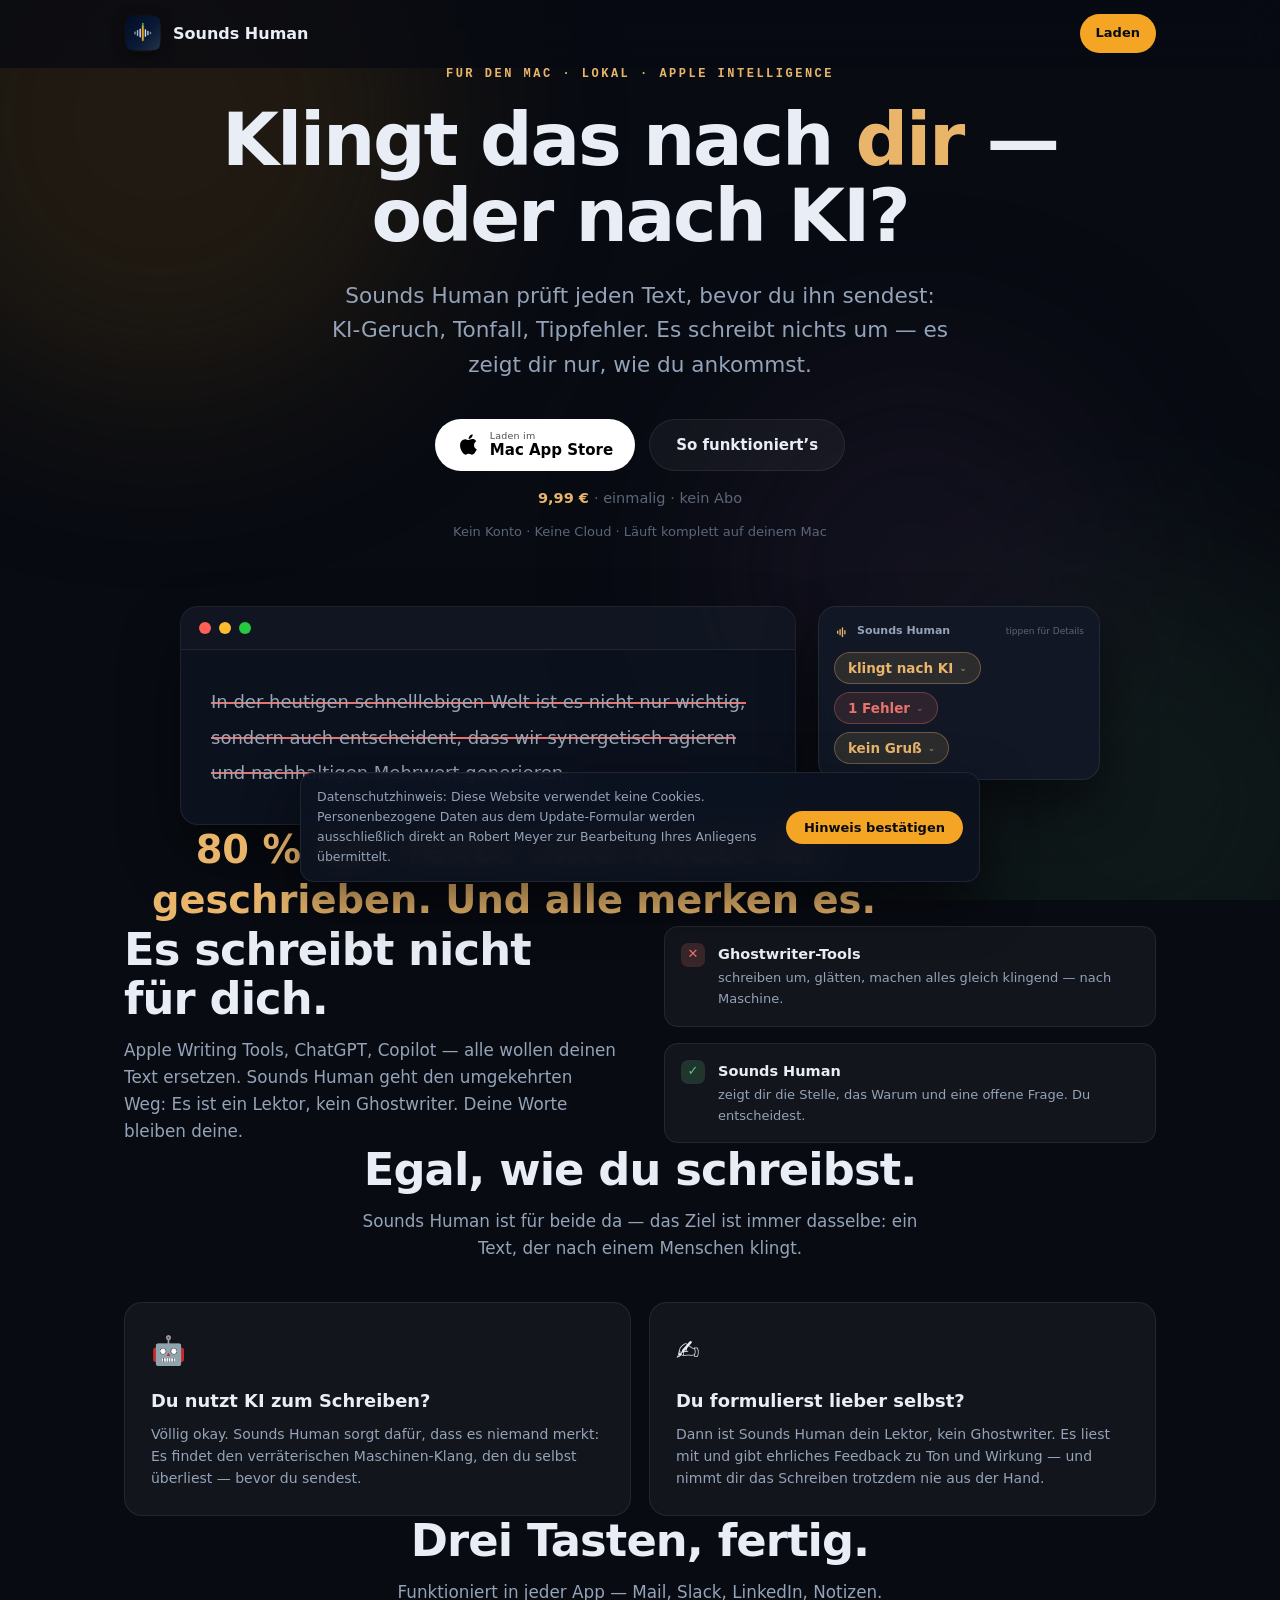
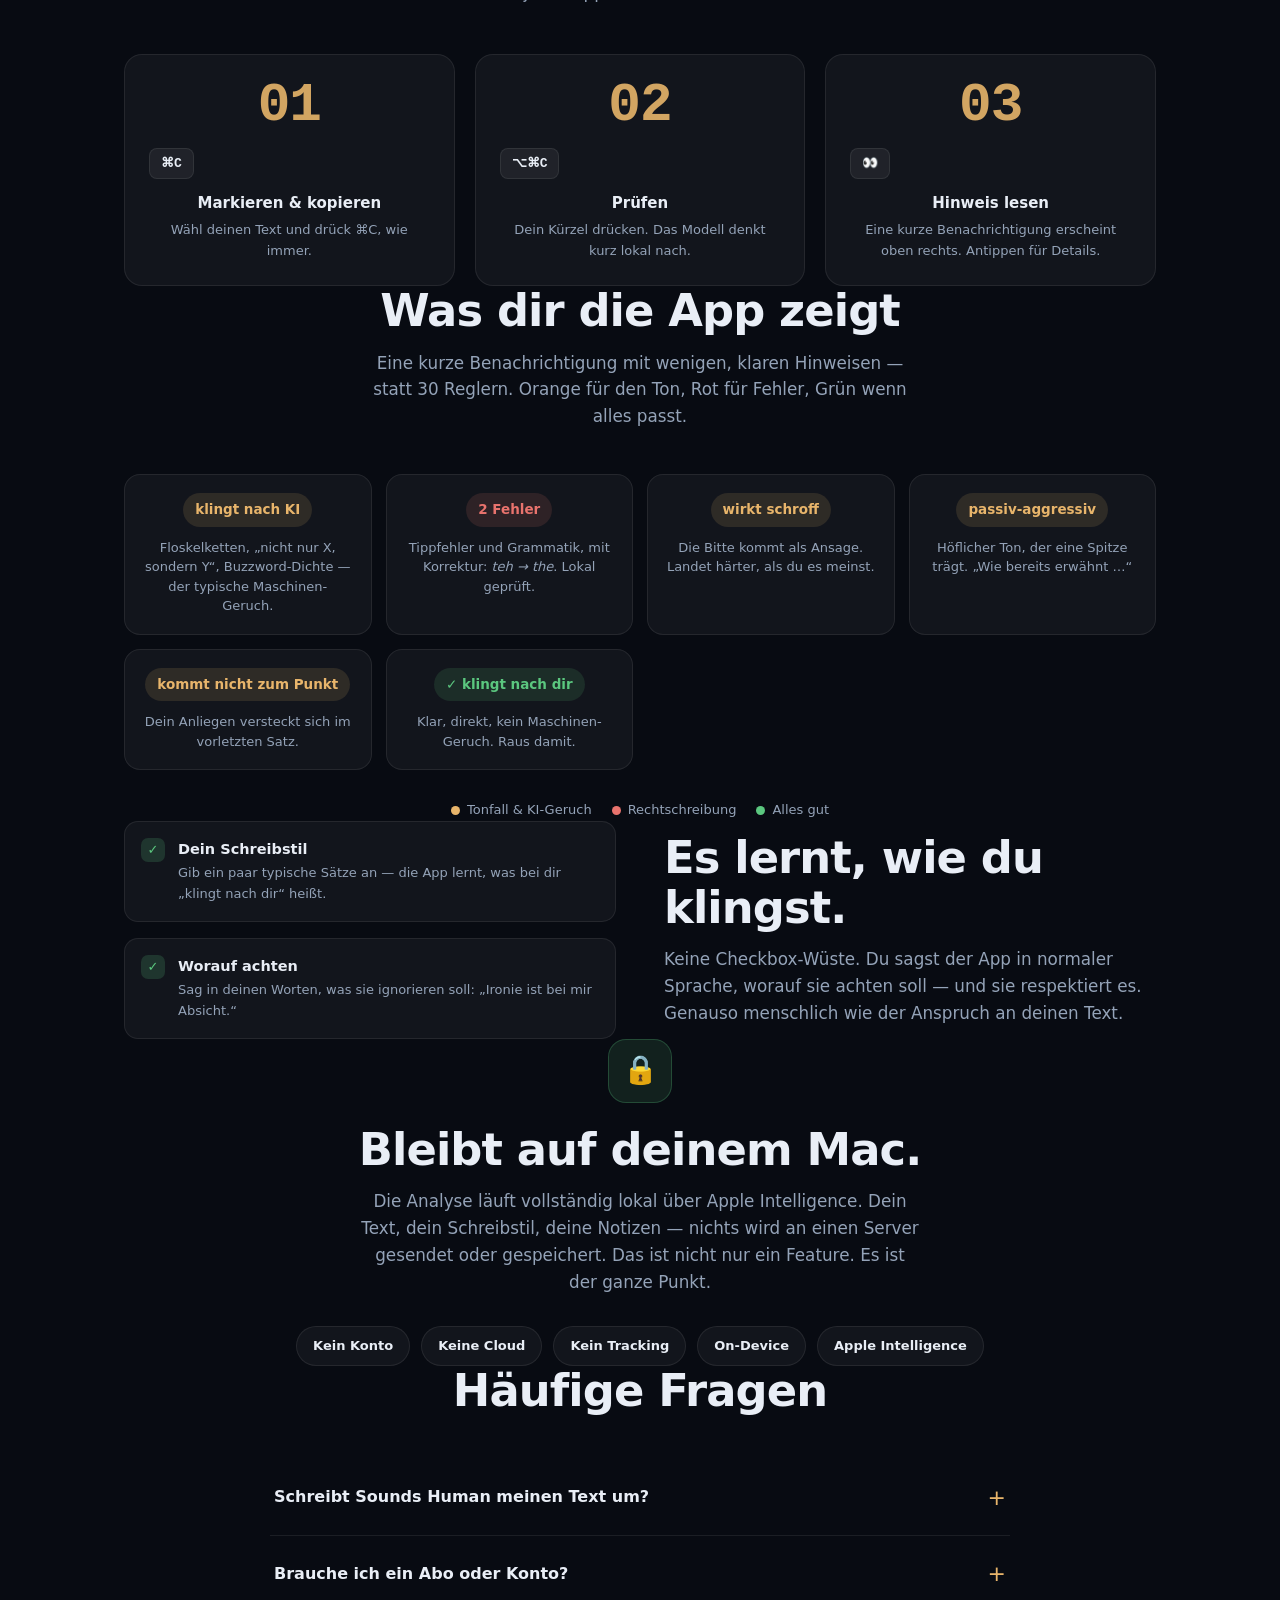
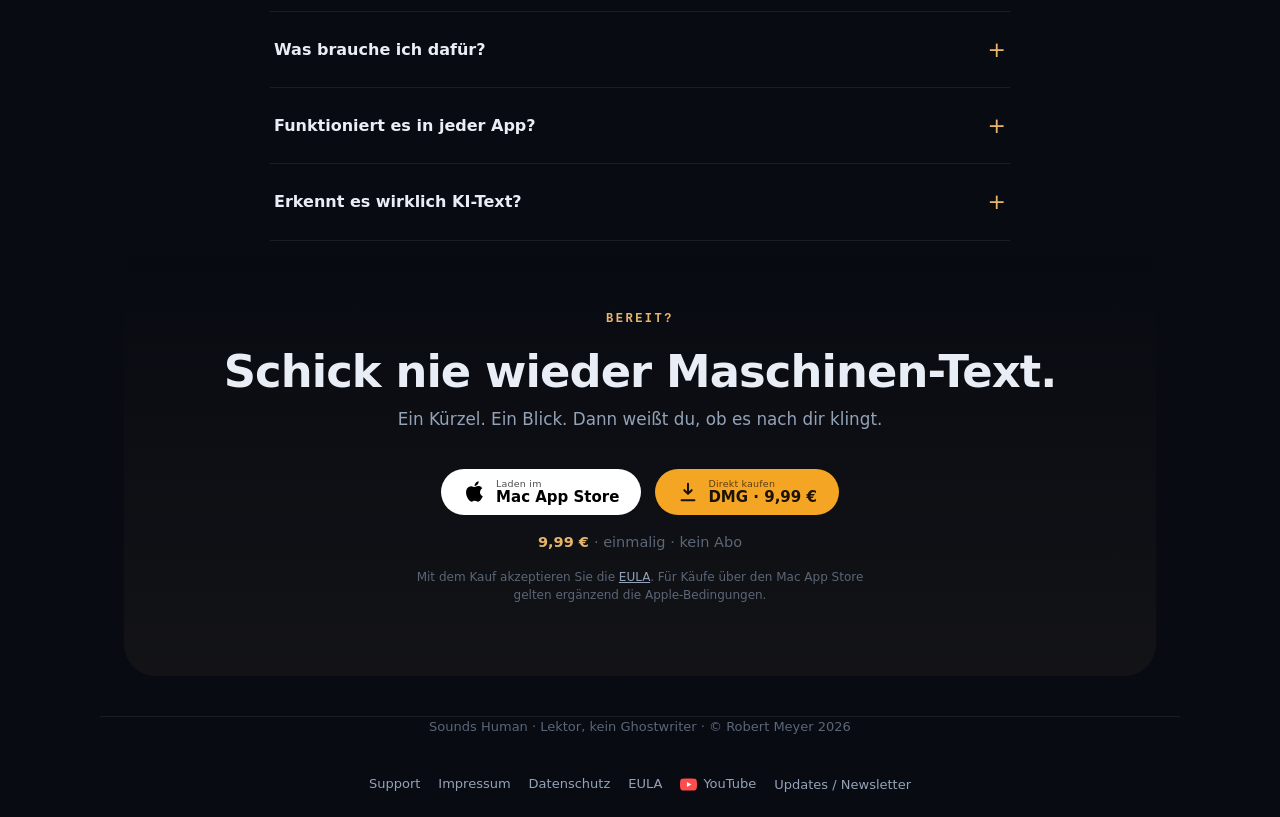
==== index.html @ 4ce5bb94 "Add files via upload update store link" ====
<!DOCTYPE html>
<html lang="de">
<head>
<meta charset="utf-8">
<meta name="viewport" content="width=device-width, initial-scale=1">
<title>Sounds Human – Klingt dein Text nach dir oder nach KI? | Mac-App</title>
<meta name="description" content="Prüfe deinen Text vor dem Senden auf KI-typischen Stil, Tonfall und Tippfehler. Sounds Human ist ein Lektor, kein Ghostwriter – es schreibt nie um. 100 % lokal auf dem Mac, kein Konto, kein Abo. 9,99 €.">
<meta name="keywords" content="KI-Text erkennen, klingt nach KI, Tonfall prüfen, Lektor Mac App, Text vor dem Senden prüfen, Apple Intelligence App, Rechtschreibprüfung Mac, ChatGPT Text menschlicher machen">
<meta name="author" content="Robert Meyer">
<meta name="robots" content="index,follow,max-image-preview:large">
<meta name="theme-color" content="#080b12">
<link rel="canonical" href="https://sounds-human.de/">
<meta property="og:type" content="website">
<meta property="og:site_name" content="Sounds Human">
<meta property="og:locale" content="de_DE">
<meta property="og:url" content="https://sounds-human.de/">
<meta property="og:title" content="Sounds Human – Klingt dein Text nach dir oder nach KI?">
<meta property="og:description" content="Prüfe deinen Text vor dem Senden auf KI-typischen Stil, Tonfall und Tippfehler. Lektor, kein Ghostwriter – schreibt nie um. 100 % lokal auf dem Mac.">
<meta property="og:image" content="https://sounds-human.de/og-image.png">
<meta name="twitter:card" content="summary_large_image">
<meta name="twitter:title" content="Sounds Human – Klingt dein Text nach dir oder nach KI?">
<meta name="twitter:description" content="Prüfe deinen Text vor dem Senden auf KI-typischen Stil, Tonfall und Tippfehler. Lektor statt Ghostwriter. 100 % lokal auf dem Mac.">
<meta name="twitter:image" content="https://sounds-human.de/og-image.png">
<script type="application/ld+json">
{
  "@context": "https://schema.org",
  "@type": "SoftwareApplication",
  "name": "Sounds Human",
  "operatingSystem": "macOS",
  "applicationCategory": "BusinessApplication",
  "description": "Sounds Human prüft deinen Text vor dem Senden auf KI-typischen Stil, Tonfall und Tippfehler. Es ist ein Lektor, kein Ghostwriter – es schreibt nie um. Die Analyse läuft vollständig lokal über Apple Intelligence.",
  "url": "https://sounds-human.de/",
  "offers": { "@type": "Offer", "price": "9.99", "priceCurrency": "EUR" },
  "author": { "@type": "Person", "name": "Robert Meyer" }
}
</script>
<script defer src="https://cv.rm-on.de/script.js" data-website-id="7956aeae-0eec-42c5-887c-97e8f1986d49"></script>
<style>
  :root{
    --bg:#080b12; --bg2:#0f172a; --panel:#121a2b;
    --amber:#e8b56b; --amber-deep:#f5a524; --green:#5bc77f; --red:#e8736d;
    --text:#e9eef6; --muted:#94a3b8; --faint:#5b6677;
    --line:rgba(255,255,255,.08);
    --glass:rgba(255,255,255,.045);
  }
  *{box-sizing:border-box;margin:0;padding:0}
  html{scroll-behavior:smooth}
  body{
    background:var(--bg); color:var(--text);
    font-family:-apple-system,BlinkMacSystemFont,"SF Pro Display","Inter",system-ui,sans-serif;
    line-height:1.6; -webkit-font-smoothing:antialiased; overflow-x:hidden;
  }
  .aurora{position:fixed;inset:0;z-index:0;pointer-events:none;overflow:hidden}
  .blob{position:absolute;border-radius:50%;filter:blur(90px);opacity:.5}
  .b1{width:560px;height:560px;background:#3a2a12;top:-160px;left:-120px}
  .b2{width:480px;height:480px;background:#1a2f24;bottom:-140px;right:-100px;opacity:.4}
  .b3{width:420px;height:420px;background:#2a1f3a;top:40%;left:55%;opacity:.3}
  .wrap{position:relative;z-index:1;max-width:1080px;margin:0 auto;padding:0 24px}

  nav{display:flex;align-items:center;justify-content:space-between;padding:22px 0}
  .brand{display:flex;align-items:center;gap:11px;font-weight:600;font-size:16px}
  .brand img{width:38px;height:38px;border-radius:10px;box-shadow:0 4px 14px rgba(0,0,0,.4)}
  .nav-cta{font-size:13px;font-weight:600;color:var(--bg);background:var(--amber-deep);
    padding:9px 16px;border-radius:999px;text-decoration:none;transition:transform .15s,filter .15s}
  .nav-cta:hover{transform:translateY(-1px);filter:brightness(1.05)}

  header{text-align:center;padding:64px 0 40px}
  .eyebrow{font:600 12px/1 ui-monospace,"SF Mono",monospace;letter-spacing:2.5px;
    color:var(--amber);text-transform:uppercase;margin-bottom:22px}
  h1{font-size:clamp(2.4rem,6vw,4.6rem);font-weight:800;letter-spacing:-.03em;line-height:1.04}
  h1 .amber{color:var(--amber)}
  .lead{font-size:clamp(1.05rem,2.2vw,1.35rem);color:var(--muted);max-width:620px;
    margin:24px auto 0;font-weight:450}
  .hero-cta{display:flex;gap:14px;justify-content:center;flex-wrap:wrap;margin-top:36px}
  .btn{font-size:15px;font-weight:600;padding:13px 26px;border-radius:999px;text-decoration:none;
    display:inline-flex;align-items:center;gap:9px;transition:transform .15s,filter .15s,background .15s}
  .btn-primary{background:var(--amber-deep);color:var(--bg)}
  .btn-primary:hover{transform:translateY(-2px);filter:brightness(1.06)}
  .btn-ghost{background:var(--glass);color:var(--text);border:1px solid var(--line)}
  .btn-ghost:hover{background:rgba(255,255,255,.08)}
  .btn-store{background:#fff;color:#000;padding:10px 22px;position:relative}
  .btn-store:hover{transform:translateY(-2px);filter:brightness(.96)}
  .btn-store svg{width:24px;height:24px}
  .st{display:flex;flex-direction:column;line-height:1.08;text-align:left}
  .st small{font-size:9.5px;font-weight:500;opacity:.7;letter-spacing:.2px}
  .st b{font-size:15px;font-weight:600}
  .btn-buy{background:var(--amber-deep);color:#1a1205;padding:10px 22px}
  .btn-buy:hover{transform:translateY(-2px);filter:brightness(1.06)}
  .btn-buy svg{width:22px;height:22px}
  .buy-note{margin:14px auto 0;max-width:460px;font-size:12px;color:var(--faint);line-height:1.5}
  .buy-note a{color:var(--muted);text-decoration:underline}
  .price{margin-top:16px;font-size:14.5px;font-weight:700;color:var(--amber)}
  .price span{color:var(--faint);font-weight:500}
  .hero-note{margin-top:12px;font-size:13px;color:var(--faint)}

  .demo{margin:64px auto 0;max-width:920px;position:relative;
    display:flex;gap:22px;align-items:flex-start;justify-content:center}
  .editor{flex:1 1 auto;min-width:0;background:rgba(13,19,32,.82);border:1px solid var(--line);
    border-radius:18px;overflow:hidden;box-shadow:0 30px 60px rgba(0,0,0,.45)}
  .editor-bar{display:flex;gap:8px;padding:15px 18px;border-bottom:1px solid var(--line);background:rgba(255,255,255,.02)}
  .editor-bar i{width:12px;height:12px;border-radius:50%;display:block}
  .editor-bar i:nth-child(1){background:#ff5f57}.editor-bar i:nth-child(2){background:#febc2e}.editor-bar i:nth-child(3){background:#28c840}
  .editor-body{padding:34px 30px;font-size:18px;line-height:1.95;color:#bcc6d4;text-align:left}
  .editor-body .strike{color:#9aa6b6;text-decoration:none;
    background-image:linear-gradient(var(--red),var(--red));background-position:0 56%;
    background-repeat:no-repeat;background-size:0% 2px;
    animation:strikeIn 1.1s 1.7s cubic-bezier(.2,.7,.2,1) forwards}
  @keyframes strikeIn{to{background-size:100% 2px}}

  .notif{flex:0 0 282px;text-align:left;
    background:rgba(18,24,38,.92);backdrop-filter:blur(24px);-webkit-backdrop-filter:blur(24px);
    border:1px solid var(--line);border-radius:18px;padding:15px;box-shadow:0 26px 50px rgba(0,0,0,.5);
    opacity:0;transform:translateX(42px);animation:cardIn .55s 1s cubic-bezier(.2,.75,.2,1) forwards}
  @keyframes cardIn{to{opacity:1;transform:translateX(0)}}
  .notif-head{display:flex;align-items:center;gap:8px;margin-bottom:12px}
  .notif-head svg{width:15px;height:15px}
  .notif-head .nm{font-size:11px;font-weight:600;color:var(--muted)}
  .notif-head .tap{margin-left:auto;font-size:9px;color:var(--faint)}
  .notif-pills{display:flex;flex-direction:column;gap:8px;align-items:flex-start}
  .pill{display:inline-flex;align-items:center;gap:6px;font-size:13.5px;font-weight:600;
    padding:7px 13px;border-radius:999px;cursor:pointer;border:1px solid;background:transparent;font-family:inherit;
    opacity:0;transform:translateX(18px);animation:slideIn .45s forwards;transition:filter .15s}
  .pill:hover{filter:brightness(1.15)}
  .pill .chev{font-size:9px;opacity:.6;transition:transform .2s}
  .pill.open .chev{transform:rotate(180deg)}
  .pill.amber{color:var(--amber);background:rgba(232,181,107,.13);border-color:rgba(232,181,107,.34)}
  .pill.red{color:var(--red);background:rgba(232,115,109,.13);border-color:rgba(232,115,109,.34)}
  .pill.green{color:var(--green);background:rgba(91,199,127,.13);border-color:rgba(91,199,127,.34)}
  .pill:nth-child(1){animation-delay:1.2s}
  .pill:nth-child(2){animation-delay:1.35s}
  .pill:nth-child(3){animation-delay:1.5s}
  .notif-detail{font-size:12px;color:var(--text);line-height:1.55;
    max-height:0;overflow:hidden;opacity:0;transition:max-height .3s,opacity .3s,margin-top .3s;margin-top:0}
  .notif-detail.show{max-height:170px;opacity:.88;margin-top:11px}
  @keyframes slideIn{to{opacity:1;transform:translateX(0)}}
  @media(max-width:760px){
    .demo{flex-direction:column;max-width:470px;align-items:stretch}
    .notif{flex:none;width:auto}
    .editor-body{font-size:16.5px;padding:28px 24px}
  }

  section{padding:80px 0;position:relative;z-index:1}
  .reveal{opacity:0;transform:translateY(26px);transition:opacity .7s,transform .7s}
  .reveal.in{opacity:1;transform:none}
  h2{font-size:clamp(1.8rem,4vw,2.8rem);font-weight:800;letter-spacing:-.02em;line-height:1.1}
  .sec-sub{color:var(--muted);font-size:1.05rem;max-width:560px;margin-top:14px}
  .center{text-align:center}.center .sec-sub{margin-left:auto;margin-right:auto}

  .problem{font-size:clamp(1.5rem,3.6vw,2.4rem);font-weight:700;line-height:1.3;max-width:780px}
  .problem .hl{color:var(--amber)}
  .problem .strike{color:var(--faint);text-decoration:none;
    background-image:linear-gradient(var(--red),var(--red));
    background-position:0 56%;background-repeat:no-repeat;background-size:0% 2px;
    transition:background-size 1.1s cubic-bezier(.2,.7,.2,1) .35s}
  .problem.in .strike{background-size:100% 2px;animation:detectPulse 2.4s 1.5s ease-in-out infinite}
  @keyframes detectPulse{0%,100%{opacity:.5}50%{opacity:.82}}

  .split{display:grid;grid-template-columns:1fr 1fr;gap:48px;align-items:center}
  .vs{display:flex;flex-direction:column;gap:16px}
  .vs-row{display:flex;align-items:flex-start;gap:13px;padding:16px;border-radius:14px;
    background:var(--glass);border:1px solid var(--line)}
  .vs-row .ic{flex:0 0 auto;width:24px;height:24px;border-radius:7px;display:grid;place-items:center;font-size:13px;font-weight:800}
  .vs-row.no .ic{background:rgba(232,115,109,.18);color:var(--red)}
  .vs-row.yes .ic{background:rgba(91,199,127,.18);color:var(--green)}
  .vs-row b{font-size:14.5px;display:block}
  .vs-row p{font-size:13px;color:var(--muted);margin-top:2px}

  .steps{display:grid;grid-template-columns:repeat(3,1fr);gap:20px;margin-top:48px}
  .step{background:var(--glass);border:1px solid var(--line);border-radius:18px;padding:24px}
  .step .n{font:800 clamp(2.6rem,5vw,3.4rem)/1 ui-monospace,monospace;color:var(--amber);letter-spacing:-1px;display:block;opacity:.9}
  .step .keys{margin:14px 0 12px;display:flex;gap:6px;flex-wrap:wrap}
  .key{font:700 13px/1 ui-monospace,monospace;background:rgba(255,255,255,.06);
    border:1px solid var(--line);border-radius:8px;padding:8px 11px}
  .step h3{font-size:15px;font-weight:700}
  .step p{font-size:13px;color:var(--muted);margin-top:5px}

  .gallery{display:grid;grid-template-columns:repeat(auto-fill,minmax(230px,1fr));gap:14px;margin-top:44px}
  .gcard{background:var(--glass);border:1px solid var(--line);border-radius:16px;padding:18px;
    transition:transform .2s,border-color .2s}
  .gcard:hover{transform:translateY(-3px)}
  .gpill{display:inline-flex;align-items:center;gap:6px;font-size:13.5px;font-weight:600;
    padding:6px 12px;border-radius:999px;margin-bottom:11px}
  .gcard p{font-size:13px;color:var(--muted);line-height:1.5}
  .legend{display:flex;gap:20px;flex-wrap:wrap;justify-content:center;margin-top:30px;font-size:13px;color:var(--muted)}
  .legend span{display:inline-flex;align-items:center;gap:7px}
  .dot{width:9px;height:9px;border-radius:50%}

  .privacy{text-align:center}
  .lock{width:64px;height:64px;border-radius:18px;display:grid;place-items:center;margin:0 auto 22px;
    background:rgba(91,199,127,.12);border:1px solid rgba(91,199,127,.25);font-size:28px}
  .badges{display:flex;gap:11px;flex-wrap:wrap;justify-content:center;margin-top:30px}
  .badge{font-size:13px;font-weight:600;padding:9px 16px;border-radius:999px;
    background:var(--glass);border:1px solid var(--line)}

  .faq{max-width:740px;margin:44px auto 0}
  details{border-bottom:1px solid var(--line);padding:20px 4px}
  summary{font-size:16px;font-weight:600;cursor:pointer;list-style:none;display:flex;justify-content:space-between;align-items:center}
  summary::-webkit-details-marker{display:none}
  summary::after{content:"+";color:var(--amber);font-weight:400;font-size:22px;transition:transform .2s}
  details[open] summary::after{transform:rotate(45deg)}
  details p{color:var(--muted);font-size:14.5px;margin-top:12px}

  .final{text-align:center;background:linear-gradient(180deg,transparent,rgba(232,181,107,.05));border-radius:32px;padding:72px 24px;margin-bottom:40px}
  footer{border-top:1px solid var(--line);padding:34px 0;text-align:center;color:var(--faint);font-size:13px}
  footer a{color:var(--muted);text-decoration:none}

  .modal{position:fixed;inset:0;z-index:100;background:rgba(4,7,12,.7);
    backdrop-filter:blur(8px);-webkit-backdrop-filter:blur(8px);
    display:flex;align-items:center;justify-content:center;padding:24px;
    opacity:0;visibility:hidden;transition:opacity .25s,visibility .25s}
  .modal.open{opacity:1;visibility:visible}
  .modal-box{position:relative;width:100%;max-width:760px;height:80vh;
    background:#0a0e17;border:1px solid var(--line);border-radius:20px;overflow:hidden;
    box-shadow:0 40px 80px rgba(0,0,0,.6);transform:translateY(14px);transition:transform .25s}
  .modal.open .modal-box{transform:none}
  .modal-box iframe{width:100%;height:100%;border:0;background:#0a0e17}
  .modal-close{position:absolute;top:14px;right:14px;z-index:2;width:34px;height:34px;
    border:1px solid var(--line);border-radius:50%;background:rgba(20,26,38,.85);
    color:var(--text);font-size:16px;cursor:pointer;display:grid;place-items:center;
    transition:background .15s}
  .modal-close:hover{background:rgba(255,255,255,.1)}

  .foot-nav{display:flex;gap:18px;flex-wrap:wrap;justify-content:center;align-items:center;margin-top:14px}
  .foot-nav a,.foot-btn{color:var(--muted);text-decoration:none;font-size:13px;
    background:none;border:0;cursor:pointer;font-family:inherit;padding:0;transition:color .15s}
  .foot-nav a:hover,.foot-btn:hover{color:var(--amber)}
  .foot-nav .yt{display:inline-flex;align-items:center;gap:6px}
  .foot-nav .yt svg{width:17px;height:17px}

  .updates-box{position:relative;width:100%;max-width:440px;background:#0d1320;
    border:1px solid var(--line);border-radius:20px;padding:28px 26px 26px;
    box-shadow:0 40px 80px rgba(0,0,0,.6);transform:translateY(14px);transition:transform .25s;text-align:left}
  .modal.open .updates-box{transform:none}
  .updates-box h3{font-size:1.15rem;font-weight:800;margin-bottom:6px}
  .updates-box .u-intro{font-size:13px;color:var(--muted);margin-bottom:18px}
  .updates-box label{display:block;font-size:12px;font-weight:600;color:var(--muted);margin-bottom:6px}
  .updates-box input{width:100%;background:rgba(255,255,255,.04);border:1px solid var(--line);
    border-radius:10px;padding:11px 13px;color:var(--text);font-size:14px;margin-bottom:14px;font-family:inherit}
  .updates-box input:focus{outline:none;border-color:var(--amber)}
  .updates-box .btn{width:100%;justify-content:center;cursor:pointer;border:0;font-family:inherit}
  .ustatus{font-size:13px;margin-top:12px;min-height:18px;color:var(--muted)}
  .ustatus.ok{color:var(--green)}.ustatus.err{color:var(--red)}

  .cookie{position:fixed;left:50%;bottom:18px;transform:translateX(-50%);z-index:120;
    max-width:680px;width:calc(100% - 32px);
    background:rgba(13,19,32,.92);backdrop-filter:blur(16px);-webkit-backdrop-filter:blur(16px);
    border:1px solid var(--line);border-radius:14px;padding:14px 16px;
    display:flex;align-items:center;gap:14px;box-shadow:0 20px 50px rgba(0,0,0,.5);
    transition:opacity .3s,transform .3s}
  .cookie.hide{opacity:0;transform:translateX(-50%) translateY(14px);pointer-events:none}
  .cookie p{font-size:12.5px;color:var(--muted);margin:0;flex:1}
  .cookie button{flex:0 0 auto;background:var(--amber-deep);color:var(--bg);border:0;
    border-radius:999px;padding:9px 18px;font-size:13px;font-weight:600;cursor:pointer;font-family:inherit}

  .navbar{position:sticky;top:0;z-index:90;background:rgba(8,11,18,.72);
    backdrop-filter:blur(16px);-webkit-backdrop-filter:blur(16px);
    border-bottom:1px solid transparent;transition:border-color .3s,background .3s}
  .navbar.scrolled{border-bottom-color:var(--line);background:rgba(8,11,18,.86)}
  .navbar nav{padding:14px 0}

  .totop{position:fixed;right:22px;bottom:22px;z-index:95;width:44px;height:44px;border-radius:50%;
    background:rgba(20,26,38,.85);backdrop-filter:blur(10px);-webkit-backdrop-filter:blur(10px);
    border:1px solid var(--line);color:var(--amber);font-size:19px;cursor:pointer;
    display:grid;place-items:center;opacity:0;visibility:hidden;transform:translateY(12px);
    transition:opacity .3s,transform .3s,visibility .3s,background .15s}
  .totop.show{opacity:1;visibility:visible;transform:none}
  .totop:hover{background:rgba(255,255,255,.1)}

  .audience{display:grid;grid-template-columns:1fr 1fr;gap:18px;margin-top:40px;text-align:left}
  .aud-card{background:var(--glass);border:1px solid var(--line);border-radius:18px;padding:26px;
    transition:transform .2s,border-color .2s}
  .aud-card:hover{transform:translateY(-3px);border-color:rgba(232,181,107,.3)}
  .aud-ic{font-size:28px;margin-bottom:14px}
  .aud-card h3{font-size:1.12rem;font-weight:700;margin-bottom:8px}
  .aud-card p{font-size:14px;color:var(--muted);line-height:1.55}

  @media(max-width:720px){
    .split,.steps,.audience{grid-template-columns:1fr}
    section{padding:60px 0}
    .modal-box{height:88vh}
  }
  @media(max-width:560px){.cookie{flex-direction:column;align-items:stretch;text-align:center}}
</style>
</head>
<body>

<div class="aurora"><div class="blob b1"></div><div class="blob b2"></div><div class="blob b3"></div></div>

<div class="navbar" id="navbar">
  <div class="wrap">
    <nav>
      <div class="brand">
        <img src="icon.png" alt="Sounds Human App-Icon" width="38" height="38">
        Sounds Human
      </div>
      <a class="nav-cta" href="#download">Laden</a>
    </nav>
  </div>
</div>

<header class="wrap">
  <div class="eyebrow">Für den Mac · Lokal · Apple Intelligence</div>
  <h1>Klingt das nach <span class="amber">dir</span> —<br>oder nach KI?</h1>
  <p class="lead">Sounds Human prüft jeden Text, bevor du ihn sendest: KI-Geruch, Tonfall, Tippfehler. Es schreibt nichts um — es zeigt dir nur, wie du ankommst.</p>
  <div class="hero-cta">
    <a class="btn btn-store" href="https://apps.apple.com/de/app/sounds-human/id6780192429?mt=12" target="_blank" rel="noopener" aria-label="Im Mac App Store laden">
      <svg viewBox="0 0 24 24" fill="currentColor" aria-hidden="true"><path d="M17.05 12.04c-.03-2.6 2.13-3.85 2.22-3.91-1.21-1.77-3.09-2.01-3.76-2.04-1.6-.16-3.12.94-3.93.94-.81 0-2.06-.92-3.39-.89-1.74.03-3.35 1.01-4.25 2.57-1.81 3.14-.46 7.79 1.3 10.34.86 1.25 1.88 2.65 3.22 2.6 1.29-.05 1.78-.83 3.34-.83 1.56 0 2 .83 3.37.81 1.39-.03 2.27-1.27 3.12-2.53.98-1.45 1.39-2.85 1.41-2.92-.03-.01-2.7-1.04-2.73-4.13zM14.6 4.59c.71-.86 1.19-2.06 1.06-3.25-1.02.04-2.26.68-3 1.54-.66.76-1.24 1.98-1.08 3.15 1.14.09 2.3-.58 3.02-1.44z"/></svg>
      <span class="st"><small>Laden im</small><b>Mac App Store</b></span>
    </a>
    <a class="btn btn-ghost" href="#how">So funktioniert’s</a>
  </div>
  <div class="price">9,99 € <span>· einmalig · kein Abo</span></div>
  <div class="hero-note">Kein Konto · Keine Cloud · Läuft komplett auf deinem Mac</div>

  <div class="demo">
    <div class="editor" aria-hidden="true">
      <div class="editor-bar"><i></i><i></i><i></i></div>
      <div class="editor-body">
        <span class="strike">In der heutigen schnelllebigen Welt ist es nicht nur wichtig, sondern auch entscheident, dass wir synergetisch agieren und nachhaltigen Mehrwert generieren.</span>
      </div>
    </div>
    <div class="notif">
      <div class="notif-head">
        <svg viewBox="0 0 100 100" fill="#e8b56b" aria-hidden="true"><rect x="20" y="44" width="9" height="22" rx="4.5"/><rect x="36" y="34" width="9" height="42" rx="4.5"/><rect x="52" y="22" width="9" height="66" rx="4.5"/><rect x="68" y="40" width="9" height="30" rx="4.5"/></svg>
        <span class="nm">Sounds Human</span>
        <span class="tap">tippen für Details</span>
      </div>
      <div class="notif-pills">
        <button class="pill amber" type="button" data-d="Floskeln stapeln sich: „in der heutigen schnelllebigen Welt“, „nicht nur X, sondern Y“, „Mehrwert generieren“. Lies es laut — würdest du im Gespräch so reden?">klingt nach KI <span class="chev">⌄</span></button>
        <button class="pill red" type="button" data-d="entscheident → entscheidend. Lokal von der Rechtschreibprüfung gefunden.">1 Fehler <span class="chev">⌄</span></button>
        <button class="pill amber" type="button" data-d="Startet direkt mit der Aussage, keine Anrede. In einer Mail wirkt das schnell kalt. Absicht?">kein Gruß <span class="chev">⌄</span></button>
      </div>
      <p class="notif-detail" id="notifD"></p>
    </div>
  </div>
</header>

<section class="wrap center">
  <p class="problem reveal"><span class="hl">80 % der Texte sind heute KI-geschrieben. Und alle merken es.</span></p>
</section>

<section class="wrap">
  <div class="split">
    <div class="reveal">
      <h2>Es schreibt nicht für dich.</h2>
      <p class="sec-sub">Apple Writing Tools, ChatGPT, Copilot — alle wollen deinen Text ersetzen. Sounds Human geht den umgekehrten Weg: Es ist ein Lektor, kein Ghostwriter. Deine Worte bleiben deine.</p>
    </div>
    <div class="vs reveal">
      <div class="vs-row no"><div class="ic">✕</div><div><b>Ghostwriter-Tools</b><p>schreiben um, glätten, machen alles gleich klingend — nach Maschine.</p></div></div>
      <div class="vs-row yes"><div class="ic">✓</div><div><b>Sounds Human</b><p>zeigt dir die Stelle, das Warum und eine offene Frage. Du entscheidest.</p></div></div>
    </div>
  </div>
</section>

<section class="wrap center">
  <h2 class="reveal">Egal, wie du schreibst.</h2>
  <p class="sec-sub reveal">Sounds Human ist für beide da — das Ziel ist immer dasselbe: ein Text, der nach einem Menschen klingt.</p>
  <div class="audience">
    <div class="aud-card reveal">
      <div class="aud-ic">🤖</div>
      <h3>Du nutzt KI zum Schreiben?</h3>
      <p>Völlig okay. Sounds Human sorgt dafür, dass es niemand merkt: Es findet den verräterischen Maschinen-Klang, den du selbst überliest — bevor du sendest.</p>
    </div>
    <div class="aud-card reveal">
      <div class="aud-ic">✍️</div>
      <h3>Du formulierst lieber selbst?</h3>
      <p>Dann ist Sounds Human dein Lektor, kein Ghostwriter. Es liest mit und gibt ehrliches Feedback zu Ton und Wirkung — und nimmt dir das Schreiben trotzdem nie aus der Hand.</p>
    </div>
  </div>
</section>

<section class="wrap center" id="how">
  <h2 class="reveal">Drei Tasten, fertig.</h2>
  <p class="sec-sub reveal">Funktioniert in jeder App — Mail, Slack, LinkedIn, Notizen.</p>
  <div class="steps">
    <div class="step reveal"><div class="n">01</div><div class="keys"><span class="key">⌘C</span></div><h3>Markieren & kopieren</h3><p>Wähl deinen Text und drück ⌘C, wie immer.</p></div>
    <div class="step reveal"><div class="n">02</div><div class="keys"><span class="key">⌥⌘C</span></div><h3>Prüfen</h3><p>Dein Kürzel drücken. Das Modell denkt kurz lokal nach.</p></div>
    <div class="step reveal"><div class="n">03</div><div class="keys"><span class="key">👀</span></div><h3>Hinweis lesen</h3><p>Eine kurze Benachrichtigung erscheint oben rechts. Antippen für Details.</p></div>
  </div>
</section>

<section class="wrap center">
  <h2 class="reveal">Was dir die App zeigt</h2>
  <p class="sec-sub reveal">Eine kurze Benachrichtigung mit wenigen, klaren Hinweisen — statt 30 Reglern. Orange für den Ton, Rot für Fehler, Grün wenn alles passt.</p>
  <div class="gallery">
    <div class="gcard reveal"><span class="gpill" style="color:var(--amber);background:rgba(232,181,107,.13)">klingt nach KI</span><p>Floskelketten, „nicht nur X, sondern Y“, Buzzword-Dichte — der typische Maschinen-Geruch.</p></div>
    <div class="gcard reveal"><span class="gpill" style="color:var(--red);background:rgba(232,115,109,.13)">2 Fehler</span><p>Tippfehler und Grammatik, mit Korrektur: <em>teh → the</em>. Lokal geprüft.</p></div>
    <div class="gcard reveal"><span class="gpill" style="color:var(--amber);background:rgba(232,181,107,.13)">wirkt schroff</span><p>Die Bitte kommt als Ansage. Landet härter, als du es meinst.</p></div>
    <div class="gcard reveal"><span class="gpill" style="color:var(--amber);background:rgba(232,181,107,.13)">passiv-aggressiv</span><p>Höflicher Ton, der eine Spitze trägt. „Wie bereits erwähnt …“</p></div>
    <div class="gcard reveal"><span class="gpill" style="color:var(--amber);background:rgba(232,181,107,.13)">kommt nicht zum Punkt</span><p>Dein Anliegen versteckt sich im vorletzten Satz.</p></div>
    <div class="gcard reveal"><span class="gpill" style="color:var(--green);background:rgba(91,199,127,.13)">✓ klingt nach dir</span><p>Klar, direkt, kein Maschinen-Geruch. Raus damit.</p></div>
  </div>
  <div class="legend reveal">
    <span><span class="dot" style="background:var(--amber)"></span> Tonfall & KI-Geruch</span>
    <span><span class="dot" style="background:var(--red)"></span> Rechtschreibung</span>
    <span><span class="dot" style="background:var(--green)"></span> Alles gut</span>
  </div>
</section>

<section class="wrap">
  <div class="split">
    <div class="vs reveal">
      <div class="vs-row yes"><div class="ic">✓</div><div><b>Dein Schreibstil</b><p>Gib ein paar typische Sätze an — die App lernt, was bei dir „klingt nach dir“ heißt.</p></div></div>
      <div class="vs-row yes"><div class="ic">✓</div><div><b>Worauf achten</b><p>Sag in deinen Worten, was sie ignorieren soll: „Ironie ist bei mir Absicht.“</p></div></div>
    </div>
    <div class="reveal">
      <h2>Es lernt, wie du klingst.</h2>
      <p class="sec-sub">Keine Checkbox-Wüste. Du sagst der App in normaler Sprache, worauf sie achten soll — und sie respektiert es. Genauso menschlich wie der Anspruch an deinen Text.</p>
    </div>
  </div>
</section>

<section class="wrap privacy">
  <div class="lock reveal" style="opacity:1;transform:none">🔒</div>
  <h2 class="reveal">Bleibt auf deinem Mac.</h2>
  <p class="sec-sub reveal" style="margin:14px auto 0">Die Analyse läuft vollständig lokal über Apple Intelligence. Dein Text, dein Schreibstil, deine Notizen — nichts wird an einen Server gesendet oder gespeichert. Das ist nicht nur ein Feature. Es ist der ganze Punkt.</p>
  <div class="badges reveal">
    <span class="badge">Kein Konto</span>
    <span class="badge">Keine Cloud</span>
    <span class="badge">Kein Tracking</span>
    <span class="badge">On-Device</span>
    <span class="badge">Apple Intelligence</span>
  </div>
</section>

<section class="wrap">
  <h2 class="center reveal">Häufige Fragen</h2>
  <div class="faq">
    <details class="reveal"><summary>Schreibt Sounds Human meinen Text um?</summary><p>Nein — bewusst nicht. Es zeigt dir die Stelle, die Wirkung und eine offene Frage. Die Formulierung bleibt immer deine. Genau das unterscheidet es von Writing Tools und ChatGPT.</p></details>
    <details class="reveal"><summary>Brauche ich ein Abo oder Konto?</summary><p>Nein. Einmal laden, fertig. Kein Konto, kein Login, keine Cloud. Alles läuft auf deinem Mac.</p></details>
    <details class="reveal"><summary>Was brauche ich dafür?</summary><p>Einen Mac mit Apple Intelligence (Apple Silicon, M-Serie) und aktiviertem Apple Intelligence. Die Rechtschreibprüfung funktioniert auch ohne.</p></details>
    <details class="reveal"><summary>Funktioniert es in jeder App?</summary><p>Ja. Du markierst Text, drückst ⌘C und dann dein Kürzel — egal ob Mail, Slack, LinkedIn, Notizen oder ein Editor.</p></details>
    <details class="reveal"><summary>Erkennt es wirklich KI-Text?</summary><p>Es erkennt die verräterischen Muster, die Leser als „KI-Geruch“ wahrnehmen — Floskeln, „nicht nur X, sondern Y“, Buzzword-Dichte. Keine forensische Detektion, sondern ein ehrlicher Spiegel.</p></details>
  </div>
</section>

<section class="wrap" id="download">
  <div class="final reveal">
    <div class="eyebrow">Bereit?</div>
    <h2 style="margin-bottom:10px">Schick nie wieder Maschinen-Text.</h2>
    <p class="sec-sub" style="margin:0 auto 24px">Ein Kürzel. Ein Blick. Dann weißt du, ob es nach dir klingt.</p>
    <div class="hero-cta">
      <a class="btn btn-store" href="https://apps.apple.com/de/app/sounds-human/id6780192429?mt=12" target="_blank" rel="noopener" aria-label="Im Mac App Store laden">
        <svg viewBox="0 0 24 24" fill="currentColor" aria-hidden="true"><path d="M17.05 12.04c-.03-2.6 2.13-3.85 2.22-3.91-1.21-1.77-3.09-2.01-3.76-2.04-1.6-.16-3.12.94-3.93.94-.81 0-2.06-.92-3.39-.89-1.74.03-3.35 1.01-4.25 2.57-1.81 3.14-.46 7.79 1.3 10.34.86 1.25 1.88 2.65 3.22 2.6 1.29-.05 1.78-.83 3.34-.83 1.56 0 2 .83 3.37.81 1.39-.03 2.27-1.27 3.12-2.53.98-1.45 1.39-2.85 1.41-2.92-.03-.01-2.7-1.04-2.73-4.13zM14.6 4.59c.71-.86 1.19-2.06 1.06-3.25-1.02.04-2.26.68-3 1.54-.66.76-1.24 1.98-1.08 3.15 1.14.09 2.3-.58 3.02-1.44z"/></svg>
        <span class="st"><small>Laden im</small><b>Mac App Store</b></span>
      </a>
      <a class="btn btn-buy lemonsqueezy-button" href="https://ki-fachbuecher.lemonsqueezy.com/checkout/buy/9379be40-5fe1-4a1a-8d73-07925ee81585?embed=1" aria-label="Sounds Human direkt kaufen">
        <svg viewBox="0 0 24 24" fill="none" stroke="currentColor" stroke-width="2.2" stroke-linecap="round" stroke-linejoin="round" aria-hidden="true"><path d="M12 3v11m0 0l-4-4m4 4l4-4M5 21h14"/></svg>
        <span class="st"><small>Direkt kaufen</small><b>DMG · 9,99 €</b></span>
      </a>
    </div>
    <div class="price" style="margin-top:16px">9,99 € <span>· einmalig · kein Abo</span></div>
    <p class="buy-note">Mit dem Kauf akzeptieren Sie die <a href="#" onclick="openModal('eula.html');return false">EULA</a>. Für Käufe über den Mac App Store gelten ergänzend die Apple-Bedingungen.</p>
  </div>
</section>

<footer class="wrap">
  Sounds Human · Lektor, kein Ghostwriter · © Robert Meyer 2026
  <nav class="foot-nav">
    <a href="#" onclick="openModal('support.html');return false">Support</a>
    <a href="#" onclick="openModal('impressum.html');return false">Impressum</a>
    <a href="#" onclick="openModal('datenschutz.html');return false">Datenschutz</a>
    <a href="#" onclick="openModal('eula.html');return false">EULA</a>
    <a class="yt" href="https://youtube.com/@rmkipraxis?si=h2qNroeG7EqviRwE" target="_blank" rel="noopener noreferrer" aria-label="YouTube-Kanal">
      <svg viewBox="0 0 24 24" aria-hidden="true"><path fill="#ff4d4d" d="M23.5 6.2a3.04 3.04 0 0 0-2.14-2.16C19.47 3.5 12 3.5 12 3.5s-7.47 0-9.36.54A3.04 3.04 0 0 0 .5 6.2 31.3 31.3 0 0 0 0 12a31.3 31.3 0 0 0 .5 5.8 3.04 3.04 0 0 0 2.14 2.16c1.89.54 9.36.54 9.36.54s7.47 0 9.36-.54a3.04 3.04 0 0 0 2.14-2.16A31.3 31.3 0 0 0 24 12a31.3 31.3 0 0 0-.5-5.8Z"></path><path fill="#fff" d="m9.75 15.5 6.25-3.5-6.25-3.5v7Z"></path></svg>
      YouTube</a>
    <button class="foot-btn" type="button" onclick="openUpdates()">Updates / Newsletter</button>
  </nav>
</footer>

<div class="modal" id="modal" onclick="if(event.target===this)closeModal()">
  <div class="modal-box">
    <button class="modal-close" onclick="closeModal()" aria-label="Schließen">✕</button>
    <iframe id="modalFrame" title="Rechtliche Hinweise" src=""></iframe>
  </div>
</div>

<div class="modal" id="updatesModal" onclick="if(event.target===this)closeUpdates()">
  <div class="updates-box">
    <button class="modal-close" onclick="closeUpdates()" aria-label="Schließen">✕</button>
    <h3>Updates / Newsletter</h3>
    <p class="u-intro">Produkt-Updates ohne Umweg. Wenn es neue Versionen oder den Start im App Store gibt, informieren wir per E-Mail. Kein Massenmarketing, nur produktbezogene Updates.</p>
    <form id="updatesForm" novalidate>
      <label for="uName">Name (optional)</label>
      <input id="uName" name="name" type="text" autocomplete="name">
      <label for="uEmail">E-Mail</label>
      <input id="uEmail" name="email" type="email" autocomplete="email" required>
      <button class="btn btn-primary" type="submit" id="uSubmit">Updates anfordern</button>
      <div class="ustatus" id="uStatus" aria-live="polite"></div>
    </form>
  </div>
</div>

<div class="cookie" id="cookie" role="region" aria-label="Cookie-Hinweis">
  <p>Datenschutzhinweis: Diese Website verwendet keine Cookies. Personenbezogene Daten aus dem Update-Formular werden ausschließlich direkt an Robert Meyer zur Bearbeitung Ihres Anliegens übermittelt.</p>
  <button type="button" id="cookieOk">Hinweis bestätigen</button>
</div>

<button class="totop" id="totop" type="button" aria-label="Nach oben scrollen">↑</button>

<script>
  (function(){
    const c=document.getElementById('cookie'),ok=document.getElementById('cookieOk'),key='sounds-human-cookie-hinweis';
    if(localStorage.getItem(key))c.classList.add('hide');
    ok.addEventListener('click',()=>{try{localStorage.setItem(key,'1')}catch(_){}c.classList.add('hide')});
  })();

  const io=new IntersectionObserver((es)=>{
    es.forEach(e=>{if(e.isIntersecting){e.target.classList.add('in');io.unobserve(e.target)}})
  },{threshold:.14});
  document.querySelectorAll('.reveal').forEach(el=>io.observe(el));

  const modal=document.getElementById('modal'),frame=document.getElementById('modalFrame');
  function openModal(src){frame.src=src;modal.classList.add('open');document.body.style.overflow='hidden'}
  function closeModal(){modal.classList.remove('open');document.body.style.overflow='';setTimeout(()=>{frame.src=''},250)}

  const WEBHOOK='https://n8n.top-beraternetzwerk.de/webhook/termine';
  const um=document.getElementById('updatesModal');
  function openUpdates(){um.classList.add('open');document.body.style.overflow='hidden'}
  function closeUpdates(){um.classList.remove('open');document.body.style.overflow=''}

  document.getElementById('updatesForm').addEventListener('submit',async(e)=>{
    e.preventDefault();
    const name=document.getElementById('uName').value.trim();
    const email=document.getElementById('uEmail').value.trim();
    const status=document.getElementById('uStatus');
    const submit=document.getElementById('uSubmit');
    const input=document.getElementById('uEmail');
    if(!email||!input.checkValidity()){status.textContent='Bitte geben Sie eine gültige E-Mail-Adresse ein.';status.className='ustatus err';input.focus();return}
    submit.disabled=true;status.textContent='Wird übermittelt …';status.className='ustatus';
    const eff=name||email;
    try{
      const r=await fetch(WEBHOOK,{method:'POST',headers:{'Content-Type':'application/json'},body:JSON.stringify({
        name:eff,email,
        message:'Sounds Human Updates / Newsletter\nName: '+eff+'\nE-Mail: '+email+'\nQuelle: Sounds Human Landingpage\nSeite: '+location.href,
        source:'sounds-human-landingpage-updates',
        page:location.href,
        interest:'Sounds Human Updates / Newsletter'
      })});
      if(!r.ok)throw new Error('failed');
      document.getElementById('updatesForm').reset();
      status.textContent='Vielen Dank. Ihre Angaben wurden übermittelt.';status.className='ustatus ok';
    }catch(_){status.textContent='Die Übermittlung hat gerade nicht funktioniert. Bitte versuchen Sie es später erneut.';status.className='ustatus err';}
    finally{submit.disabled=false;}
  });

  document.addEventListener('keydown',e=>{if(e.key==='Escape'){closeModal();closeUpdates();}});

  const navbar=document.getElementById('navbar'),totop=document.getElementById('totop');
  function onScroll(){
    const y=window.scrollY;
    navbar.classList.toggle('scrolled',y>10);
    totop.classList.toggle('show',y>600);
  }
  window.addEventListener('scroll',onScroll,{passive:true});
  onScroll();
  totop.addEventListener('click',()=>window.scrollTo({top:0,behavior:'smooth'}));


  const notifD=document.getElementById('notifD');
  document.querySelectorAll('.notif .pill').forEach(pill=>{
    pill.addEventListener('click',()=>{
      const wasOpen=pill.classList.contains('open');
      document.querySelectorAll('.notif .pill').forEach(p=>p.classList.remove('open'));
      if(wasOpen){notifD.classList.remove('show');}
      else{pill.classList.add('open');notifD.textContent=pill.dataset.d;notifD.classList.add('show');}
    });
  });
</script>
<script src="https://assets.lemonsqueezy.com/lemon.js" defer></script>
</body>
</html>
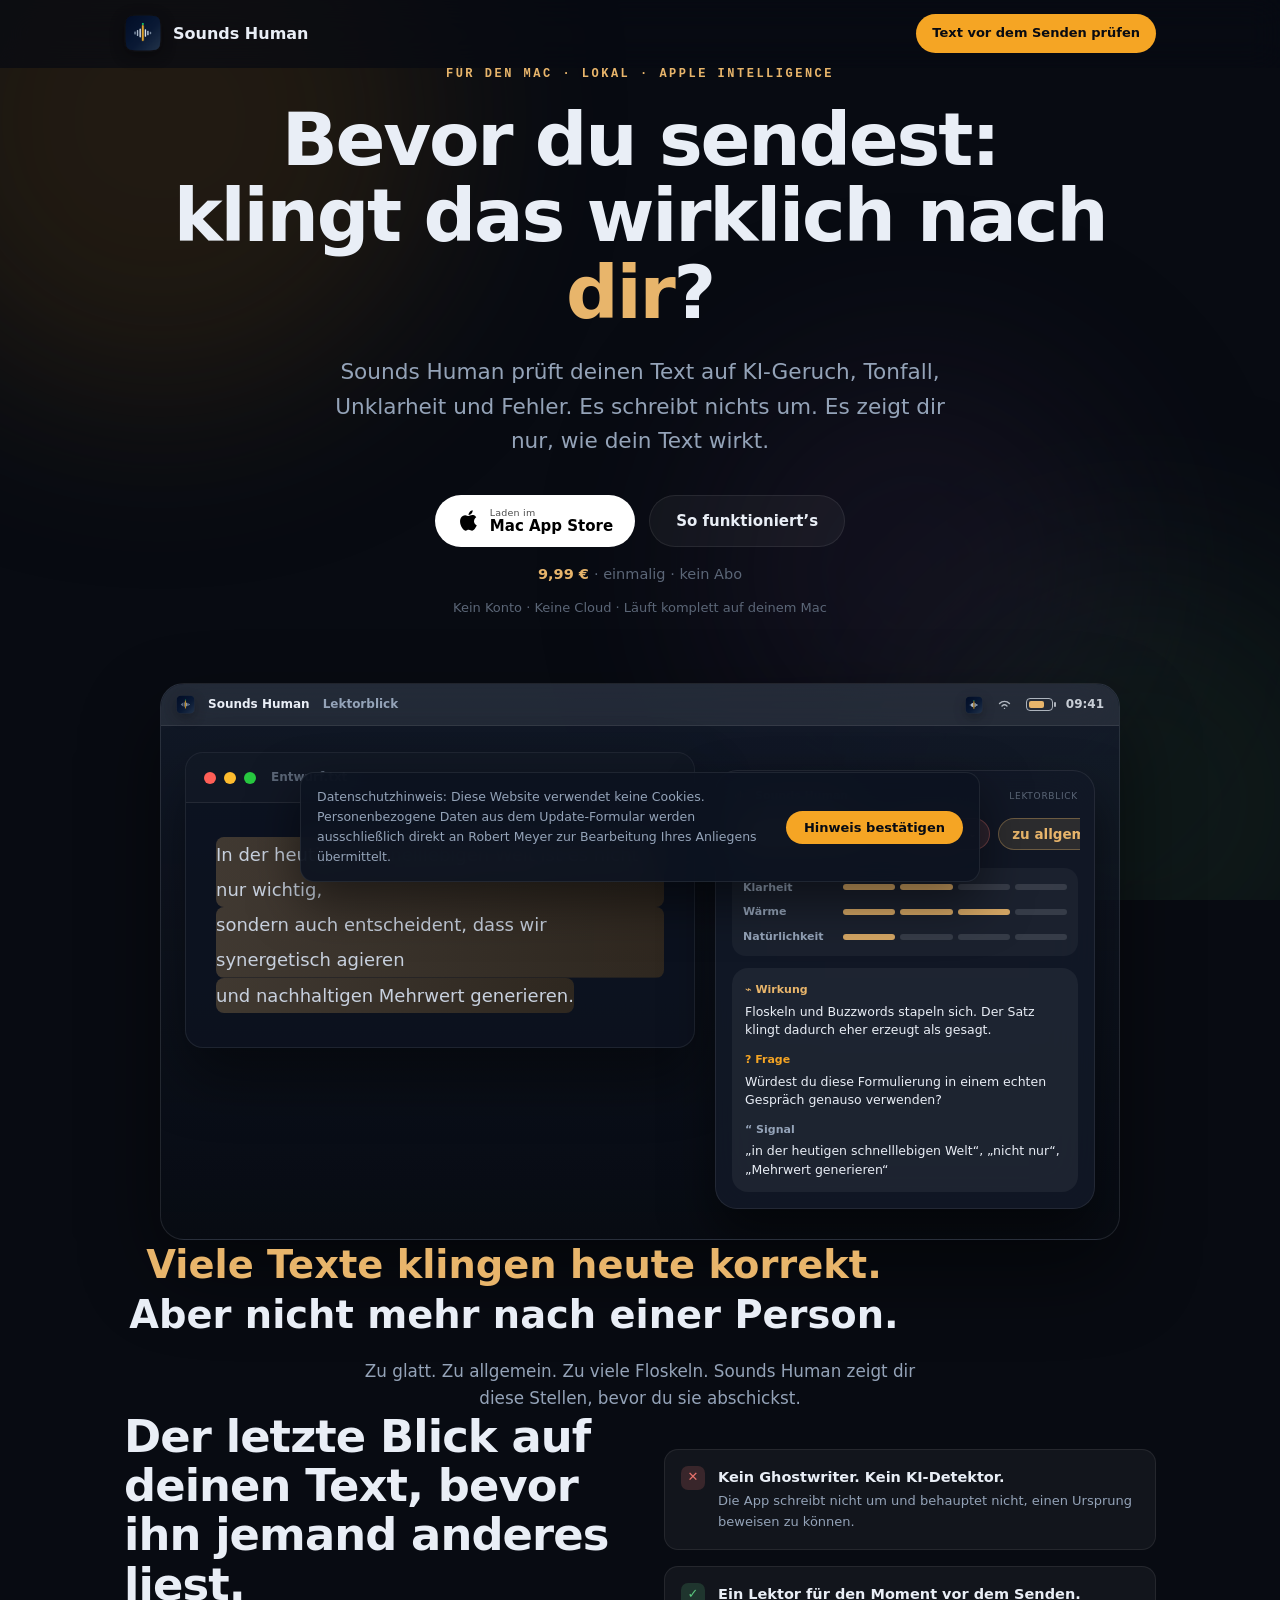
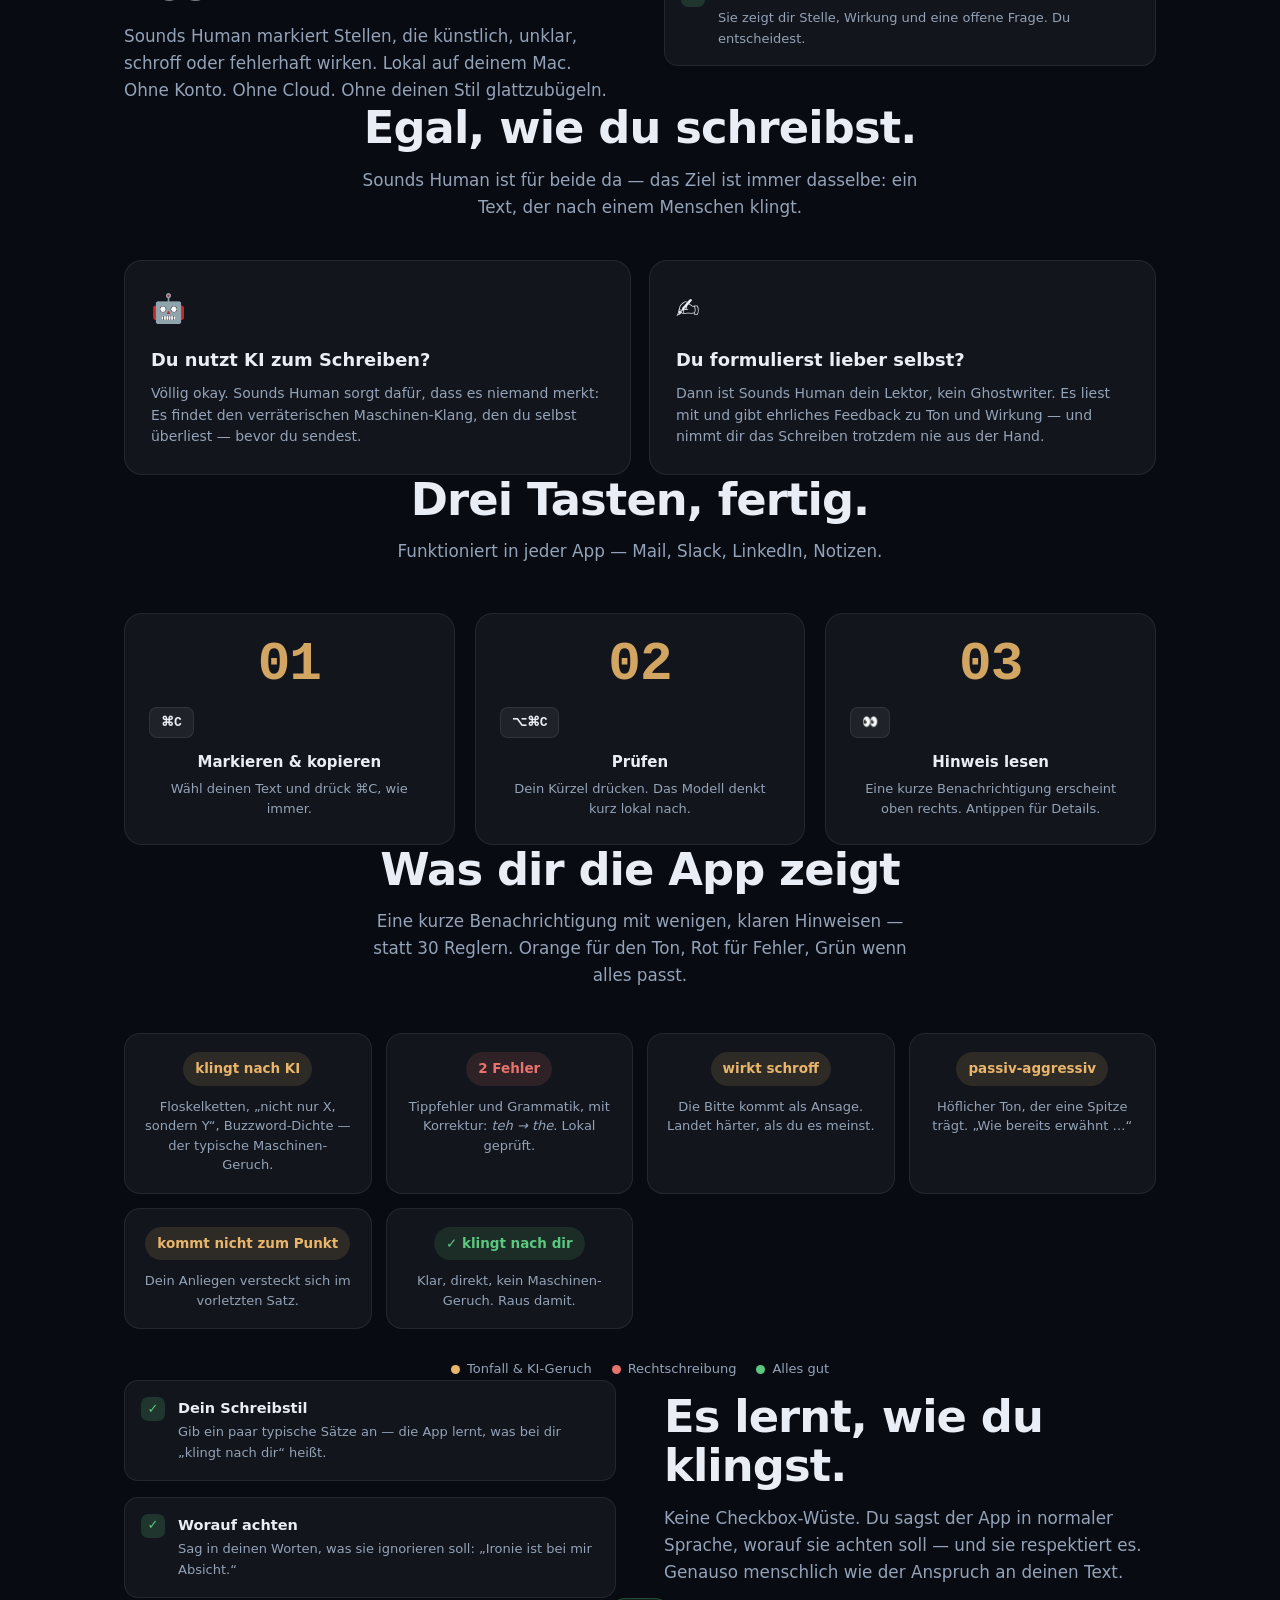
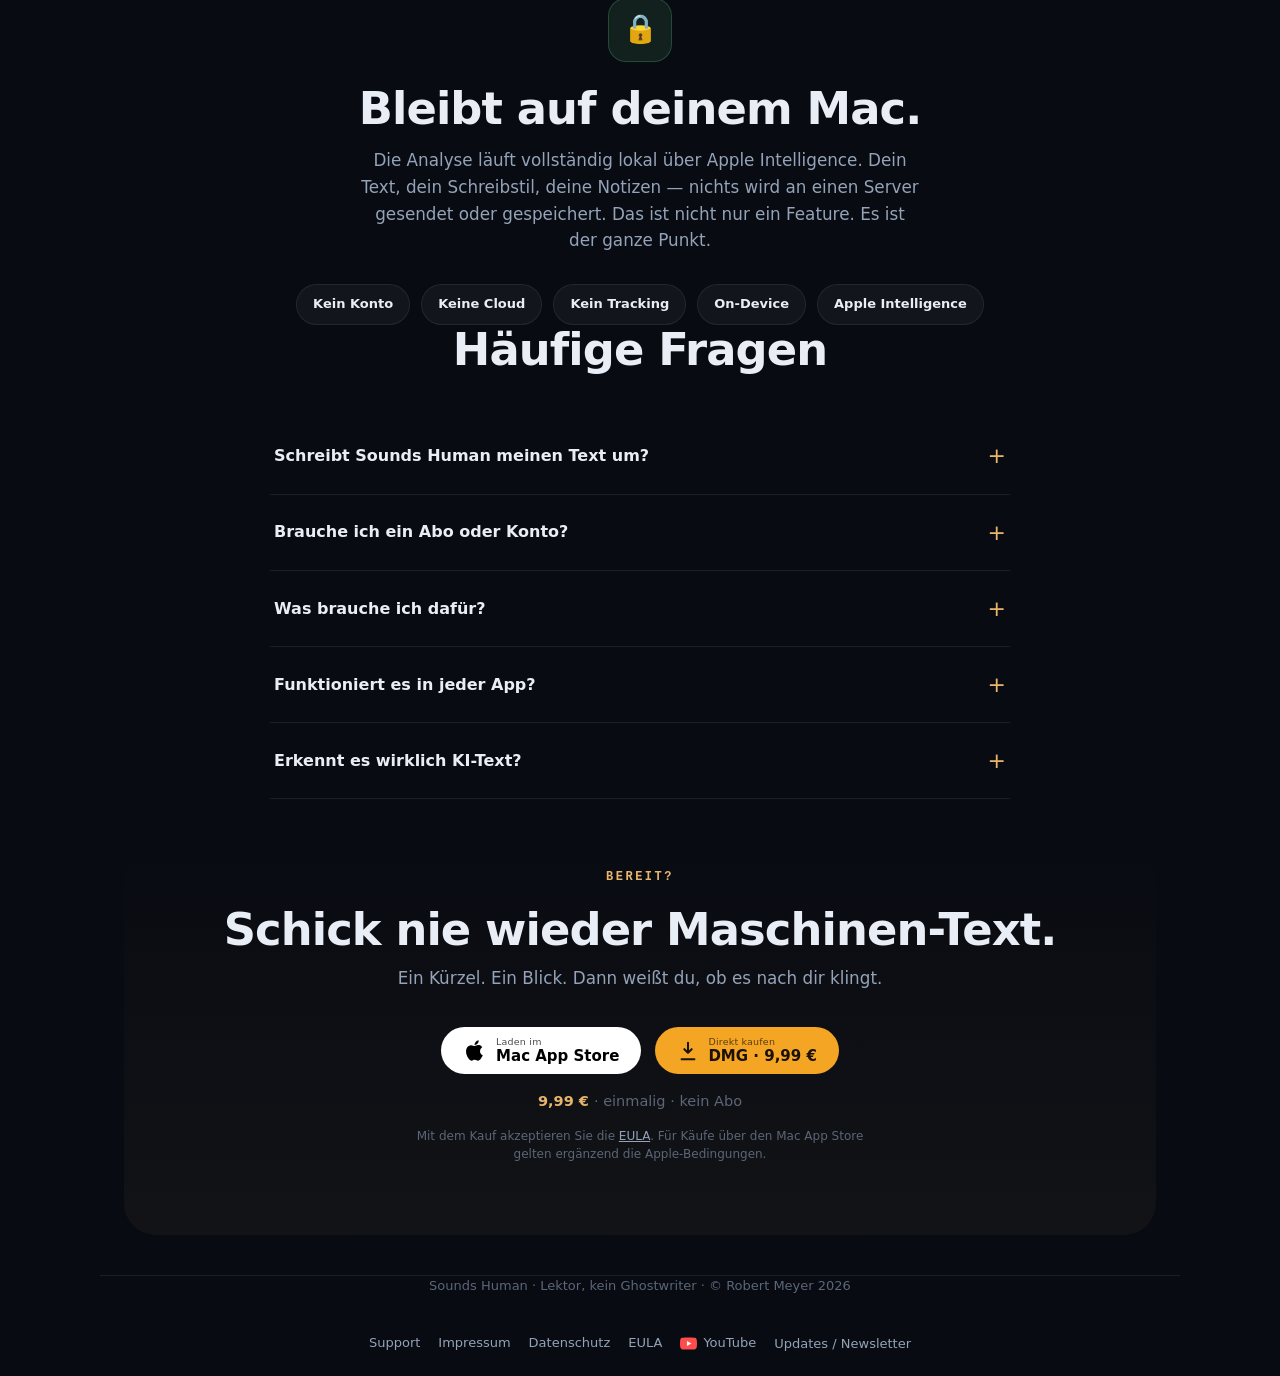
==== commit 78efe95f: "Add files via upload update text stil" ====
--- a/index.html
+++ b/index.html
@@ -3,8 +3,8 @@
 <head>
 <meta charset="utf-8">
 <meta name="viewport" content="width=device-width, initial-scale=1">
-<title>Sounds Human – Klingt dein Text nach dir oder nach KI? | Mac-App</title>
-<meta name="description" content="Prüfe deinen Text vor dem Senden auf KI-typischen Stil, Tonfall und Tippfehler. Sounds Human ist ein Lektor, kein Ghostwriter – es schreibt nie um. 100 % lokal auf dem Mac, kein Konto, kein Abo. 9,99 €.">
+<title>Sounds Human – Bevor du sendest: klingt das wirklich nach dir? | Mac-App</title>
+<meta name="description" content="Der letzte Blick auf deinen Text, bevor ihn jemand anderes liest. Sounds Human markiert künstliche, unklare, schroffe oder fehlerhafte Stellen – lokal auf dem Mac.">
 <meta name="keywords" content="KI-Text erkennen, klingt nach KI, Tonfall prüfen, Lektor Mac App, Text vor dem Senden prüfen, Apple Intelligence App, Rechtschreibprüfung Mac, ChatGPT Text menschlicher machen">
 <meta name="author" content="Robert Meyer">
 <meta name="robots" content="index,follow,max-image-preview:large">
@@ -14,12 +14,12 @@
 <meta property="og:site_name" content="Sounds Human">
 <meta property="og:locale" content="de_DE">
 <meta property="og:url" content="https://sounds-human.de/">
-<meta property="og:title" content="Sounds Human – Klingt dein Text nach dir oder nach KI?">
-<meta property="og:description" content="Prüfe deinen Text vor dem Senden auf KI-typischen Stil, Tonfall und Tippfehler. Lektor, kein Ghostwriter – schreibt nie um. 100 % lokal auf dem Mac.">
+<meta property="og:title" content="Sounds Human – Bevor du sendest: klingt das wirklich nach dir?">
+<meta property="og:description" content="Der letzte Blick auf deinen Text, bevor ihn jemand anderes liest. Kein Ghostwriter. Kein KI-Detektor. Lokal auf dem Mac.">
 <meta property="og:image" content="https://sounds-human.de/og-image.png">
 <meta name="twitter:card" content="summary_large_image">
-<meta name="twitter:title" content="Sounds Human – Klingt dein Text nach dir oder nach KI?">
-<meta name="twitter:description" content="Prüfe deinen Text vor dem Senden auf KI-typischen Stil, Tonfall und Tippfehler. Lektor statt Ghostwriter. 100 % lokal auf dem Mac.">
+<meta name="twitter:title" content="Sounds Human – Bevor du sendest: klingt das wirklich nach dir?">
+<meta name="twitter:description" content="Der letzte Blick auf deinen Text, bevor ihn jemand anderes liest. Kein Ghostwriter. Kein KI-Detektor. Lokal auf dem Mac.">
 <meta name="twitter:image" content="https://sounds-human.de/og-image.png">
 <script type="application/ld+json">
 {
@@ -28,7 +28,7 @@
   "name": "Sounds Human",
   "operatingSystem": "macOS",
   "applicationCategory": "BusinessApplication",
-  "description": "Sounds Human prüft deinen Text vor dem Senden auf KI-typischen Stil, Tonfall und Tippfehler. Es ist ein Lektor, kein Ghostwriter – es schreibt nie um. Die Analyse läuft vollständig lokal über Apple Intelligence.",
+  "description": "Sounds Human markiert vor dem Senden Stellen, die künstlich, unklar, schroff oder fehlerhaft wirken. Es ist ein Lektor für den Moment vor dem Senden, kein Ghostwriter und kein KI-Detektor.",
   "url": "https://sounds-human.de/",
   "offers": { "@type": "Offer", "price": "9.99", "priceCurrency": "EUR" },
   "author": { "@type": "Person", "name": "Robert Meyer" }
@@ -93,50 +93,101 @@
   .price span{color:var(--faint);font-weight:500}
   .hero-note{margin-top:12px;font-size:13px;color:var(--faint)}
 
-  .demo{margin:64px auto 0;max-width:920px;position:relative;
-    display:flex;gap:22px;align-items:flex-start;justify-content:center}
-  .editor{flex:1 1 auto;min-width:0;background:rgba(13,19,32,.82);border:1px solid var(--line);
+  .demo{margin:64px auto 0;max-width:960px;position:relative;text-align:left;
+    border:1px solid rgba(255,255,255,.1);border-radius:24px;overflow:hidden;
+    background:linear-gradient(180deg,rgba(20,28,44,.82),rgba(8,12,20,.62));
+    box-shadow:0 34px 80px rgba(0,0,0,.48)}
+  .mac-menubar{height:42px;display:flex;align-items:center;justify-content:space-between;
+    padding:0 15px;border-bottom:1px solid rgba(255,255,255,.08);
+    background:rgba(245,247,251,.08);backdrop-filter:blur(22px);-webkit-backdrop-filter:blur(22px);
+    color:rgba(233,238,246,.84);font-size:12px;font-weight:600}
+  .menu-left,.menu-right{display:flex;align-items:center;gap:13px;min-width:0}
+  .menu-left img{width:19px;height:19px;border-radius:5px;box-shadow:0 4px 12px rgba(0,0,0,.26)}
+  .menu-status-app{width:18px;height:18px;border-radius:5px;box-shadow:0 4px 12px rgba(0,0,0,.26);
+    animation:menuIconPulse 1.35s 1.65s ease-out 2}
+  @keyframes menuIconPulse{
+    0%,100%{transform:scale(1);box-shadow:0 4px 12px rgba(0,0,0,.26)}
+    42%{transform:scale(1.08);box-shadow:0 0 0 7px rgba(232,181,107,.12),0 4px 16px rgba(232,181,107,.26)}
+  }
+  .menu-app{color:var(--text);font-weight:700}
+  .menu-muted{color:var(--muted);font-weight:600}
+  .menu-icon{width:17px;height:17px;display:grid;place-items:center;color:rgba(233,238,246,.72)}
+  .menu-icon svg{width:17px;height:17px;display:block}
+  .battery{width:27px;height:13px;border:1.5px solid rgba(233,238,246,.7);border-radius:4px;position:relative}
+  .battery::before{content:"";position:absolute;left:2px;top:2px;bottom:2px;width:15px;border-radius:2px;background:var(--amber)}
+  .battery::after{content:"";position:absolute;right:-4px;top:3px;width:2px;height:5px;border-radius:1px;background:rgba(233,238,246,.7)}
+  .demo-workspace{position:relative;display:grid;grid-template-columns:minmax(0,1fr) 380px;gap:20px;
+    align-items:start;padding:26px 24px 30px}
+  .editor{min-width:0;background:rgba(13,19,32,.82);border:1px solid var(--line);
     border-radius:18px;overflow:hidden;box-shadow:0 30px 60px rgba(0,0,0,.45)}
-  .editor-bar{display:flex;gap:8px;padding:15px 18px;border-bottom:1px solid var(--line);background:rgba(255,255,255,.02)}
+  .editor-bar{display:flex;align-items:center;gap:8px;padding:15px 18px;border-bottom:1px solid var(--line);background:rgba(255,255,255,.02)}
   .editor-bar i{width:12px;height:12px;border-radius:50%;display:block}
   .editor-bar i:nth-child(1){background:#ff5f57}.editor-bar i:nth-child(2){background:#febc2e}.editor-bar i:nth-child(3){background:#28c840}
+  .editor-title{margin-left:7px;font-size:12px;font-weight:600;color:var(--faint)}
   .editor-body{padding:34px 30px;font-size:18px;line-height:1.95;color:#bcc6d4;text-align:left}
-  .editor-body .strike{color:#9aa6b6;text-decoration:none;
-    background-image:linear-gradient(var(--red),var(--red));background-position:0 56%;
-    background-repeat:no-repeat;background-size:0% 2px;
-    animation:strikeIn 1.1s 1.7s cubic-bezier(.2,.7,.2,1) forwards}
-  @keyframes strikeIn{to{background-size:100% 2px}}
-
-  .notif{flex:0 0 282px;text-align:left;
+  .editor-body .strike{color:#c7d0de;text-decoration:none}
+  .editor-body .mark-line{display:block;width:max-content;max-width:100%;border-radius:8px;
+    background-image:linear-gradient(90deg,rgba(232,181,107,.24),rgba(245,165,36,.15));
+    background-position:0 50%;background-repeat:no-repeat;background-size:0% 100%;
+    box-decoration-break:clone;-webkit-box-decoration-break:clone;
+    animation:markIn 1.05s .9s cubic-bezier(.2,.7,.2,1) forwards}
+  .editor-body .mark-line:nth-child(2){animation-delay:1.22s}
+  .editor-body .mark-line:nth-child(3){animation-delay:1.54s}
+  @keyframes markIn{to{background-size:100% 100%}}
+
+  .notif{text-align:left;
     background:rgba(18,24,38,.92);backdrop-filter:blur(24px);-webkit-backdrop-filter:blur(24px);
-    border:1px solid var(--line);border-radius:18px;padding:15px;box-shadow:0 26px 50px rgba(0,0,0,.5);
-    opacity:0;transform:translateX(42px);animation:cardIn .55s 1s cubic-bezier(.2,.75,.2,1) forwards}
+    border:1px solid var(--line);border-radius:22px;padding:16px;box-shadow:0 26px 50px rgba(0,0,0,.5);
+    opacity:0;transform:translateX(42px);animation:cardIn .55s 2.15s cubic-bezier(.2,.75,.2,1) forwards}
   @keyframes cardIn{to{opacity:1;transform:translateX(0)}}
   .notif-head{display:flex;align-items:center;gap:8px;margin-bottom:12px}
   .notif-head svg{width:15px;height:15px}
   .notif-head .nm{font-size:11px;font-weight:600;color:var(--muted)}
-  .notif-head .tap{margin-left:auto;font-size:9px;color:var(--faint)}
-  .notif-pills{display:flex;flex-direction:column;gap:8px;align-items:flex-start}
+  .notif-head .tap{margin-left:auto;font-size:9px;color:var(--faint);text-transform:uppercase;letter-spacing:.08em}
+  .notif-pills{display:flex;gap:8px;align-items:center;overflow-x:auto;padding:1px 0 8px;margin:0 -2px 10px 0}
+  .notif-pills::-webkit-scrollbar{height:4px}.notif-pills::-webkit-scrollbar-thumb{background:rgba(255,255,255,.15);border-radius:999px}
   .pill{display:inline-flex;align-items:center;gap:6px;font-size:13.5px;font-weight:600;
+    flex:0 0 auto;white-space:nowrap;
     padding:7px 13px;border-radius:999px;cursor:pointer;border:1px solid;background:transparent;font-family:inherit;
     opacity:0;transform:translateX(18px);animation:slideIn .45s forwards;transition:filter .15s}
   .pill:hover{filter:brightness(1.15)}
+  .pill:focus-visible{outline:2px solid var(--amber-deep);outline-offset:3px}
   .pill .chev{font-size:9px;opacity:.6;transition:transform .2s}
   .pill.open .chev{transform:rotate(180deg)}
   .pill.amber{color:var(--amber);background:rgba(232,181,107,.13);border-color:rgba(232,181,107,.34)}
   .pill.red{color:var(--red);background:rgba(232,115,109,.13);border-color:rgba(232,115,109,.34)}
   .pill.green{color:var(--green);background:rgba(91,199,127,.13);border-color:rgba(91,199,127,.34)}
-  .pill:nth-child(1){animation-delay:1.2s}
-  .pill:nth-child(2){animation-delay:1.35s}
-  .pill:nth-child(3){animation-delay:1.5s}
-  .notif-detail{font-size:12px;color:var(--text);line-height:1.55;
-    max-height:0;overflow:hidden;opacity:0;transition:max-height .3s,opacity .3s,margin-top .3s;margin-top:0}
-  .notif-detail.show{max-height:170px;opacity:.88;margin-top:11px}
+  .pill:nth-child(1){animation-delay:2.35s}
+  .pill:nth-child(2){animation-delay:2.5s}
+  .pill:nth-child(3){animation-delay:2.65s}
+  .tone-meters{display:grid;gap:7px;padding:11px;border-radius:14px;background:rgba(255,255,255,.045);margin-bottom:12px}
+  .meter{display:grid;grid-template-columns:92px 1fr;align-items:center;gap:8px}
+  .meter span{font-size:11px;font-weight:700;color:var(--muted)}
+  .bars{display:grid;grid-template-columns:repeat(4,1fr);gap:5px}
+  .bars i{height:6px;border-radius:999px;background:rgba(255,255,255,.12)}
+  .bars[data-score="1"] i:nth-child(-n+1),
+  .bars[data-score="2"] i:nth-child(-n+2),
+  .bars[data-score="3"] i:nth-child(-n+3),
+  .bars[data-score="4"] i:nth-child(-n+4){background:rgba(232,181,107,.9)}
+  .notif-detail{display:grid;gap:11px;padding:13px;border-radius:16px;background:rgba(255,255,255,.055)}
+  .detail-block{display:grid;gap:4px}
+  .detail-label{display:flex;align-items:center;gap:6px;font-size:11px;font-weight:800;color:var(--amber)}
+  .detail-label.question{color:var(--amber-deep)}.detail-label.signal{color:var(--muted)}
+  .detail-text{font-size:12.5px;color:var(--text);line-height:1.48}
   @keyframes slideIn{to{opacity:1;transform:translateX(0)}}
+  @media(min-width:761px){
+    .notif{margin-top:18px}
+  }
   @media(max-width:760px){
-    .demo{flex-direction:column;max-width:470px;align-items:stretch}
-    .notif{flex:none;width:auto}
+    .demo{max-width:470px}
+    .mac-menubar{padding:0 12px}.menu-muted,.clock{display:none}.menu-left,.menu-right{gap:9px}
+    .demo-workspace{grid-template-columns:1fr;padding:18px;gap:16px}
+    .notif{width:auto}
     .editor-body{font-size:16.5px;padding:28px 24px}
+  }
+  @media(prefers-reduced-motion:reduce){
+    *,*::before,*::after{animation-duration:.01ms!important;animation-iteration-count:1!important;
+      scroll-behavior:auto!important;transition-duration:.01ms!important}
   }
 
   section{padding:80px 0;position:relative;z-index:1}
@@ -293,15 +344,15 @@
         <img src="icon.png" alt="Sounds Human App-Icon" width="38" height="38">
         Sounds Human
       </div>
-      <a class="nav-cta" href="#download">Laden</a>
+      <a class="nav-cta" href="#download">Text vor dem Senden prüfen</a>
     </nav>
   </div>
 </div>
 
 <header class="wrap">
   <div class="eyebrow">Für den Mac · Lokal · Apple Intelligence</div>
-  <h1>Klingt das nach <span class="amber">dir</span> —<br>oder nach KI?</h1>
-  <p class="lead">Sounds Human prüft jeden Text, bevor du ihn sendest: KI-Geruch, Tonfall, Tippfehler. Es schreibt nichts um — es zeigt dir nur, wie du ankommst.</p>
+  <h1>Bevor du sendest:<br>klingt das wirklich nach <span class="amber">dir</span>?</h1>
+  <p class="lead">Sounds Human prüft deinen Text auf KI-Geruch, Tonfall, Unklarheit und Fehler. Es schreibt nichts um. Es zeigt dir nur, wie dein Text wirkt.</p>
   <div class="hero-cta">
     <a class="btn btn-store" href="https://apps.apple.com/de/app/sounds-human/id6780192429?mt=12" target="_blank" rel="noopener" aria-label="Im Mac App Store laden">
       <svg viewBox="0 0 24 24" fill="currentColor" aria-hidden="true"><path d="M17.05 12.04c-.03-2.6 2.13-3.85 2.22-3.91-1.21-1.77-3.09-2.01-3.76-2.04-1.6-.16-3.12.94-3.93.94-.81 0-2.06-.92-3.39-.89-1.74.03-3.35 1.01-4.25 2.57-1.81 3.14-.46 7.79 1.3 10.34.86 1.25 1.88 2.65 3.22 2.6 1.29-.05 1.78-.83 3.34-.83 1.56 0 2 .83 3.37.81 1.39-.03 2.27-1.27 3.12-2.53.98-1.45 1.39-2.85 1.41-2.92-.03-.01-2.7-1.04-2.73-4.13zM14.6 4.59c.71-.86 1.19-2.06 1.06-3.25-1.02.04-2.26.68-3 1.54-.66.76-1.24 1.98-1.08 3.15 1.14.09 2.3-.58 3.02-1.44z"/></svg>
@@ -313,41 +364,93 @@
   <div class="hero-note">Kein Konto · Keine Cloud · Läuft komplett auf deinem Mac</div>
 
   <div class="demo">
-    <div class="editor" aria-hidden="true">
-      <div class="editor-bar"><i></i><i></i><i></i></div>
-      <div class="editor-body">
-        <span class="strike">In der heutigen schnelllebigen Welt ist es nicht nur wichtig, sondern auch entscheident, dass wir synergetisch agieren und nachhaltigen Mehrwert generieren.</span>
+    <div class="mac-menubar" aria-hidden="true">
+      <div class="menu-left">
+        <img src="icon.png" alt="">
+        <span class="menu-app">Sounds Human</span>
+        <span class="menu-muted">Lektorblick</span>
       </div>
-    </div>
-    <div class="notif">
-      <div class="notif-head">
-        <svg viewBox="0 0 100 100" fill="#e8b56b" aria-hidden="true"><rect x="20" y="44" width="9" height="22" rx="4.5"/><rect x="36" y="34" width="9" height="42" rx="4.5"/><rect x="52" y="22" width="9" height="66" rx="4.5"/><rect x="68" y="40" width="9" height="30" rx="4.5"/></svg>
-        <span class="nm">Sounds Human</span>
-        <span class="tap">tippen für Details</span>
+      <div class="menu-right">
+        <img class="menu-status-app" src="icon.png" alt="" aria-hidden="true">
+        <span class="menu-icon" aria-hidden="true">
+          <svg viewBox="0 0 24 24" fill="none"><path d="M5 10.5a10 10 0 0 1 14 0M8.5 14a5 5 0 0 1 7 0M12 17.5h.01" stroke="currentColor" stroke-width="2" stroke-linecap="round"/></svg>
+        </span>
+        <span class="battery" aria-hidden="true"></span>
+        <span class="clock">09:41</span>
       </div>
-      <div class="notif-pills">
-        <button class="pill amber" type="button" data-d="Floskeln stapeln sich: „in der heutigen schnelllebigen Welt“, „nicht nur X, sondern Y“, „Mehrwert generieren“. Lies es laut — würdest du im Gespräch so reden?">klingt nach KI <span class="chev">⌄</span></button>
-        <button class="pill red" type="button" data-d="entscheident → entscheidend. Lokal von der Rechtschreibprüfung gefunden.">1 Fehler <span class="chev">⌄</span></button>
-        <button class="pill amber" type="button" data-d="Startet direkt mit der Aussage, keine Anrede. In einer Mail wirkt das schnell kalt. Absicht?">kein Gruß <span class="chev">⌄</span></button>
+    </div>
+    <div class="demo-workspace">
+      <div class="editor" aria-hidden="true">
+        <div class="editor-bar"><i></i><i></i><i></i><span class="editor-title">Entwurf.txt</span></div>
+        <div class="editor-body">
+          <span class="strike">
+            <span class="mark-line">In der heutigen schnelllebigen Welt ist es nicht nur wichtig,</span>
+            <span class="mark-line">sondern auch entscheident, dass wir synergetisch agieren</span>
+            <span class="mark-line">und nachhaltigen Mehrwert generieren.</span>
+          </span>
+        </div>
       </div>
-      <p class="notif-detail" id="notifD"></p>
+      <div class="notif">
+        <div class="notif-head">
+          <svg viewBox="0 0 100 100" fill="#e8b56b" aria-hidden="true"><rect x="20" y="44" width="9" height="22" rx="4.5"/><rect x="36" y="34" width="9" height="42" rx="4.5"/><rect x="52" y="22" width="9" height="66" rx="4.5"/><rect x="68" y="40" width="9" height="30" rx="4.5"/></svg>
+          <span class="nm">Sounds Human</span>
+          <span class="tap">Lektorblick</span>
+        </div>
+        <div class="notif-pills">
+          <button class="pill amber open" type="button"
+            data-clarity="2" data-warmth="3" data-natural="1"
+            data-effect="Floskeln und Buzzwords stapeln sich. Der Satz klingt dadurch eher erzeugt als gesagt."
+            data-question="Würdest du diese Formulierung in einem echten Gespräch genauso verwenden?"
+            data-signal="„in der heutigen schnelllebigen Welt“, „nicht nur“, „Mehrwert generieren“">klingt nach KI <span class="chev">⌄</span></button>
+          <button class="pill red" type="button"
+            data-clarity="3" data-warmth="3" data-natural="3"
+            data-effect="Ein Tippfehler lenkt vom Inhalt ab und wirkt in einem kurzen Text sofort unaufmerksam."
+            data-question="Soll der Text vor dem Senden noch einmal glatt gelesen werden?"
+            data-signal="entscheident → entscheidend">1 Fehler <span class="chev">⌄</span></button>
+          <button class="pill amber" type="button"
+            data-clarity="1" data-warmth="3" data-natural="2"
+            data-effect="Der Satz bleibt groß und abstrakt. Der Leser weiß noch nicht, was konkret gemeint ist."
+            data-question="Welche konkrete Aussage soll beim Empfänger hängen bleiben?"
+            data-signal="„wichtig“, „synergetisch“, „nachhaltigen Mehrwert“">zu allgemein <span class="chev">⌄</span></button>
+        </div>
+        <div class="tone-meters" aria-hidden="true">
+          <div class="meter"><span>Klarheit</span><div class="bars" id="meterClarity" data-score="2"><i></i><i></i><i></i><i></i></div></div>
+          <div class="meter"><span>Wärme</span><div class="bars" id="meterWarmth" data-score="3"><i></i><i></i><i></i><i></i></div></div>
+          <div class="meter"><span>Natürlichkeit</span><div class="bars" id="meterNatural" data-score="1"><i></i><i></i><i></i><i></i></div></div>
+        </div>
+        <div class="notif-detail" id="notifD">
+          <div class="detail-block">
+            <div class="detail-label">⌁ Wirkung</div>
+            <p class="detail-text" id="notifEffect">Floskeln und Buzzwords stapeln sich. Der Satz klingt dadurch eher erzeugt als gesagt.</p>
+          </div>
+          <div class="detail-block">
+            <div class="detail-label question">? Frage</div>
+            <p class="detail-text" id="notifQuestion">Würdest du diese Formulierung in einem echten Gespräch genauso verwenden?</p>
+          </div>
+          <div class="detail-block">
+            <div class="detail-label signal">“ Signal</div>
+            <p class="detail-text" id="notifSignal">„in der heutigen schnelllebigen Welt“, „nicht nur“, „Mehrwert generieren“</p>
+          </div>
+        </div>
+      </div>
     </div>
   </div>
 </header>
 
 <section class="wrap center">
-  <p class="problem reveal"><span class="hl">80 % der Texte sind heute KI-geschrieben. Und alle merken es.</span></p>
+  <p class="problem reveal"><span class="hl">Viele Texte klingen heute korrekt.</span><br>Aber nicht mehr nach einer Person.</p>
+  <p class="sec-sub reveal" style="margin:18px auto 0">Zu glatt. Zu allgemein. Zu viele Floskeln. Sounds Human zeigt dir diese Stellen, bevor du sie abschickst.</p>
 </section>
 
 <section class="wrap">
   <div class="split">
     <div class="reveal">
-      <h2>Es schreibt nicht für dich.</h2>
-      <p class="sec-sub">Apple Writing Tools, ChatGPT, Copilot — alle wollen deinen Text ersetzen. Sounds Human geht den umgekehrten Weg: Es ist ein Lektor, kein Ghostwriter. Deine Worte bleiben deine.</p>
+      <h2>Der letzte Blick auf deinen Text, bevor ihn jemand anderes liest.</h2>
+      <p class="sec-sub">Sounds Human markiert Stellen, die künstlich, unklar, schroff oder fehlerhaft wirken. Lokal auf deinem Mac. Ohne Konto. Ohne Cloud. Ohne deinen Stil glattzubügeln.</p>
     </div>
     <div class="vs reveal">
-      <div class="vs-row no"><div class="ic">✕</div><div><b>Ghostwriter-Tools</b><p>schreiben um, glätten, machen alles gleich klingend — nach Maschine.</p></div></div>
-      <div class="vs-row yes"><div class="ic">✓</div><div><b>Sounds Human</b><p>zeigt dir die Stelle, das Warum und eine offene Frage. Du entscheidest.</p></div></div>
+      <div class="vs-row no"><div class="ic">✕</div><div><b>Kein Ghostwriter. Kein KI-Detektor.</b><p>Die App schreibt nicht um und behauptet nicht, einen Ursprung beweisen zu können.</p></div></div>
+      <div class="vs-row yes"><div class="ic">✓</div><div><b>Ein Lektor für den Moment vor dem Senden.</b><p>Sie zeigt dir Stelle, Wirkung und eine offene Frage. Du entscheidest.</p></div></div>
     </div>
   </div>
 </section>
@@ -558,12 +661,23 @@
 
 
   const notifD=document.getElementById('notifD');
+  const notifEffect=document.getElementById('notifEffect');
+  const notifQuestion=document.getElementById('notifQuestion');
+  const notifSignal=document.getElementById('notifSignal');
+  const meterClarity=document.getElementById('meterClarity');
+  const meterWarmth=document.getElementById('meterWarmth');
+  const meterNatural=document.getElementById('meterNatural');
   document.querySelectorAll('.notif .pill').forEach(pill=>{
     pill.addEventListener('click',()=>{
-      const wasOpen=pill.classList.contains('open');
       document.querySelectorAll('.notif .pill').forEach(p=>p.classList.remove('open'));
-      if(wasOpen){notifD.classList.remove('show');}
-      else{pill.classList.add('open');notifD.textContent=pill.dataset.d;notifD.classList.add('show');}
+      pill.classList.add('open');
+      if(notifD)notifD.animate([{opacity:.65,transform:'translateY(4px)'},{opacity:1,transform:'translateY(0)'}],{duration:180,easing:'ease-out'});
+      if(notifEffect)notifEffect.textContent=pill.dataset.effect || '';
+      if(notifQuestion)notifQuestion.textContent=pill.dataset.question || '';
+      if(notifSignal)notifSignal.textContent=pill.dataset.signal || '';
+      if(meterClarity)meterClarity.dataset.score=pill.dataset.clarity || '3';
+      if(meterWarmth)meterWarmth.dataset.score=pill.dataset.warmth || '3';
+      if(meterNatural)meterNatural.dataset.score=pill.dataset.natural || '3';
     });
   });
 </script>
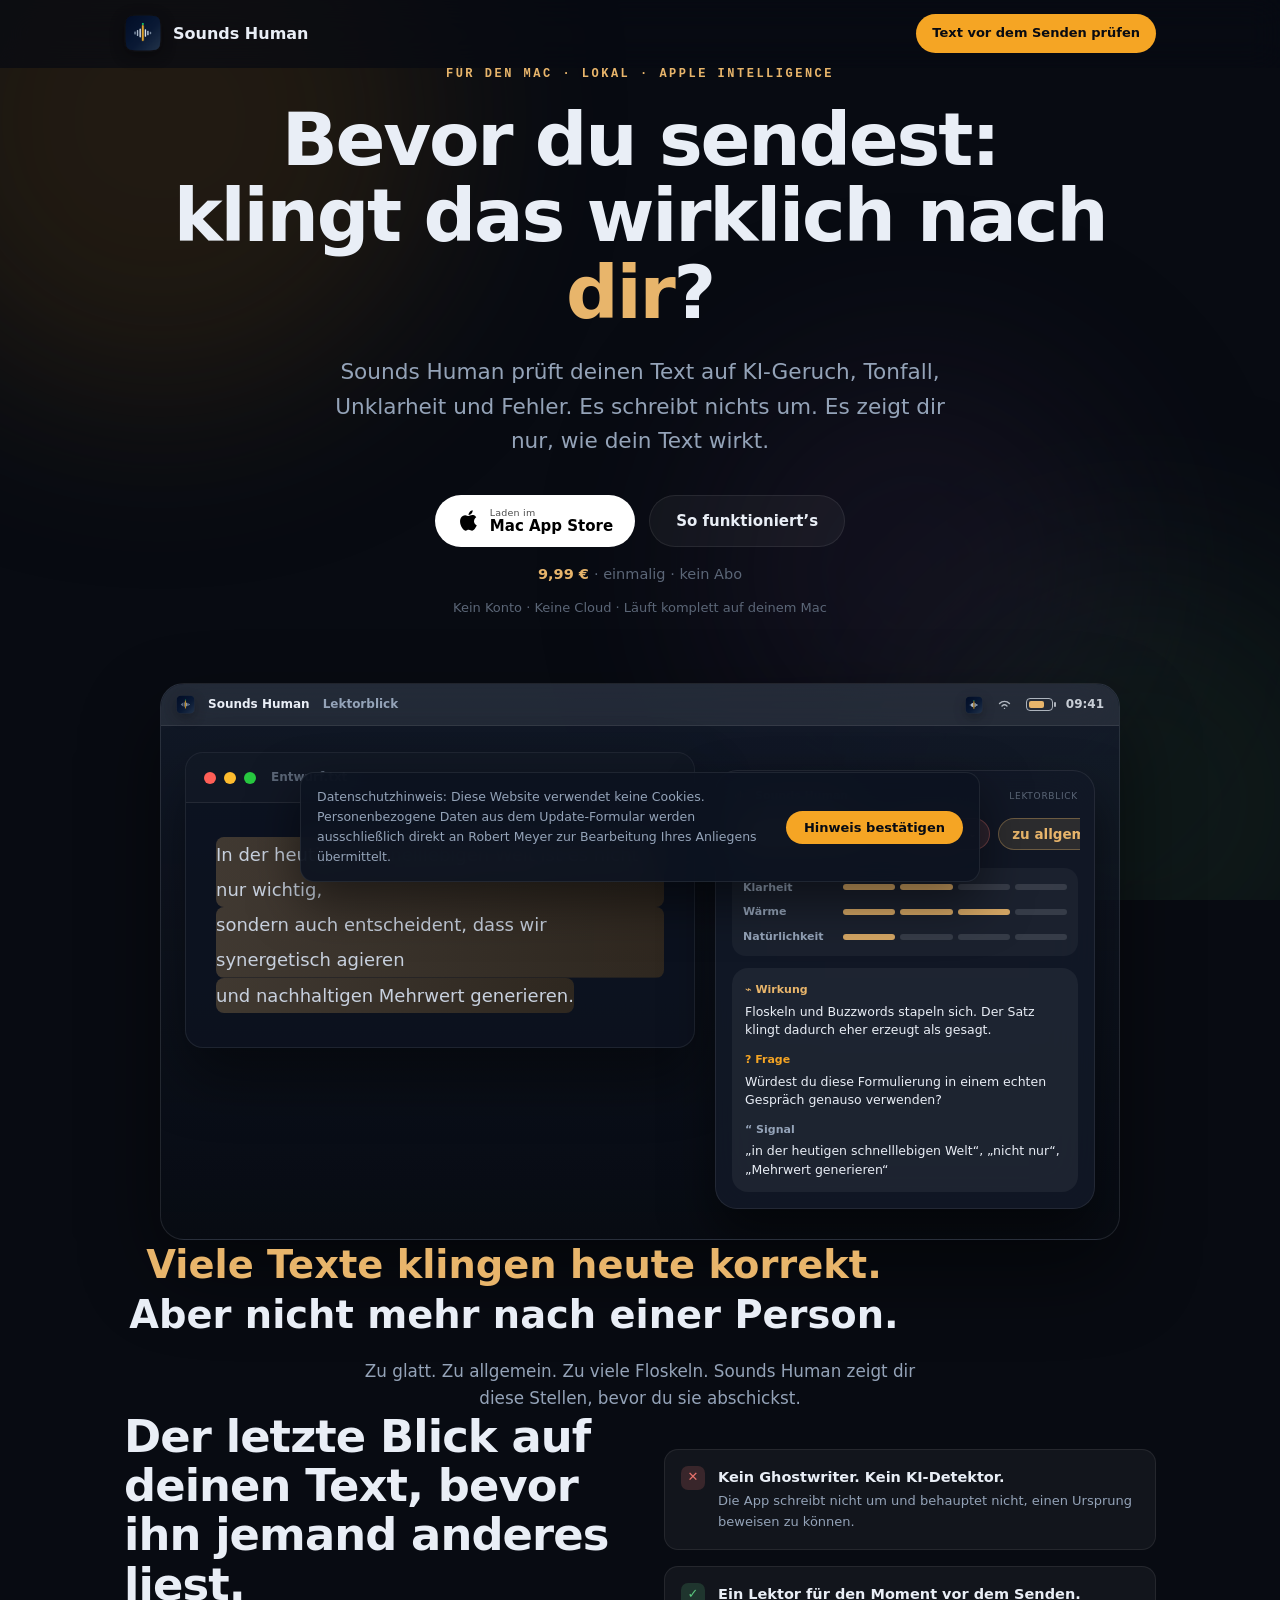
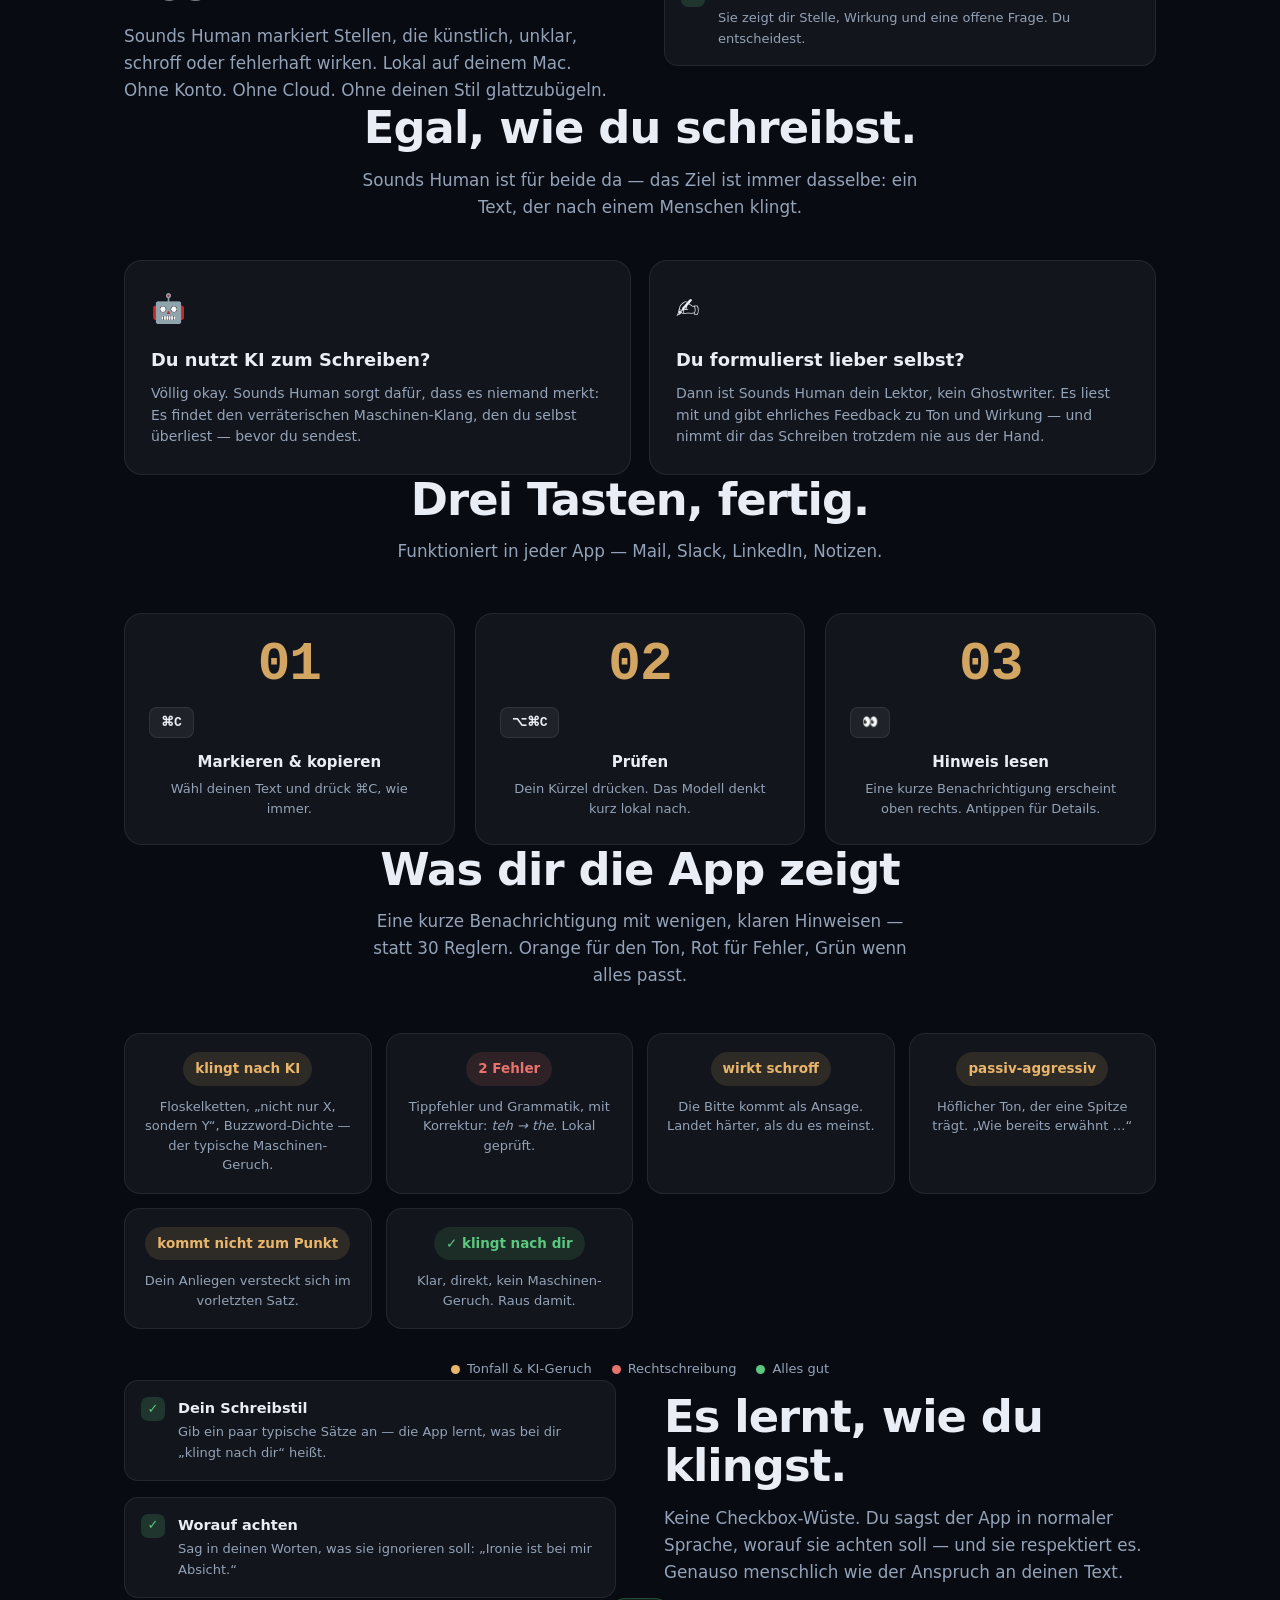
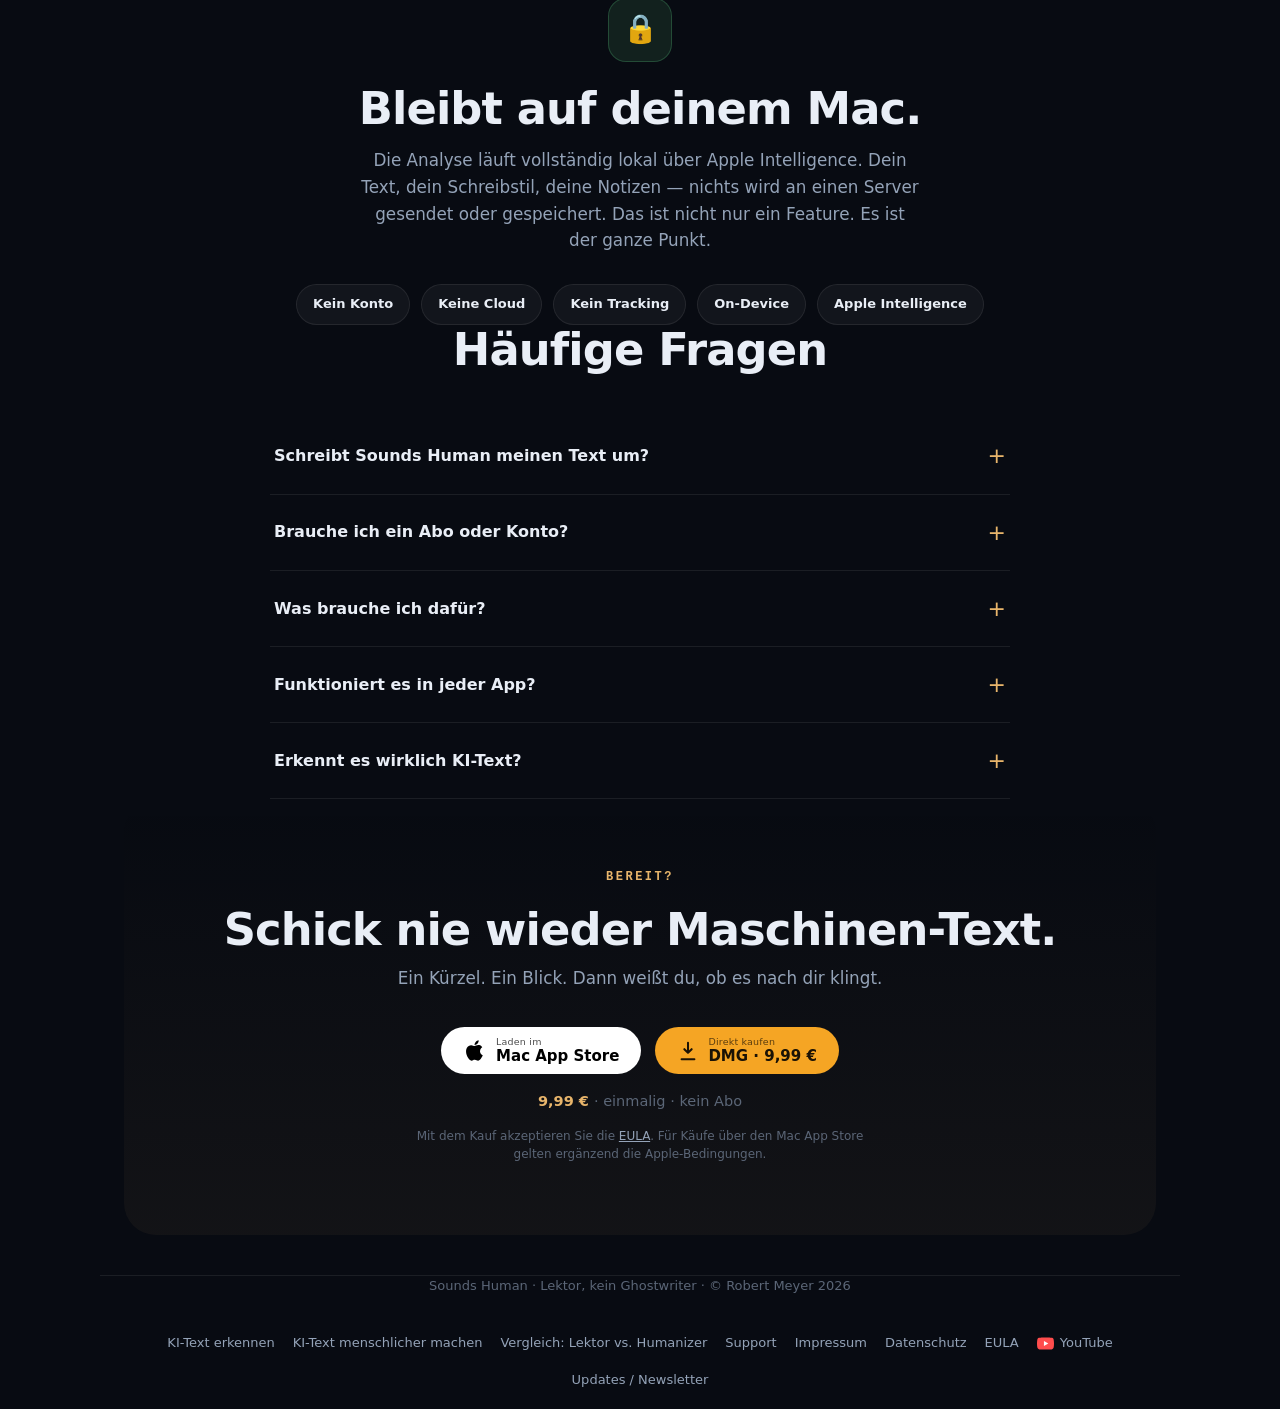
==== commit a765932e: "Add files via upload update geo und seo" ====
--- a/index.html
+++ b/index.html
@@ -332,6 +332,11 @@
   }
   @media(max-width:560px){.cookie{flex-direction:column;align-items:stretch;text-align:center}}
 </style>
+<script
+    src="https://analyse.ki-notch.de/api/script.js"
+    data-site-id="08ba007f8e54"
+    defer
+></script>
 </head>
 <body>
 
@@ -354,7 +359,7 @@
   <h1>Bevor du sendest:<br>klingt das wirklich nach <span class="amber">dir</span>?</h1>
   <p class="lead">Sounds Human prüft deinen Text auf KI-Geruch, Tonfall, Unklarheit und Fehler. Es schreibt nichts um. Es zeigt dir nur, wie dein Text wirkt.</p>
   <div class="hero-cta">
-    <a class="btn btn-store" href="https://apps.apple.com/de/app/sounds-human/id6780192429?mt=12" target="_blank" rel="noopener" aria-label="Im Mac App Store laden">
+    <a class="btn btn-store" href="https://apps.apple.com/de/app/sounds-human/id6780192429?mt=12" target="_blank" rel="noopener" aria-label="Im Mac App Store laden" data-rybbit-event="app_store_click" data-rybbit-prop-location="hero">
       <svg viewBox="0 0 24 24" fill="currentColor" aria-hidden="true"><path d="M17.05 12.04c-.03-2.6 2.13-3.85 2.22-3.91-1.21-1.77-3.09-2.01-3.76-2.04-1.6-.16-3.12.94-3.93.94-.81 0-2.06-.92-3.39-.89-1.74.03-3.35 1.01-4.25 2.57-1.81 3.14-.46 7.79 1.3 10.34.86 1.25 1.88 2.65 3.22 2.6 1.29-.05 1.78-.83 3.34-.83 1.56 0 2 .83 3.37.81 1.39-.03 2.27-1.27 3.12-2.53.98-1.45 1.39-2.85 1.41-2.92-.03-.01-2.7-1.04-2.73-4.13zM14.6 4.59c.71-.86 1.19-2.06 1.06-3.25-1.02.04-2.26.68-3 1.54-.66.76-1.24 1.98-1.08 3.15 1.14.09 2.3-.58 3.02-1.44z"/></svg>
       <span class="st"><small>Laden im</small><b>Mac App Store</b></span>
     </a>
@@ -543,7 +548,7 @@
     <h2 style="margin-bottom:10px">Schick nie wieder Maschinen-Text.</h2>
     <p class="sec-sub" style="margin:0 auto 24px">Ein Kürzel. Ein Blick. Dann weißt du, ob es nach dir klingt.</p>
     <div class="hero-cta">
-      <a class="btn btn-store" href="https://apps.apple.com/de/app/sounds-human/id6780192429?mt=12" target="_blank" rel="noopener" aria-label="Im Mac App Store laden">
+      <a class="btn btn-store" href="https://apps.apple.com/de/app/sounds-human/id6780192429?mt=12" target="_blank" rel="noopener" aria-label="Im Mac App Store laden" data-rybbit-event="app_store_click" data-rybbit-prop-location="final_cta">
         <svg viewBox="0 0 24 24" fill="currentColor" aria-hidden="true"><path d="M17.05 12.04c-.03-2.6 2.13-3.85 2.22-3.91-1.21-1.77-3.09-2.01-3.76-2.04-1.6-.16-3.12.94-3.93.94-.81 0-2.06-.92-3.39-.89-1.74.03-3.35 1.01-4.25 2.57-1.81 3.14-.46 7.79 1.3 10.34.86 1.25 1.88 2.65 3.22 2.6 1.29-.05 1.78-.83 3.34-.83 1.56 0 2 .83 3.37.81 1.39-.03 2.27-1.27 3.12-2.53.98-1.45 1.39-2.85 1.41-2.92-.03-.01-2.7-1.04-2.73-4.13zM14.6 4.59c.71-.86 1.19-2.06 1.06-3.25-1.02.04-2.26.68-3 1.54-.66.76-1.24 1.98-1.08 3.15 1.14.09 2.3-.58 3.02-1.44z"/></svg>
         <span class="st"><small>Laden im</small><b>Mac App Store</b></span>
       </a>
@@ -560,6 +565,9 @@
 <footer class="wrap">
   Sounds Human · Lektor, kein Ghostwriter · © Robert Meyer 2026
   <nav class="foot-nav">
+    <a href="ki-text-erkennen.html" target="_blank" rel="noopener">KI-Text erkennen</a>
+    <a href="ki-text-menschlicher-machen.html" target="_blank" rel="noopener">KI-Text menschlicher machen</a>
+    <a href="sounds-human-vs-humanizer.html" target="_blank" rel="noopener">Vergleich: Lektor vs. Humanizer</a>
     <a href="#" onclick="openModal('support.html');return false">Support</a>
     <a href="#" onclick="openModal('impressum.html');return false">Impressum</a>
     <a href="#" onclick="openModal('datenschutz.html');return false">Datenschutz</a>
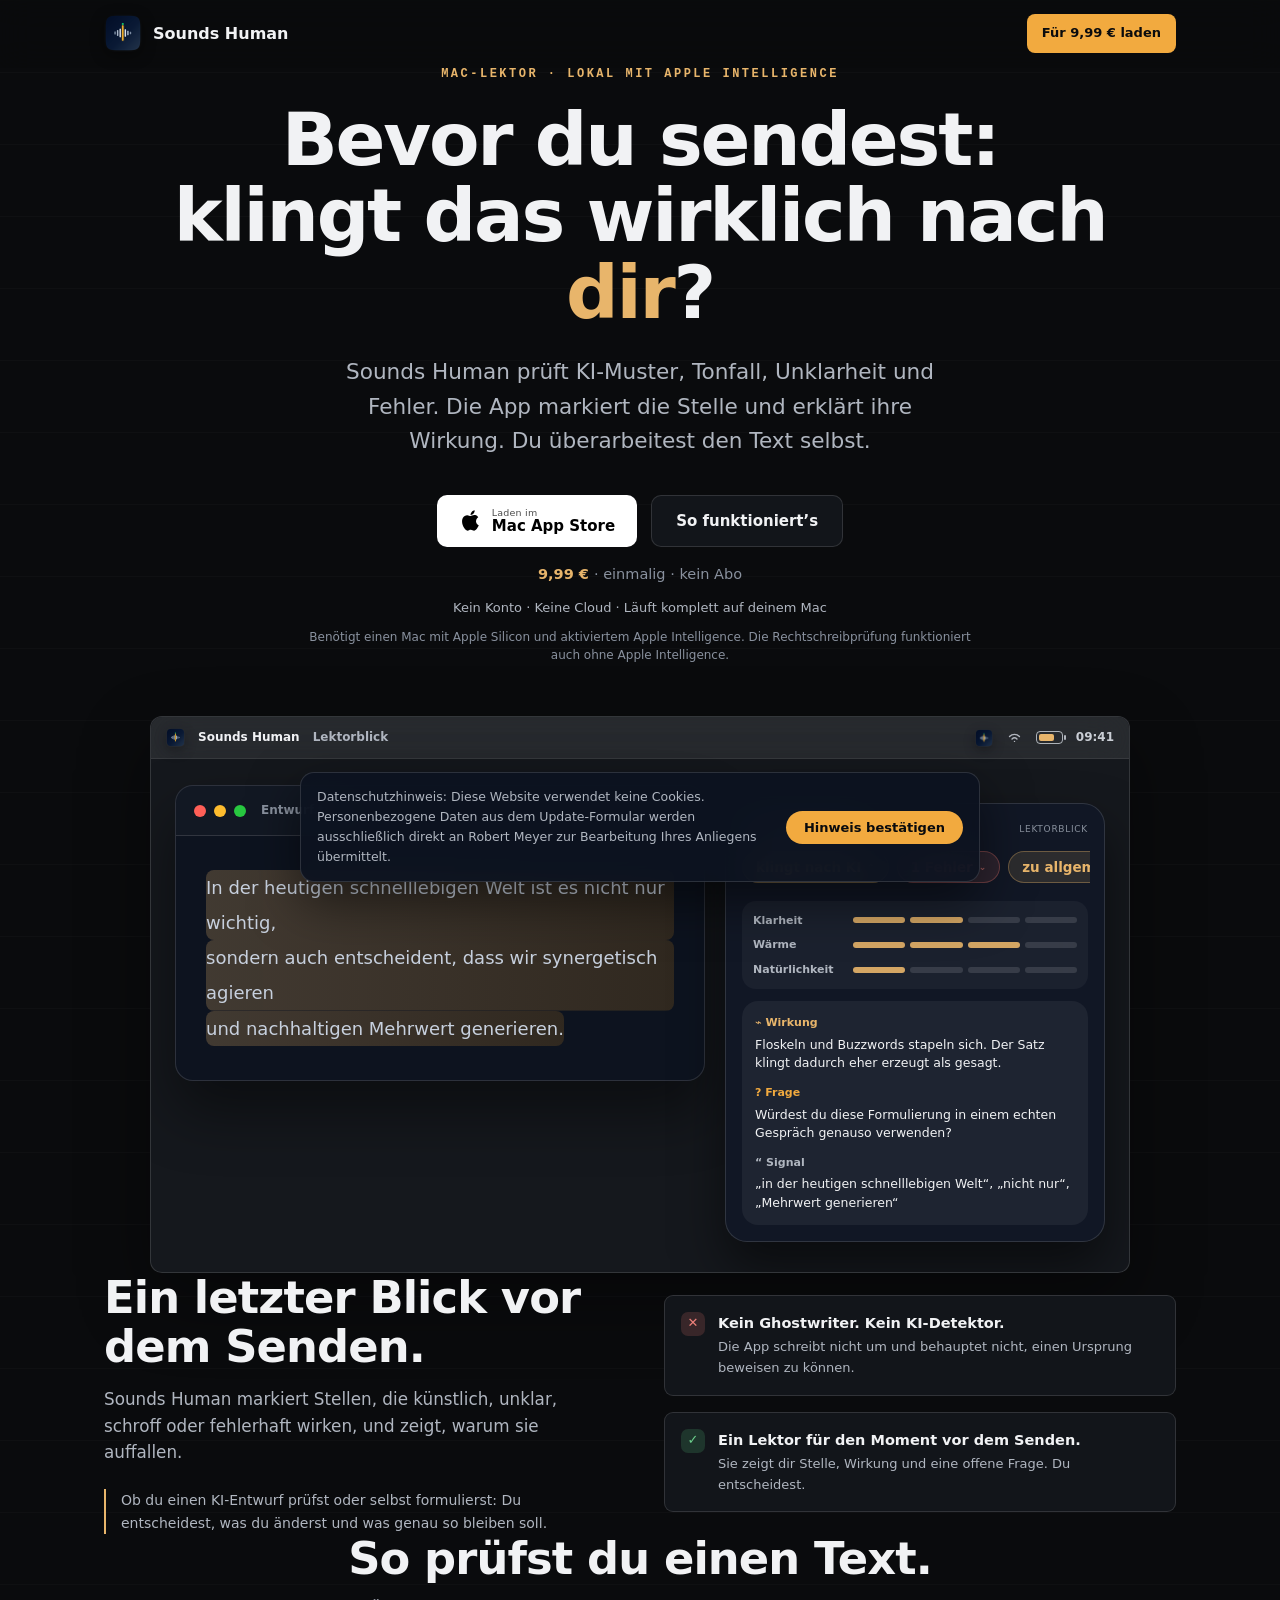
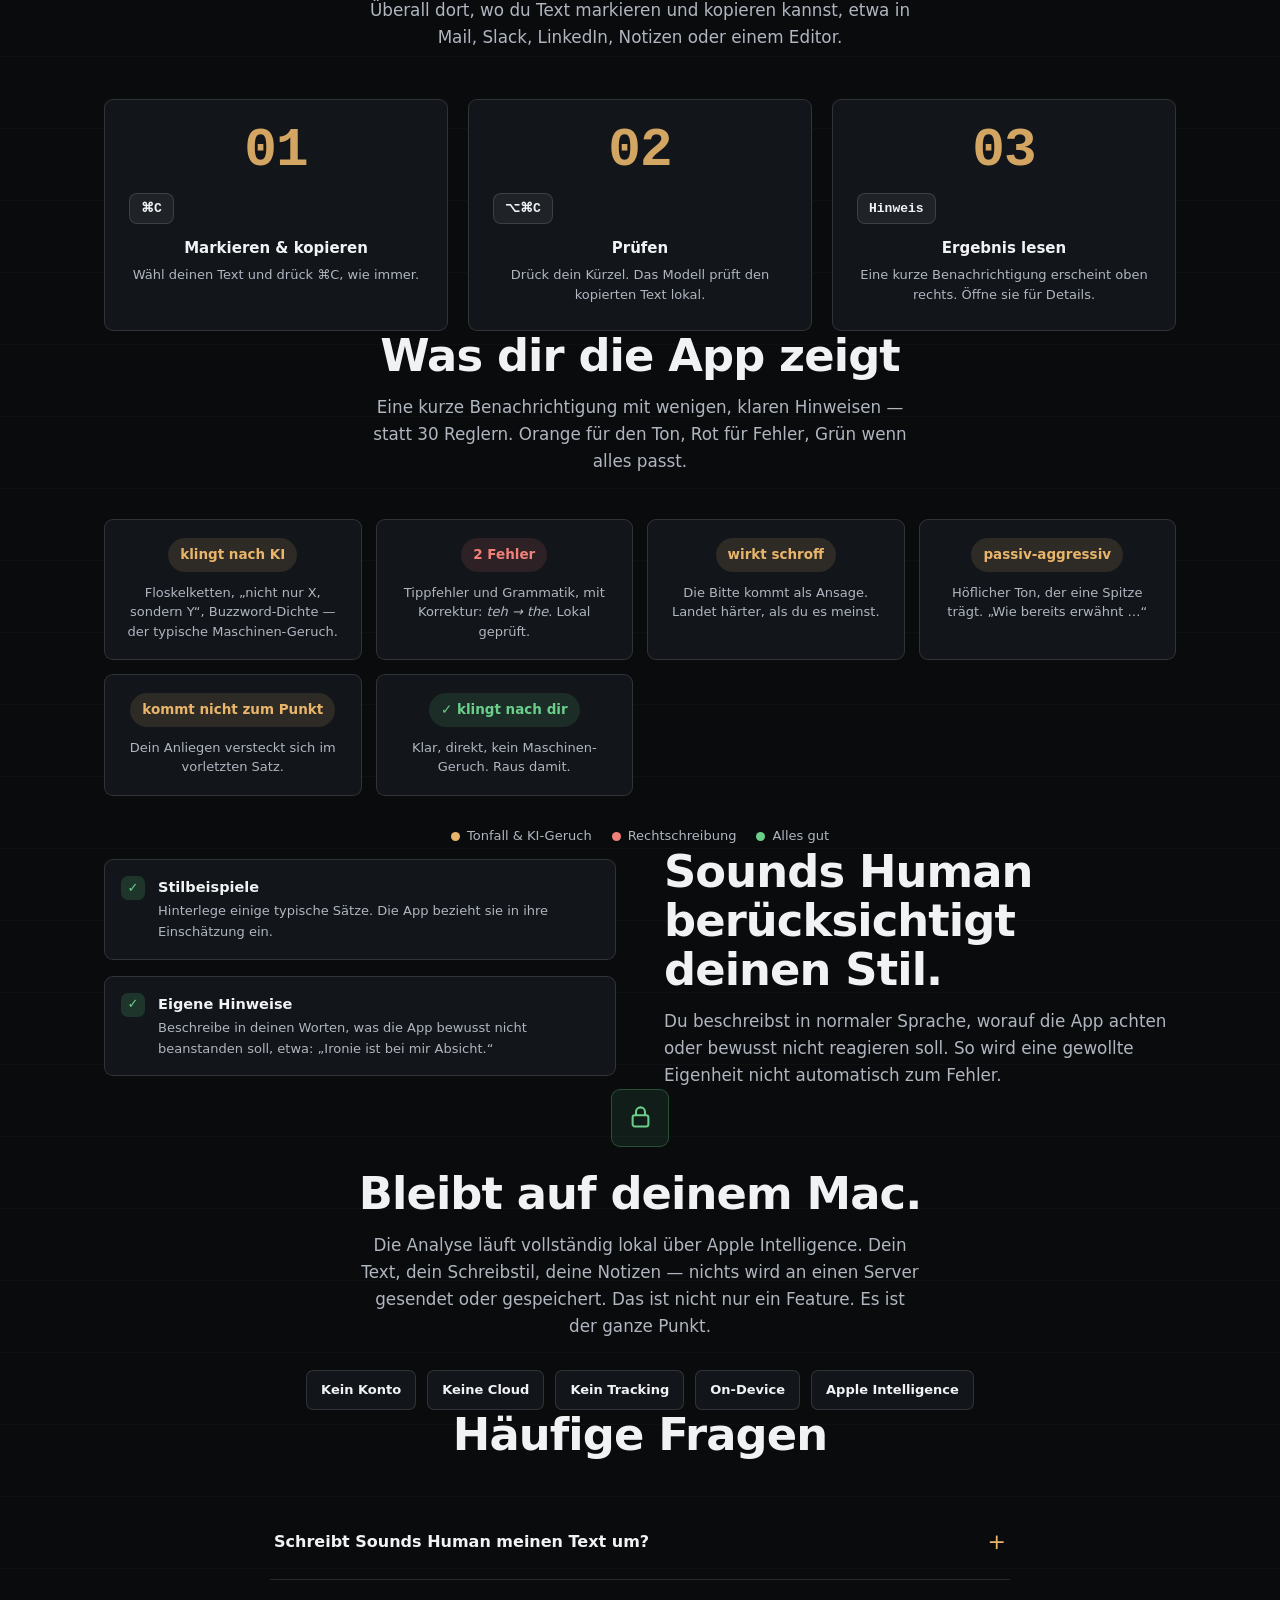
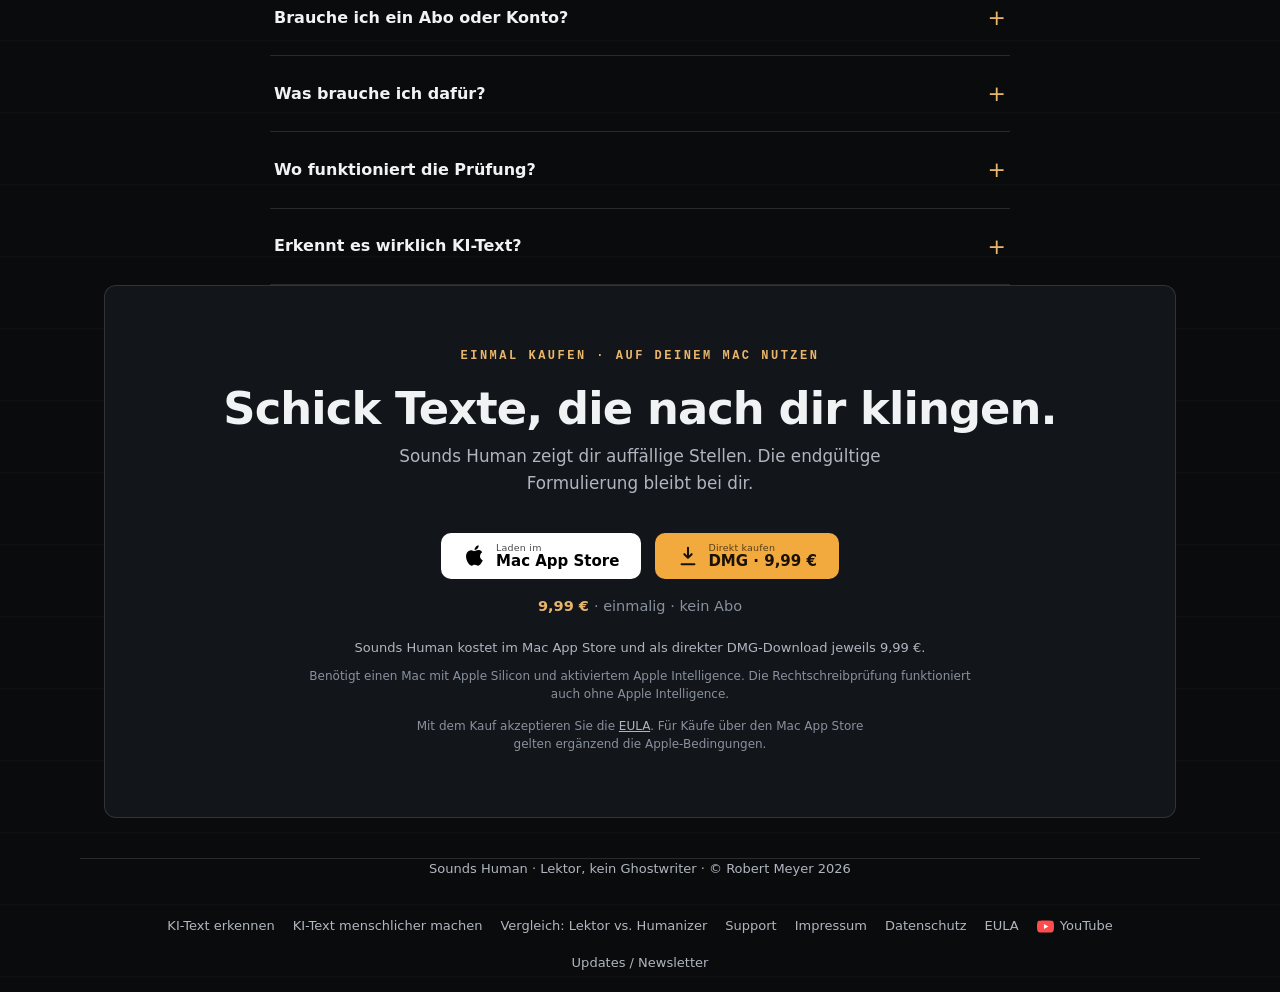
==== commit 333e9ccc: "Add files via upload update style juli2026" ====
--- a/index.html
+++ b/index.html
@@ -3,23 +3,24 @@
 <head>
 <meta charset="utf-8">
 <meta name="viewport" content="width=device-width, initial-scale=1">
-<title>Sounds Human – Bevor du sendest: klingt das wirklich nach dir? | Mac-App</title>
-<meta name="description" content="Der letzte Blick auf deinen Text, bevor ihn jemand anderes liest. Sounds Human markiert künstliche, unklare, schroffe oder fehlerhafte Stellen – lokal auf dem Mac.">
+<title>Sounds Human – KI-Text und Tonfall lokal auf dem Mac</title>
+<meta name="description" content="Sounds Human prüft KI-Muster, Tonfall, Klarheit und Rechtschreibung direkt auf deinem Mac. Kein Umschreiben, kein Konto, kein Abo.">
 <meta name="keywords" content="KI-Text erkennen, klingt nach KI, Tonfall prüfen, Lektor Mac App, Text vor dem Senden prüfen, Apple Intelligence App, Rechtschreibprüfung Mac, ChatGPT Text menschlicher machen">
 <meta name="author" content="Robert Meyer">
 <meta name="robots" content="index,follow,max-image-preview:large">
-<meta name="theme-color" content="#080b12">
+<meta name="theme-color" content="#0a0b0d">
 <link rel="canonical" href="https://sounds-human.de/">
+<link rel="icon" type="image/png" href="icon-76.png">
 <meta property="og:type" content="website">
 <meta property="og:site_name" content="Sounds Human">
 <meta property="og:locale" content="de_DE">
 <meta property="og:url" content="https://sounds-human.de/">
 <meta property="og:title" content="Sounds Human – Bevor du sendest: klingt das wirklich nach dir?">
-<meta property="og:description" content="Der letzte Blick auf deinen Text, bevor ihn jemand anderes liest. Kein Ghostwriter. Kein KI-Detektor. Lokal auf dem Mac.">
+<meta property="og:description" content="Prüft KI-Muster, Tonfall, Klarheit und Rechtschreibung direkt auf deinem Mac. Dein Text bleibt deiner.">
 <meta property="og:image" content="https://sounds-human.de/og-image.png">
 <meta name="twitter:card" content="summary_large_image">
 <meta name="twitter:title" content="Sounds Human – Bevor du sendest: klingt das wirklich nach dir?">
-<meta name="twitter:description" content="Der letzte Blick auf deinen Text, bevor ihn jemand anderes liest. Kein Ghostwriter. Kein KI-Detektor. Lokal auf dem Mac.">
+<meta name="twitter:description" content="Prüft KI-Muster, Tonfall, Klarheit und Rechtschreibung direkt auf deinem Mac. Dein Text bleibt deiner.">
 <meta name="twitter:image" content="https://sounds-human.de/og-image.png">
 <script type="application/ld+json">
 {
@@ -28,8 +29,10 @@
   "name": "Sounds Human",
   "operatingSystem": "macOS",
   "applicationCategory": "BusinessApplication",
-  "description": "Sounds Human markiert vor dem Senden Stellen, die künstlich, unklar, schroff oder fehlerhaft wirken. Es ist ein Lektor für den Moment vor dem Senden, kein Ghostwriter und kein KI-Detektor.",
+  "description": "Mac-App zur lokalen Prüfung von KI-Mustern, Tonfall, Klarheit und Rechtschreibung. Sounds Human markiert auffällige Stellen, ohne Texte umzuschreiben.",
   "url": "https://sounds-human.de/",
+  "downloadUrl": "https://apps.apple.com/de/app/sounds-human/id6780192429?mt=12",
+  "softwareRequirements": "Mac mit Apple Silicon und aktiviertem Apple Intelligence",
   "offers": { "@type": "Offer", "price": "9.99", "priceCurrency": "EUR" },
   "author": { "@type": "Person", "name": "Robert Meyer" }
 }
@@ -37,34 +40,35 @@
 <script defer src="https://cv.rm-on.de/script.js" data-website-id="7956aeae-0eec-42c5-887c-97e8f1986d49"></script>
 <style>
   :root{
-    --bg:#080b12; --bg2:#0f172a; --panel:#121a2b;
-    --amber:#e8b56b; --amber-deep:#f5a524; --green:#5bc77f; --red:#e8736d;
-    --text:#e9eef6; --muted:#94a3b8; --faint:#5b6677;
-    --line:rgba(255,255,255,.08);
-    --glass:rgba(255,255,255,.045);
+    --bg:#0a0b0d; --bg2:#111317; --panel:#15181d;
+    --amber:#e8b56b; --amber-deep:#f2aa3f; --green:#6bcf8c; --red:#ef817a;
+    --text:#f1f2f4; --muted:#b0b6c0; --faint:#89919e;
+    --line:rgba(255,255,255,.13);
+    --glass:#12151a;
   }
   *{box-sizing:border-box;margin:0;padding:0}
   html{scroll-behavior:smooth}
   body{
     background:var(--bg); color:var(--text);
+    background-image:linear-gradient(rgba(255,255,255,.018) 1px,transparent 1px);
+    background-size:100% 72px;
     font-family:-apple-system,BlinkMacSystemFont,"SF Pro Display","Inter",system-ui,sans-serif;
     line-height:1.6; -webkit-font-smoothing:antialiased; overflow-x:hidden;
   }
-  .aurora{position:fixed;inset:0;z-index:0;pointer-events:none;overflow:hidden}
-  .blob{position:absolute;border-radius:50%;filter:blur(90px);opacity:.5}
-  .b1{width:560px;height:560px;background:#3a2a12;top:-160px;left:-120px}
-  .b2{width:480px;height:480px;background:#1a2f24;bottom:-140px;right:-100px;opacity:.4}
-  .b3{width:420px;height:420px;background:#2a1f3a;top:40%;left:55%;opacity:.3}
-  .wrap{position:relative;z-index:1;max-width:1080px;margin:0 auto;padding:0 24px}
+  .wrap{position:relative;z-index:1;max-width:1120px;margin:0 auto;padding:0 24px}
+  .skip-link{position:fixed;top:10px;left:10px;z-index:200;padding:10px 14px;background:var(--amber-deep);color:var(--bg);font-weight:700;text-decoration:none;transform:translateY(-160%)}
+  .skip-link:focus{transform:translateY(0)}
+  :focus-visible{outline:3px solid var(--amber-deep);outline-offset:4px}
 
   nav{display:flex;align-items:center;justify-content:space-between;padding:22px 0}
-  .brand{display:flex;align-items:center;gap:11px;font-weight:600;font-size:16px}
+  .brand{display:flex;align-items:center;gap:11px;font-weight:650;font-size:16px;white-space:nowrap}
   .brand img{width:38px;height:38px;border-radius:10px;box-shadow:0 4px 14px rgba(0,0,0,.4)}
-  .nav-cta{font-size:13px;font-weight:600;color:var(--bg);background:var(--amber-deep);
-    padding:9px 16px;border-radius:999px;text-decoration:none;transition:transform .15s,filter .15s}
+  .nav-cta{font-size:13px;font-weight:700;color:var(--bg);background:var(--amber-deep);
+    padding:9px 15px;border-radius:8px;text-decoration:none;transition:transform .15s,filter .15s}
   .nav-cta:hover{transform:translateY(-1px);filter:brightness(1.05)}
-
-  header{text-align:center;padding:64px 0 40px}
+  .nav-cta-short{display:none}
+
+  header{text-align:center;padding:58px 0 32px}
   .eyebrow{font:600 12px/1 ui-monospace,"SF Mono",monospace;letter-spacing:2.5px;
     color:var(--amber);text-transform:uppercase;margin-bottom:22px}
   h1{font-size:clamp(2.4rem,6vw,4.6rem);font-weight:800;letter-spacing:-.03em;line-height:1.04}
@@ -72,7 +76,7 @@
   .lead{font-size:clamp(1.05rem,2.2vw,1.35rem);color:var(--muted);max-width:620px;
     margin:24px auto 0;font-weight:450}
   .hero-cta{display:flex;gap:14px;justify-content:center;flex-wrap:wrap;margin-top:36px}
-  .btn{font-size:15px;font-weight:600;padding:13px 26px;border-radius:999px;text-decoration:none;
+  .btn{font-size:15px;font-weight:650;padding:13px 24px;border-radius:10px;text-decoration:none;
     display:inline-flex;align-items:center;gap:9px;transition:transform .15s,filter .15s,background .15s}
   .btn-primary{background:var(--amber-deep);color:var(--bg)}
   .btn-primary:hover{transform:translateY(-2px);filter:brightness(1.06)}
@@ -91,12 +95,12 @@
   .buy-note a{color:var(--muted);text-decoration:underline}
   .price{margin-top:16px;font-size:14.5px;font-weight:700;color:var(--amber)}
   .price span{color:var(--faint);font-weight:500}
-  .hero-note{margin-top:12px;font-size:13px;color:var(--faint)}
-
-  .demo{margin:64px auto 0;max-width:960px;position:relative;text-align:left;
-    border:1px solid rgba(255,255,255,.1);border-radius:24px;overflow:hidden;
-    background:linear-gradient(180deg,rgba(20,28,44,.82),rgba(8,12,20,.62));
-    box-shadow:0 34px 80px rgba(0,0,0,.48)}
+  .hero-note{margin-top:12px;font-size:13px;color:var(--muted)}
+  .system-note{max-width:680px;margin:9px auto 0;color:var(--faint);font-size:12px;line-height:1.5}
+
+  .demo{margin:52px auto 0;max-width:980px;position:relative;text-align:left;
+    border:1px solid var(--line);border-radius:12px;overflow:hidden;
+    background:var(--panel);box-shadow:0 28px 70px rgba(0,0,0,.4)}
   .mac-menubar{height:42px;display:flex;align-items:center;justify-content:space-between;
     padding:0 15px;border-bottom:1px solid rgba(255,255,255,.08);
     background:rgba(245,247,251,.08);backdrop-filter:blur(22px);-webkit-backdrop-filter:blur(22px);
@@ -190,34 +194,28 @@
       scroll-behavior:auto!important;transition-duration:.01ms!important}
   }
 
-  section{padding:80px 0;position:relative;z-index:1}
-  .reveal{opacity:0;transform:translateY(26px);transition:opacity .7s,transform .7s}
-  .reveal.in{opacity:1;transform:none}
+  section{padding:72px 0;position:relative;z-index:1}
+  #how,#download{scroll-margin-top:76px}
+  .reveal{opacity:1;transform:none}
+  .has-reveal .reveal{opacity:0;transform:translateY(20px);transition:opacity .45s,transform .45s}
+  .has-reveal .reveal.in{opacity:1;transform:none}
   h2{font-size:clamp(1.8rem,4vw,2.8rem);font-weight:800;letter-spacing:-.02em;line-height:1.1}
   .sec-sub{color:var(--muted);font-size:1.05rem;max-width:560px;margin-top:14px}
   .center{text-align:center}.center .sec-sub{margin-left:auto;margin-right:auto}
 
-  .problem{font-size:clamp(1.5rem,3.6vw,2.4rem);font-weight:700;line-height:1.3;max-width:780px}
-  .problem .hl{color:var(--amber)}
-  .problem .strike{color:var(--faint);text-decoration:none;
-    background-image:linear-gradient(var(--red),var(--red));
-    background-position:0 56%;background-repeat:no-repeat;background-size:0% 2px;
-    transition:background-size 1.1s cubic-bezier(.2,.7,.2,1) .35s}
-  .problem.in .strike{background-size:100% 2px;animation:detectPulse 2.4s 1.5s ease-in-out infinite}
-  @keyframes detectPulse{0%,100%{opacity:.5}50%{opacity:.82}}
-
   .split{display:grid;grid-template-columns:1fr 1fr;gap:48px;align-items:center}
   .vs{display:flex;flex-direction:column;gap:16px}
-  .vs-row{display:flex;align-items:flex-start;gap:13px;padding:16px;border-radius:14px;
+  .vs-row{display:flex;align-items:flex-start;gap:13px;padding:16px;border-radius:9px;
     background:var(--glass);border:1px solid var(--line)}
   .vs-row .ic{flex:0 0 auto;width:24px;height:24px;border-radius:7px;display:grid;place-items:center;font-size:13px;font-weight:800}
   .vs-row.no .ic{background:rgba(232,115,109,.18);color:var(--red)}
   .vs-row.yes .ic{background:rgba(91,199,127,.18);color:var(--green)}
   .vs-row b{font-size:14.5px;display:block}
   .vs-row p{font-size:13px;color:var(--muted);margin-top:2px}
+  .audience-note{max-width:50ch;margin-top:23px;padding-left:15px;border-left:2px solid var(--amber);color:var(--muted);font-size:14px}
 
   .steps{display:grid;grid-template-columns:repeat(3,1fr);gap:20px;margin-top:48px}
-  .step{background:var(--glass);border:1px solid var(--line);border-radius:18px;padding:24px}
+  .step{background:var(--glass);border:1px solid var(--line);border-radius:9px;padding:24px}
   .step .n{font:800 clamp(2.6rem,5vw,3.4rem)/1 ui-monospace,monospace;color:var(--amber);letter-spacing:-1px;display:block;opacity:.9}
   .step .keys{margin:14px 0 12px;display:flex;gap:6px;flex-wrap:wrap}
   .key{font:700 13px/1 ui-monospace,monospace;background:rgba(255,255,255,.06);
@@ -226,7 +224,7 @@
   .step p{font-size:13px;color:var(--muted);margin-top:5px}
 
   .gallery{display:grid;grid-template-columns:repeat(auto-fill,minmax(230px,1fr));gap:14px;margin-top:44px}
-  .gcard{background:var(--glass);border:1px solid var(--line);border-radius:16px;padding:18px;
+  .gcard{background:var(--glass);border:1px solid var(--line);border-radius:9px;padding:18px;
     transition:transform .2s,border-color .2s}
   .gcard:hover{transform:translateY(-3px)}
   .gpill{display:inline-flex;align-items:center;gap:6px;font-size:13.5px;font-weight:600;
@@ -237,10 +235,11 @@
   .dot{width:9px;height:9px;border-radius:50%}
 
   .privacy{text-align:center}
-  .lock{width:64px;height:64px;border-radius:18px;display:grid;place-items:center;margin:0 auto 22px;
-    background:rgba(91,199,127,.12);border:1px solid rgba(91,199,127,.25);font-size:28px}
+  .lock{width:58px;height:58px;border-radius:9px;display:grid;place-items:center;margin:0 auto 22px;
+    background:rgba(91,199,127,.1);border:1px solid rgba(91,199,127,.3);color:var(--green)}
+  .lock svg{width:27px;height:27px}
   .badges{display:flex;gap:11px;flex-wrap:wrap;justify-content:center;margin-top:30px}
-  .badge{font-size:13px;font-weight:600;padding:9px 16px;border-radius:999px;
+  .badge{font-size:13px;font-weight:600;padding:9px 14px;border-radius:7px;
     background:var(--glass);border:1px solid var(--line)}
 
   .faq{max-width:740px;margin:44px auto 0}
@@ -251,8 +250,9 @@
   details[open] summary::after{transform:rotate(45deg)}
   details p{color:var(--muted);font-size:14.5px;margin-top:12px}
 
-  .final{text-align:center;background:linear-gradient(180deg,transparent,rgba(232,181,107,.05));border-radius:32px;padding:72px 24px;margin-bottom:40px}
-  footer{border-top:1px solid var(--line);padding:34px 0;text-align:center;color:var(--faint);font-size:13px}
+  .final{text-align:center;background:var(--glass);border:1px solid var(--line);border-radius:12px;padding:64px 24px;margin-bottom:40px}
+  .purchase-choice{max-width:640px;margin:20px auto 0;color:var(--muted);font-size:13px;line-height:1.55}
+  footer{border-top:1px solid var(--line);padding:34px 0;text-align:center;color:var(--muted);font-size:13px}
   footer a{color:var(--muted);text-decoration:none}
 
   .modal{position:fixed;inset:0;z-index:100;background:rgba(4,7,12,.7);
@@ -261,7 +261,7 @@
     opacity:0;visibility:hidden;transition:opacity .25s,visibility .25s}
   .modal.open{opacity:1;visibility:visible}
   .modal-box{position:relative;width:100%;max-width:760px;height:80vh;
-    background:#0a0e17;border:1px solid var(--line);border-radius:20px;overflow:hidden;
+    background:#0a0e17;border:1px solid var(--line);border-radius:12px;overflow:hidden;
     box-shadow:0 40px 80px rgba(0,0,0,.6);transform:translateY(14px);transition:transform .25s}
   .modal.open .modal-box{transform:none}
   .modal-box iframe{width:100%;height:100%;border:0;background:#0a0e17}
@@ -270,6 +270,7 @@
     color:var(--text);font-size:16px;cursor:pointer;display:grid;place-items:center;
     transition:background .15s}
   .modal-close:hover{background:rgba(255,255,255,.1)}
+  .dialog-title{position:absolute;width:1px;height:1px;padding:0;margin:-1px;overflow:hidden;clip:rect(0,0,0,0);white-space:nowrap;border:0}
 
   .foot-nav{display:flex;gap:18px;flex-wrap:wrap;justify-content:center;align-items:center;margin-top:14px}
   .foot-nav a,.foot-btn{color:var(--muted);text-decoration:none;font-size:13px;
@@ -279,7 +280,7 @@
   .foot-nav .yt svg{width:17px;height:17px}
 
   .updates-box{position:relative;width:100%;max-width:440px;background:#0d1320;
-    border:1px solid var(--line);border-radius:20px;padding:28px 26px 26px;
+    border:1px solid var(--line);border-radius:12px;padding:28px 26px 26px;
     box-shadow:0 40px 80px rgba(0,0,0,.6);transform:translateY(14px);transition:transform .25s;text-align:left}
   .modal.open .updates-box{transform:none}
   .updates-box h3{font-size:1.15rem;font-weight:800;margin-bottom:6px}
@@ -287,7 +288,8 @@
   .updates-box label{display:block;font-size:12px;font-weight:600;color:var(--muted);margin-bottom:6px}
   .updates-box input{width:100%;background:rgba(255,255,255,.04);border:1px solid var(--line);
     border-radius:10px;padding:11px 13px;color:var(--text);font-size:14px;margin-bottom:14px;font-family:inherit}
-  .updates-box input:focus{outline:none;border-color:var(--amber)}
+  .updates-box input:focus{border-color:var(--amber)}
+  .updates-box input:focus-visible{outline:3px solid var(--amber-deep);outline-offset:2px}
   .updates-box .btn{width:100%;justify-content:center;cursor:pointer;border:0;font-family:inherit}
   .ustatus{font-size:13px;margin-top:12px;min-height:18px;color:var(--muted)}
   .ustatus.ok{color:var(--green)}.ustatus.err{color:var(--red)}
@@ -303,10 +305,10 @@
   .cookie button{flex:0 0 auto;background:var(--amber-deep);color:var(--bg);border:0;
     border-radius:999px;padding:9px 18px;font-size:13px;font-weight:600;cursor:pointer;font-family:inherit}
 
-  .navbar{position:sticky;top:0;z-index:90;background:rgba(8,11,18,.72);
+  .navbar{position:sticky;top:0;z-index:90;background:rgba(10,11,13,.84);
     backdrop-filter:blur(16px);-webkit-backdrop-filter:blur(16px);
     border-bottom:1px solid transparent;transition:border-color .3s,background .3s}
-  .navbar.scrolled{border-bottom-color:var(--line);background:rgba(8,11,18,.86)}
+  .navbar.scrolled{border-bottom-color:var(--line);background:rgba(10,11,13,.96)}
   .navbar nav{padding:14px 0}
 
   .totop{position:fixed;right:22px;bottom:22px;z-index:95;width:44px;height:44px;border-radius:50%;
@@ -317,20 +319,36 @@
   .totop.show{opacity:1;visibility:visible;transform:none}
   .totop:hover{background:rgba(255,255,255,.1)}
 
-  .audience{display:grid;grid-template-columns:1fr 1fr;gap:18px;margin-top:40px;text-align:left}
-  .aud-card{background:var(--glass);border:1px solid var(--line);border-radius:18px;padding:26px;
-    transition:transform .2s,border-color .2s}
-  .aud-card:hover{transform:translateY(-3px);border-color:rgba(232,181,107,.3)}
-  .aud-ic{font-size:28px;margin-bottom:14px}
-  .aud-card h3{font-size:1.12rem;font-weight:700;margin-bottom:8px}
-  .aud-card p{font-size:14px;color:var(--muted);line-height:1.55}
-
   @media(max-width:720px){
-    .split,.steps,.audience{grid-template-columns:1fr}
+    .split,.steps{grid-template-columns:1fr}
     section{padding:60px 0}
     .modal-box{height:88vh}
   }
-  @media(max-width:560px){.cookie{flex-direction:column;align-items:stretch;text-align:center}}
+  @media(max-width:560px){
+    .cookie{flex-direction:column;align-items:stretch;text-align:center}
+    .wrap{padding-left:18px;padding-right:18px}
+    .navbar nav{gap:14px;padding:11px 0}
+    .brand{font-size:14px;gap:8px}
+    .brand img{width:34px;height:34px;border-radius:8px}
+    .nav-cta{padding:9px 12px;font-size:12px;white-space:nowrap}
+    .nav-cta-full{display:none}.nav-cta-short{display:inline}
+    header{padding-top:45px}
+    .eyebrow{font-size:10px;letter-spacing:1.7px;line-height:1.5}
+    .hero-cta{flex-direction:column;align-items:center}
+    .btn{width:min(270px,100%);justify-content:center}
+    .system-note{font-size:11.5px}
+    .demo{margin-top:44px}
+    .demo-workspace{padding:14px}
+    .notif{padding:14px}
+    .final{padding:48px 18px}
+    .updates-box input{font-size:16px}
+  }
+  @media(min-width:361px) and (max-width:560px){
+    .gallery{grid-template-columns:repeat(2,minmax(0,1fr));gap:10px}
+    .gcard{padding:14px}
+    .gpill{max-width:100%;padding:5px 9px;font-size:12px;white-space:normal}
+    .gcard p{font-size:12.5px}
+  }
 </style>
 <script
     src="https://analyse.ki-notch.de/api/script.js"
@@ -340,26 +358,27 @@
 </head>
 <body>
 
-<div class="aurora"><div class="blob b1"></div><div class="blob b2"></div><div class="blob b3"></div></div>
+<a class="skip-link" href="#main-content">Zum Inhalt springen</a>
 
 <div class="navbar" id="navbar">
   <div class="wrap">
     <nav>
       <div class="brand">
-        <img src="icon.png" alt="Sounds Human App-Icon" width="38" height="38">
+        <img src="icon-76.png" alt="Sounds Human App-Icon" width="38" height="38">
         Sounds Human
       </div>
-      <a class="nav-cta" href="#download">Text vor dem Senden prüfen</a>
+      <a class="nav-cta" href="#download"><span class="nav-cta-full">Für 9,99 € laden</span><span class="nav-cta-short">Jetzt laden</span></a>
     </nav>
   </div>
 </div>
 
+<main id="main-content">
 <header class="wrap">
-  <div class="eyebrow">Für den Mac · Lokal · Apple Intelligence</div>
+  <div class="eyebrow">Mac-Lektor · lokal mit Apple Intelligence</div>
   <h1>Bevor du sendest:<br>klingt das wirklich nach <span class="amber">dir</span>?</h1>
-  <p class="lead">Sounds Human prüft deinen Text auf KI-Geruch, Tonfall, Unklarheit und Fehler. Es schreibt nichts um. Es zeigt dir nur, wie dein Text wirkt.</p>
+  <p class="lead">Sounds Human prüft KI-Muster, Tonfall, Unklarheit und Fehler. Die App markiert die Stelle und erklärt ihre Wirkung. Du überarbeitest den Text selbst.</p>
   <div class="hero-cta">
-    <a class="btn btn-store" href="https://apps.apple.com/de/app/sounds-human/id6780192429?mt=12" target="_blank" rel="noopener" aria-label="Im Mac App Store laden" data-rybbit-event="app_store_click" data-rybbit-prop-location="hero">
+    <a class="btn btn-store" href="https://apps.apple.com/de/app/sounds-human/id6780192429?mt=12" target="_blank" rel="noopener" data-rybbit-event="app_store_click" data-rybbit-prop-location="hero">
       <svg viewBox="0 0 24 24" fill="currentColor" aria-hidden="true"><path d="M17.05 12.04c-.03-2.6 2.13-3.85 2.22-3.91-1.21-1.77-3.09-2.01-3.76-2.04-1.6-.16-3.12.94-3.93.94-.81 0-2.06-.92-3.39-.89-1.74.03-3.35 1.01-4.25 2.57-1.81 3.14-.46 7.79 1.3 10.34.86 1.25 1.88 2.65 3.22 2.6 1.29-.05 1.78-.83 3.34-.83 1.56 0 2 .83 3.37.81 1.39-.03 2.27-1.27 3.12-2.53.98-1.45 1.39-2.85 1.41-2.92-.03-.01-2.7-1.04-2.73-4.13zM14.6 4.59c.71-.86 1.19-2.06 1.06-3.25-1.02.04-2.26.68-3 1.54-.66.76-1.24 1.98-1.08 3.15 1.14.09 2.3-.58 3.02-1.44z"/></svg>
       <span class="st"><small>Laden im</small><b>Mac App Store</b></span>
     </a>
@@ -367,16 +386,17 @@
   </div>
   <div class="price">9,99 € <span>· einmalig · kein Abo</span></div>
   <div class="hero-note">Kein Konto · Keine Cloud · Läuft komplett auf deinem Mac</div>
+  <p class="system-note">Benötigt einen Mac mit Apple Silicon und aktiviertem Apple Intelligence. Die Rechtschreibprüfung funktioniert auch ohne Apple Intelligence.</p>
 
   <div class="demo">
     <div class="mac-menubar" aria-hidden="true">
       <div class="menu-left">
-        <img src="icon.png" alt="">
+        <img src="icon-76.png" alt="">
         <span class="menu-app">Sounds Human</span>
         <span class="menu-muted">Lektorblick</span>
       </div>
       <div class="menu-right">
-        <img class="menu-status-app" src="icon.png" alt="" aria-hidden="true">
+        <img class="menu-status-app" src="icon-76.png" alt="" aria-hidden="true">
         <span class="menu-icon" aria-hidden="true">
           <svg viewBox="0 0 24 24" fill="none"><path d="M5 10.5a10 10 0 0 1 14 0M8.5 14a5 5 0 0 1 7 0M12 17.5h.01" stroke="currentColor" stroke-width="2" stroke-linecap="round"/></svg>
         </span>
@@ -402,17 +422,17 @@
           <span class="tap">Lektorblick</span>
         </div>
         <div class="notif-pills">
-          <button class="pill amber open" type="button"
+          <button class="pill amber open" type="button" aria-pressed="true"
             data-clarity="2" data-warmth="3" data-natural="1"
             data-effect="Floskeln und Buzzwords stapeln sich. Der Satz klingt dadurch eher erzeugt als gesagt."
             data-question="Würdest du diese Formulierung in einem echten Gespräch genauso verwenden?"
             data-signal="„in der heutigen schnelllebigen Welt“, „nicht nur“, „Mehrwert generieren“">klingt nach KI <span class="chev">⌄</span></button>
-          <button class="pill red" type="button"
+          <button class="pill red" type="button" aria-pressed="false"
             data-clarity="3" data-warmth="3" data-natural="3"
             data-effect="Ein Tippfehler lenkt vom Inhalt ab und wirkt in einem kurzen Text sofort unaufmerksam."
             data-question="Soll der Text vor dem Senden noch einmal glatt gelesen werden?"
             data-signal="entscheident → entscheidend">1 Fehler <span class="chev">⌄</span></button>
-          <button class="pill amber" type="button"
+          <button class="pill amber" type="button" aria-pressed="false"
             data-clarity="1" data-warmth="3" data-natural="2"
             data-effect="Der Satz bleibt groß und abstrakt. Der Leser weiß noch nicht, was konkret gemeint ist."
             data-question="Welche konkrete Aussage soll beim Empfänger hängen bleiben?"
@@ -423,7 +443,7 @@
           <div class="meter"><span>Wärme</span><div class="bars" id="meterWarmth" data-score="3"><i></i><i></i><i></i><i></i></div></div>
           <div class="meter"><span>Natürlichkeit</span><div class="bars" id="meterNatural" data-score="1"><i></i><i></i><i></i><i></i></div></div>
         </div>
-        <div class="notif-detail" id="notifD">
+        <div class="notif-detail" id="notifD" aria-live="polite">
           <div class="detail-block">
             <div class="detail-label">⌁ Wirkung</div>
             <p class="detail-text" id="notifEffect">Floskeln und Buzzwords stapeln sich. Der Satz klingt dadurch eher erzeugt als gesagt.</p>
@@ -442,16 +462,12 @@
   </div>
 </header>
 
-<section class="wrap center">
-  <p class="problem reveal"><span class="hl">Viele Texte klingen heute korrekt.</span><br>Aber nicht mehr nach einer Person.</p>
-  <p class="sec-sub reveal" style="margin:18px auto 0">Zu glatt. Zu allgemein. Zu viele Floskeln. Sounds Human zeigt dir diese Stellen, bevor du sie abschickst.</p>
-</section>
-
 <section class="wrap">
   <div class="split">
     <div class="reveal">
-      <h2>Der letzte Blick auf deinen Text, bevor ihn jemand anderes liest.</h2>
-      <p class="sec-sub">Sounds Human markiert Stellen, die künstlich, unklar, schroff oder fehlerhaft wirken. Lokal auf deinem Mac. Ohne Konto. Ohne Cloud. Ohne deinen Stil glattzubügeln.</p>
+      <h2>Ein letzter Blick vor dem Senden.</h2>
+      <p class="sec-sub">Sounds Human markiert Stellen, die künstlich, unklar, schroff oder fehlerhaft wirken, und zeigt, warum sie auffallen.</p>
+      <p class="audience-note">Ob du einen KI-Entwurf prüfst oder selbst formulierst: Du entscheidest, was du änderst und was genau so bleiben soll.</p>
     </div>
     <div class="vs reveal">
       <div class="vs-row no"><div class="ic">✕</div><div><b>Kein Ghostwriter. Kein KI-Detektor.</b><p>Die App schreibt nicht um und behauptet nicht, einen Ursprung beweisen zu können.</p></div></div>
@@ -460,30 +476,13 @@
   </div>
 </section>
 
-<section class="wrap center">
-  <h2 class="reveal">Egal, wie du schreibst.</h2>
-  <p class="sec-sub reveal">Sounds Human ist für beide da — das Ziel ist immer dasselbe: ein Text, der nach einem Menschen klingt.</p>
-  <div class="audience">
-    <div class="aud-card reveal">
-      <div class="aud-ic">🤖</div>
-      <h3>Du nutzt KI zum Schreiben?</h3>
-      <p>Völlig okay. Sounds Human sorgt dafür, dass es niemand merkt: Es findet den verräterischen Maschinen-Klang, den du selbst überliest — bevor du sendest.</p>
-    </div>
-    <div class="aud-card reveal">
-      <div class="aud-ic">✍️</div>
-      <h3>Du formulierst lieber selbst?</h3>
-      <p>Dann ist Sounds Human dein Lektor, kein Ghostwriter. Es liest mit und gibt ehrliches Feedback zu Ton und Wirkung — und nimmt dir das Schreiben trotzdem nie aus der Hand.</p>
-    </div>
-  </div>
-</section>
-
 <section class="wrap center" id="how">
-  <h2 class="reveal">Drei Tasten, fertig.</h2>
-  <p class="sec-sub reveal">Funktioniert in jeder App — Mail, Slack, LinkedIn, Notizen.</p>
+  <h2 class="reveal">So prüfst du einen Text.</h2>
+  <p class="sec-sub reveal">Überall dort, wo du Text markieren und kopieren kannst, etwa in Mail, Slack, LinkedIn, Notizen oder einem Editor.</p>
   <div class="steps">
     <div class="step reveal"><div class="n">01</div><div class="keys"><span class="key">⌘C</span></div><h3>Markieren & kopieren</h3><p>Wähl deinen Text und drück ⌘C, wie immer.</p></div>
-    <div class="step reveal"><div class="n">02</div><div class="keys"><span class="key">⌥⌘C</span></div><h3>Prüfen</h3><p>Dein Kürzel drücken. Das Modell denkt kurz lokal nach.</p></div>
-    <div class="step reveal"><div class="n">03</div><div class="keys"><span class="key">👀</span></div><h3>Hinweis lesen</h3><p>Eine kurze Benachrichtigung erscheint oben rechts. Antippen für Details.</p></div>
+    <div class="step reveal"><div class="n">02</div><div class="keys"><span class="key">⌥⌘C</span></div><h3>Prüfen</h3><p>Drück dein Kürzel. Das Modell prüft den kopierten Text lokal.</p></div>
+    <div class="step reveal"><div class="n">03</div><div class="keys"><span class="key">Hinweis</span></div><h3>Ergebnis lesen</h3><p>Eine kurze Benachrichtigung erscheint oben rechts. Öffne sie für Details.</p></div>
   </div>
 </section>
 
@@ -508,18 +507,18 @@
 <section class="wrap">
   <div class="split">
     <div class="vs reveal">
-      <div class="vs-row yes"><div class="ic">✓</div><div><b>Dein Schreibstil</b><p>Gib ein paar typische Sätze an — die App lernt, was bei dir „klingt nach dir“ heißt.</p></div></div>
-      <div class="vs-row yes"><div class="ic">✓</div><div><b>Worauf achten</b><p>Sag in deinen Worten, was sie ignorieren soll: „Ironie ist bei mir Absicht.“</p></div></div>
+      <div class="vs-row yes"><div class="ic">✓</div><div><b>Stilbeispiele</b><p>Hinterlege einige typische Sätze. Die App bezieht sie in ihre Einschätzung ein.</p></div></div>
+      <div class="vs-row yes"><div class="ic">✓</div><div><b>Eigene Hinweise</b><p>Beschreibe in deinen Worten, was die App bewusst nicht beanstanden soll, etwa: „Ironie ist bei mir Absicht.“</p></div></div>
     </div>
     <div class="reveal">
-      <h2>Es lernt, wie du klingst.</h2>
-      <p class="sec-sub">Keine Checkbox-Wüste. Du sagst der App in normaler Sprache, worauf sie achten soll — und sie respektiert es. Genauso menschlich wie der Anspruch an deinen Text.</p>
+      <h2>Sounds Human berücksichtigt deinen Stil.</h2>
+      <p class="sec-sub">Du beschreibst in normaler Sprache, worauf die App achten oder bewusst nicht reagieren soll. So wird eine gewollte Eigenheit nicht automatisch zum Fehler.</p>
     </div>
   </div>
 </section>
 
 <section class="wrap privacy">
-  <div class="lock reveal" style="opacity:1;transform:none">🔒</div>
+  <div class="lock reveal" style="opacity:1;transform:none" aria-hidden="true"><svg viewBox="0 0 24 24" fill="none" stroke="currentColor" stroke-width="1.8"><rect x="5" y="10" width="14" height="10" rx="2"/><path d="M8 10V7a4 4 0 0 1 8 0v3"/></svg></div>
   <h2 class="reveal">Bleibt auf deinem Mac.</h2>
   <p class="sec-sub reveal" style="margin:14px auto 0">Die Analyse läuft vollständig lokal über Apple Intelligence. Dein Text, dein Schreibstil, deine Notizen — nichts wird an einen Server gesendet oder gespeichert. Das ist nicht nur ein Feature. Es ist der ganze Punkt.</p>
   <div class="badges reveal">
@@ -534,21 +533,21 @@
 <section class="wrap">
   <h2 class="center reveal">Häufige Fragen</h2>
   <div class="faq">
-    <details class="reveal"><summary>Schreibt Sounds Human meinen Text um?</summary><p>Nein — bewusst nicht. Es zeigt dir die Stelle, die Wirkung und eine offene Frage. Die Formulierung bleibt immer deine. Genau das unterscheidet es von Writing Tools und ChatGPT.</p></details>
+    <details class="reveal"><summary>Schreibt Sounds Human meinen Text um?</summary><p>Nein. Die App zeigt dir die Stelle, ihre Wirkung und eine offene Frage. Du überarbeitest den Text selbst.</p></details>
     <details class="reveal"><summary>Brauche ich ein Abo oder Konto?</summary><p>Nein. Einmal laden, fertig. Kein Konto, kein Login, keine Cloud. Alles läuft auf deinem Mac.</p></details>
     <details class="reveal"><summary>Was brauche ich dafür?</summary><p>Einen Mac mit Apple Intelligence (Apple Silicon, M-Serie) und aktiviertem Apple Intelligence. Die Rechtschreibprüfung funktioniert auch ohne.</p></details>
-    <details class="reveal"><summary>Funktioniert es in jeder App?</summary><p>Ja. Du markierst Text, drückst ⌘C und dann dein Kürzel — egal ob Mail, Slack, LinkedIn, Notizen oder ein Editor.</p></details>
-    <details class="reveal"><summary>Erkennt es wirklich KI-Text?</summary><p>Es erkennt die verräterischen Muster, die Leser als „KI-Geruch“ wahrnehmen — Floskeln, „nicht nur X, sondern Y“, Buzzword-Dichte. Keine forensische Detektion, sondern ein ehrlicher Spiegel.</p></details>
+    <details class="reveal"><summary>Wo funktioniert die Prüfung?</summary><p>In Apps, in denen du Text markieren und kopieren kannst. Dazu gehören Mail, Slack, LinkedIn, Notizen und gängige Editoren.</p></details>
+    <details class="reveal"><summary>Erkennt es wirklich KI-Text?</summary><p>Sounds Human markiert Muster, die oft künstlich wirken, etwa Floskelketten, „nicht nur X, sondern Y“ oder eine hohe Buzzword-Dichte. Die App behauptet nicht, den Ursprung eines Textes forensisch bestimmen zu können.</p></details>
   </div>
 </section>
 
 <section class="wrap" id="download">
   <div class="final reveal">
-    <div class="eyebrow">Bereit?</div>
-    <h2 style="margin-bottom:10px">Schick nie wieder Maschinen-Text.</h2>
-    <p class="sec-sub" style="margin:0 auto 24px">Ein Kürzel. Ein Blick. Dann weißt du, ob es nach dir klingt.</p>
+    <div class="eyebrow">Einmal kaufen · auf deinem Mac nutzen</div>
+    <h2 style="margin-bottom:10px">Schick Texte, die nach dir klingen.</h2>
+    <p class="sec-sub" style="margin:0 auto 24px">Sounds Human zeigt dir auffällige Stellen. Die endgültige Formulierung bleibt bei dir.</p>
     <div class="hero-cta">
-      <a class="btn btn-store" href="https://apps.apple.com/de/app/sounds-human/id6780192429?mt=12" target="_blank" rel="noopener" aria-label="Im Mac App Store laden" data-rybbit-event="app_store_click" data-rybbit-prop-location="final_cta">
+      <a class="btn btn-store" href="https://apps.apple.com/de/app/sounds-human/id6780192429?mt=12" target="_blank" rel="noopener" data-rybbit-event="app_store_click" data-rybbit-prop-location="final_cta">
         <svg viewBox="0 0 24 24" fill="currentColor" aria-hidden="true"><path d="M17.05 12.04c-.03-2.6 2.13-3.85 2.22-3.91-1.21-1.77-3.09-2.01-3.76-2.04-1.6-.16-3.12.94-3.93.94-.81 0-2.06-.92-3.39-.89-1.74.03-3.35 1.01-4.25 2.57-1.81 3.14-.46 7.79 1.3 10.34.86 1.25 1.88 2.65 3.22 2.6 1.29-.05 1.78-.83 3.34-.83 1.56 0 2 .83 3.37.81 1.39-.03 2.27-1.27 3.12-2.53.98-1.45 1.39-2.85 1.41-2.92-.03-.01-2.7-1.04-2.73-4.13zM14.6 4.59c.71-.86 1.19-2.06 1.06-3.25-1.02.04-2.26.68-3 1.54-.66.76-1.24 1.98-1.08 3.15 1.14.09 2.3-.58 3.02-1.44z"/></svg>
         <span class="st"><small>Laden im</small><b>Mac App Store</b></span>
       </a>
@@ -558,9 +557,12 @@
       </a>
     </div>
     <div class="price" style="margin-top:16px">9,99 € <span>· einmalig · kein Abo</span></div>
-    <p class="buy-note">Mit dem Kauf akzeptieren Sie die <a href="#" onclick="openModal('eula.html');return false">EULA</a>. Für Käufe über den Mac App Store gelten ergänzend die Apple-Bedingungen.</p>
+    <p class="purchase-choice">Sounds Human kostet im Mac App Store und als direkter DMG-Download jeweils 9,99 €.</p>
+    <p class="system-note">Benötigt einen Mac mit Apple Silicon und aktiviertem Apple Intelligence. Die Rechtschreibprüfung funktioniert auch ohne Apple Intelligence.</p>
+    <p class="buy-note">Mit dem Kauf akzeptieren Sie die <a href="eula.html" onclick="openModal('eula.html',this);return false">EULA</a>. Für Käufe über den Mac App Store gelten ergänzend die Apple-Bedingungen.</p>
   </div>
 </section>
+</main>
 
 <footer class="wrap">
   Sounds Human · Lektor, kein Ghostwriter · © Robert Meyer 2026
@@ -568,10 +570,10 @@
     <a href="ki-text-erkennen.html" target="_blank" rel="noopener">KI-Text erkennen</a>
     <a href="ki-text-menschlicher-machen.html" target="_blank" rel="noopener">KI-Text menschlicher machen</a>
     <a href="sounds-human-vs-humanizer.html" target="_blank" rel="noopener">Vergleich: Lektor vs. Humanizer</a>
-    <a href="#" onclick="openModal('support.html');return false">Support</a>
-    <a href="#" onclick="openModal('impressum.html');return false">Impressum</a>
-    <a href="#" onclick="openModal('datenschutz.html');return false">Datenschutz</a>
-    <a href="#" onclick="openModal('eula.html');return false">EULA</a>
+    <a href="support.html" onclick="openModal('support.html',this);return false">Support</a>
+    <a href="impressum.html" onclick="openModal('impressum.html',this);return false">Impressum</a>
+    <a href="datenschutz.html" onclick="openModal('datenschutz.html',this);return false">Datenschutz</a>
+    <a href="eula.html" onclick="openModal('eula.html',this);return false">EULA</a>
     <a class="yt" href="https://youtube.com/@rmkipraxis?si=h2qNroeG7EqviRwE" target="_blank" rel="noopener noreferrer" aria-label="YouTube-Kanal">
       <svg viewBox="0 0 24 24" aria-hidden="true"><path fill="#ff4d4d" d="M23.5 6.2a3.04 3.04 0 0 0-2.14-2.16C19.47 3.5 12 3.5 12 3.5s-7.47 0-9.36.54A3.04 3.04 0 0 0 .5 6.2 31.3 31.3 0 0 0 0 12a31.3 31.3 0 0 0 .5 5.8 3.04 3.04 0 0 0 2.14 2.16c1.89.54 9.36.54 9.36.54s7.47 0 9.36-.54a3.04 3.04 0 0 0 2.14-2.16A31.3 31.3 0 0 0 24 12a31.3 31.3 0 0 0-.5-5.8Z"></path><path fill="#fff" d="m9.75 15.5 6.25-3.5-6.25-3.5v7Z"></path></svg>
       YouTube</a>
@@ -579,17 +581,17 @@
   </nav>
 </footer>
 
-<div class="modal" id="modal" onclick="if(event.target===this)closeModal()">
+<div class="modal" id="modal" role="dialog" aria-modal="true" aria-hidden="true" aria-label="Rechtliche Informationen" onclick="if(event.target===this)closeModal()">
   <div class="modal-box">
     <button class="modal-close" onclick="closeModal()" aria-label="Schließen">✕</button>
     <iframe id="modalFrame" title="Rechtliche Hinweise" src=""></iframe>
   </div>
 </div>
 
-<div class="modal" id="updatesModal" onclick="if(event.target===this)closeUpdates()">
+<div class="modal" id="updatesModal" role="dialog" aria-modal="true" aria-hidden="true" aria-labelledby="updatesTitle" onclick="if(event.target===this)closeUpdates()">
   <div class="updates-box">
     <button class="modal-close" onclick="closeUpdates()" aria-label="Schließen">✕</button>
-    <h3>Updates / Newsletter</h3>
+    <h3 id="updatesTitle">Updates / Newsletter</h3>
     <p class="u-intro">Produkt-Updates ohne Umweg. Wenn es neue Versionen oder den Start im App Store gibt, informieren wir per E-Mail. Kein Massenmarketing, nur produktbezogene Updates.</p>
     <form id="updatesForm" novalidate>
       <label for="uName">Name (optional)</label>
@@ -616,19 +618,25 @@
     ok.addEventListener('click',()=>{try{localStorage.setItem(key,'1')}catch(_){}c.classList.add('hide')});
   })();
 
-  const io=new IntersectionObserver((es)=>{
-    es.forEach(e=>{if(e.isIntersecting){e.target.classList.add('in');io.unobserve(e.target)}})
-  },{threshold:.14});
-  document.querySelectorAll('.reveal').forEach(el=>io.observe(el));
+  if('IntersectionObserver' in window&&!matchMedia('(prefers-reduced-motion: reduce)').matches){
+    document.documentElement.classList.add('has-reveal');
+    const io=new IntersectionObserver((es)=>{
+      es.forEach(e=>{if(e.isIntersecting){e.target.classList.add('in');io.unobserve(e.target)}})
+    },{threshold:.14});
+    document.querySelectorAll('.reveal').forEach(el=>io.observe(el));
+  }
 
   const modal=document.getElementById('modal'),frame=document.getElementById('modalFrame');
-  function openModal(src){frame.src=src;modal.classList.add('open');document.body.style.overflow='hidden'}
-  function closeModal(){modal.classList.remove('open');document.body.style.overflow='';setTimeout(()=>{frame.src=''},250)}
+  let lastDialogTrigger=null;
+  function rememberTrigger(trigger){lastDialogTrigger=trigger||document.activeElement}
+  function openModal(src,trigger){rememberTrigger(trigger);frame.src=src;modal.classList.add('open');modal.setAttribute('aria-hidden','false');document.body.style.overflow='hidden';setTimeout(()=>modal.querySelector('.modal-close').focus(),100)}
+  function closeModal(){const wasOpen=modal.classList.contains('open');modal.classList.remove('open');modal.setAttribute('aria-hidden','true');document.body.style.overflow='';setTimeout(()=>{frame.src=''},250);if(wasOpen&&lastDialogTrigger?.focus)lastDialogTrigger.focus()}
+  frame.addEventListener('load',()=>{if(modal.classList.contains('open'))modal.querySelector('.modal-close').focus()});
 
   const WEBHOOK='https://n8n.top-beraternetzwerk.de/webhook/termine';
   const um=document.getElementById('updatesModal');
-  function openUpdates(){um.classList.add('open');document.body.style.overflow='hidden'}
-  function closeUpdates(){um.classList.remove('open');document.body.style.overflow=''}
+  function openUpdates(){rememberTrigger(document.activeElement);um.classList.add('open');um.setAttribute('aria-hidden','false');document.body.style.overflow='hidden';setTimeout(()=>document.getElementById('uEmail').focus(),100)}
+  function closeUpdates(){const wasOpen=um.classList.contains('open');um.classList.remove('open');um.setAttribute('aria-hidden','true');document.body.style.overflow='';if(wasOpen&&lastDialogTrigger?.focus)lastDialogTrigger.focus()}
 
   document.getElementById('updatesForm').addEventListener('submit',async(e)=>{
     e.preventDefault();
@@ -655,7 +663,18 @@
     finally{submit.disabled=false;}
   });
 
-  document.addEventListener('keydown',e=>{if(e.key==='Escape'){closeModal();closeUpdates();}});
+  function trapDialogFocus(dialog,e){
+    if(e.key!=='Tab'||!dialog.classList.contains('open'))return;
+    const controls=[...dialog.querySelectorAll('a[href],button,input,iframe,[tabindex]:not([tabindex="-1"])')].filter(el=>!el.disabled);
+    if(!controls.length)return;
+    const first=controls[0],last=controls[controls.length-1];
+    if(e.shiftKey&&document.activeElement===first){e.preventDefault();last.focus()}
+    else if(!e.shiftKey&&document.activeElement===last){e.preventDefault();first.focus()}
+  }
+  document.addEventListener('keydown',e=>{
+    if(e.key==='Escape'){closeModal();closeUpdates();return}
+    trapDialogFocus(modal,e);trapDialogFocus(um,e)
+  });
 
   const navbar=document.getElementById('navbar'),totop=document.getElementById('totop');
   function onScroll(){
@@ -677,8 +696,9 @@
   const meterNatural=document.getElementById('meterNatural');
   document.querySelectorAll('.notif .pill').forEach(pill=>{
     pill.addEventListener('click',()=>{
-      document.querySelectorAll('.notif .pill').forEach(p=>p.classList.remove('open'));
+      document.querySelectorAll('.notif .pill').forEach(p=>{p.classList.remove('open');p.setAttribute('aria-pressed','false')});
       pill.classList.add('open');
+      pill.setAttribute('aria-pressed','true');
       if(notifD)notifD.animate([{opacity:.65,transform:'translateY(4px)'},{opacity:1,transform:'translateY(0)'}],{duration:180,easing:'ease-out'});
       if(notifEffect)notifEffect.textContent=pill.dataset.effect || '';
       if(notifQuestion)notifQuestion.textContent=pill.dataset.question || '';
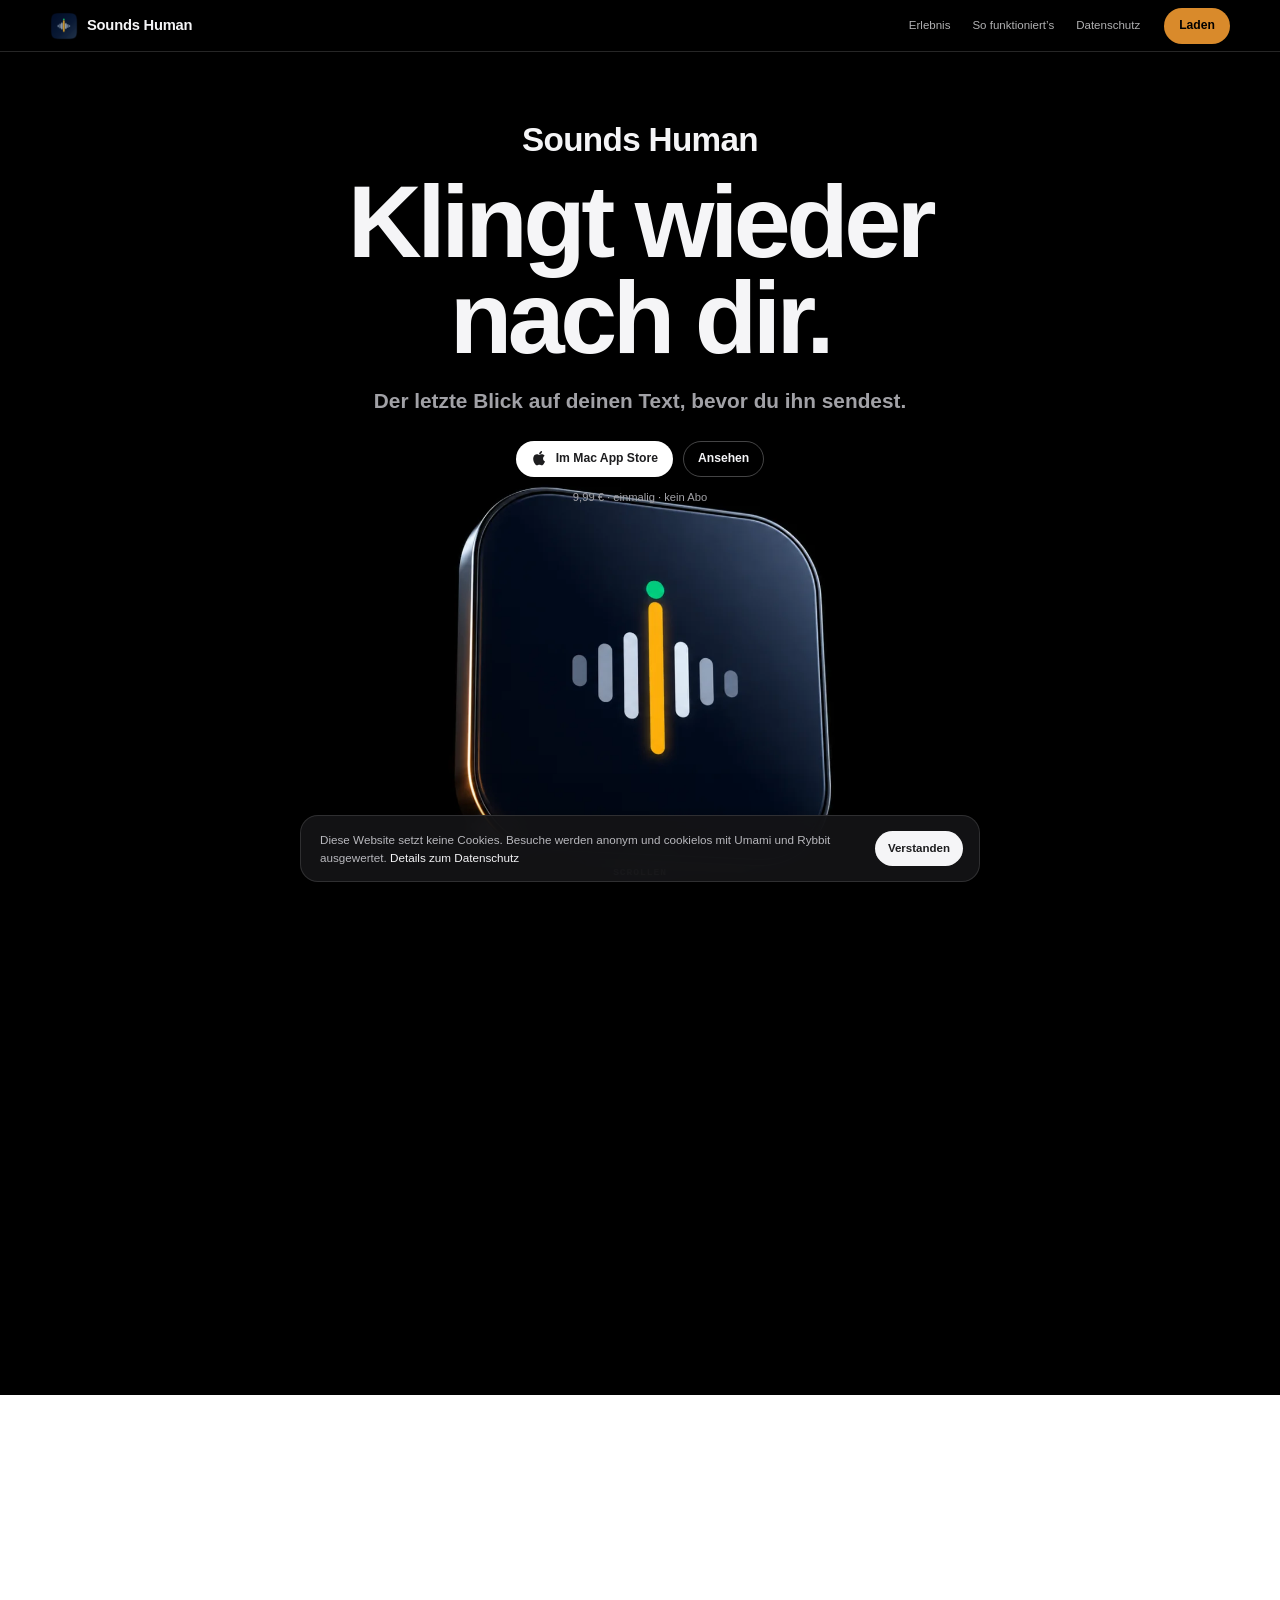
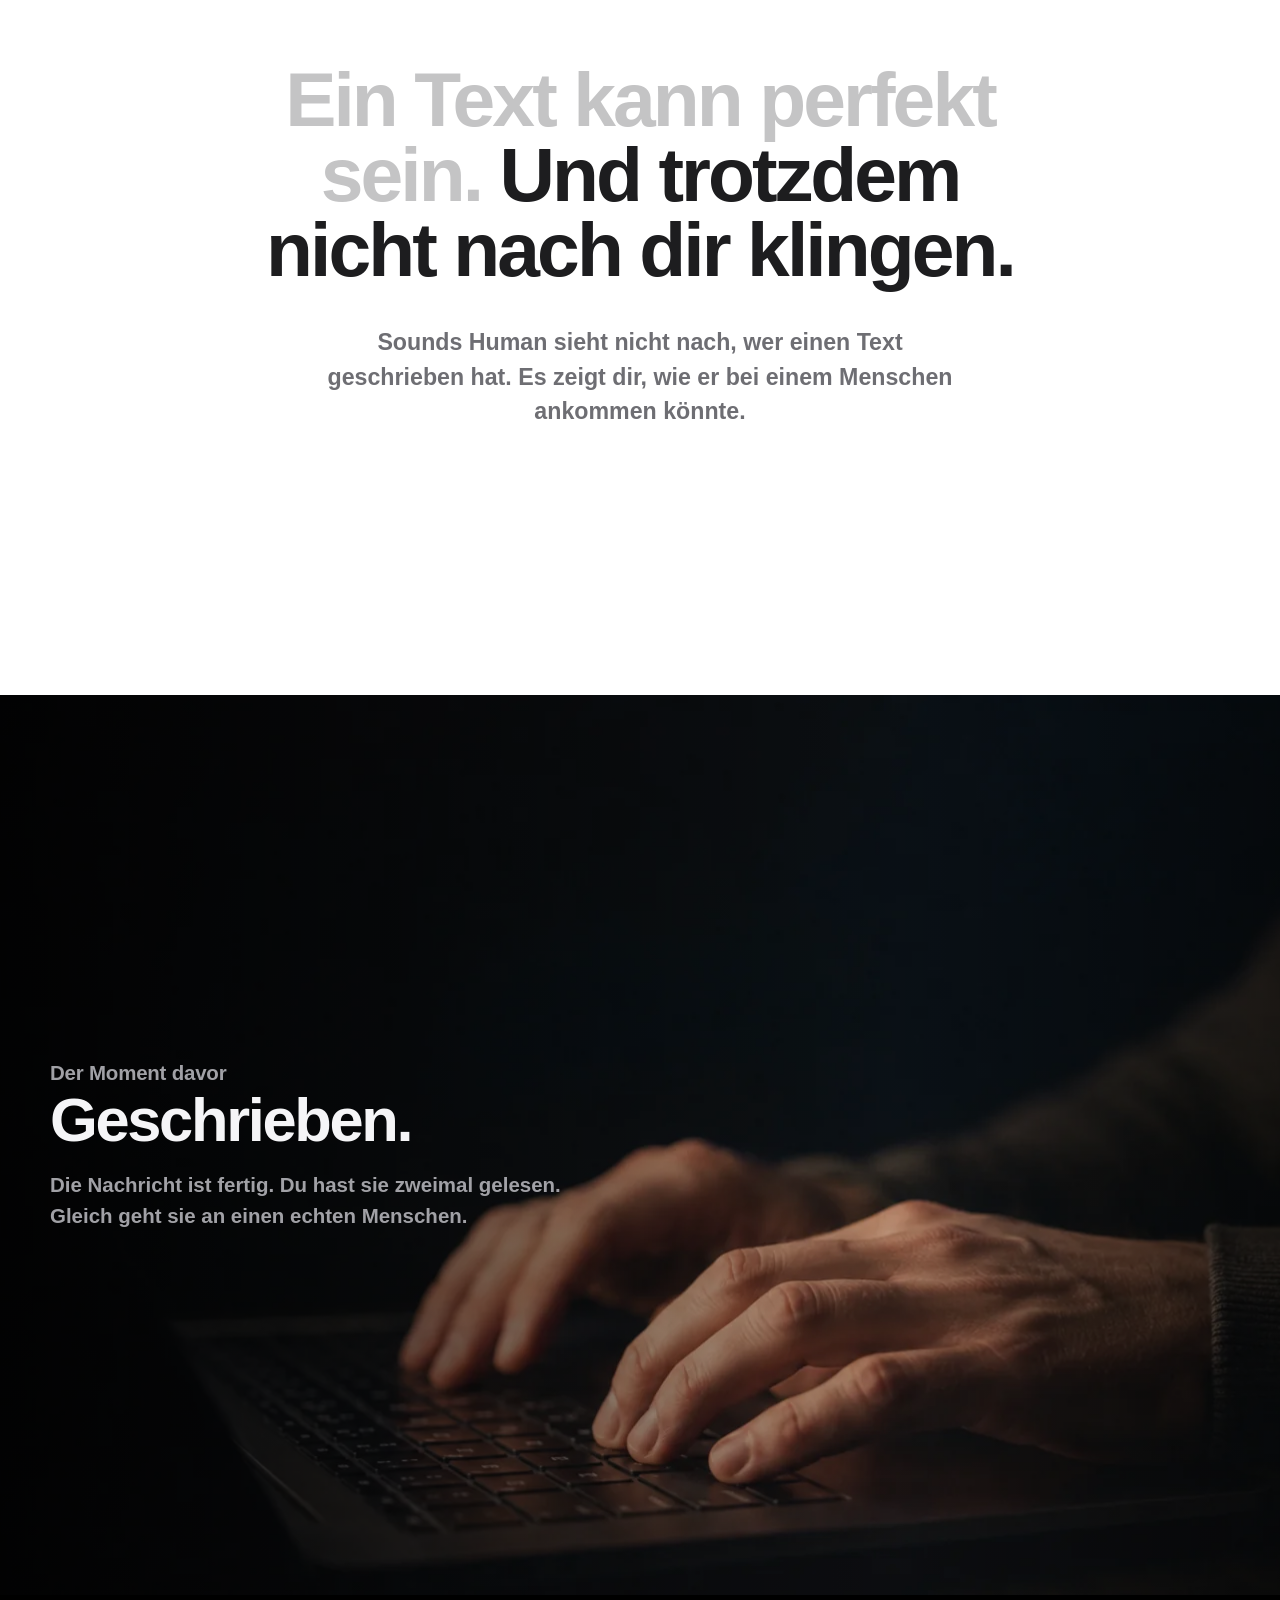
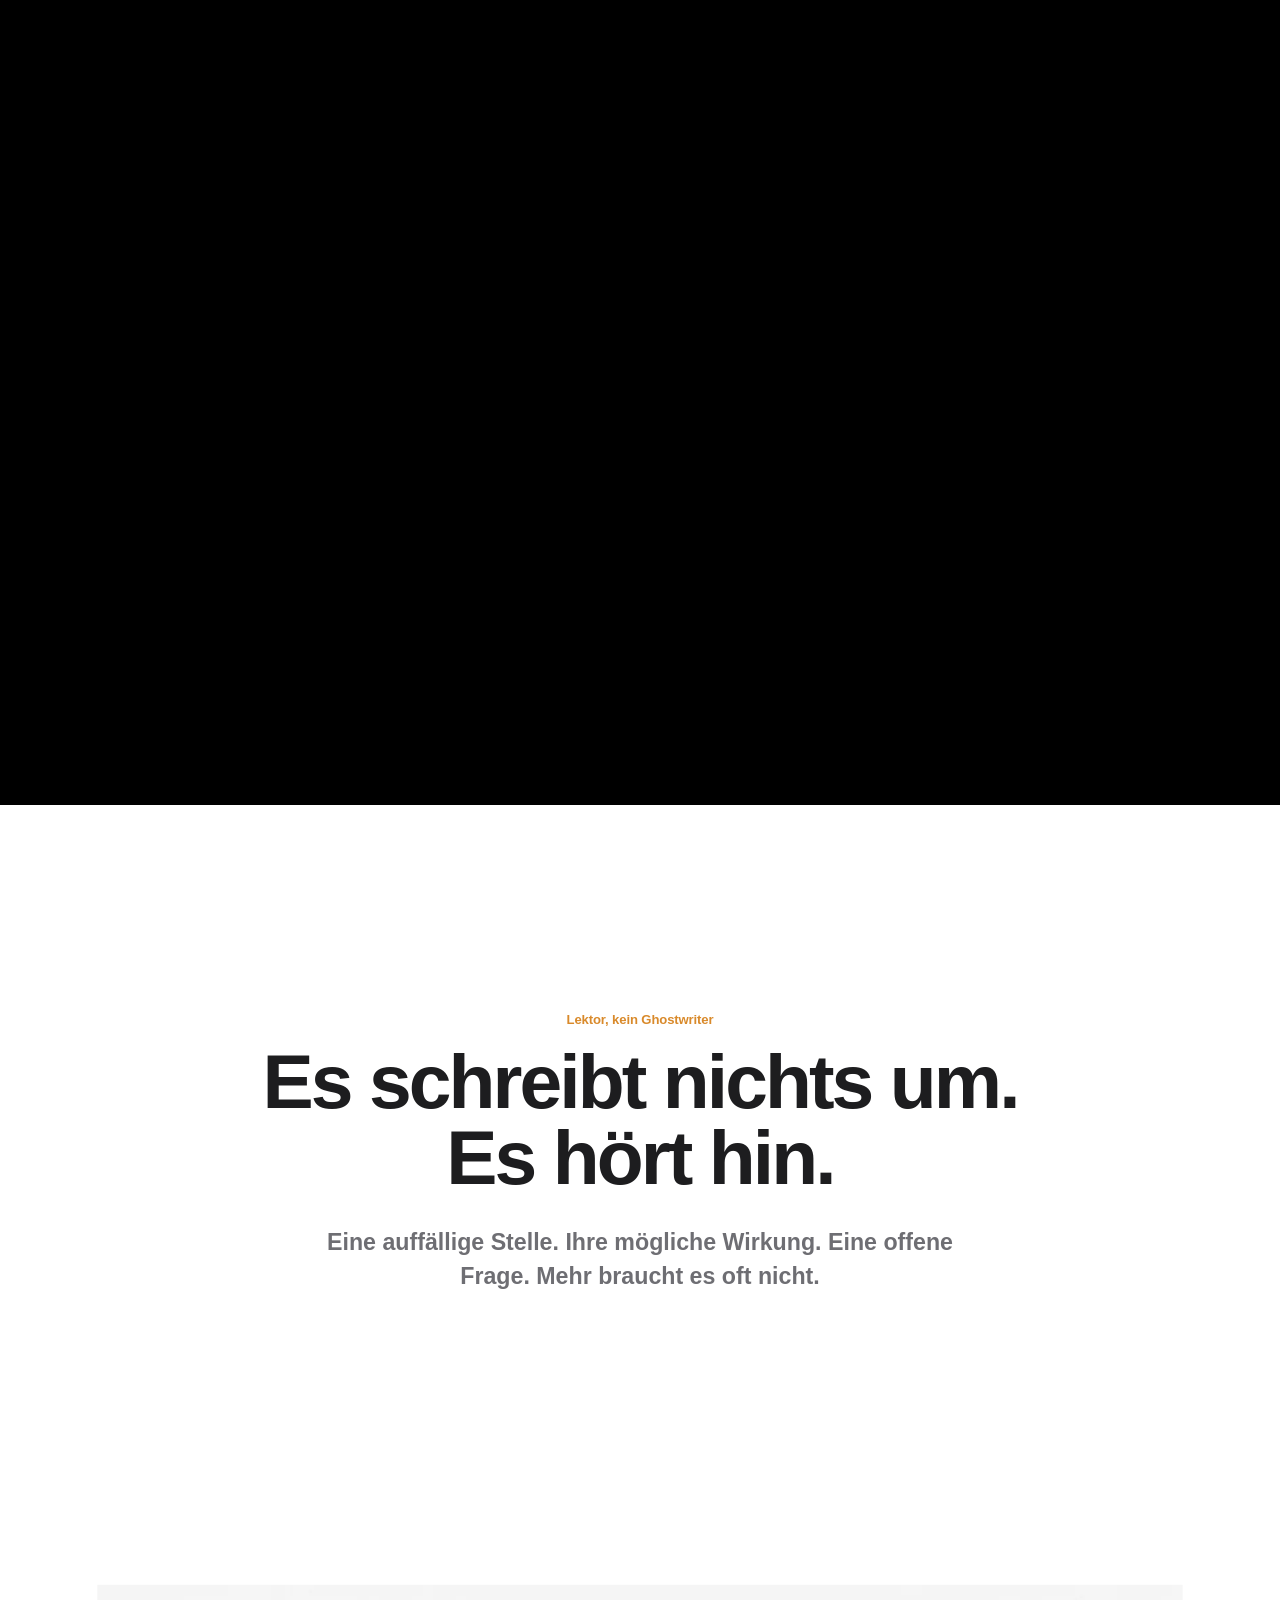
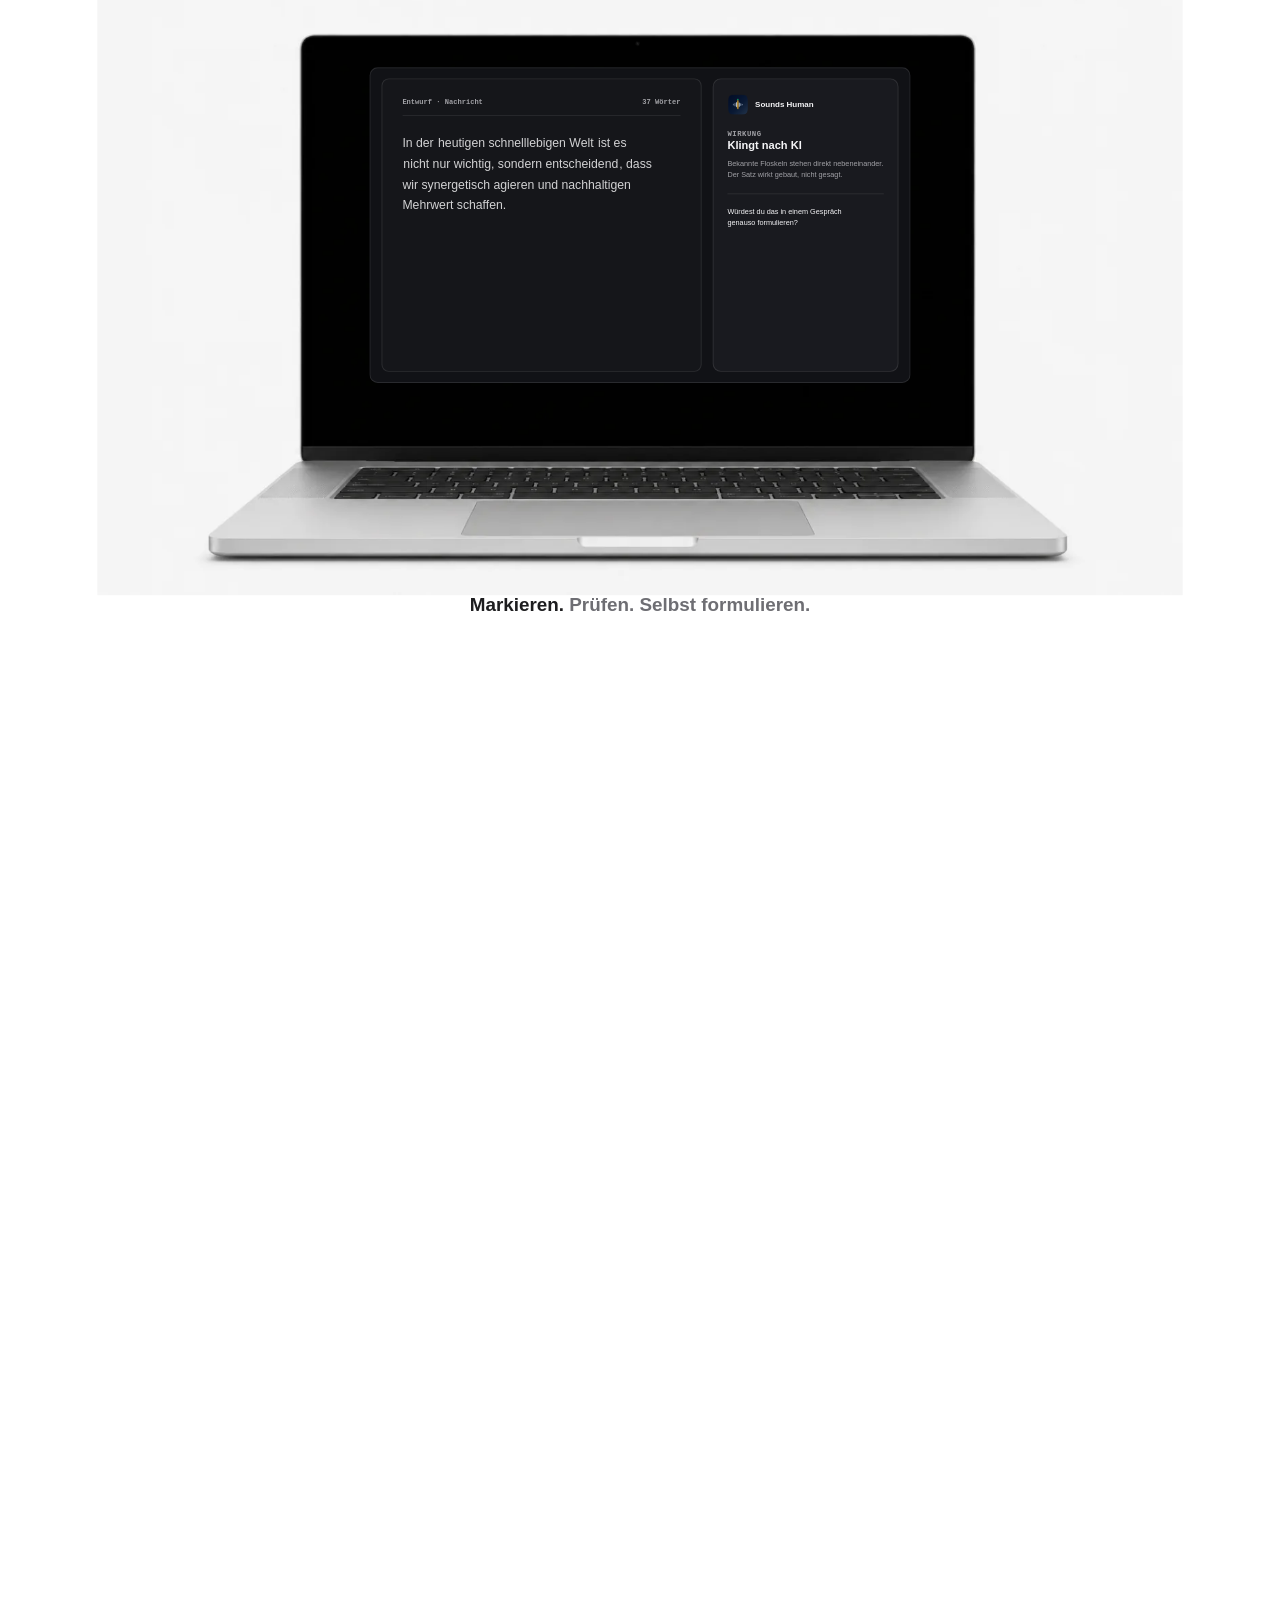
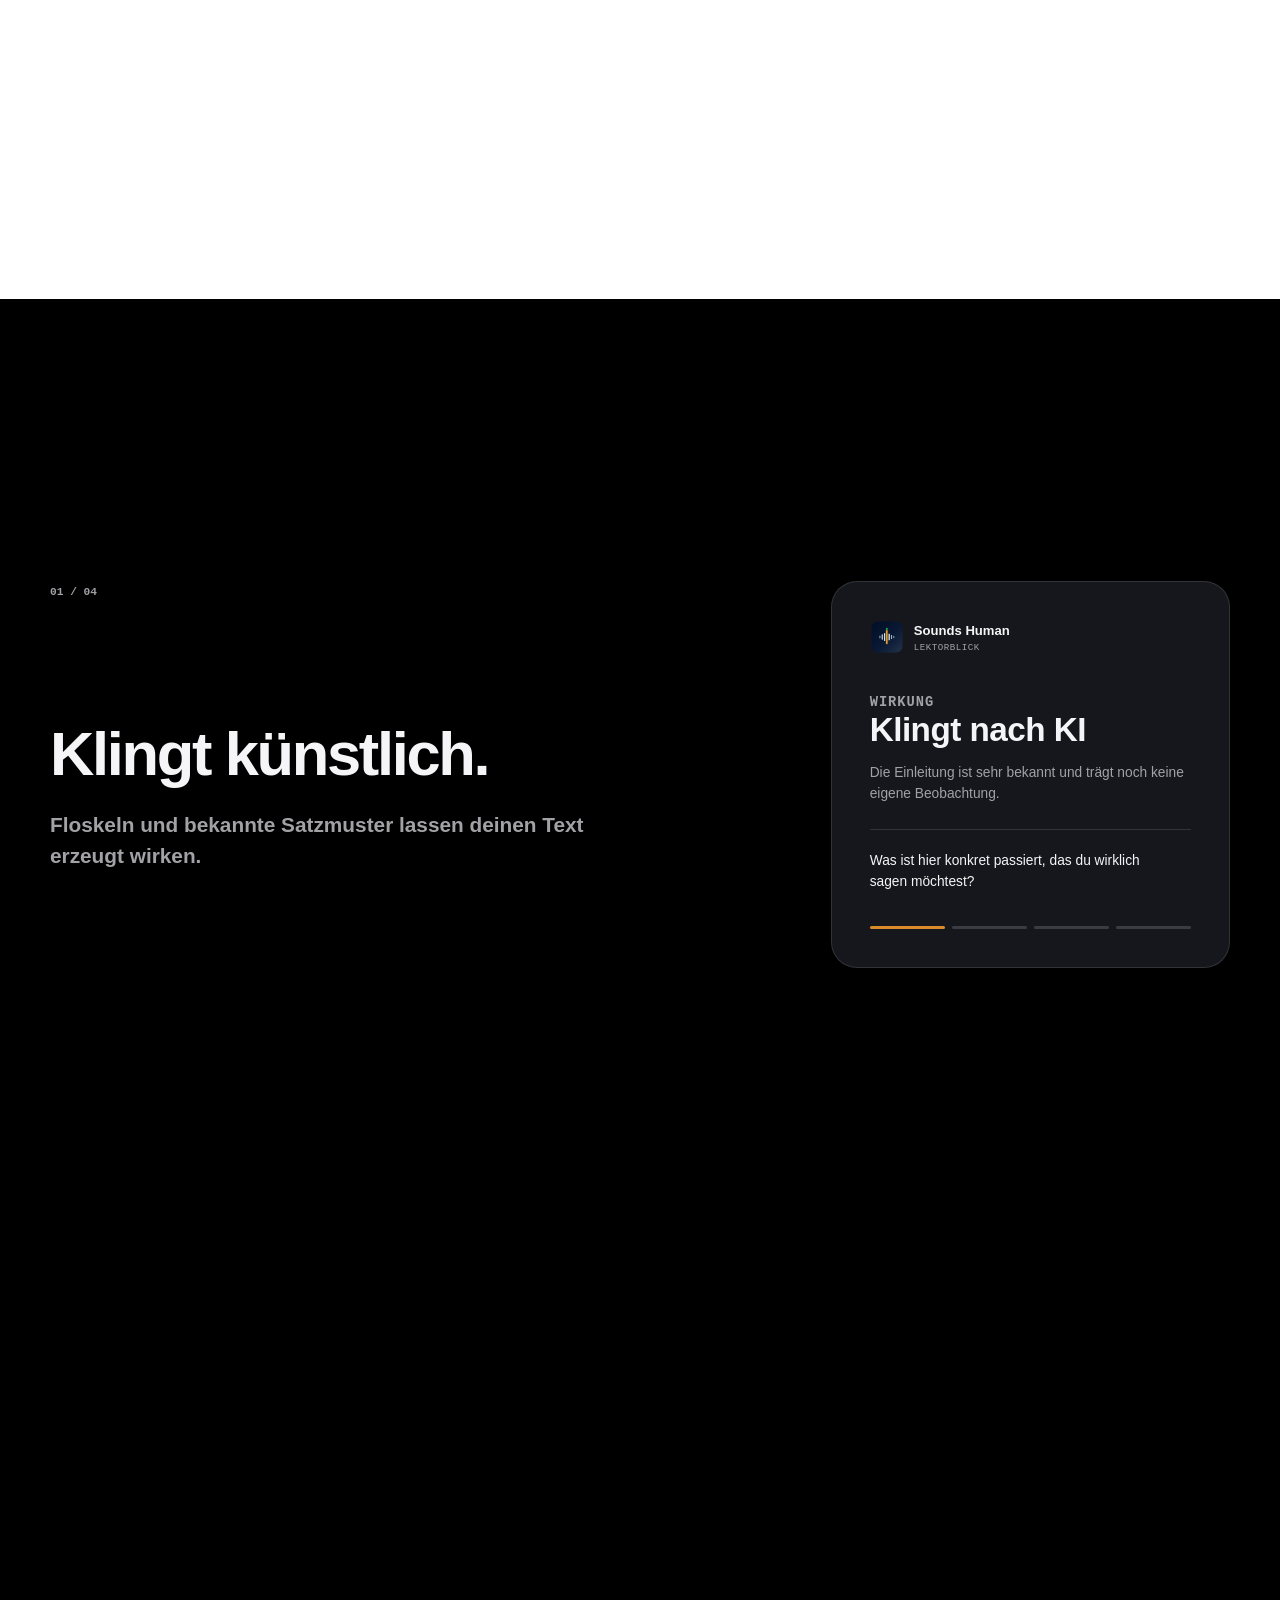
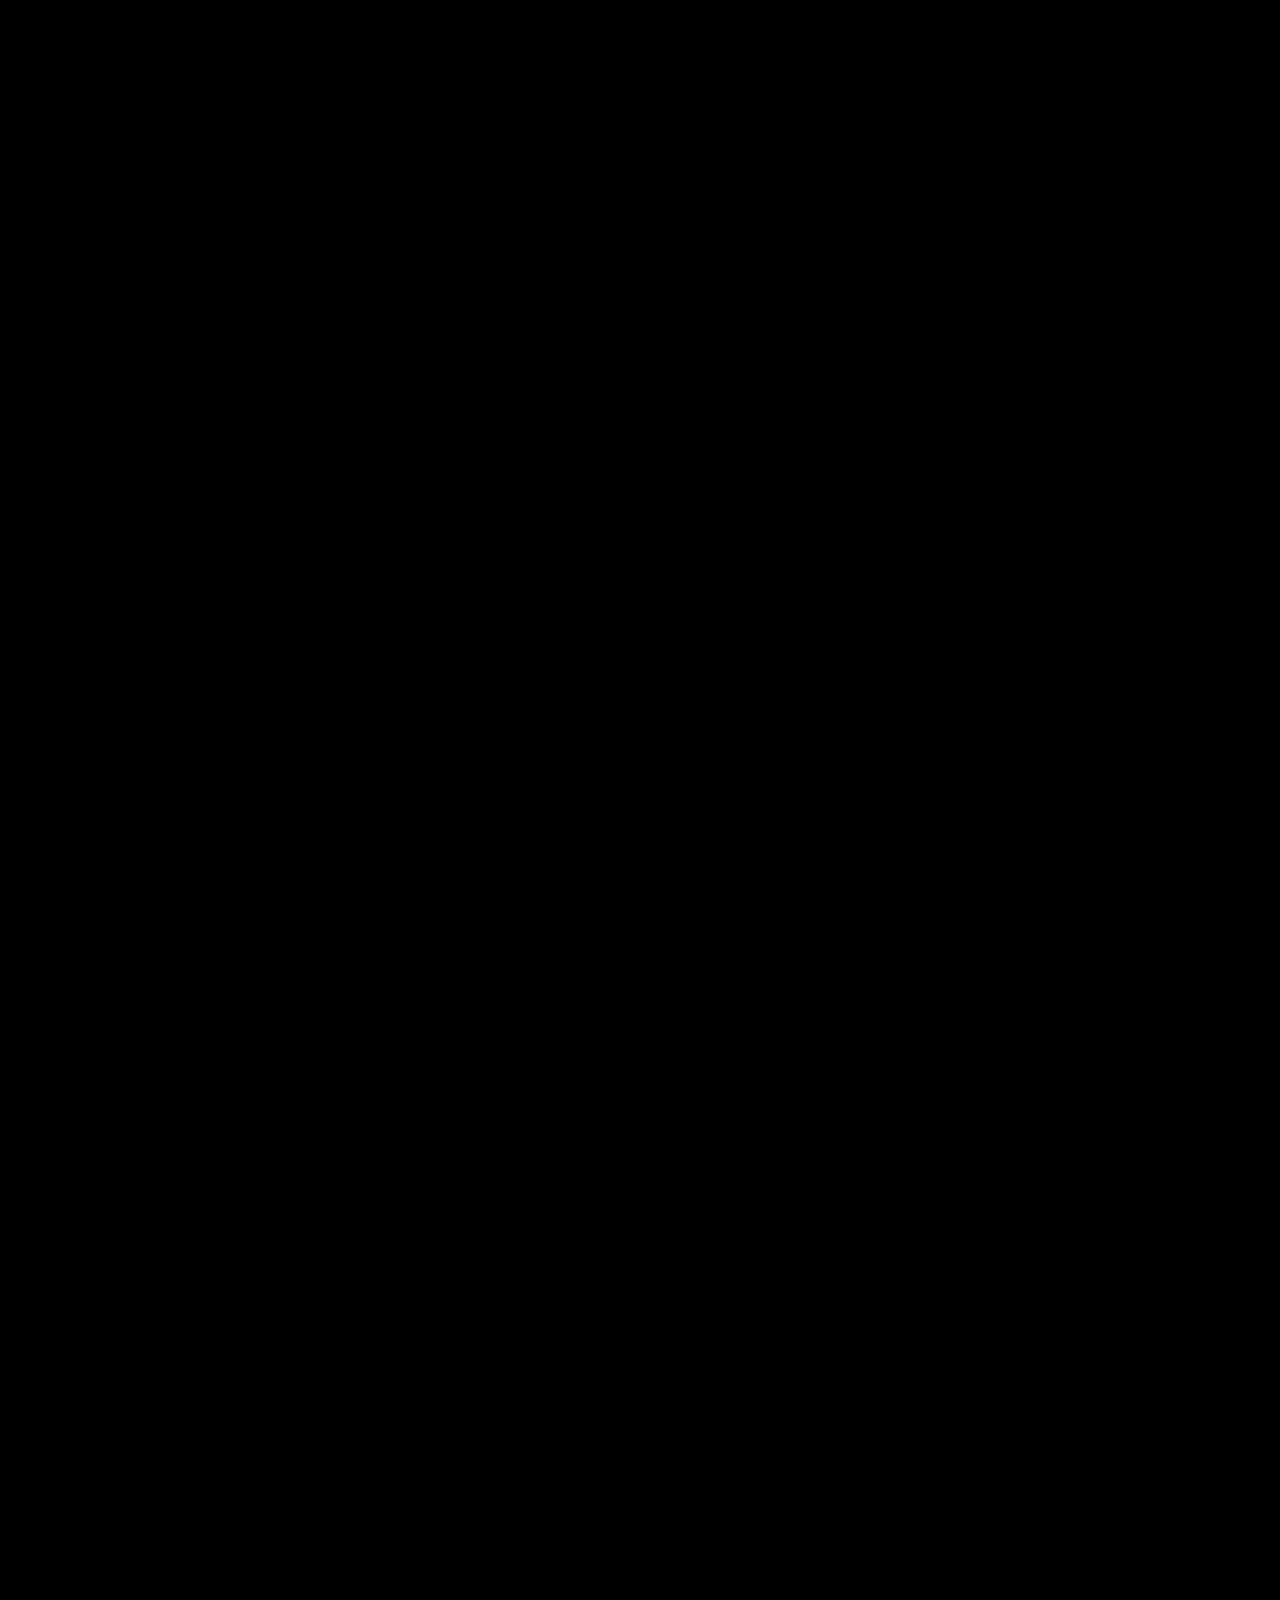
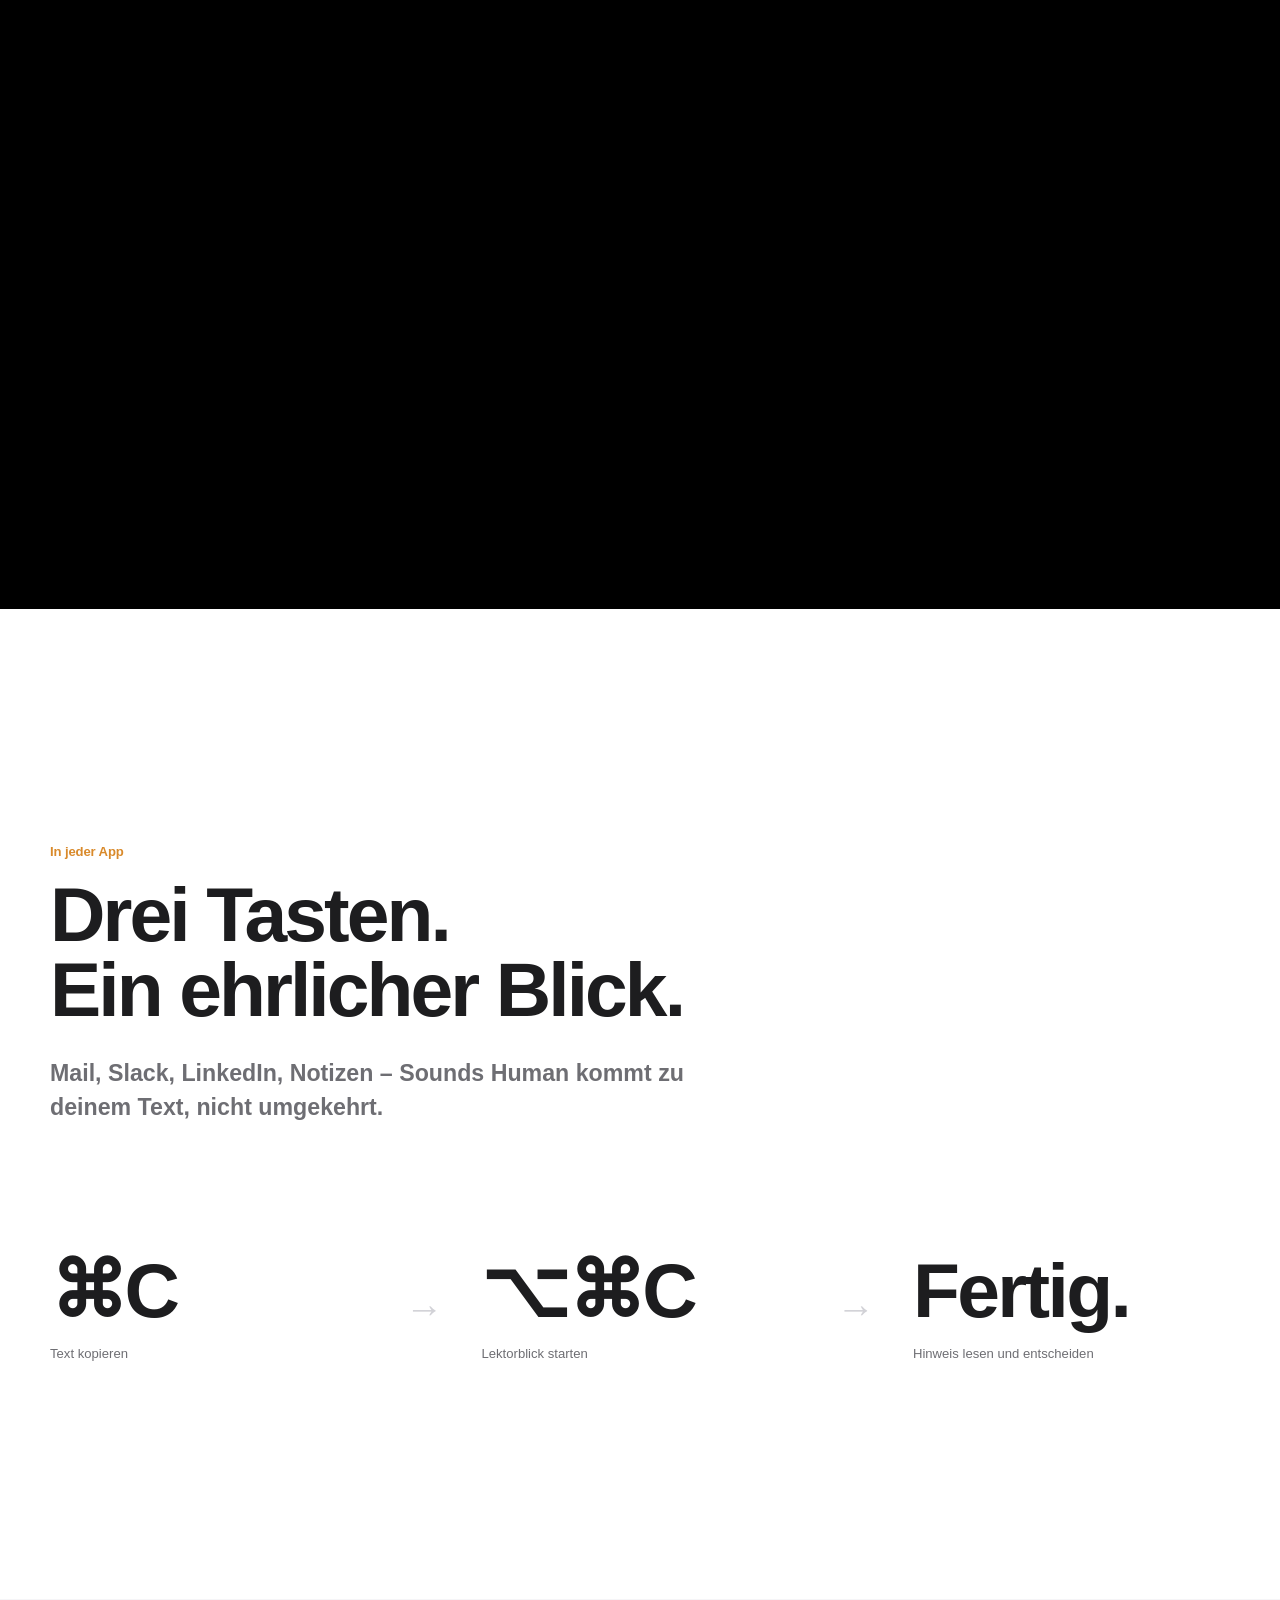
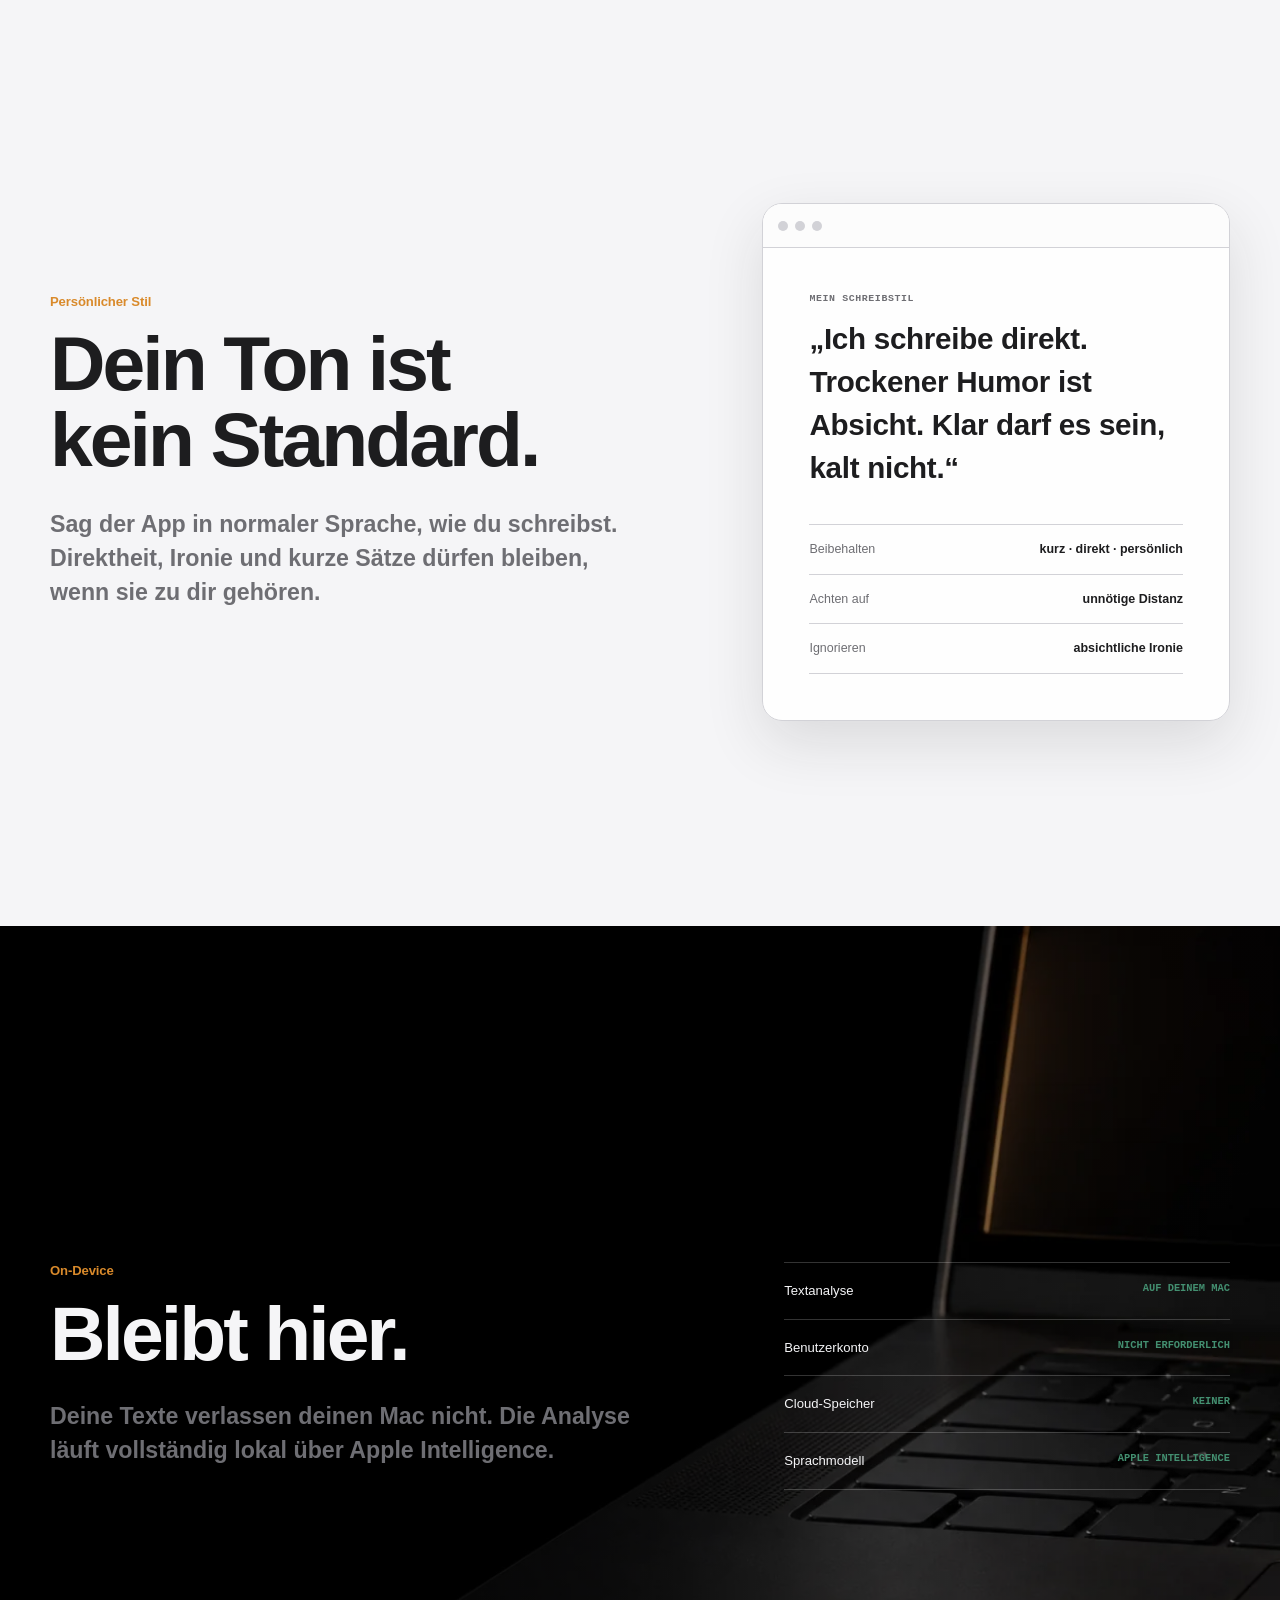
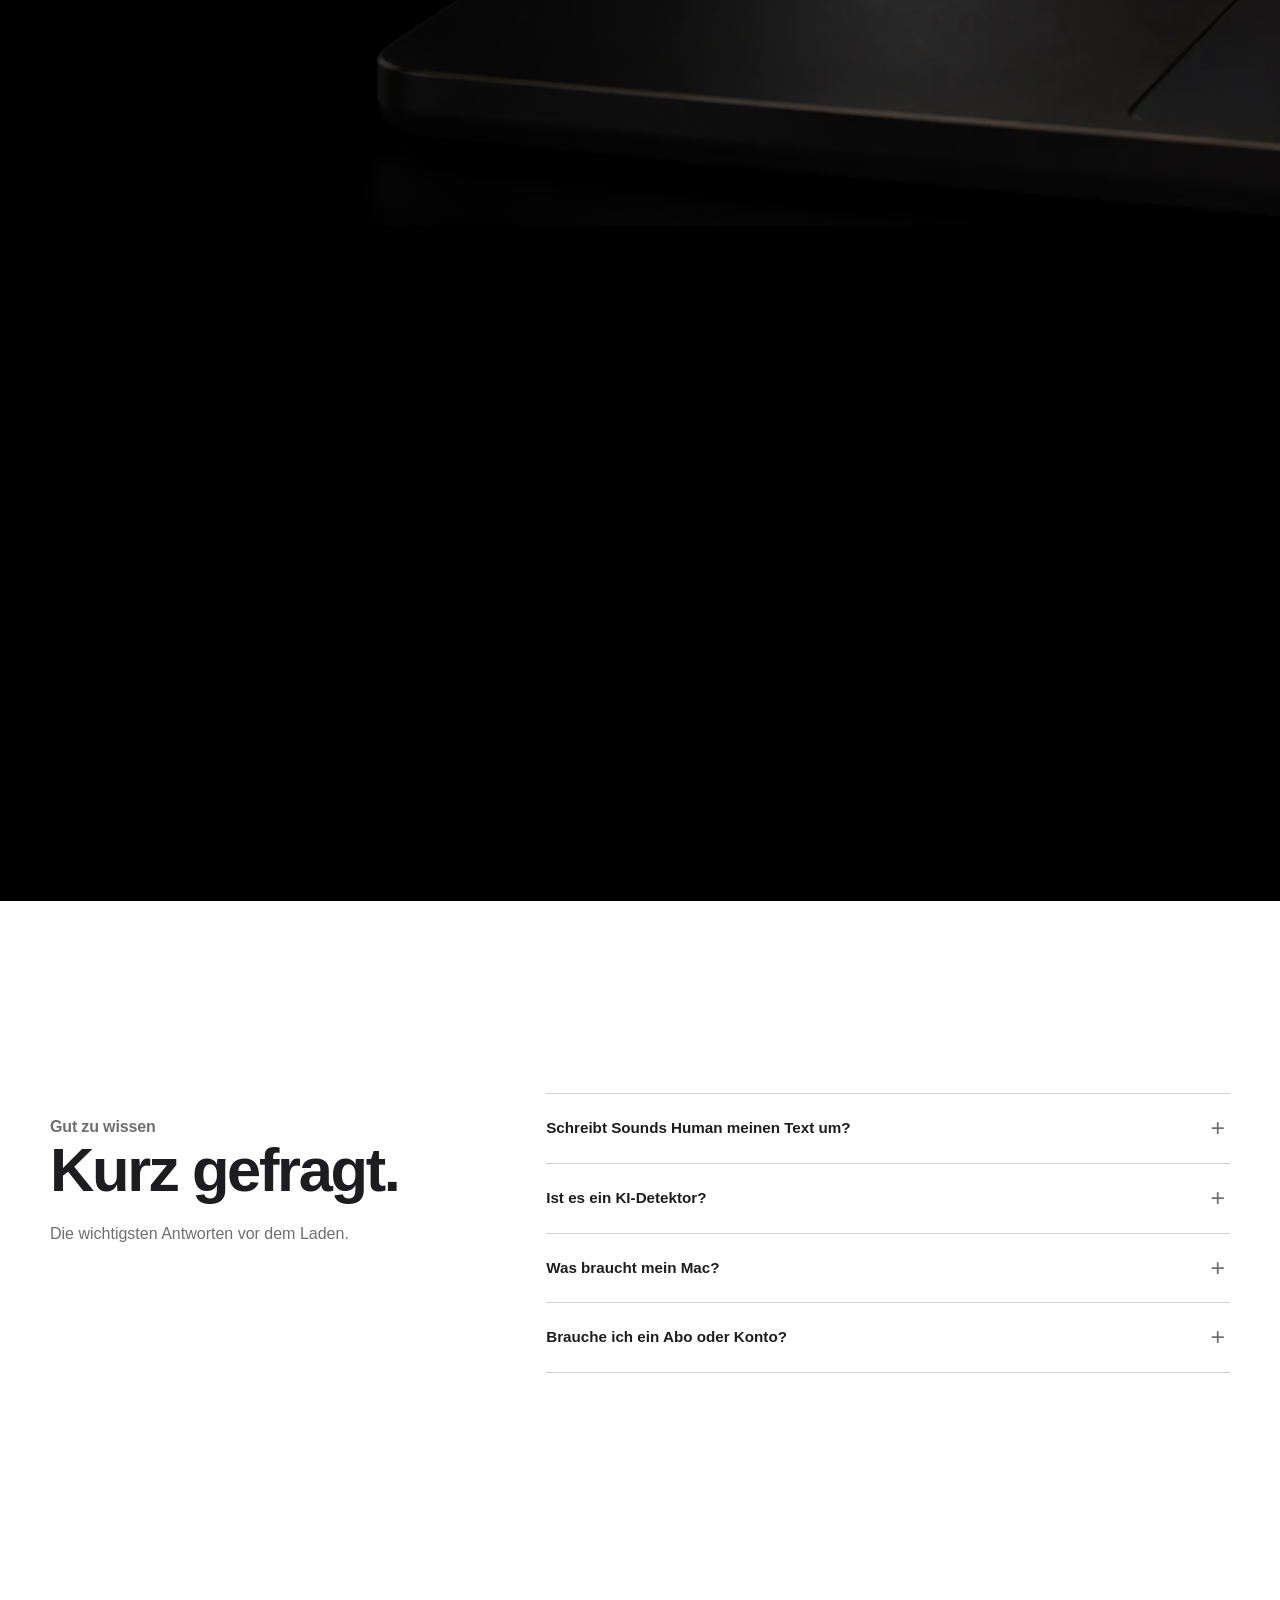
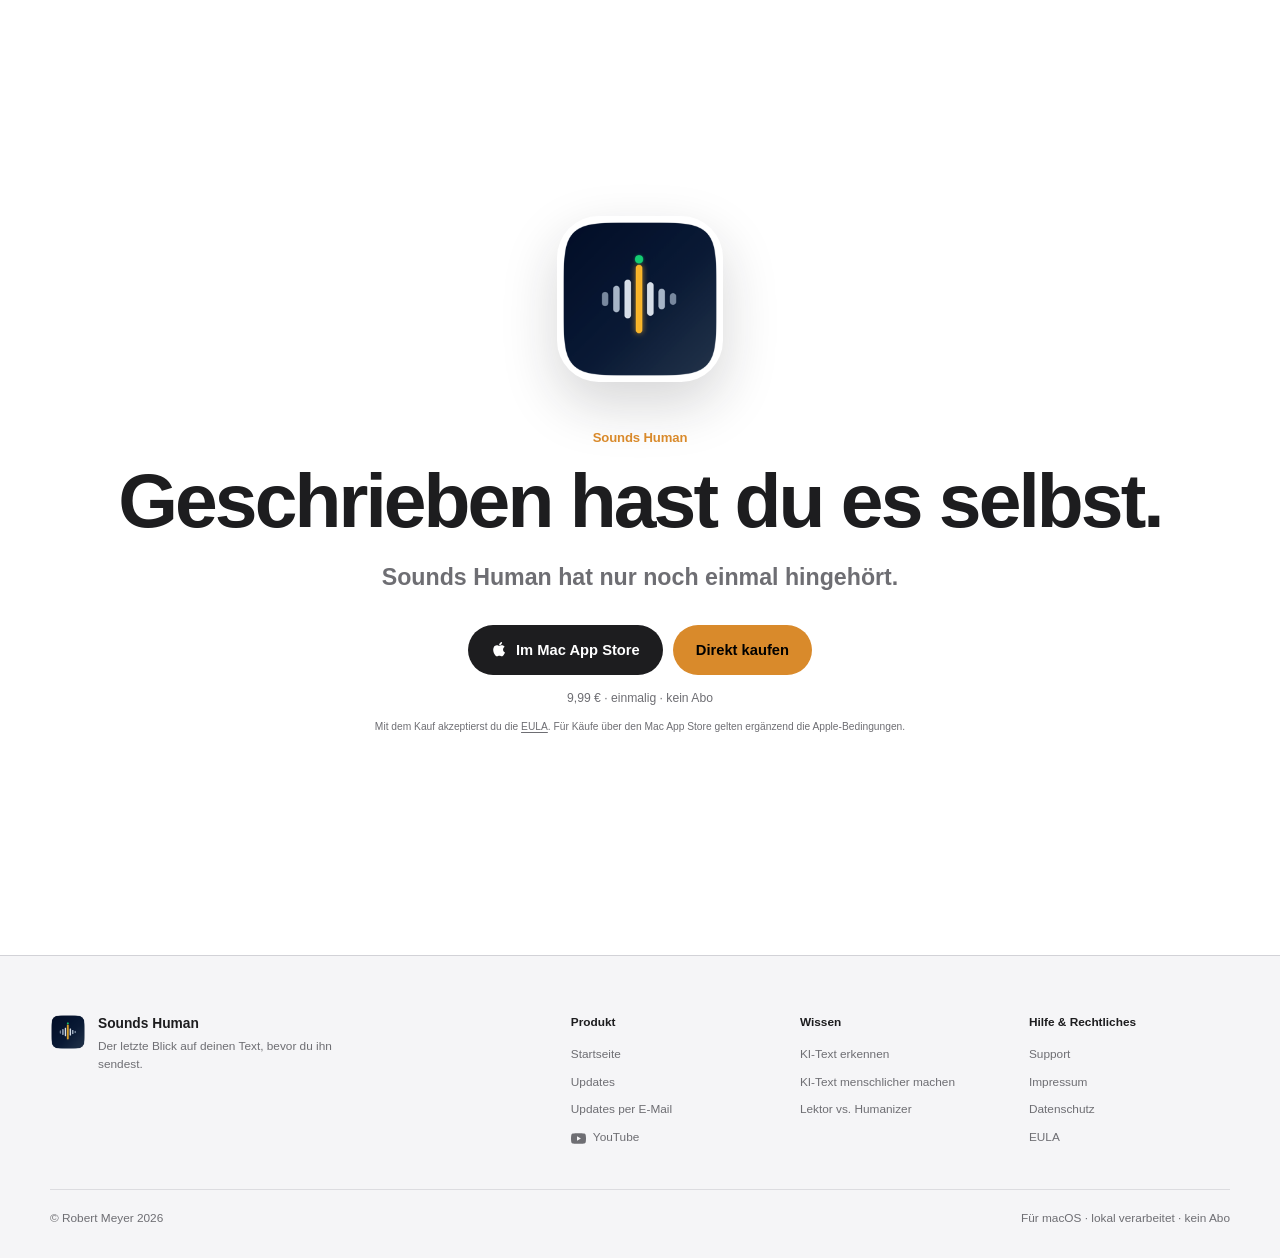
==== commit 2b6a2a27: "Add files via upload u1" ====
--- a/index.html
+++ b/index.html
@@ -1,714 +1,1504 @@
-<!DOCTYPE html>
+<!doctype html>
 <html lang="de">
 <head>
-<meta charset="utf-8">
-<meta name="viewport" content="width=device-width, initial-scale=1">
-<title>Sounds Human – KI-Text und Tonfall lokal auf dem Mac</title>
-<meta name="description" content="Sounds Human prüft KI-Muster, Tonfall, Klarheit und Rechtschreibung direkt auf deinem Mac. Kein Umschreiben, kein Konto, kein Abo.">
-<meta name="keywords" content="KI-Text erkennen, klingt nach KI, Tonfall prüfen, Lektor Mac App, Text vor dem Senden prüfen, Apple Intelligence App, Rechtschreibprüfung Mac, ChatGPT Text menschlicher machen">
-<meta name="author" content="Robert Meyer">
-<meta name="robots" content="index,follow,max-image-preview:large">
-<meta name="theme-color" content="#0a0b0d">
-<link rel="canonical" href="https://sounds-human.de/">
-<link rel="icon" type="image/png" href="icon-76.png">
-<meta property="og:type" content="website">
-<meta property="og:site_name" content="Sounds Human">
-<meta property="og:locale" content="de_DE">
-<meta property="og:url" content="https://sounds-human.de/">
-<meta property="og:title" content="Sounds Human – Bevor du sendest: klingt das wirklich nach dir?">
-<meta property="og:description" content="Prüft KI-Muster, Tonfall, Klarheit und Rechtschreibung direkt auf deinem Mac. Dein Text bleibt deiner.">
-<meta property="og:image" content="https://sounds-human.de/og-image.png">
-<meta name="twitter:card" content="summary_large_image">
-<meta name="twitter:title" content="Sounds Human – Bevor du sendest: klingt das wirklich nach dir?">
-<meta name="twitter:description" content="Prüft KI-Muster, Tonfall, Klarheit und Rechtschreibung direkt auf deinem Mac. Dein Text bleibt deiner.">
-<meta name="twitter:image" content="https://sounds-human.de/og-image.png">
-<script type="application/ld+json">
-{
-  "@context": "https://schema.org",
-  "@type": "SoftwareApplication",
-  "name": "Sounds Human",
-  "operatingSystem": "macOS",
-  "applicationCategory": "BusinessApplication",
-  "description": "Mac-App zur lokalen Prüfung von KI-Mustern, Tonfall, Klarheit und Rechtschreibung. Sounds Human markiert auffällige Stellen, ohne Texte umzuschreiben.",
-  "url": "https://sounds-human.de/",
-  "downloadUrl": "https://apps.apple.com/de/app/sounds-human/id6780192429?mt=12",
-  "softwareRequirements": "Mac mit Apple Silicon und aktiviertem Apple Intelligence",
-  "offers": { "@type": "Offer", "price": "9.99", "priceCurrency": "EUR" },
-  "author": { "@type": "Person", "name": "Robert Meyer" }
-}
-</script>
-<script defer src="https://cv.rm-on.de/script.js" data-website-id="7956aeae-0eec-42c5-887c-97e8f1986d49"></script>
-<style>
-  :root{
-    --bg:#0a0b0d; --bg2:#111317; --panel:#15181d;
-    --amber:#e8b56b; --amber-deep:#f2aa3f; --green:#6bcf8c; --red:#ef817a;
-    --text:#f1f2f4; --muted:#b0b6c0; --faint:#89919e;
-    --line:rgba(255,255,255,.13);
-    --glass:#12151a;
+  <meta charset="utf-8">
+  <meta name="viewport" content="width=device-width, initial-scale=1">
+  <title>Sounds Human für macOS – Texte prüfen, bevor du sendest</title>
+  <meta name="description" content="Prüfe Texte lokal auf KI-typischen Stil, Tonfall, Unklarheit und Fehler. Sounds Human schreibt nichts um. 9,99 € einmalig, kein Abo.">
+  <meta name="theme-color" content="#000000">
+  <meta name="robots" content="index,follow,max-image-preview:large">
+  <meta name="author" content="Robert Meyer">
+  <link rel="canonical" href="https://sounds-human.de/">
+  <link rel="icon" href="icon.png">
+  <link rel="apple-touch-icon" href="icon.png">
+  <link rel="preload" as="image" href="bilder/hero-app-icon-1600.webp" imagesrcset="bilder/hero-app-icon-960.webp 960w, bilder/hero-app-icon-1600.webp 1600w" imagesizes="92vw">
+  <meta property="og:type" content="website">
+  <meta property="og:site_name" content="Sounds Human">
+  <meta property="og:locale" content="de_DE">
+  <meta property="og:url" content="https://sounds-human.de/">
+  <meta property="og:title" content="Sounds Human – Klingt wieder nach dir">
+  <meta property="og:description" content="Der letzte Blick auf deinen Text, bevor du ihn sendest. Lokal auf deinem Mac.">
+  <meta property="og:image" content="https://sounds-human.de/og-image.png">
+  <meta property="og:image:width" content="1200">
+  <meta property="og:image:height" content="630">
+  <meta property="og:image:alt" content="Sounds Human prüft, ob ein Text nach dir oder nach KI klingt.">
+  <meta name="twitter:card" content="summary_large_image">
+  <meta name="twitter:title" content="Sounds Human – Klingt wieder nach dir">
+  <meta name="twitter:description" content="Der letzte Blick auf deinen Text, bevor du ihn sendest. Lokal auf deinem Mac.">
+  <meta name="twitter:image" content="https://sounds-human.de/og-image.png">
+  <meta name="twitter:image:alt" content="Sounds Human prüft, ob ein Text nach dir oder nach KI klingt.">
+  <script type="application/ld+json">
+  {
+    "@context": "https://schema.org",
+    "@graph": [
+      {
+        "@type": "Organization",
+        "@id": "https://sounds-human.de/#organization",
+        "name": "Sounds Human",
+        "url": "https://sounds-human.de/",
+        "logo": {
+          "@type": "ImageObject",
+          "url": "https://sounds-human.de/icon.png",
+          "width": 256,
+          "height": 256
+        },
+        "sameAs": [
+          "https://www.youtube.com/@rmkipraxis"
+        ]
+      },
+      {
+        "@type": "WebSite",
+        "@id": "https://sounds-human.de/#website",
+        "url": "https://sounds-human.de/",
+        "name": "Sounds Human",
+        "inLanguage": "de",
+        "publisher": {
+          "@id": "https://sounds-human.de/#organization"
+        }
+      },
+      {
+        "@type": "Product",
+        "@id": "https://sounds-human.de/#product",
+        "name": "Sounds Human für macOS",
+        "url": "https://sounds-human.de/",
+        "image": "https://sounds-human.de/og-image.png",
+        "description": "Sounds Human prüft Texte lokal auf KI-typischen Stil, Tonfall, Unklarheit und sprachliche Fehler, ohne sie umzuschreiben.",
+        "category": "Produktivitätssoftware für macOS",
+        "brand": {
+          "@id": "https://sounds-human.de/#organization"
+        },
+        "offers": {
+          "@type": "Offer",
+          "url": "https://apps.apple.com/de/app/sounds-human/id6780192429?mt=12",
+          "price": "9.99",
+          "priceCurrency": "EUR",
+          "availability": "https://schema.org/OnlineOnly"
+        }
+      }
+    ]
   }
-  *{box-sizing:border-box;margin:0;padding:0}
-  html{scroll-behavior:smooth}
-  body{
-    background:var(--bg); color:var(--text);
-    background-image:linear-gradient(rgba(255,255,255,.018) 1px,transparent 1px);
-    background-size:100% 72px;
-    font-family:-apple-system,BlinkMacSystemFont,"SF Pro Display","Inter",system-ui,sans-serif;
-    line-height:1.6; -webkit-font-smoothing:antialiased; overflow-x:hidden;
-  }
-  .wrap{position:relative;z-index:1;max-width:1120px;margin:0 auto;padding:0 24px}
-  .skip-link{position:fixed;top:10px;left:10px;z-index:200;padding:10px 14px;background:var(--amber-deep);color:var(--bg);font-weight:700;text-decoration:none;transform:translateY(-160%)}
-  .skip-link:focus{transform:translateY(0)}
-  :focus-visible{outline:3px solid var(--amber-deep);outline-offset:4px}
-
-  nav{display:flex;align-items:center;justify-content:space-between;padding:22px 0}
-  .brand{display:flex;align-items:center;gap:11px;font-weight:650;font-size:16px;white-space:nowrap}
-  .brand img{width:38px;height:38px;border-radius:10px;box-shadow:0 4px 14px rgba(0,0,0,.4)}
-  .nav-cta{font-size:13px;font-weight:700;color:var(--bg);background:var(--amber-deep);
-    padding:9px 15px;border-radius:8px;text-decoration:none;transition:transform .15s,filter .15s}
-  .nav-cta:hover{transform:translateY(-1px);filter:brightness(1.05)}
-  .nav-cta-short{display:none}
-
-  header{text-align:center;padding:58px 0 32px}
-  .eyebrow{font:600 12px/1 ui-monospace,"SF Mono",monospace;letter-spacing:2.5px;
-    color:var(--amber);text-transform:uppercase;margin-bottom:22px}
-  h1{font-size:clamp(2.4rem,6vw,4.6rem);font-weight:800;letter-spacing:-.03em;line-height:1.04}
-  h1 .amber{color:var(--amber)}
-  .lead{font-size:clamp(1.05rem,2.2vw,1.35rem);color:var(--muted);max-width:620px;
-    margin:24px auto 0;font-weight:450}
-  .hero-cta{display:flex;gap:14px;justify-content:center;flex-wrap:wrap;margin-top:36px}
-  .btn{font-size:15px;font-weight:650;padding:13px 24px;border-radius:10px;text-decoration:none;
-    display:inline-flex;align-items:center;gap:9px;transition:transform .15s,filter .15s,background .15s}
-  .btn-primary{background:var(--amber-deep);color:var(--bg)}
-  .btn-primary:hover{transform:translateY(-2px);filter:brightness(1.06)}
-  .btn-ghost{background:var(--glass);color:var(--text);border:1px solid var(--line)}
-  .btn-ghost:hover{background:rgba(255,255,255,.08)}
-  .btn-store{background:#fff;color:#000;padding:10px 22px;position:relative}
-  .btn-store:hover{transform:translateY(-2px);filter:brightness(.96)}
-  .btn-store svg{width:24px;height:24px}
-  .st{display:flex;flex-direction:column;line-height:1.08;text-align:left}
-  .st small{font-size:9.5px;font-weight:500;opacity:.7;letter-spacing:.2px}
-  .st b{font-size:15px;font-weight:600}
-  .btn-buy{background:var(--amber-deep);color:#1a1205;padding:10px 22px}
-  .btn-buy:hover{transform:translateY(-2px);filter:brightness(1.06)}
-  .btn-buy svg{width:22px;height:22px}
-  .buy-note{margin:14px auto 0;max-width:460px;font-size:12px;color:var(--faint);line-height:1.5}
-  .buy-note a{color:var(--muted);text-decoration:underline}
-  .price{margin-top:16px;font-size:14.5px;font-weight:700;color:var(--amber)}
-  .price span{color:var(--faint);font-weight:500}
-  .hero-note{margin-top:12px;font-size:13px;color:var(--muted)}
-  .system-note{max-width:680px;margin:9px auto 0;color:var(--faint);font-size:12px;line-height:1.5}
-
-  .demo{margin:52px auto 0;max-width:980px;position:relative;text-align:left;
-    border:1px solid var(--line);border-radius:12px;overflow:hidden;
-    background:var(--panel);box-shadow:0 28px 70px rgba(0,0,0,.4)}
-  .mac-menubar{height:42px;display:flex;align-items:center;justify-content:space-between;
-    padding:0 15px;border-bottom:1px solid rgba(255,255,255,.08);
-    background:rgba(245,247,251,.08);backdrop-filter:blur(22px);-webkit-backdrop-filter:blur(22px);
-    color:rgba(233,238,246,.84);font-size:12px;font-weight:600}
-  .menu-left,.menu-right{display:flex;align-items:center;gap:13px;min-width:0}
-  .menu-left img{width:19px;height:19px;border-radius:5px;box-shadow:0 4px 12px rgba(0,0,0,.26)}
-  .menu-status-app{width:18px;height:18px;border-radius:5px;box-shadow:0 4px 12px rgba(0,0,0,.26);
-    animation:menuIconPulse 1.35s 1.65s ease-out 2}
-  @keyframes menuIconPulse{
-    0%,100%{transform:scale(1);box-shadow:0 4px 12px rgba(0,0,0,.26)}
-    42%{transform:scale(1.08);box-shadow:0 0 0 7px rgba(232,181,107,.12),0 4px 16px rgba(232,181,107,.26)}
-  }
-  .menu-app{color:var(--text);font-weight:700}
-  .menu-muted{color:var(--muted);font-weight:600}
-  .menu-icon{width:17px;height:17px;display:grid;place-items:center;color:rgba(233,238,246,.72)}
-  .menu-icon svg{width:17px;height:17px;display:block}
-  .battery{width:27px;height:13px;border:1.5px solid rgba(233,238,246,.7);border-radius:4px;position:relative}
-  .battery::before{content:"";position:absolute;left:2px;top:2px;bottom:2px;width:15px;border-radius:2px;background:var(--amber)}
-  .battery::after{content:"";position:absolute;right:-4px;top:3px;width:2px;height:5px;border-radius:1px;background:rgba(233,238,246,.7)}
-  .demo-workspace{position:relative;display:grid;grid-template-columns:minmax(0,1fr) 380px;gap:20px;
-    align-items:start;padding:26px 24px 30px}
-  .editor{min-width:0;background:rgba(13,19,32,.82);border:1px solid var(--line);
-    border-radius:18px;overflow:hidden;box-shadow:0 30px 60px rgba(0,0,0,.45)}
-  .editor-bar{display:flex;align-items:center;gap:8px;padding:15px 18px;border-bottom:1px solid var(--line);background:rgba(255,255,255,.02)}
-  .editor-bar i{width:12px;height:12px;border-radius:50%;display:block}
-  .editor-bar i:nth-child(1){background:#ff5f57}.editor-bar i:nth-child(2){background:#febc2e}.editor-bar i:nth-child(3){background:#28c840}
-  .editor-title{margin-left:7px;font-size:12px;font-weight:600;color:var(--faint)}
-  .editor-body{padding:34px 30px;font-size:18px;line-height:1.95;color:#bcc6d4;text-align:left}
-  .editor-body .strike{color:#c7d0de;text-decoration:none}
-  .editor-body .mark-line{display:block;width:max-content;max-width:100%;border-radius:8px;
-    background-image:linear-gradient(90deg,rgba(232,181,107,.24),rgba(245,165,36,.15));
-    background-position:0 50%;background-repeat:no-repeat;background-size:0% 100%;
-    box-decoration-break:clone;-webkit-box-decoration-break:clone;
-    animation:markIn 1.05s .9s cubic-bezier(.2,.7,.2,1) forwards}
-  .editor-body .mark-line:nth-child(2){animation-delay:1.22s}
-  .editor-body .mark-line:nth-child(3){animation-delay:1.54s}
-  @keyframes markIn{to{background-size:100% 100%}}
-
-  .notif{text-align:left;
-    background:rgba(18,24,38,.92);backdrop-filter:blur(24px);-webkit-backdrop-filter:blur(24px);
-    border:1px solid var(--line);border-radius:22px;padding:16px;box-shadow:0 26px 50px rgba(0,0,0,.5);
-    opacity:0;transform:translateX(42px);animation:cardIn .55s 2.15s cubic-bezier(.2,.75,.2,1) forwards}
-  @keyframes cardIn{to{opacity:1;transform:translateX(0)}}
-  .notif-head{display:flex;align-items:center;gap:8px;margin-bottom:12px}
-  .notif-head svg{width:15px;height:15px}
-  .notif-head .nm{font-size:11px;font-weight:600;color:var(--muted)}
-  .notif-head .tap{margin-left:auto;font-size:9px;color:var(--faint);text-transform:uppercase;letter-spacing:.08em}
-  .notif-pills{display:flex;gap:8px;align-items:center;overflow-x:auto;padding:1px 0 8px;margin:0 -2px 10px 0}
-  .notif-pills::-webkit-scrollbar{height:4px}.notif-pills::-webkit-scrollbar-thumb{background:rgba(255,255,255,.15);border-radius:999px}
-  .pill{display:inline-flex;align-items:center;gap:6px;font-size:13.5px;font-weight:600;
-    flex:0 0 auto;white-space:nowrap;
-    padding:7px 13px;border-radius:999px;cursor:pointer;border:1px solid;background:transparent;font-family:inherit;
-    opacity:0;transform:translateX(18px);animation:slideIn .45s forwards;transition:filter .15s}
-  .pill:hover{filter:brightness(1.15)}
-  .pill:focus-visible{outline:2px solid var(--amber-deep);outline-offset:3px}
-  .pill .chev{font-size:9px;opacity:.6;transition:transform .2s}
-  .pill.open .chev{transform:rotate(180deg)}
-  .pill.amber{color:var(--amber);background:rgba(232,181,107,.13);border-color:rgba(232,181,107,.34)}
-  .pill.red{color:var(--red);background:rgba(232,115,109,.13);border-color:rgba(232,115,109,.34)}
-  .pill.green{color:var(--green);background:rgba(91,199,127,.13);border-color:rgba(91,199,127,.34)}
-  .pill:nth-child(1){animation-delay:2.35s}
-  .pill:nth-child(2){animation-delay:2.5s}
-  .pill:nth-child(3){animation-delay:2.65s}
-  .tone-meters{display:grid;gap:7px;padding:11px;border-radius:14px;background:rgba(255,255,255,.045);margin-bottom:12px}
-  .meter{display:grid;grid-template-columns:92px 1fr;align-items:center;gap:8px}
-  .meter span{font-size:11px;font-weight:700;color:var(--muted)}
-  .bars{display:grid;grid-template-columns:repeat(4,1fr);gap:5px}
-  .bars i{height:6px;border-radius:999px;background:rgba(255,255,255,.12)}
-  .bars[data-score="1"] i:nth-child(-n+1),
-  .bars[data-score="2"] i:nth-child(-n+2),
-  .bars[data-score="3"] i:nth-child(-n+3),
-  .bars[data-score="4"] i:nth-child(-n+4){background:rgba(232,181,107,.9)}
-  .notif-detail{display:grid;gap:11px;padding:13px;border-radius:16px;background:rgba(255,255,255,.055)}
-  .detail-block{display:grid;gap:4px}
-  .detail-label{display:flex;align-items:center;gap:6px;font-size:11px;font-weight:800;color:var(--amber)}
-  .detail-label.question{color:var(--amber-deep)}.detail-label.signal{color:var(--muted)}
-  .detail-text{font-size:12.5px;color:var(--text);line-height:1.48}
-  @keyframes slideIn{to{opacity:1;transform:translateX(0)}}
-  @media(min-width:761px){
-    .notif{margin-top:18px}
-  }
-  @media(max-width:760px){
-    .demo{max-width:470px}
-    .mac-menubar{padding:0 12px}.menu-muted,.clock{display:none}.menu-left,.menu-right{gap:9px}
-    .demo-workspace{grid-template-columns:1fr;padding:18px;gap:16px}
-    .notif{width:auto}
-    .editor-body{font-size:16.5px;padding:28px 24px}
-  }
-  @media(prefers-reduced-motion:reduce){
-    *,*::before,*::after{animation-duration:.01ms!important;animation-iteration-count:1!important;
-      scroll-behavior:auto!important;transition-duration:.01ms!important}
-  }
-
-  section{padding:72px 0;position:relative;z-index:1}
-  #how,#download{scroll-margin-top:76px}
-  .reveal{opacity:1;transform:none}
-  .has-reveal .reveal{opacity:0;transform:translateY(20px);transition:opacity .45s,transform .45s}
-  .has-reveal .reveal.in{opacity:1;transform:none}
-  h2{font-size:clamp(1.8rem,4vw,2.8rem);font-weight:800;letter-spacing:-.02em;line-height:1.1}
-  .sec-sub{color:var(--muted);font-size:1.05rem;max-width:560px;margin-top:14px}
-  .center{text-align:center}.center .sec-sub{margin-left:auto;margin-right:auto}
-
-  .split{display:grid;grid-template-columns:1fr 1fr;gap:48px;align-items:center}
-  .vs{display:flex;flex-direction:column;gap:16px}
-  .vs-row{display:flex;align-items:flex-start;gap:13px;padding:16px;border-radius:9px;
-    background:var(--glass);border:1px solid var(--line)}
-  .vs-row .ic{flex:0 0 auto;width:24px;height:24px;border-radius:7px;display:grid;place-items:center;font-size:13px;font-weight:800}
-  .vs-row.no .ic{background:rgba(232,115,109,.18);color:var(--red)}
-  .vs-row.yes .ic{background:rgba(91,199,127,.18);color:var(--green)}
-  .vs-row b{font-size:14.5px;display:block}
-  .vs-row p{font-size:13px;color:var(--muted);margin-top:2px}
-  .audience-note{max-width:50ch;margin-top:23px;padding-left:15px;border-left:2px solid var(--amber);color:var(--muted);font-size:14px}
-
-  .steps{display:grid;grid-template-columns:repeat(3,1fr);gap:20px;margin-top:48px}
-  .step{background:var(--glass);border:1px solid var(--line);border-radius:9px;padding:24px}
-  .step .n{font:800 clamp(2.6rem,5vw,3.4rem)/1 ui-monospace,monospace;color:var(--amber);letter-spacing:-1px;display:block;opacity:.9}
-  .step .keys{margin:14px 0 12px;display:flex;gap:6px;flex-wrap:wrap}
-  .key{font:700 13px/1 ui-monospace,monospace;background:rgba(255,255,255,.06);
-    border:1px solid var(--line);border-radius:8px;padding:8px 11px}
-  .step h3{font-size:15px;font-weight:700}
-  .step p{font-size:13px;color:var(--muted);margin-top:5px}
-
-  .gallery{display:grid;grid-template-columns:repeat(auto-fill,minmax(230px,1fr));gap:14px;margin-top:44px}
-  .gcard{background:var(--glass);border:1px solid var(--line);border-radius:9px;padding:18px;
-    transition:transform .2s,border-color .2s}
-  .gcard:hover{transform:translateY(-3px)}
-  .gpill{display:inline-flex;align-items:center;gap:6px;font-size:13.5px;font-weight:600;
-    padding:6px 12px;border-radius:999px;margin-bottom:11px}
-  .gcard p{font-size:13px;color:var(--muted);line-height:1.5}
-  .legend{display:flex;gap:20px;flex-wrap:wrap;justify-content:center;margin-top:30px;font-size:13px;color:var(--muted)}
-  .legend span{display:inline-flex;align-items:center;gap:7px}
-  .dot{width:9px;height:9px;border-radius:50%}
-
-  .privacy{text-align:center}
-  .lock{width:58px;height:58px;border-radius:9px;display:grid;place-items:center;margin:0 auto 22px;
-    background:rgba(91,199,127,.1);border:1px solid rgba(91,199,127,.3);color:var(--green)}
-  .lock svg{width:27px;height:27px}
-  .badges{display:flex;gap:11px;flex-wrap:wrap;justify-content:center;margin-top:30px}
-  .badge{font-size:13px;font-weight:600;padding:9px 14px;border-radius:7px;
-    background:var(--glass);border:1px solid var(--line)}
-
-  .faq{max-width:740px;margin:44px auto 0}
-  details{border-bottom:1px solid var(--line);padding:20px 4px}
-  summary{font-size:16px;font-weight:600;cursor:pointer;list-style:none;display:flex;justify-content:space-between;align-items:center}
-  summary::-webkit-details-marker{display:none}
-  summary::after{content:"+";color:var(--amber);font-weight:400;font-size:22px;transition:transform .2s}
-  details[open] summary::after{transform:rotate(45deg)}
-  details p{color:var(--muted);font-size:14.5px;margin-top:12px}
-
-  .final{text-align:center;background:var(--glass);border:1px solid var(--line);border-radius:12px;padding:64px 24px;margin-bottom:40px}
-  .purchase-choice{max-width:640px;margin:20px auto 0;color:var(--muted);font-size:13px;line-height:1.55}
-  footer{border-top:1px solid var(--line);padding:34px 0;text-align:center;color:var(--muted);font-size:13px}
-  footer a{color:var(--muted);text-decoration:none}
-
-  .modal{position:fixed;inset:0;z-index:100;background:rgba(4,7,12,.7);
-    backdrop-filter:blur(8px);-webkit-backdrop-filter:blur(8px);
-    display:flex;align-items:center;justify-content:center;padding:24px;
-    opacity:0;visibility:hidden;transition:opacity .25s,visibility .25s}
-  .modal.open{opacity:1;visibility:visible}
-  .modal-box{position:relative;width:100%;max-width:760px;height:80vh;
-    background:#0a0e17;border:1px solid var(--line);border-radius:12px;overflow:hidden;
-    box-shadow:0 40px 80px rgba(0,0,0,.6);transform:translateY(14px);transition:transform .25s}
-  .modal.open .modal-box{transform:none}
-  .modal-box iframe{width:100%;height:100%;border:0;background:#0a0e17}
-  .modal-close{position:absolute;top:14px;right:14px;z-index:2;width:34px;height:34px;
-    border:1px solid var(--line);border-radius:50%;background:rgba(20,26,38,.85);
-    color:var(--text);font-size:16px;cursor:pointer;display:grid;place-items:center;
-    transition:background .15s}
-  .modal-close:hover{background:rgba(255,255,255,.1)}
-  .dialog-title{position:absolute;width:1px;height:1px;padding:0;margin:-1px;overflow:hidden;clip:rect(0,0,0,0);white-space:nowrap;border:0}
-
-  .foot-nav{display:flex;gap:18px;flex-wrap:wrap;justify-content:center;align-items:center;margin-top:14px}
-  .foot-nav a,.foot-btn{color:var(--muted);text-decoration:none;font-size:13px;
-    background:none;border:0;cursor:pointer;font-family:inherit;padding:0;transition:color .15s}
-  .foot-nav a:hover,.foot-btn:hover{color:var(--amber)}
-  .foot-nav .yt{display:inline-flex;align-items:center;gap:6px}
-  .foot-nav .yt svg{width:17px;height:17px}
-
-  .updates-box{position:relative;width:100%;max-width:440px;background:#0d1320;
-    border:1px solid var(--line);border-radius:12px;padding:28px 26px 26px;
-    box-shadow:0 40px 80px rgba(0,0,0,.6);transform:translateY(14px);transition:transform .25s;text-align:left}
-  .modal.open .updates-box{transform:none}
-  .updates-box h3{font-size:1.15rem;font-weight:800;margin-bottom:6px}
-  .updates-box .u-intro{font-size:13px;color:var(--muted);margin-bottom:18px}
-  .updates-box label{display:block;font-size:12px;font-weight:600;color:var(--muted);margin-bottom:6px}
-  .updates-box input{width:100%;background:rgba(255,255,255,.04);border:1px solid var(--line);
-    border-radius:10px;padding:11px 13px;color:var(--text);font-size:14px;margin-bottom:14px;font-family:inherit}
-  .updates-box input:focus{border-color:var(--amber)}
-  .updates-box input:focus-visible{outline:3px solid var(--amber-deep);outline-offset:2px}
-  .updates-box .btn{width:100%;justify-content:center;cursor:pointer;border:0;font-family:inherit}
-  .ustatus{font-size:13px;margin-top:12px;min-height:18px;color:var(--muted)}
-  .ustatus.ok{color:var(--green)}.ustatus.err{color:var(--red)}
-
-  .cookie{position:fixed;left:50%;bottom:18px;transform:translateX(-50%);z-index:120;
-    max-width:680px;width:calc(100% - 32px);
-    background:rgba(13,19,32,.92);backdrop-filter:blur(16px);-webkit-backdrop-filter:blur(16px);
-    border:1px solid var(--line);border-radius:14px;padding:14px 16px;
-    display:flex;align-items:center;gap:14px;box-shadow:0 20px 50px rgba(0,0,0,.5);
-    transition:opacity .3s,transform .3s}
-  .cookie.hide{opacity:0;transform:translateX(-50%) translateY(14px);pointer-events:none}
-  .cookie p{font-size:12.5px;color:var(--muted);margin:0;flex:1}
-  .cookie button{flex:0 0 auto;background:var(--amber-deep);color:var(--bg);border:0;
-    border-radius:999px;padding:9px 18px;font-size:13px;font-weight:600;cursor:pointer;font-family:inherit}
-
-  .navbar{position:sticky;top:0;z-index:90;background:rgba(10,11,13,.84);
-    backdrop-filter:blur(16px);-webkit-backdrop-filter:blur(16px);
-    border-bottom:1px solid transparent;transition:border-color .3s,background .3s}
-  .navbar.scrolled{border-bottom-color:var(--line);background:rgba(10,11,13,.96)}
-  .navbar nav{padding:14px 0}
-
-  .totop{position:fixed;right:22px;bottom:22px;z-index:95;width:44px;height:44px;border-radius:50%;
-    background:rgba(20,26,38,.85);backdrop-filter:blur(10px);-webkit-backdrop-filter:blur(10px);
-    border:1px solid var(--line);color:var(--amber);font-size:19px;cursor:pointer;
-    display:grid;place-items:center;opacity:0;visibility:hidden;transform:translateY(12px);
-    transition:opacity .3s,transform .3s,visibility .3s,background .15s}
-  .totop.show{opacity:1;visibility:visible;transform:none}
-  .totop:hover{background:rgba(255,255,255,.1)}
-
-  @media(max-width:720px){
-    .split,.steps{grid-template-columns:1fr}
-    section{padding:60px 0}
-    .modal-box{height:88vh}
-  }
-  @media(max-width:560px){
-    .cookie{flex-direction:column;align-items:stretch;text-align:center}
-    .wrap{padding-left:18px;padding-right:18px}
-    .navbar nav{gap:14px;padding:11px 0}
-    .brand{font-size:14px;gap:8px}
-    .brand img{width:34px;height:34px;border-radius:8px}
-    .nav-cta{padding:9px 12px;font-size:12px;white-space:nowrap}
-    .nav-cta-full{display:none}.nav-cta-short{display:inline}
-    header{padding-top:45px}
-    .eyebrow{font-size:10px;letter-spacing:1.7px;line-height:1.5}
-    .hero-cta{flex-direction:column;align-items:center}
-    .btn{width:min(270px,100%);justify-content:center}
-    .system-note{font-size:11.5px}
-    .demo{margin-top:44px}
-    .demo-workspace{padding:14px}
-    .notif{padding:14px}
-    .final{padding:48px 18px}
-    .updates-box input{font-size:16px}
-  }
-  @media(min-width:361px) and (max-width:560px){
-    .gallery{grid-template-columns:repeat(2,minmax(0,1fr));gap:10px}
-    .gcard{padding:14px}
-    .gpill{max-width:100%;padding:5px 9px;font-size:12px;white-space:normal}
-    .gcard p{font-size:12.5px}
-  }
-</style>
-<script
-    src="https://analyse.ki-notch.de/api/script.js"
-    data-site-id="08ba007f8e54"
-    defer
-></script>
+  </script>
+  <script defer src="https://cv.rm-on.de/script.js" data-website-id="7956aeae-0eec-42c5-887c-97e8f1986d49"></script>
+  <script defer src="https://analyse.ki-notch.de/api/script.js" data-site-id="08ba007f8e54"></script>
+  <script>document.documentElement.classList.add('js');</script>
+  <style>
+    :root {
+      --bg: #f5f5f7;
+      --surface: #ffffff;
+      --fg: #1d1d1f;
+      --muted: #6e6e73;
+      --border: #d2d2d7;
+      --accent: #d98a2b;
+      --accent-deep: #a85c12;
+      --accent-soft: #f5dfc2;
+      --dark: #000000;
+      --dark-surface: #111216;
+      --dark-raised: #1b1c21;
+      --dark-text: #f5f5f7;
+      --dark-muted: #a1a1a6;
+      --success: #438f70;
+      --error: #d46460;
+      --blue: #1673d2;
+      --white: #ffffff;
+      --font-display: -apple-system, BlinkMacSystemFont, "SF Pro Display", "Helvetica Neue", Arial, sans-serif;
+      --font-body: -apple-system, BlinkMacSystemFont, "SF Pro Text", "Helvetica Neue", Arial, sans-serif;
+      --font-mono: ui-monospace, "SF Mono", Menlo, Monaco, Consolas, monospace;
+      --page: min(1180px, calc(100% - 44px));
+      --nav-height: 52px;
+      --shadow: 0 30px 80px color-mix(in srgb, var(--dark) 22%, transparent);
+    }
+
+    * { box-sizing: border-box; }
+    html { scroll-behavior: smooth; color-scheme: light; }
+    body {
+      margin: 0;
+      background: var(--bg);
+      color: var(--fg);
+      font-family: var(--font-body);
+      line-height: 1.5;
+      -webkit-font-smoothing: antialiased;
+      text-rendering: optimizeLegibility;
+      overflow-x: hidden;
+    }
+    body.modal-open { overflow: hidden; }
+    a { color: inherit; text-decoration: none; }
+    button, input { font: inherit; }
+    button { color: inherit; }
+    img { display: block; max-width: 100%; }
+    h1, h2, h3, p { margin-top: 0; }
+    h1, h2, h3 { text-wrap: balance; }
+    p { text-wrap: pretty; }
+    ::selection { background: var(--accent-soft); color: var(--fg); }
+    :focus-visible {
+      outline: 3px solid color-mix(in srgb, var(--accent) 58%, transparent);
+      outline-offset: 3px;
+    }
+
+    .skip-link {
+      position: fixed;
+      top: 8px;
+      left: 8px;
+      z-index: 200;
+      transform: translateY(-150%);
+      padding: 10px 14px;
+      border-radius: 8px;
+      background: var(--surface);
+      color: var(--fg);
+      font-size: .84rem;
+      transition: transform 150ms ease;
+    }
+    .skip-link:focus { transform: translateY(0); }
+    .page { width: var(--page); margin-inline: auto; }
+
+    .local-nav {
+      position: fixed;
+      inset: 0 0 auto;
+      z-index: 80;
+      height: var(--nav-height);
+      color: var(--dark-text);
+      border-bottom: 1px solid color-mix(in srgb, var(--white) 15%, transparent);
+      background: color-mix(in srgb, var(--dark) 78%, transparent);
+      backdrop-filter: saturate(180%) blur(18px);
+      -webkit-backdrop-filter: saturate(180%) blur(18px);
+      transition: color 220ms ease, background 220ms ease, border-color 220ms ease;
+    }
+    .local-nav.light {
+      color: var(--fg);
+      border-color: color-mix(in srgb, var(--border) 78%, transparent);
+      background: color-mix(in srgb, var(--surface) 78%, transparent);
+    }
+    .nav-inner {
+      height: 100%;
+      display: flex;
+      align-items: center;
+      justify-content: space-between;
+      gap: 24px;
+    }
+    .brand {
+      display: inline-flex;
+      align-items: center;
+      gap: 9px;
+      font-size: .92rem;
+      font-weight: 680;
+      letter-spacing: -.015em;
+      white-space: nowrap;
+    }
+    .brand img { width: 28px; height: 28px; border-radius: 7px; }
+    .nav-right { display: flex; align-items: center; gap: 24px; }
+    .nav-links { display: flex; align-items: center; gap: 22px; font-size: .72rem; }
+    .nav-links a { opacity: .72; transition: opacity 120ms ease; }
+    .nav-links a:hover { opacity: 1; }
+
+    .button {
+      min-height: 36px;
+      display: inline-flex;
+      align-items: center;
+      justify-content: center;
+      gap: 8px;
+      padding: 7px 14px;
+      border: 1px solid transparent;
+      border-radius: 999px;
+      background: var(--accent);
+      color: var(--dark);
+      font-weight: 690;
+      font-size: .76rem;
+      cursor: pointer;
+      transition: transform 100ms ease, filter 130ms ease, background 130ms ease;
+    }
+    .button:hover { filter: brightness(1.08); }
+    .button:active { transform: scale(.98); }
+    .button-dark { background: var(--fg); color: var(--surface); }
+    .button-light { background: var(--surface); color: var(--fg); }
+    .button-outline { border-color: color-mix(in srgb, currentColor 28%, transparent); background: transparent; color: inherit; }
+    .button:disabled { opacity: .55; cursor: progress; }
+    .button-large { min-height: 50px; padding: 12px 22px; font-size: .92rem; }
+    .apple-mark { width: 17px; height: 17px; }
+
+    .dark-section { background: var(--dark); color: var(--dark-text); }
+    .scene-sticky {
+      position: sticky;
+      top: 0;
+      height: 100svh;
+      min-height: 660px;
+      overflow: hidden;
+    }
+    .section-kicker {
+      margin-bottom: 15px;
+      color: var(--accent);
+      font-size: .82rem;
+      font-weight: 670;
+      letter-spacing: -.01em;
+    }
+    .display {
+      margin-bottom: 0;
+      font-family: var(--font-display);
+      font-size: clamp(3rem, 7.8vw, 7.3rem);
+      font-weight: 690;
+      line-height: .95;
+      letter-spacing: -.038em;
+    }
+    .display-medium {
+      font-size: clamp(2.7rem, 6vw, 5.7rem);
+      line-height: .98;
+    }
+    .display-small {
+      font-size: clamp(2.25rem, 4.8vw, 4.5rem);
+      line-height: 1;
+    }
+    .lede {
+      max-width: 650px;
+      color: var(--muted);
+      font-size: clamp(1.1rem, 2vw, 1.45rem);
+      font-weight: 560;
+      line-height: 1.48;
+    }
+    .dark-section .lede { color: var(--dark-muted); }
+
+    .asset-media {
+      position: relative;
+      overflow: hidden;
+      background: var(--dark-surface);
+    }
+    .asset-media img { width: 100%; height: 100%; object-fit: cover; }
+    .asset-fallback {
+      position: absolute;
+      inset: 0;
+      display: none;
+      place-items: center;
+      padding: 30px;
+      border: 1px solid color-mix(in srgb, currentColor 16%, transparent);
+      background:
+        repeating-linear-gradient(
+          135deg,
+          color-mix(in srgb, currentColor 3%, transparent) 0,
+          color-mix(in srgb, currentColor 3%, transparent) 1px,
+          transparent 1px,
+          transparent 18px
+        ),
+        var(--dark-surface);
+      color: var(--dark-muted);
+      text-align: center;
+    }
+    .asset-fallback strong {
+      display: block;
+      margin-bottom: 7px;
+      color: var(--dark-text);
+      font: 650 .72rem/1.4 var(--font-mono);
+    }
+    .asset-fallback span { display: block; font-size: .76rem; }
+    .asset-media.light-fallback .asset-fallback {
+      background:
+        repeating-linear-gradient(
+          135deg,
+          color-mix(in srgb, var(--fg) 3%, transparent) 0,
+          color-mix(in srgb, var(--fg) 3%, transparent) 1px,
+          transparent 1px,
+          transparent 18px
+        ),
+        var(--bg);
+      color: var(--muted);
+    }
+    .asset-media.light-fallback .asset-fallback strong { color: var(--fg); }
+    .js .asset-media img { opacity: 0; transition: opacity 380ms ease; }
+    .js .asset-media.is-loaded img { opacity: 1; }
+    .js .asset-media:not(.is-loaded) .asset-fallback { display: grid; }
+
+    .hero { height: 155svh; --progress: 0; }
+    .hero-sticky {
+      position: sticky;
+      top: 0;
+      height: 100svh;
+      min-height: 680px;
+      overflow: hidden;
+      background: var(--dark);
+    }
+    .hero-copy {
+      position: absolute;
+      z-index: 3;
+      top: calc(var(--nav-height) + clamp(35px, 7vh, 78px));
+      left: 50%;
+      width: var(--page);
+      transform: translateX(-50%) translateY(calc(var(--progress) * -34px));
+      text-align: center;
+      opacity: calc(1 - var(--progress) * 1.45);
+    }
+    .hero-product {
+      margin-bottom: 9px;
+      color: var(--dark-text);
+      font-size: clamp(1.4rem, 2.6vw, 2.15rem);
+      font-weight: 650;
+      letter-spacing: -.02em;
+    }
+    h1 {
+      margin: 0;
+      font-family: var(--font-display);
+      font-size: clamp(3.2rem, 8vw, 7.4rem);
+      font-weight: 700;
+      line-height: .94;
+      letter-spacing: -.044em;
+    }
+    .hero-sub {
+      margin: 19px auto 0;
+      color: var(--dark-muted);
+      font-size: clamp(1rem, 1.8vw, 1.3rem);
+      font-weight: 580;
+    }
+    .hero-actions { display: flex; justify-content: center; flex-wrap: wrap; gap: 10px; margin-top: 24px; }
+    .hero-price { margin: 12px 0 0; color: var(--dark-muted); font-size: .7rem; }
+    .hero-media {
+      position: absolute;
+      z-index: 1;
+      left: 50%;
+      bottom: -3vh;
+      width: min(1050px, 92vw);
+      height: min(64vh, 700px);
+      transform: translateX(-50%) translateY(calc(var(--progress) * -2.5vh)) scale(calc(.88 + var(--progress) * .14));
+      transform-origin: center bottom;
+    }
+    .hero-media::after {
+      content: "";
+      position: absolute;
+      inset: auto 0 0;
+      height: 24%;
+      background: linear-gradient(to top, var(--dark), transparent);
+      pointer-events: none;
+    }
+    .hero-scroll {
+      position: absolute;
+      z-index: 4;
+      left: 50%;
+      bottom: 22px;
+      transform: translateX(-50%);
+      color: var(--dark-muted);
+      font: 560 .6rem/1 var(--font-mono);
+      letter-spacing: .1em;
+      text-transform: uppercase;
+      opacity: calc(1 - var(--progress) * 4);
+    }
+
+    .manifesto {
+      min-height: 100svh;
+      display: grid;
+      place-items: center;
+      padding: 120px 0;
+      background: var(--surface);
+    }
+    .manifesto-inner { max-width: 1050px; text-align: center; }
+    .manifesto .display { color: color-mix(in srgb, var(--fg) 26%, var(--surface)); }
+    .manifesto .display strong { color: var(--fg); font-weight: inherit; }
+    .manifesto .lede { margin: 38px auto 0; }
+
+    .writing-scene { height: 190svh; --progress: 0; }
+    .writing-sticky { position: sticky; top: 0; height: 100svh; min-height: 660px; overflow: hidden; }
+    .writing-media {
+      position: absolute;
+      inset: 0;
+      transform: scale(calc(1 + var(--progress) * .08));
+    }
+    .writing-media::after {
+      content: "";
+      position: absolute;
+      inset: 0;
+      background: linear-gradient(90deg, color-mix(in srgb, var(--dark) 88%, transparent), color-mix(in srgb, var(--dark) 20%, transparent) 70%, color-mix(in srgb, var(--dark) 55%, transparent));
+    }
+    .writing-copy {
+      position: absolute;
+      z-index: 3;
+      left: max(22px, calc((100vw - min(1180px, calc(100vw - 44px))) / 2));
+      top: 50%;
+      width: min(650px, calc(100% - 44px));
+      transform: translateY(-50%);
+    }
+    .writing-block {
+      position: absolute;
+      left: 0;
+      top: 50%;
+      width: 100%;
+      transform: translateY(calc(-50% + 20px));
+      opacity: 0;
+      transition: opacity 380ms ease, transform 380ms ease;
+    }
+    .writing-scene[data-step="0"] .writing-block[data-copy="0"],
+    .writing-scene[data-step="1"] .writing-block[data-copy="1"],
+    .writing-scene[data-step="2"] .writing-block[data-copy="2"] { opacity: 1; transform: translateY(-50%); }
+    .writing-block .display-small { margin-bottom: 20px; }
+    .writing-block p { max-width: 540px; margin-bottom: 0; color: var(--dark-muted); font-size: clamp(1rem, 1.7vw, 1.28rem); font-weight: 560; }
+
+    .product-intro {
+      padding: clamp(110px, 16vw, 220px) 0 90px;
+      background: var(--surface);
+      text-align: center;
+    }
+    .product-intro .lede { margin: 30px auto 0; }
+    .product-scene { height: 235svh; background: var(--surface); --progress: 0; }
+    .product-sticky {
+      position: sticky;
+      top: 0;
+      height: 100svh;
+      min-height: 700px;
+      display: grid;
+      align-items: center;
+      overflow: hidden;
+      padding-top: var(--nav-height);
+    }
+    .mac-composition {
+      position: relative;
+      width: min(1180px, 96vw);
+      margin-inline: auto;
+      transform: translateY(calc(30px - var(--progress) * 30px)) scale(calc(.92 + var(--progress) * .05));
+    }
+    .mac-photo { width: 100%; aspect-ratio: 16 / 9; background: var(--bg); }
+    .screen-overlay {
+      position: absolute;
+      left: 25.1%;
+      top: 13.5%;
+      width: 49.8%;
+      height: 51.8%;
+      display: grid;
+      grid-template-columns: 1fr 36%;
+      gap: 12px;
+      padding: clamp(8px, 1vw, 16px);
+      overflow: hidden;
+      border-radius: clamp(4px, .7vw, 10px);
+      background: var(--dark-surface);
+      color: var(--dark-text);
+      box-shadow: inset 0 0 0 1px color-mix(in srgb, var(--white) 10%, transparent);
+    }
+    .screen-editor {
+      min-width: 0;
+      padding: clamp(10px, 1.7vw, 26px);
+      border: 1px solid color-mix(in srgb, var(--white) 10%, transparent);
+      border-radius: 8px;
+      background: color-mix(in srgb, var(--dark-raised) 78%, var(--dark));
+    }
+    .editor-meta {
+      display: flex;
+      justify-content: space-between;
+      gap: 12px;
+      margin-bottom: clamp(9px, 1.5vw, 22px);
+      padding-bottom: 9px;
+      border-bottom: 1px solid color-mix(in srgb, var(--white) 10%, transparent);
+      color: var(--dark-muted);
+      font: 560 clamp(.32rem, .6vw, .62rem)/1 var(--font-mono);
+    }
+    .editor-copy {
+      margin: 0;
+      color: color-mix(in srgb, var(--dark-text) 84%, transparent);
+      font-size: clamp(.48rem, 1.04vw, 1.08rem);
+      line-height: 1.68;
+    }
+    .editor-mark {
+      padding: 0 .08em;
+      border-radius: 2px;
+      background: transparent;
+      box-shadow: inset 0 -.38em 0 transparent;
+      transition: box-shadow 350ms ease;
+    }
+    .product-scene[data-step="1"] .editor-mark,
+    .product-scene[data-step="2"] .editor-mark { box-shadow: inset 0 -.38em 0 color-mix(in srgb, var(--accent) 54%, transparent); }
+    .screen-note {
+      min-width: 0;
+      padding: clamp(9px, 1.2vw, 18px);
+      border: 1px solid color-mix(in srgb, var(--white) 10%, transparent);
+      border-radius: 9px;
+      background: color-mix(in srgb, var(--dark-raised) 90%, transparent);
+      opacity: .08;
+      transform: translateX(18px);
+      transition: opacity 380ms ease, transform 380ms ease;
+    }
+    .product-scene[data-step="2"] .screen-note { opacity: 1; transform: translateX(0); }
+    .screen-note-head { display: flex; align-items: center; gap: 7px; margin-bottom: clamp(9px, 1.2vw, 18px); }
+    .screen-note-head img { width: clamp(13px, 1.8vw, 25px); height: clamp(13px, 1.8vw, 25px); border-radius: 5px; }
+    .screen-note-head strong { font-size: clamp(.35rem, .68vw, .7rem); }
+    .screen-note-label { margin-bottom: 6px; color: var(--accent); font: 650 clamp(.26rem, .48vw, .5rem)/1 var(--font-mono); text-transform: uppercase; letter-spacing: .07em; }
+    .screen-note h3 { margin: 0 0 7px; font-size: clamp(.46rem, .94vw, .92rem); line-height: 1.12; }
+    .screen-note p { margin: 0; color: var(--dark-muted); font-size: clamp(.3rem, .62vw, .62rem); line-height: 1.45; }
+    .screen-question { margin-top: clamp(9px, 1.2vw, 16px) !important; padding-top: clamp(8px, 1vw, 14px); border-top: 1px solid color-mix(in srgb, var(--white) 10%, transparent); color: var(--dark-text) !important; }
+    .product-caption {
+      position: absolute;
+      left: 50%;
+      bottom: clamp(25px, 5vh, 60px);
+      width: min(780px, calc(100% - 44px));
+      transform: translateX(-50%);
+      color: var(--muted);
+      text-align: center;
+      font-size: clamp(.95rem, 1.7vw, 1.18rem);
+      font-weight: 580;
+    }
+    .product-caption span { color: var(--fg); }
+
+    .issues { height: 390svh; --progress: 0; background: var(--dark); color: var(--dark-text); }
+    .issues-sticky {
+      position: sticky;
+      top: 0;
+      height: 100svh;
+      min-height: 700px;
+      display: grid;
+      align-items: center;
+      overflow: hidden;
+      padding-top: var(--nav-height);
+    }
+    .issues-grid {
+      display: grid;
+      grid-template-columns: minmax(0, 1.25fr) minmax(300px, .75fr);
+      gap: clamp(50px, 9vw, 130px);
+      align-items: center;
+    }
+    .issue-counter { margin-bottom: 34px; color: var(--dark-muted); font: 620 .7rem/1 var(--font-mono); }
+    .issue-copy-stack { position: relative; min-height: 330px; }
+    .issue-copy {
+      position: absolute;
+      inset: 0;
+      display: flex;
+      flex-direction: column;
+      justify-content: center;
+      opacity: 0;
+      transform: translateY(24px);
+      transition: opacity 360ms ease, transform 360ms ease;
+    }
+    .issues[data-active="0"] .issue-copy[data-issue="0"],
+    .issues[data-active="1"] .issue-copy[data-issue="1"],
+    .issues[data-active="2"] .issue-copy[data-issue="2"],
+    .issues[data-active="3"] .issue-copy[data-issue="3"] { opacity: 1; transform: translateY(0); }
+    .issue-copy p { margin: 25px 0 0; color: var(--dark-muted); font-size: clamp(1rem, 1.8vw, 1.3rem); font-weight: 560; }
+    .live-note {
+      padding: clamp(24px, 3vw, 38px);
+      border: 1px solid color-mix(in srgb, var(--white) 12%, transparent);
+      border-radius: 26px;
+      background: color-mix(in srgb, var(--dark-raised) 85%, transparent);
+      box-shadow: var(--shadow);
+    }
+    .live-note-head { display: flex; align-items: center; gap: 10px; margin-bottom: 38px; }
+    .live-note-head img { width: 34px; height: 34px; border-radius: 9px; }
+    .live-note-head span { display: grid; gap: 2px; }
+    .live-note-head strong { font-size: .82rem; }
+    .live-note-head small { color: var(--dark-muted); font: .57rem/1 var(--font-mono); letter-spacing: .06em; }
+    .live-note-type { margin-bottom: 9px; color: var(--accent); font: 650 .65rem/1 var(--font-mono); text-transform: uppercase; letter-spacing: .07em; }
+    .live-note h3 { margin: 0 0 14px; font-size: clamp(1.5rem, 2.6vw, 2.25rem); line-height: 1.05; letter-spacing: -.016em; }
+    .live-note p { margin: 0; color: var(--dark-muted); font-size: .86rem; line-height: 1.55; }
+    .live-question { margin-top: 24px !important; padding-top: 20px; border-top: 1px solid color-mix(in srgb, var(--white) 12%, transparent); color: var(--dark-text) !important; }
+    .issue-progress { display: grid; grid-template-columns: repeat(4, 1fr); gap: 7px; margin-top: 34px; }
+    .issue-progress i { height: 3px; border-radius: 2px; background: color-mix(in srgb, var(--white) 16%, transparent); transition: background 220ms ease; }
+    .issues[data-active="0"] .issue-progress i:nth-child(1),
+    .issues[data-active="1"] .issue-progress i:nth-child(-n+2),
+    .issues[data-active="2"] .issue-progress i:nth-child(-n+3),
+    .issues[data-active="3"] .issue-progress i:nth-child(-n+4) { background: var(--accent); }
+
+    .workflow {
+      min-height: 110svh;
+      display: grid;
+      align-items: center;
+      padding: 130px 0;
+      background: var(--surface);
+    }
+    .workflow-head { max-width: 820px; }
+    .workflow-head .lede { margin-top: 28px; }
+    .shortcut-line {
+      display: grid;
+      grid-template-columns: 1fr auto 1fr auto 1fr;
+      align-items: center;
+      gap: clamp(12px, 3vw, 38px);
+      margin-top: clamp(70px, 10vw, 140px);
+    }
+    .shortcut-step { min-width: 0; }
+    .shortcut-step strong {
+      display: block;
+      margin-bottom: 12px;
+      font-family: var(--font-display);
+      font-size: clamp(2.4rem, 6vw, 5.8rem);
+      line-height: 1;
+      letter-spacing: -.034em;
+    }
+    .shortcut-step span { color: var(--muted); font-size: .82rem; }
+    .shortcut-arrow { color: var(--border); font-size: clamp(1.4rem, 3vw, 2.4rem); }
+
+    .style-section {
+      padding: clamp(120px, 16vw, 220px) 0;
+      background: var(--bg);
+    }
+    .style-grid {
+      display: grid;
+      grid-template-columns: 1fr minmax(380px, .8fr);
+      gap: clamp(60px, 10vw, 140px);
+      align-items: center;
+    }
+    .style-copy .lede { margin-top: 30px; }
+    .profile-window {
+      overflow: hidden;
+      border: 1px solid var(--border);
+      border-radius: 20px;
+      background: color-mix(in srgb, var(--surface) 88%, transparent);
+      box-shadow: 0 22px 60px color-mix(in srgb, var(--fg) 12%, transparent);
+    }
+    .profile-bar {
+      height: 44px;
+      display: flex;
+      align-items: center;
+      gap: 7px;
+      padding: 0 15px;
+      border-bottom: 1px solid var(--border);
+      background: color-mix(in srgb, var(--surface) 66%, var(--bg));
+    }
+    .profile-bar i { width: 10px; height: 10px; border-radius: 50%; background: var(--border); }
+    .profile-body { padding: clamp(26px, 4vw, 46px); }
+    .profile-label { margin-bottom: 14px; color: var(--muted); font: 620 .62rem/1 var(--font-mono); letter-spacing: .06em; text-transform: uppercase; }
+    .profile-quote { margin: 0; font-size: clamp(1.25rem, 2.4vw, 1.85rem); font-weight: 590; line-height: 1.45; letter-spacing: -.01em; }
+    .profile-rows { margin-top: 34px; border-top: 1px solid var(--border); }
+    .profile-row { display: flex; justify-content: space-between; gap: 24px; padding: 15px 0; border-bottom: 1px solid var(--border); font-size: .78rem; }
+    .profile-row span:first-child { color: var(--muted); }
+    .profile-row span:last-child { text-align: right; font-weight: 630; }
+
+    .privacy { height: 175svh; --progress: 0; background: var(--dark); color: var(--dark-text); }
+    .privacy-sticky { position: sticky; top: 0; height: 100svh; min-height: 680px; overflow: hidden; }
+    .privacy-media {
+      position: absolute;
+      inset: 0;
+      transform: scale(calc(1.03 + var(--progress) * .05)) translateX(calc(var(--progress) * 1.6vw));
+    }
+    .privacy-media::after {
+      content: "";
+      position: absolute;
+      inset: 0;
+      background: linear-gradient(90deg, color-mix(in srgb, var(--dark) 98%, transparent) 0%, color-mix(in srgb, var(--dark) 72%, transparent) 46%, color-mix(in srgb, var(--dark) 18%, transparent) 100%);
+    }
+    .privacy-content {
+      position: relative;
+      z-index: 2;
+      height: 100%;
+      display: grid;
+      grid-template-columns: 1fr .72fr;
+      gap: clamp(50px, 9vw, 130px);
+      align-items: center;
+    }
+    .privacy-copy .lede { margin-top: 28px; }
+    .privacy-specs { border-top: 1px solid color-mix(in srgb, var(--white) 20%, transparent); }
+    .privacy-row {
+      display: flex;
+      justify-content: space-between;
+      gap: 22px;
+      padding: 18px 0;
+      border-bottom: 1px solid color-mix(in srgb, var(--white) 20%, transparent);
+      font-size: .82rem;
+    }
+    .privacy-row span:last-child { color: var(--success); font: 630 .65rem/1.5 var(--font-mono); text-align: right; text-transform: uppercase; }
+
+    .facts { padding: clamp(110px, 15vw, 200px) 0; background: var(--surface); }
+    .facts-grid { display: grid; grid-template-columns: .7fr 1.3fr; gap: clamp(60px, 10vw, 150px); align-items: start; }
+    .facts-copy { position: sticky; top: calc(var(--nav-height) + 44px); }
+    .facts-copy p { margin: 22px 0 0; color: var(--muted); font-size: 1rem; }
+    .faq { border-top: 1px solid var(--border); }
+    details { border-bottom: 1px solid var(--border); }
+    summary {
+      position: relative;
+      padding: 23px 46px 23px 0;
+      cursor: pointer;
+      list-style: none;
+      font-weight: 660;
+      font-size: .95rem;
+    }
+    summary::-webkit-details-marker { display: none; }
+    summary::after {
+      content: "+";
+      position: absolute;
+      top: 15px;
+      right: 5px;
+      color: var(--muted);
+      font-size: 1.55rem;
+      font-weight: 350;
+      transition: transform 160ms ease;
+    }
+    details[open] summary::after { transform: rotate(45deg); }
+    details p { margin: -5px 52px 23px 0; color: var(--muted); font-size: .88rem; line-height: 1.58; }
+
+    .finale {
+      min-height: 110svh;
+      display: grid;
+      align-items: center;
+      padding: 130px 0 100px;
+      background: var(--surface);
+      text-align: center;
+    }
+    .finale-icon {
+      width: clamp(112px, 13vw, 168px);
+      height: clamp(112px, 13vw, 168px);
+      margin: 0 auto 46px;
+      border-radius: 25%;
+      box-shadow: 0 22px 55px color-mix(in srgb, var(--fg) 18%, transparent);
+    }
+    .finale-copy { position: relative; z-index: 2; }
+    .finale-copy .display-medium { margin-bottom: 22px; }
+    .finale-copy .lede { margin: 0 auto; }
+    .finale-actions { display: flex; justify-content: center; flex-wrap: wrap; gap: 10px; margin-top: 30px; }
+    .finale-price { margin: 14px 0 0; color: var(--muted); font-size: .76rem; }
+    .purchase-note { max-width: 560px; margin: 12px auto 0; color: var(--muted); font-size: .64rem; }
+    .purchase-note a { text-decoration: underline; text-underline-offset: 2px; }
+
+    footer { padding: 32px 0 46px; border-top: 1px solid var(--border); background: var(--bg); color: var(--muted); font-size: .68rem; }
+    .footer-inner { display: flex; align-items: flex-start; justify-content: space-between; gap: 30px; }
+    .footer-links { display: flex; justify-content: flex-end; flex-wrap: wrap; gap: 11px 18px; }
+    .footer-links a,
+    .footer-links button { border: 0; padding: 0; background: transparent; color: inherit; font: inherit; cursor: pointer; }
+    .footer-links a:hover,
+    .footer-links button:hover { color: var(--fg); }
+
+    .modal-layer {
+      position: fixed;
+      inset: 0;
+      z-index: 120;
+      display: none;
+      place-items: center;
+      padding: 20px;
+      background: color-mix(in srgb, var(--dark) 54%, transparent);
+      backdrop-filter: blur(12px);
+      -webkit-backdrop-filter: blur(12px);
+    }
+    .modal-layer.open { display: grid; }
+    .modal {
+      position: relative;
+      width: min(760px, 100%);
+      height: min(82svh, 760px);
+      overflow: hidden;
+      border: 1px solid var(--border);
+      border-radius: 22px;
+      background: var(--surface);
+      box-shadow: var(--shadow);
+    }
+    .modal iframe { width: 100%; height: 100%; border: 0; background: var(--surface); }
+    .modal-close {
+      position: absolute;
+      z-index: 2;
+      top: 12px;
+      right: 12px;
+      width: 38px;
+      height: 38px;
+      display: grid;
+      place-items: center;
+      border: 1px solid var(--border);
+      border-radius: 50%;
+      background: color-mix(in srgb, var(--surface) 92%, transparent);
+      color: var(--fg);
+      cursor: pointer;
+    }
+    .newsletter {
+      width: min(500px, 100%);
+      height: auto;
+      padding: 34px;
+    }
+    .newsletter h2 { margin: 0 50px 9px 0; font-size: 2rem; letter-spacing: -.018em; }
+    .newsletter > p { margin-bottom: 26px; color: var(--muted); font-size: .88rem; }
+    .field { display: grid; gap: 7px; margin-bottom: 14px; }
+    .field label { color: var(--muted); font: 620 .63rem/1 var(--font-mono); letter-spacing: .05em; text-transform: uppercase; }
+    .field input {
+      min-height: 46px;
+      padding: 10px 12px;
+      border: 1px solid var(--border);
+      border-radius: 10px;
+      background: var(--surface);
+      color: var(--fg);
+    }
+    .newsletter .button { width: 100%; }
+    .form-status { min-height: 19px; margin: 12px 0 0; color: var(--muted); font-size: .76rem; }
+    .form-status.error { color: var(--error); }
+    .form-status.ok { color: var(--success); }
+
+    @media (max-width: 900px) {
+      .nav-links { display: none; }
+      .hero-media { width: 110vw; }
+      .issues-grid,
+      .style-grid,
+      .privacy-content,
+      .facts-grid { grid-template-columns: 1fr; }
+      .issues-grid { gap: 32px; }
+      .issue-copy-stack { min-height: 220px; }
+      .live-note { max-width: 520px; }
+      .privacy-content { align-content: center; }
+      .privacy-specs { max-width: 620px; }
+      .facts-copy { position: static; }
+      .shortcut-line { grid-template-columns: 1fr; gap: 30px; }
+      .shortcut-arrow { transform: rotate(90deg); }
+    }
+
+    @media (max-width: 680px) {
+      :root { --page: min(100% - 28px, 1180px); --nav-height: 48px; }
+      .brand span { display: none; }
+      .nav-right { gap: 10px; }
+      .local-nav .button { min-height: 32px; padding: 6px 11px; }
+      .scene-sticky,
+      .hero-sticky,
+      .writing-sticky,
+      .product-sticky,
+      .issues-sticky,
+      .privacy-sticky { min-height: 580px; }
+      .hero { height: 135svh; }
+      .hero-copy { top: calc(var(--nav-height) + 38px); }
+      .hero-product { font-size: 1.25rem; }
+      h1 { font-size: clamp(3.1rem, 15vw, 5.1rem); }
+      .hero-sub { max-width: 300px; }
+      .hero-media { bottom: 0; width: 126vw; height: 55vh; }
+      .hero-media::after { height: 30%; }
+      .manifesto { min-height: 88svh; }
+      .display { font-size: clamp(3rem, 14vw, 5.1rem); }
+      .display-medium { font-size: clamp(2.75rem, 12vw, 4.6rem); }
+      .display-small { font-size: clamp(2.3rem, 10vw, 3.7rem); }
+      .writing-scene { height: 165svh; }
+      .writing-media::after { background: color-mix(in srgb, var(--dark) 66%, transparent); }
+      .writing-copy { left: 20px; width: calc(100% - 40px); }
+      .product-intro { padding-bottom: 40px; }
+      .product-scene { height: 185svh; }
+      .product-sticky { align-items: start; padding-top: 22vh; }
+      .mac-composition { width: 150vw; left: 50%; transform: translateX(-50%) scale(calc(.92 + var(--progress) * .05)); }
+      .screen-overlay { padding: 8px; gap: 6px; }
+      .screen-editor { padding: 9px; }
+      .screen-note { padding: 8px; }
+      .product-caption { bottom: 8vh; }
+      .issues { height: 350svh; }
+      .issues-sticky { padding-top: calc(var(--nav-height) + 28px); }
+      .issues-grid { align-content: center; }
+      .issue-copy-stack { min-height: 190px; }
+      .live-note { border-radius: 20px; padding: 21px; }
+      .live-note-head { margin-bottom: 24px; }
+      .workflow { padding-block: 100px; }
+      .shortcut-line { margin-top: 70px; }
+      .shortcut-step strong { font-size: clamp(3.1rem, 17vw, 5.4rem); }
+      .style-section { padding-block: 100px; }
+      .style-grid { gap: 50px; }
+      .profile-window { border-radius: 16px; }
+      .privacy { height: 150svh; }
+      .privacy-media::after { background: color-mix(in srgb, var(--dark) 76%, transparent); }
+      .privacy-row { font-size: .75rem; }
+      .facts { padding-block: 100px; }
+      .facts-grid { gap: 50px; }
+      .finale { min-height: 100svh; }
+      .footer-inner { flex-direction: column; }
+      .footer-links { justify-content: flex-start; }
+      .modal-layer { padding: 8px; }
+      .modal { height: 90svh; border-radius: 17px; }
+      .newsletter { height: auto; padding: 28px 20px; }
+    }
+
+    @media (prefers-reduced-motion: reduce) {
+      *, *::before, *::after {
+        scroll-behavior: auto !important;
+        animation-duration: 1ms !important;
+        animation-iteration-count: 1 !important;
+        transition-duration: 1ms !important;
+      }
+      .hero,
+      .writing-scene,
+      .product-scene,
+      .issues,
+      .privacy { height: auto; }
+      .hero-sticky,
+      .writing-sticky,
+      .product-sticky,
+      .issues-sticky,
+      .privacy-sticky { position: relative; }
+      .hero-copy,
+      .writing-block,
+      .screen-note,
+      .issue-copy { opacity: 1 !important; transform: none !important; }
+      .writing-copy { position: relative; left: auto; top: auto; width: var(--page); height: 100%; margin-inline: auto; transform: none; }
+      .writing-block:not([data-copy="1"]),
+      .issue-copy:not([data-issue="0"]) { display: none; }
+      .product-scene .editor-mark { box-shadow: inset 0 -.38em 0 color-mix(in srgb, var(--accent) 54%, transparent); }
+    }
+  </style>
+  <link rel="stylesheet" href="site-common.css">
+  <script src="site-common.js" defer></script>
 </head>
 <body>
-
-<a class="skip-link" href="#main-content">Zum Inhalt springen</a>
-
-<div class="navbar" id="navbar">
-  <div class="wrap">
-    <nav>
-      <div class="brand">
-        <img src="icon-76.png" alt="Sounds Human App-Icon" width="38" height="38">
-        Sounds Human
+  <a class="skip-link" href="#content">Zum Inhalt springen</a>
+
+  <header class="local-nav" id="local-nav">
+    <nav class="page nav-inner" aria-label="Hauptnavigation">
+      <a class="brand" href="#top" aria-label="Sounds Human – zum Anfang">
+        <img src="icon.png" alt="" width="28" height="28">
+        <span>Sounds Human</span>
+      </a>
+      <div class="nav-right">
+        <div class="nav-links">
+          <a href="#experience">Erlebnis</a>
+          <a href="#workflow">So funktioniert’s</a>
+          <a href="#privacy">Datenschutz</a>
+        </div>
+        <a class="button" href="https://apps.apple.com/de/app/sounds-human/id6780192429?mt=12" target="_blank" rel="noopener">Laden</a>
       </div>
-      <a class="nav-cta" href="#download"><span class="nav-cta-full">Für 9,99 € laden</span><span class="nav-cta-short">Jetzt laden</span></a>
     </nav>
+  </header>
+
+  <main id="content">
+    <section class="hero dark-section" id="top" data-scroll-scene>
+      <div class="hero-sticky">
+        <div class="hero-copy">
+          <p class="hero-product">Sounds Human</p>
+          <h1>Klingt wieder<br>nach dir.</h1>
+          <p class="hero-sub">Der letzte Blick auf deinen Text, bevor du ihn sendest.</p>
+          <div class="hero-actions">
+            <a class="button button-light" href="https://apps.apple.com/de/app/sounds-human/id6780192429?mt=12" target="_blank" rel="noopener">
+              <svg class="apple-mark" viewBox="0 0 24 24" fill="currentColor" aria-hidden="true"><path d="M17.05 12.04c-.03-2.6 2.13-3.85 2.22-3.91-1.21-1.77-3.09-2.01-3.76-2.04-1.6-.16-3.12.94-3.93.94-.81 0-2.06-.92-3.39-.89-1.74.03-3.35 1.01-4.25 2.57-1.81 3.14-.46 7.79 1.3 10.34.86 1.25 1.88 2.65 3.22 2.6 1.29-.05 1.78-.83 3.34-.83 1.56 0 2 .83 3.37.81 1.39-.03 2.27-1.27 3.12-2.53.98-1.45 1.39-2.85 1.41-2.92-.03-.01-2.7-1.04-2.73-4.13zM14.6 4.59c.71-.86 1.19-2.06 1.06-3.25-1.02.04-2.26.68-3 1.54-.66.76-1.24 1.98-1.08 3.15 1.14.09 2.3-.58 3.02-1.44z"/></svg>
+              Im Mac App Store
+            </a>
+            <a class="button button-outline" href="#experience">Ansehen</a>
+          </div>
+          <p class="hero-price">9,99 € · einmalig · kein Abo</p>
+        </div>
+        <div class="asset-media hero-media" data-asset>
+          <img
+            src="bilder/hero-app-icon-1600.webp"
+            srcset="bilder/hero-app-icon-960.webp 960w, bilder/hero-app-icon-1600.webp 1600w"
+            sizes="92vw"
+            width="1600"
+            height="901"
+            alt="Das Sounds-Human-App-Icon als großes dreidimensionales Objekt"
+            fetchpriority="high">
+          <div class="asset-fallback">
+            <div><strong>bilder/hero-app-icon.png</strong><span>Bild noch nicht vorhanden · Prompt liegt in bilder/BILDER-PROMPTS.md</span></div>
+          </div>
+        </div>
+        <span class="hero-scroll">Scrollen</span>
+      </div>
+    </section>
+
+    <section class="manifesto" aria-labelledby="manifesto-title">
+      <div class="page manifesto-inner">
+        <h2 class="display display-medium" id="manifesto-title">Ein Text kann perfekt sein. <strong>Und trotzdem nicht nach dir klingen.</strong></h2>
+        <p class="lede">Sounds Human sieht nicht nach, wer einen Text geschrieben hat. Es zeigt dir, wie er bei einem Menschen ankommen könnte.</p>
+      </div>
+    </section>
+
+    <section class="writing-scene dark-section" id="experience" data-scroll-scene data-step="0" aria-label="Der Moment vor dem Senden">
+      <div class="writing-sticky">
+        <div class="asset-media writing-media" data-asset>
+          <img
+            src="bilder/schreiben-nahaufnahme-1600.webp"
+            srcset="bilder/schreiben-nahaufnahme-960.webp 960w, bilder/schreiben-nahaufnahme-1600.webp 1600w"
+            sizes="100vw"
+            width="1600"
+            height="901"
+            alt="Hände schreiben konzentriert an einem Laptop"
+            loading="lazy">
+          <div class="asset-fallback">
+            <div><strong>bilder/schreiben-nahaufnahme.png</strong><span>Bild noch nicht vorhanden · Prompt liegt in bilder/BILDER-PROMPTS.md</span></div>
+          </div>
+        </div>
+        <div class="writing-copy">
+          <div class="writing-block" data-copy="0">
+            <p class="section-kicker">Der Moment davor</p>
+            <h2 class="display display-small">Geschrieben.</h2>
+            <p>Die Nachricht ist fertig. Du hast sie zweimal gelesen. Gleich geht sie an einen echten Menschen.</p>
+          </div>
+          <div class="writing-block" data-copy="1">
+            <p class="section-kicker">Ein Kürzel</p>
+            <h2 class="display display-small">Noch einmal hingehört.</h2>
+            <p>Sounds Human prüft Tonfall, KI-Geruch, Klarheit und Fehler – direkt auf deinem Mac.</p>
+          </div>
+          <div class="writing-block" data-copy="2">
+            <p class="section-kicker">Deine Entscheidung</p>
+            <h2 class="display display-small">Dann gesendet.</h2>
+            <p>Die App schreibt nichts um. Du siehst den Hinweis und entscheidest selbst, was zu dir passt.</p>
+          </div>
+        </div>
+      </div>
+    </section>
+
+    <section class="product-intro" aria-labelledby="product-title">
+      <div class="page">
+        <p class="section-kicker">Lektor, kein Ghostwriter</p>
+        <h2 class="display display-medium" id="product-title">Es schreibt nichts um.<br>Es hört hin.</h2>
+        <p class="lede">Eine auffällige Stelle. Ihre mögliche Wirkung. Eine offene Frage. Mehr braucht es oft nicht.</p>
+      </div>
+    </section>
+
+    <section class="product-scene" data-scroll-scene data-step="0" aria-label="Sounds Human Produktdemo">
+      <div class="product-sticky">
+        <div class="mac-composition">
+          <div class="asset-media light-fallback mac-photo" data-asset>
+            <img
+              src="bilder/mac-produktdemo-1600.webp"
+              srcset="bilder/mac-produktdemo-960.webp 960w, bilder/mac-produktdemo-1600.webp 1600w"
+              sizes="96vw"
+              width="1600"
+              height="901"
+              alt="Frontale Ansicht eines geöffneten Laptops für die Sounds-Human-Produktdemo"
+              loading="lazy">
+            <div class="asset-fallback">
+              <div><strong>bilder/mac-produktdemo.png</strong><span>Bild noch nicht vorhanden · die Produktoberfläche funktioniert bereits darüber</span></div>
+            </div>
+          </div>
+          <div class="screen-overlay" aria-label="Interaktive Darstellung des Lektorblicks">
+            <div class="screen-editor">
+              <div class="editor-meta"><span>Entwurf · Nachricht</span><span>37 Wörter</span></div>
+              <p class="editor-copy">In der <span class="editor-mark">heutigen schnelllebigen Welt</span> ist es <span class="editor-mark">nicht nur wichtig, sondern entscheidend</span>, dass wir synergetisch agieren und nachhaltigen Mehrwert schaffen.</p>
+            </div>
+            <aside class="screen-note">
+              <div class="screen-note-head"><img src="icon.png" alt="" width="25" height="25"><strong>Sounds Human</strong></div>
+              <p class="screen-note-label">Wirkung</p>
+              <h3>Klingt nach KI</h3>
+              <p>Bekannte Floskeln stehen direkt nebeneinander. Der Satz wirkt gebaut, nicht gesagt.</p>
+              <p class="screen-question">Würdest du das in einem Gespräch genauso formulieren?</p>
+            </aside>
+          </div>
+        </div>
+        <p class="product-caption"><span>Markieren.</span> Prüfen. Selbst formulieren.</p>
+      </div>
+    </section>
+
+    <section class="issues" data-scroll-scene data-active="0" aria-labelledby="issues-title">
+      <div class="issues-sticky">
+        <div class="page issues-grid">
+          <div>
+            <p class="issue-counter"><span id="issue-number">01</span> / 04</p>
+            <div class="issue-copy-stack">
+              <div class="issue-copy" data-issue="0">
+                <h2 class="display display-small" id="issues-title">Klingt künstlich.</h2>
+                <p>Floskeln und bekannte Satzmuster lassen deinen Text erzeugt wirken.</p>
+              </div>
+              <div class="issue-copy" data-issue="1">
+                <h2 class="display display-small">Bleibt zu allgemein.</h2>
+                <p>Große Begriffe verdecken, was du eigentlich sagen oder erreichen möchtest.</p>
+              </div>
+              <div class="issue-copy" data-issue="2">
+                <h2 class="display display-small">Wirkt schroffer als gemeint.</h2>
+                <p>Eine sachliche Bitte kann beim Gegenüber wie ein Vorwurf landen.</p>
+              </div>
+              <div class="issue-copy" data-issue="3">
+                <h2 class="display display-small">Da steckt ein Fehler.</h2>
+                <p>Auch Rechtschreibung und Grammatik bekommen den letzten Blick.</p>
+              </div>
+            </div>
+          </div>
+          <aside class="live-note" aria-live="polite">
+            <div class="live-note-head">
+              <img src="icon.png" alt="" width="34" height="34">
+              <span><strong>Sounds Human</strong><small>LEKTORBLICK</small></span>
+            </div>
+            <p class="live-note-type" id="live-note-type">Wirkung</p>
+            <h3 id="live-note-title">Klingt nach KI</h3>
+            <p id="live-note-effect">Die Einleitung ist sehr bekannt und trägt noch keine eigene Beobachtung.</p>
+            <p class="live-question" id="live-note-question">Was ist hier konkret passiert, das du wirklich sagen möchtest?</p>
+            <div class="issue-progress" aria-hidden="true"><i></i><i></i><i></i><i></i></div>
+          </aside>
+        </div>
+      </div>
+    </section>
+
+    <section class="workflow" id="workflow" aria-labelledby="workflow-title">
+      <div class="page">
+        <div class="workflow-head">
+          <p class="section-kicker">In jeder App</p>
+          <h2 class="display display-medium" id="workflow-title">Drei Tasten.<br>Ein ehrlicher Blick.</h2>
+          <p class="lede">Mail, Slack, LinkedIn, Notizen – Sounds Human kommt zu deinem Text, nicht umgekehrt.</p>
+        </div>
+        <div class="shortcut-line" aria-label="Sounds Human in drei Schritten">
+          <div class="shortcut-step"><strong>⌘C</strong><span>Text kopieren</span></div>
+          <span class="shortcut-arrow" aria-hidden="true">→</span>
+          <div class="shortcut-step"><strong>⌥⌘C</strong><span>Lektorblick starten</span></div>
+          <span class="shortcut-arrow" aria-hidden="true">→</span>
+          <div class="shortcut-step"><strong>Fertig.</strong><span>Hinweis lesen und entscheiden</span></div>
+        </div>
+      </div>
+    </section>
+
+    <section class="style-section" aria-labelledby="style-title">
+      <div class="page style-grid">
+        <div class="style-copy">
+          <p class="section-kicker">Persönlicher Stil</p>
+          <h2 class="display display-medium" id="style-title">Dein Ton ist kein Standard.</h2>
+          <p class="lede">Sag der App in normaler Sprache, wie du schreibst. Direktheit, Ironie und kurze Sätze dürfen bleiben, wenn sie zu dir gehören.</p>
+        </div>
+        <div class="profile-window" aria-label="Beispiel für ein persönliches Stilprofil">
+          <div class="profile-bar" aria-hidden="true"><i></i><i></i><i></i></div>
+          <div class="profile-body">
+            <p class="profile-label">Mein Schreibstil</p>
+            <p class="profile-quote">„Ich schreibe direkt. Trockener Humor ist Absicht. Klar darf es sein, kalt nicht.“</p>
+            <div class="profile-rows">
+              <div class="profile-row"><span>Beibehalten</span><span>kurz · direkt · persönlich</span></div>
+              <div class="profile-row"><span>Achten auf</span><span>unnötige Distanz</span></div>
+              <div class="profile-row"><span>Ignorieren</span><span>absichtliche Ironie</span></div>
+            </div>
+          </div>
+        </div>
+      </div>
+    </section>
+
+    <section class="privacy" id="privacy" data-scroll-scene aria-labelledby="privacy-title">
+      <div class="privacy-sticky">
+        <div class="asset-media privacy-media" data-asset>
+          <img
+            src="bilder/privacy-mac-detail-1600.webp"
+            srcset="bilder/privacy-mac-detail-960.webp 960w, bilder/privacy-mac-detail-1600.webp 1600w"
+            sizes="100vw"
+            width="1600"
+            height="901"
+            alt="Makroaufnahme eines Laptops als Symbol für lokale Verarbeitung"
+            loading="lazy">
+          <div class="asset-fallback">
+            <div><strong>bilder/privacy-mac-detail.png</strong><span>Bild noch nicht vorhanden · Prompt liegt in bilder/BILDER-PROMPTS.md</span></div>
+          </div>
+        </div>
+        <div class="page privacy-content">
+          <div class="privacy-copy">
+            <p class="section-kicker">On-Device</p>
+            <h2 class="display display-medium" id="privacy-title">Bleibt hier.</h2>
+            <p class="lede">Deine Texte verlassen deinen Mac nicht. Die Analyse läuft vollständig lokal über Apple Intelligence.</p>
+          </div>
+          <div class="privacy-specs" aria-label="Angaben zur lokalen Verarbeitung">
+            <div class="privacy-row"><span>Textanalyse</span><span>auf deinem Mac</span></div>
+            <div class="privacy-row"><span>Benutzerkonto</span><span>nicht erforderlich</span></div>
+            <div class="privacy-row"><span>Cloud-Speicher</span><span>keiner</span></div>
+            <div class="privacy-row"><span>Sprachmodell</span><span>Apple Intelligence</span></div>
+          </div>
+        </div>
+      </div>
+    </section>
+
+    <section class="facts" aria-labelledby="facts-title">
+      <div class="page facts-grid">
+        <div class="facts-copy">
+          <p class="section-kicker">Gut zu wissen</p>
+          <h2 class="display display-small" id="facts-title">Kurz gefragt.</h2>
+          <p>Die wichtigsten Antworten vor dem Laden.</p>
+        </div>
+        <div class="faq">
+          <details>
+            <summary>Schreibt Sounds Human meinen Text um?</summary>
+            <p>Nein – bewusst nicht. Die App zeigt dir die auffällige Stelle, ihre mögliche Wirkung und eine offene Frage. Die Formulierung bleibt deine.</p>
+          </details>
+          <details>
+            <summary>Ist es ein KI-Detektor?</summary>
+            <p>Nein. Sounds Human erkennt Muster, die Menschen häufig als „KI-Geruch“ wahrnehmen, behauptet aber keinen forensischen Nachweis.</p>
+          </details>
+          <details>
+            <summary>Was braucht mein Mac?</summary>
+            <p>Einen Mac mit Apple Silicon und aktiviertem Apple Intelligence. Die Rechtschreibprüfung funktioniert auch ohne Apple Intelligence.</p>
+          </details>
+          <details>
+            <summary>Brauche ich ein Abo oder Konto?</summary>
+            <p>Nein. Sounds Human kostet einmalig 9,99 €. Es gibt kein Abo, keinen Login und keine Cloud.</p>
+          </details>
+        </div>
+      </div>
+    </section>
+
+    <section class="finale" aria-labelledby="finale-title">
+      <div class="page">
+        <img class="finale-icon" src="icon.png" alt="" width="168" height="168">
+        <div class="finale-copy">
+          <p class="section-kicker">Sounds Human</p>
+          <h2 class="display display-medium" id="finale-title">Geschrieben hast du es selbst.</h2>
+          <p class="lede">Sounds Human hat nur noch einmal hingehört.</p>
+          <div class="finale-actions">
+            <a class="button button-dark button-large" href="https://apps.apple.com/de/app/sounds-human/id6780192429?mt=12" target="_blank" rel="noopener">
+              <svg class="apple-mark" viewBox="0 0 24 24" fill="currentColor" aria-hidden="true"><path d="M17.05 12.04c-.03-2.6 2.13-3.85 2.22-3.91-1.21-1.77-3.09-2.01-3.76-2.04-1.6-.16-3.12.94-3.93.94-.81 0-2.06-.92-3.39-.89-1.74.03-3.35 1.01-4.25 2.57-1.81 3.14-.46 7.79 1.3 10.34.86 1.25 1.88 2.65 3.22 2.6 1.29-.05 1.78-.83 3.34-.83 1.56 0 2 .83 3.37.81 1.39-.03 2.27-1.27 3.12-2.53.98-1.45 1.39-2.85 1.41-2.92-.03-.01-2.7-1.04-2.73-4.13zM14.6 4.59c.71-.86 1.19-2.06 1.06-3.25-1.02.04-2.26.68-3 1.54-.66.76-1.24 1.98-1.08 3.15 1.14.09 2.3-.58 3.02-1.44z"/></svg>
+              Im Mac App Store
+            </a>
+            <a class="button button-large lemonsqueezy-button" href="https://ki-fachbuecher.lemonsqueezy.com/checkout/buy/9379be40-5fe1-4a1a-8d73-07925ee81585?embed=1">Direkt kaufen</a>
+          </div>
+          <p class="finale-price">9,99 € · einmalig · kein Abo</p>
+          <p class="purchase-note">Mit dem Kauf akzeptierst du die <a href="eula.html" data-modal-link>EULA</a>. Für Käufe über den Mac App Store gelten ergänzend die Apple-Bedingungen.</p>
+        </div>
+      </div>
+    </section>
+  </main>
+
+  <footer class="site-footer">
+    <div class="site-footer-inner">
+      <div class="site-footer-brand">
+        <img src="icon.png" alt="" width="36" height="36">
+        <div>
+          <strong>Sounds Human</strong>
+          <span>Der letzte Blick auf deinen Text, bevor du ihn sendest.</span>
+        </div>
+      </div>
+      <nav class="site-footer-nav" aria-label="Fußnavigation">
+        <div class="site-footer-group">
+          <span class="site-footer-label">Produkt</span>
+          <a href="#top">Startseite</a>
+          <a href="updates.html">Updates</a>
+          <button type="button" data-newsletter-open>Updates per E-Mail</button>
+          <a class="youtube-link" href="https://youtube.com/@rmkipraxis?si=h2qNroeG7EqviRwE" target="_blank" rel="noopener noreferrer">
+            <svg viewBox="0 0 24 24" fill="currentColor" aria-hidden="true"><path d="M23.5 6.2a3 3 0 0 0-2.1-2.1C19.5 3.6 12 3.6 12 3.6s-7.5 0-9.4.5A3 3 0 0 0 .5 6.2 31 31 0 0 0 0 12a31 31 0 0 0 .5 5.8 3 3 0 0 0 2.1 2.1c1.9.5 9.4.5 9.4.5s7.5 0 9.4-.5a3 3 0 0 0 2.1-2.1A31 31 0 0 0 24 12a31 31 0 0 0-.5-5.8ZM9.6 15.6V8.4L15.8 12l-6.2 3.6Z"/></svg>
+            YouTube
+          </a>
+        </div>
+        <div class="site-footer-group">
+          <span class="site-footer-label">Wissen</span>
+          <a href="ki-text-erkennen.html">KI-Text erkennen</a>
+          <a href="ki-text-menschlicher-machen.html">KI-Text menschlicher machen</a>
+          <a href="sounds-human-vs-humanizer.html">Lektor vs. Humanizer</a>
+        </div>
+        <div class="site-footer-group">
+          <span class="site-footer-label">Hilfe &amp; Rechtliches</span>
+          <a href="support.html" data-modal-link>Support</a>
+          <a href="impressum.html" data-modal-link>Impressum</a>
+          <a href="datenschutz.html" data-modal-link>Datenschutz</a>
+          <a href="eula.html" data-modal-link>EULA</a>
+        </div>
+      </nav>
+    </div>
+    <div class="site-footer-base">
+      <span>© Robert Meyer 2026</span>
+      <span>Für macOS · lokal verarbeitet · kein Abo</span>
+    </div>
+  </footer>
+
+  <div class="modal-layer" id="page-modal" aria-hidden="true">
+    <section class="modal" role="dialog" aria-modal="true" aria-label="Information">
+      <button class="modal-close" type="button" data-modal-close aria-label="Fenster schließen">×</button>
+      <iframe id="page-frame" title="Information" src=""></iframe>
+    </section>
   </div>
-</div>
-
-<main id="main-content">
-<header class="wrap">
-  <div class="eyebrow">Mac-Lektor · lokal mit Apple Intelligence</div>
-  <h1>Bevor du sendest:<br>klingt das wirklich nach <span class="amber">dir</span>?</h1>
-  <p class="lead">Sounds Human prüft KI-Muster, Tonfall, Unklarheit und Fehler. Die App markiert die Stelle und erklärt ihre Wirkung. Du überarbeitest den Text selbst.</p>
-  <div class="hero-cta">
-    <a class="btn btn-store" href="https://apps.apple.com/de/app/sounds-human/id6780192429?mt=12" target="_blank" rel="noopener" data-rybbit-event="app_store_click" data-rybbit-prop-location="hero">
-      <svg viewBox="0 0 24 24" fill="currentColor" aria-hidden="true"><path d="M17.05 12.04c-.03-2.6 2.13-3.85 2.22-3.91-1.21-1.77-3.09-2.01-3.76-2.04-1.6-.16-3.12.94-3.93.94-.81 0-2.06-.92-3.39-.89-1.74.03-3.35 1.01-4.25 2.57-1.81 3.14-.46 7.79 1.3 10.34.86 1.25 1.88 2.65 3.22 2.6 1.29-.05 1.78-.83 3.34-.83 1.56 0 2 .83 3.37.81 1.39-.03 2.27-1.27 3.12-2.53.98-1.45 1.39-2.85 1.41-2.92-.03-.01-2.7-1.04-2.73-4.13zM14.6 4.59c.71-.86 1.19-2.06 1.06-3.25-1.02.04-2.26.68-3 1.54-.66.76-1.24 1.98-1.08 3.15 1.14.09 2.3-.58 3.02-1.44z"/></svg>
-      <span class="st"><small>Laden im</small><b>Mac App Store</b></span>
-    </a>
-    <a class="btn btn-ghost" href="#how">So funktioniert’s</a>
+
+  <div class="modal-layer" id="newsletter-modal" aria-hidden="true">
+    <section class="modal newsletter" role="dialog" aria-modal="true" aria-labelledby="newsletter-title">
+      <button class="modal-close" type="button" data-newsletter-close aria-label="Fenster schließen">×</button>
+      <h2 id="newsletter-title">Produkt-Updates</h2>
+      <p>Neue Versionen und wichtige Produktneuigkeiten. Kein Massenmarketing.</p>
+      <form id="newsletter-form" novalidate>
+        <div class="field">
+          <label for="newsletter-name">Name (optional)</label>
+          <input id="newsletter-name" name="name" type="text" autocomplete="name">
+        </div>
+        <div class="field">
+          <label for="newsletter-email">E-Mail</label>
+          <input id="newsletter-email" name="email" type="email" autocomplete="email" aria-invalid="false" aria-describedby="newsletter-status" required>
+        </div>
+        <button class="button button-dark button-large" id="newsletter-submit" type="submit">Updates anfordern</button>
+        <p class="form-status" id="newsletter-status" aria-live="polite"></p>
+      </form>
+    </section>
   </div>
-  <div class="price">9,99 € <span>· einmalig · kein Abo</span></div>
-  <div class="hero-note">Kein Konto · Keine Cloud · Läuft komplett auf deinem Mac</div>
-  <p class="system-note">Benötigt einen Mac mit Apple Silicon und aktiviertem Apple Intelligence. Die Rechtschreibprüfung funktioniert auch ohne Apple Intelligence.</p>
-
-  <div class="demo">
-    <div class="mac-menubar" aria-hidden="true">
-      <div class="menu-left">
-        <img src="icon-76.png" alt="">
-        <span class="menu-app">Sounds Human</span>
-        <span class="menu-muted">Lektorblick</span>
-      </div>
-      <div class="menu-right">
-        <img class="menu-status-app" src="icon-76.png" alt="" aria-hidden="true">
-        <span class="menu-icon" aria-hidden="true">
-          <svg viewBox="0 0 24 24" fill="none"><path d="M5 10.5a10 10 0 0 1 14 0M8.5 14a5 5 0 0 1 7 0M12 17.5h.01" stroke="currentColor" stroke-width="2" stroke-linecap="round"/></svg>
-        </span>
-        <span class="battery" aria-hidden="true"></span>
-        <span class="clock">09:41</span>
-      </div>
-    </div>
-    <div class="demo-workspace">
-      <div class="editor" aria-hidden="true">
-        <div class="editor-bar"><i></i><i></i><i></i><span class="editor-title">Entwurf.txt</span></div>
-        <div class="editor-body">
-          <span class="strike">
-            <span class="mark-line">In der heutigen schnelllebigen Welt ist es nicht nur wichtig,</span>
-            <span class="mark-line">sondern auch entscheident, dass wir synergetisch agieren</span>
-            <span class="mark-line">und nachhaltigen Mehrwert generieren.</span>
-          </span>
-        </div>
-      </div>
-      <div class="notif">
-        <div class="notif-head">
-          <svg viewBox="0 0 100 100" fill="#e8b56b" aria-hidden="true"><rect x="20" y="44" width="9" height="22" rx="4.5"/><rect x="36" y="34" width="9" height="42" rx="4.5"/><rect x="52" y="22" width="9" height="66" rx="4.5"/><rect x="68" y="40" width="9" height="30" rx="4.5"/></svg>
-          <span class="nm">Sounds Human</span>
-          <span class="tap">Lektorblick</span>
-        </div>
-        <div class="notif-pills">
-          <button class="pill amber open" type="button" aria-pressed="true"
-            data-clarity="2" data-warmth="3" data-natural="1"
-            data-effect="Floskeln und Buzzwords stapeln sich. Der Satz klingt dadurch eher erzeugt als gesagt."
-            data-question="Würdest du diese Formulierung in einem echten Gespräch genauso verwenden?"
-            data-signal="„in der heutigen schnelllebigen Welt“, „nicht nur“, „Mehrwert generieren“">klingt nach KI <span class="chev">⌄</span></button>
-          <button class="pill red" type="button" aria-pressed="false"
-            data-clarity="3" data-warmth="3" data-natural="3"
-            data-effect="Ein Tippfehler lenkt vom Inhalt ab und wirkt in einem kurzen Text sofort unaufmerksam."
-            data-question="Soll der Text vor dem Senden noch einmal glatt gelesen werden?"
-            data-signal="entscheident → entscheidend">1 Fehler <span class="chev">⌄</span></button>
-          <button class="pill amber" type="button" aria-pressed="false"
-            data-clarity="1" data-warmth="3" data-natural="2"
-            data-effect="Der Satz bleibt groß und abstrakt. Der Leser weiß noch nicht, was konkret gemeint ist."
-            data-question="Welche konkrete Aussage soll beim Empfänger hängen bleiben?"
-            data-signal="„wichtig“, „synergetisch“, „nachhaltigen Mehrwert“">zu allgemein <span class="chev">⌄</span></button>
-        </div>
-        <div class="tone-meters" aria-hidden="true">
-          <div class="meter"><span>Klarheit</span><div class="bars" id="meterClarity" data-score="2"><i></i><i></i><i></i><i></i></div></div>
-          <div class="meter"><span>Wärme</span><div class="bars" id="meterWarmth" data-score="3"><i></i><i></i><i></i><i></i></div></div>
-          <div class="meter"><span>Natürlichkeit</span><div class="bars" id="meterNatural" data-score="1"><i></i><i></i><i></i><i></i></div></div>
-        </div>
-        <div class="notif-detail" id="notifD" aria-live="polite">
-          <div class="detail-block">
-            <div class="detail-label">⌁ Wirkung</div>
-            <p class="detail-text" id="notifEffect">Floskeln und Buzzwords stapeln sich. Der Satz klingt dadurch eher erzeugt als gesagt.</p>
-          </div>
-          <div class="detail-block">
-            <div class="detail-label question">? Frage</div>
-            <p class="detail-text" id="notifQuestion">Würdest du diese Formulierung in einem echten Gespräch genauso verwenden?</p>
-          </div>
-          <div class="detail-block">
-            <div class="detail-label signal">“ Signal</div>
-            <p class="detail-text" id="notifSignal">„in der heutigen schnelllebigen Welt“, „nicht nur“, „Mehrwert generieren“</p>
-          </div>
-        </div>
-      </div>
-    </div>
-  </div>
-</header>
-
-<section class="wrap">
-  <div class="split">
-    <div class="reveal">
-      <h2>Ein letzter Blick vor dem Senden.</h2>
-      <p class="sec-sub">Sounds Human markiert Stellen, die künstlich, unklar, schroff oder fehlerhaft wirken, und zeigt, warum sie auffallen.</p>
-      <p class="audience-note">Ob du einen KI-Entwurf prüfst oder selbst formulierst: Du entscheidest, was du änderst und was genau so bleiben soll.</p>
-    </div>
-    <div class="vs reveal">
-      <div class="vs-row no"><div class="ic">✕</div><div><b>Kein Ghostwriter. Kein KI-Detektor.</b><p>Die App schreibt nicht um und behauptet nicht, einen Ursprung beweisen zu können.</p></div></div>
-      <div class="vs-row yes"><div class="ic">✓</div><div><b>Ein Lektor für den Moment vor dem Senden.</b><p>Sie zeigt dir Stelle, Wirkung und eine offene Frage. Du entscheidest.</p></div></div>
-    </div>
-  </div>
-</section>
-
-<section class="wrap center" id="how">
-  <h2 class="reveal">So prüfst du einen Text.</h2>
-  <p class="sec-sub reveal">Überall dort, wo du Text markieren und kopieren kannst, etwa in Mail, Slack, LinkedIn, Notizen oder einem Editor.</p>
-  <div class="steps">
-    <div class="step reveal"><div class="n">01</div><div class="keys"><span class="key">⌘C</span></div><h3>Markieren & kopieren</h3><p>Wähl deinen Text und drück ⌘C, wie immer.</p></div>
-    <div class="step reveal"><div class="n">02</div><div class="keys"><span class="key">⌥⌘C</span></div><h3>Prüfen</h3><p>Drück dein Kürzel. Das Modell prüft den kopierten Text lokal.</p></div>
-    <div class="step reveal"><div class="n">03</div><div class="keys"><span class="key">Hinweis</span></div><h3>Ergebnis lesen</h3><p>Eine kurze Benachrichtigung erscheint oben rechts. Öffne sie für Details.</p></div>
-  </div>
-</section>
-
-<section class="wrap center">
-  <h2 class="reveal">Was dir die App zeigt</h2>
-  <p class="sec-sub reveal">Eine kurze Benachrichtigung mit wenigen, klaren Hinweisen — statt 30 Reglern. Orange für den Ton, Rot für Fehler, Grün wenn alles passt.</p>
-  <div class="gallery">
-    <div class="gcard reveal"><span class="gpill" style="color:var(--amber);background:rgba(232,181,107,.13)">klingt nach KI</span><p>Floskelketten, „nicht nur X, sondern Y“, Buzzword-Dichte — der typische Maschinen-Geruch.</p></div>
-    <div class="gcard reveal"><span class="gpill" style="color:var(--red);background:rgba(232,115,109,.13)">2 Fehler</span><p>Tippfehler und Grammatik, mit Korrektur: <em>teh → the</em>. Lokal geprüft.</p></div>
-    <div class="gcard reveal"><span class="gpill" style="color:var(--amber);background:rgba(232,181,107,.13)">wirkt schroff</span><p>Die Bitte kommt als Ansage. Landet härter, als du es meinst.</p></div>
-    <div class="gcard reveal"><span class="gpill" style="color:var(--amber);background:rgba(232,181,107,.13)">passiv-aggressiv</span><p>Höflicher Ton, der eine Spitze trägt. „Wie bereits erwähnt …“</p></div>
-    <div class="gcard reveal"><span class="gpill" style="color:var(--amber);background:rgba(232,181,107,.13)">kommt nicht zum Punkt</span><p>Dein Anliegen versteckt sich im vorletzten Satz.</p></div>
-    <div class="gcard reveal"><span class="gpill" style="color:var(--green);background:rgba(91,199,127,.13)">✓ klingt nach dir</span><p>Klar, direkt, kein Maschinen-Geruch. Raus damit.</p></div>
-  </div>
-  <div class="legend reveal">
-    <span><span class="dot" style="background:var(--amber)"></span> Tonfall & KI-Geruch</span>
-    <span><span class="dot" style="background:var(--red)"></span> Rechtschreibung</span>
-    <span><span class="dot" style="background:var(--green)"></span> Alles gut</span>
-  </div>
-</section>
-
-<section class="wrap">
-  <div class="split">
-    <div class="vs reveal">
-      <div class="vs-row yes"><div class="ic">✓</div><div><b>Stilbeispiele</b><p>Hinterlege einige typische Sätze. Die App bezieht sie in ihre Einschätzung ein.</p></div></div>
-      <div class="vs-row yes"><div class="ic">✓</div><div><b>Eigene Hinweise</b><p>Beschreibe in deinen Worten, was die App bewusst nicht beanstanden soll, etwa: „Ironie ist bei mir Absicht.“</p></div></div>
-    </div>
-    <div class="reveal">
-      <h2>Sounds Human berücksichtigt deinen Stil.</h2>
-      <p class="sec-sub">Du beschreibst in normaler Sprache, worauf die App achten oder bewusst nicht reagieren soll. So wird eine gewollte Eigenheit nicht automatisch zum Fehler.</p>
-    </div>
-  </div>
-</section>
-
-<section class="wrap privacy">
-  <div class="lock reveal" style="opacity:1;transform:none" aria-hidden="true"><svg viewBox="0 0 24 24" fill="none" stroke="currentColor" stroke-width="1.8"><rect x="5" y="10" width="14" height="10" rx="2"/><path d="M8 10V7a4 4 0 0 1 8 0v3"/></svg></div>
-  <h2 class="reveal">Bleibt auf deinem Mac.</h2>
-  <p class="sec-sub reveal" style="margin:14px auto 0">Die Analyse läuft vollständig lokal über Apple Intelligence. Dein Text, dein Schreibstil, deine Notizen — nichts wird an einen Server gesendet oder gespeichert. Das ist nicht nur ein Feature. Es ist der ganze Punkt.</p>
-  <div class="badges reveal">
-    <span class="badge">Kein Konto</span>
-    <span class="badge">Keine Cloud</span>
-    <span class="badge">Kein Tracking</span>
-    <span class="badge">On-Device</span>
-    <span class="badge">Apple Intelligence</span>
-  </div>
-</section>
-
-<section class="wrap">
-  <h2 class="center reveal">Häufige Fragen</h2>
-  <div class="faq">
-    <details class="reveal"><summary>Schreibt Sounds Human meinen Text um?</summary><p>Nein. Die App zeigt dir die Stelle, ihre Wirkung und eine offene Frage. Du überarbeitest den Text selbst.</p></details>
-    <details class="reveal"><summary>Brauche ich ein Abo oder Konto?</summary><p>Nein. Einmal laden, fertig. Kein Konto, kein Login, keine Cloud. Alles läuft auf deinem Mac.</p></details>
-    <details class="reveal"><summary>Was brauche ich dafür?</summary><p>Einen Mac mit Apple Intelligence (Apple Silicon, M-Serie) und aktiviertem Apple Intelligence. Die Rechtschreibprüfung funktioniert auch ohne.</p></details>
-    <details class="reveal"><summary>Wo funktioniert die Prüfung?</summary><p>In Apps, in denen du Text markieren und kopieren kannst. Dazu gehören Mail, Slack, LinkedIn, Notizen und gängige Editoren.</p></details>
-    <details class="reveal"><summary>Erkennt es wirklich KI-Text?</summary><p>Sounds Human markiert Muster, die oft künstlich wirken, etwa Floskelketten, „nicht nur X, sondern Y“ oder eine hohe Buzzword-Dichte. Die App behauptet nicht, den Ursprung eines Textes forensisch bestimmen zu können.</p></details>
-  </div>
-</section>
-
-<section class="wrap" id="download">
-  <div class="final reveal">
-    <div class="eyebrow">Einmal kaufen · auf deinem Mac nutzen</div>
-    <h2 style="margin-bottom:10px">Schick Texte, die nach dir klingen.</h2>
-    <p class="sec-sub" style="margin:0 auto 24px">Sounds Human zeigt dir auffällige Stellen. Die endgültige Formulierung bleibt bei dir.</p>
-    <div class="hero-cta">
-      <a class="btn btn-store" href="https://apps.apple.com/de/app/sounds-human/id6780192429?mt=12" target="_blank" rel="noopener" data-rybbit-event="app_store_click" data-rybbit-prop-location="final_cta">
-        <svg viewBox="0 0 24 24" fill="currentColor" aria-hidden="true"><path d="M17.05 12.04c-.03-2.6 2.13-3.85 2.22-3.91-1.21-1.77-3.09-2.01-3.76-2.04-1.6-.16-3.12.94-3.93.94-.81 0-2.06-.92-3.39-.89-1.74.03-3.35 1.01-4.25 2.57-1.81 3.14-.46 7.79 1.3 10.34.86 1.25 1.88 2.65 3.22 2.6 1.29-.05 1.78-.83 3.34-.83 1.56 0 2 .83 3.37.81 1.39-.03 2.27-1.27 3.12-2.53.98-1.45 1.39-2.85 1.41-2.92-.03-.01-2.7-1.04-2.73-4.13zM14.6 4.59c.71-.86 1.19-2.06 1.06-3.25-1.02.04-2.26.68-3 1.54-.66.76-1.24 1.98-1.08 3.15 1.14.09 2.3-.58 3.02-1.44z"/></svg>
-        <span class="st"><small>Laden im</small><b>Mac App Store</b></span>
-      </a>
-      <a class="btn btn-buy lemonsqueezy-button" href="https://ki-fachbuecher.lemonsqueezy.com/checkout/buy/9379be40-5fe1-4a1a-8d73-07925ee81585?embed=1" aria-label="Sounds Human direkt kaufen">
-        <svg viewBox="0 0 24 24" fill="none" stroke="currentColor" stroke-width="2.2" stroke-linecap="round" stroke-linejoin="round" aria-hidden="true"><path d="M12 3v11m0 0l-4-4m4 4l4-4M5 21h14"/></svg>
-        <span class="st"><small>Direkt kaufen</small><b>DMG · 9,99 €</b></span>
-      </a>
-    </div>
-    <div class="price" style="margin-top:16px">9,99 € <span>· einmalig · kein Abo</span></div>
-    <p class="purchase-choice">Sounds Human kostet im Mac App Store und als direkter DMG-Download jeweils 9,99 €.</p>
-    <p class="system-note">Benötigt einen Mac mit Apple Silicon und aktiviertem Apple Intelligence. Die Rechtschreibprüfung funktioniert auch ohne Apple Intelligence.</p>
-    <p class="buy-note">Mit dem Kauf akzeptieren Sie die <a href="eula.html" onclick="openModal('eula.html',this);return false">EULA</a>. Für Käufe über den Mac App Store gelten ergänzend die Apple-Bedingungen.</p>
-  </div>
-</section>
-</main>
-
-<footer class="wrap">
-  Sounds Human · Lektor, kein Ghostwriter · © Robert Meyer 2026
-  <nav class="foot-nav">
-    <a href="ki-text-erkennen.html" target="_blank" rel="noopener">KI-Text erkennen</a>
-    <a href="ki-text-menschlicher-machen.html" target="_blank" rel="noopener">KI-Text menschlicher machen</a>
-    <a href="sounds-human-vs-humanizer.html" target="_blank" rel="noopener">Vergleich: Lektor vs. Humanizer</a>
-    <a href="support.html" onclick="openModal('support.html',this);return false">Support</a>
-    <a href="impressum.html" onclick="openModal('impressum.html',this);return false">Impressum</a>
-    <a href="datenschutz.html" onclick="openModal('datenschutz.html',this);return false">Datenschutz</a>
-    <a href="eula.html" onclick="openModal('eula.html',this);return false">EULA</a>
-    <a class="yt" href="https://youtube.com/@rmkipraxis?si=h2qNroeG7EqviRwE" target="_blank" rel="noopener noreferrer" aria-label="YouTube-Kanal">
-      <svg viewBox="0 0 24 24" aria-hidden="true"><path fill="#ff4d4d" d="M23.5 6.2a3.04 3.04 0 0 0-2.14-2.16C19.47 3.5 12 3.5 12 3.5s-7.47 0-9.36.54A3.04 3.04 0 0 0 .5 6.2 31.3 31.3 0 0 0 0 12a31.3 31.3 0 0 0 .5 5.8 3.04 3.04 0 0 0 2.14 2.16c1.89.54 9.36.54 9.36.54s7.47 0 9.36-.54a3.04 3.04 0 0 0 2.14-2.16A31.3 31.3 0 0 0 24 12a31.3 31.3 0 0 0-.5-5.8Z"></path><path fill="#fff" d="m9.75 15.5 6.25-3.5-6.25-3.5v7Z"></path></svg>
-      YouTube</a>
-    <button class="foot-btn" type="button" onclick="openUpdates()">Updates / Newsletter</button>
-  </nav>
-</footer>
-
-<div class="modal" id="modal" role="dialog" aria-modal="true" aria-hidden="true" aria-label="Rechtliche Informationen" onclick="if(event.target===this)closeModal()">
-  <div class="modal-box">
-    <button class="modal-close" onclick="closeModal()" aria-label="Schließen">✕</button>
-    <iframe id="modalFrame" title="Rechtliche Hinweise" src=""></iframe>
-  </div>
-</div>
-
-<div class="modal" id="updatesModal" role="dialog" aria-modal="true" aria-hidden="true" aria-labelledby="updatesTitle" onclick="if(event.target===this)closeUpdates()">
-  <div class="updates-box">
-    <button class="modal-close" onclick="closeUpdates()" aria-label="Schließen">✕</button>
-    <h3 id="updatesTitle">Updates / Newsletter</h3>
-    <p class="u-intro">Produkt-Updates ohne Umweg. Wenn es neue Versionen oder den Start im App Store gibt, informieren wir per E-Mail. Kein Massenmarketing, nur produktbezogene Updates.</p>
-    <form id="updatesForm" novalidate>
-      <label for="uName">Name (optional)</label>
-      <input id="uName" name="name" type="text" autocomplete="name">
-      <label for="uEmail">E-Mail</label>
-      <input id="uEmail" name="email" type="email" autocomplete="email" required>
-      <button class="btn btn-primary" type="submit" id="uSubmit">Updates anfordern</button>
-      <div class="ustatus" id="uStatus" aria-live="polite"></div>
-    </form>
-  </div>
-</div>
-
-<div class="cookie" id="cookie" role="region" aria-label="Cookie-Hinweis">
-  <p>Datenschutzhinweis: Diese Website verwendet keine Cookies. Personenbezogene Daten aus dem Update-Formular werden ausschließlich direkt an Robert Meyer zur Bearbeitung Ihres Anliegens übermittelt.</p>
-  <button type="button" id="cookieOk">Hinweis bestätigen</button>
-</div>
-
-<button class="totop" id="totop" type="button" aria-label="Nach oben scrollen">↑</button>
-
-<script>
-  (function(){
-    const c=document.getElementById('cookie'),ok=document.getElementById('cookieOk'),key='sounds-human-cookie-hinweis';
-    if(localStorage.getItem(key))c.classList.add('hide');
-    ok.addEventListener('click',()=>{try{localStorage.setItem(key,'1')}catch(_){}c.classList.add('hide')});
-  })();
-
-  if('IntersectionObserver' in window&&!matchMedia('(prefers-reduced-motion: reduce)').matches){
-    document.documentElement.classList.add('has-reveal');
-    const io=new IntersectionObserver((es)=>{
-      es.forEach(e=>{if(e.isIntersecting){e.target.classList.add('in');io.unobserve(e.target)}})
-    },{threshold:.14});
-    document.querySelectorAll('.reveal').forEach(el=>io.observe(el));
-  }
-
-  const modal=document.getElementById('modal'),frame=document.getElementById('modalFrame');
-  let lastDialogTrigger=null;
-  function rememberTrigger(trigger){lastDialogTrigger=trigger||document.activeElement}
-  function openModal(src,trigger){rememberTrigger(trigger);frame.src=src;modal.classList.add('open');modal.setAttribute('aria-hidden','false');document.body.style.overflow='hidden';setTimeout(()=>modal.querySelector('.modal-close').focus(),100)}
-  function closeModal(){const wasOpen=modal.classList.contains('open');modal.classList.remove('open');modal.setAttribute('aria-hidden','true');document.body.style.overflow='';setTimeout(()=>{frame.src=''},250);if(wasOpen&&lastDialogTrigger?.focus)lastDialogTrigger.focus()}
-  frame.addEventListener('load',()=>{if(modal.classList.contains('open'))modal.querySelector('.modal-close').focus()});
-
-  const WEBHOOK='https://n8n.top-beraternetzwerk.de/webhook/termine';
-  const um=document.getElementById('updatesModal');
-  function openUpdates(){rememberTrigger(document.activeElement);um.classList.add('open');um.setAttribute('aria-hidden','false');document.body.style.overflow='hidden';setTimeout(()=>document.getElementById('uEmail').focus(),100)}
-  function closeUpdates(){const wasOpen=um.classList.contains('open');um.classList.remove('open');um.setAttribute('aria-hidden','true');document.body.style.overflow='';if(wasOpen&&lastDialogTrigger?.focus)lastDialogTrigger.focus()}
-
-  document.getElementById('updatesForm').addEventListener('submit',async(e)=>{
-    e.preventDefault();
-    const name=document.getElementById('uName').value.trim();
-    const email=document.getElementById('uEmail').value.trim();
-    const status=document.getElementById('uStatus');
-    const submit=document.getElementById('uSubmit');
-    const input=document.getElementById('uEmail');
-    if(!email||!input.checkValidity()){status.textContent='Bitte geben Sie eine gültige E-Mail-Adresse ein.';status.className='ustatus err';input.focus();return}
-    submit.disabled=true;status.textContent='Wird übermittelt …';status.className='ustatus';
-    const eff=name||email;
-    try{
-      const r=await fetch(WEBHOOK,{method:'POST',headers:{'Content-Type':'application/json'},body:JSON.stringify({
-        name:eff,email,
-        message:'Sounds Human Updates / Newsletter\nName: '+eff+'\nE-Mail: '+email+'\nQuelle: Sounds Human Landingpage\nSeite: '+location.href,
-        source:'sounds-human-landingpage-updates',
-        page:location.href,
-        interest:'Sounds Human Updates / Newsletter'
-      })});
-      if(!r.ok)throw new Error('failed');
-      document.getElementById('updatesForm').reset();
-      status.textContent='Vielen Dank. Ihre Angaben wurden übermittelt.';status.className='ustatus ok';
-    }catch(_){status.textContent='Die Übermittlung hat gerade nicht funktioniert. Bitte versuchen Sie es später erneut.';status.className='ustatus err';}
-    finally{submit.disabled=false;}
-  });
-
-  function trapDialogFocus(dialog,e){
-    if(e.key!=='Tab'||!dialog.classList.contains('open'))return;
-    const controls=[...dialog.querySelectorAll('a[href],button,input,iframe,[tabindex]:not([tabindex="-1"])')].filter(el=>!el.disabled);
-    if(!controls.length)return;
-    const first=controls[0],last=controls[controls.length-1];
-    if(e.shiftKey&&document.activeElement===first){e.preventDefault();last.focus()}
-    else if(!e.shiftKey&&document.activeElement===last){e.preventDefault();first.focus()}
-  }
-  document.addEventListener('keydown',e=>{
-    if(e.key==='Escape'){closeModal();closeUpdates();return}
-    trapDialogFocus(modal,e);trapDialogFocus(um,e)
-  });
-
-  const navbar=document.getElementById('navbar'),totop=document.getElementById('totop');
-  function onScroll(){
-    const y=window.scrollY;
-    navbar.classList.toggle('scrolled',y>10);
-    totop.classList.toggle('show',y>600);
-  }
-  window.addEventListener('scroll',onScroll,{passive:true});
-  onScroll();
-  totop.addEventListener('click',()=>window.scrollTo({top:0,behavior:'smooth'}));
-
-
-  const notifD=document.getElementById('notifD');
-  const notifEffect=document.getElementById('notifEffect');
-  const notifQuestion=document.getElementById('notifQuestion');
-  const notifSignal=document.getElementById('notifSignal');
-  const meterClarity=document.getElementById('meterClarity');
-  const meterWarmth=document.getElementById('meterWarmth');
-  const meterNatural=document.getElementById('meterNatural');
-  document.querySelectorAll('.notif .pill').forEach(pill=>{
-    pill.addEventListener('click',()=>{
-      document.querySelectorAll('.notif .pill').forEach(p=>{p.classList.remove('open');p.setAttribute('aria-pressed','false')});
-      pill.classList.add('open');
-      pill.setAttribute('aria-pressed','true');
-      if(notifD)notifD.animate([{opacity:.65,transform:'translateY(4px)'},{opacity:1,transform:'translateY(0)'}],{duration:180,easing:'ease-out'});
-      if(notifEffect)notifEffect.textContent=pill.dataset.effect || '';
-      if(notifQuestion)notifQuestion.textContent=pill.dataset.question || '';
-      if(notifSignal)notifSignal.textContent=pill.dataset.signal || '';
-      if(meterClarity)meterClarity.dataset.score=pill.dataset.clarity || '3';
-      if(meterWarmth)meterWarmth.dataset.score=pill.dataset.warmth || '3';
-      if(meterNatural)meterNatural.dataset.score=pill.dataset.natural || '3';
+
+  <script>
+    const reducedMotion = window.matchMedia('(prefers-reduced-motion: reduce)').matches;
+    const nav = document.getElementById('local-nav');
+    const scrollScenes = [...document.querySelectorAll('[data-scroll-scene]')];
+    const productScene = document.querySelector('.product-scene');
+    const writingScene = document.querySelector('.writing-scene');
+    const issuesScene = document.querySelector('.issues');
+    const issueNumber = document.getElementById('issue-number');
+    const liveNoteType = document.getElementById('live-note-type');
+    const liveNoteTitle = document.getElementById('live-note-title');
+    const liveNoteEffect = document.getElementById('live-note-effect');
+    const liveNoteQuestion = document.getElementById('live-note-question');
+    const issueData = [
+      {
+        type: 'Wirkung',
+        title: 'Klingt nach KI',
+        effect: 'Die Einleitung ist sehr bekannt und trägt noch keine eigene Beobachtung.',
+        question: 'Was ist hier konkret passiert, das du wirklich sagen möchtest?'
+      },
+      {
+        type: 'Klarheit',
+        title: 'Bleibt zu allgemein',
+        effect: 'Große Begriffe stehen an der Stelle einer konkreten Handlung oder Aussage.',
+        question: 'Wer soll jetzt was tun – und warum?'
+      },
+      {
+        type: 'Tonfall',
+        title: 'Wirkt schroff',
+        effect: 'Die Bitte kann beim Gegenüber wie eine Ansage oder ein Vorwurf ankommen.',
+        question: 'Möchtest du informieren oder bewusst Druck machen?'
+      },
+      {
+        type: 'Fehler',
+        title: '1 Fehler',
+        effect: 'Ein Tippfehler fällt in einer kurzen Nachricht besonders auf.',
+        question: 'Soll hier „pünktlich“ stehen?'
+      }
+    ];
+
+    function clamp(value, min = 0, max = 1) {
+      return Math.min(max, Math.max(min, value));
+    }
+    function sceneProgress(scene) {
+      const rect = scene.getBoundingClientRect();
+      const distance = Math.max(1, rect.height - window.innerHeight);
+      return clamp(-rect.top / distance);
+    }
+    function updateIssue(index) {
+      if (Number(issuesScene.dataset.active) === index) return;
+      issuesScene.dataset.active = String(index);
+      const note = issueData[index];
+      issueNumber.textContent = String(index + 1).padStart(2, '0');
+      liveNoteType.textContent = note.type;
+      liveNoteTitle.textContent = note.title;
+      liveNoteEffect.textContent = note.effect;
+      liveNoteQuestion.textContent = note.question;
+    }
+
+    let ticking = false;
+    function updateScroll() {
+      scrollScenes.forEach((scene) => {
+        const progress = reducedMotion ? .5 : sceneProgress(scene);
+        scene.style.setProperty('--progress', progress.toFixed(4));
+      });
+      if (!reducedMotion) {
+        const writingProgress = sceneProgress(writingScene);
+        writingScene.dataset.step = String(Math.min(2, Math.floor(writingProgress * 3)));
+        const productProgress = sceneProgress(productScene);
+        productScene.dataset.step = productProgress < .28 ? '0' : productProgress < .62 ? '1' : '2';
+        updateIssue(Math.min(3, Math.floor(sceneProgress(issuesScene) * 4)));
+      }
+      const heroBottom = document.querySelector('.hero').getBoundingClientRect().bottom;
+      const privacyRect = document.querySelector('.privacy').getBoundingClientRect();
+      const onDarkSection = heroBottom > 20 || (privacyRect.top < window.innerHeight * .4 && privacyRect.bottom > 20) ||
+        (issuesScene.getBoundingClientRect().top < window.innerHeight * .4 && issuesScene.getBoundingClientRect().bottom > 20) ||
+        (writingScene.getBoundingClientRect().top < window.innerHeight * .4 && writingScene.getBoundingClientRect().bottom > 20);
+      nav.classList.toggle('light', !onDarkSection);
+      ticking = false;
+    }
+    function requestScrollUpdate() {
+      if (ticking) return;
+      ticking = true;
+      window.requestAnimationFrame(updateScroll);
+    }
+    window.addEventListener('scroll', requestScrollUpdate, { passive: true });
+    window.addEventListener('resize', requestScrollUpdate);
+    updateScroll();
+
+    document.querySelectorAll('[data-asset]').forEach((wrapper) => {
+      const image = wrapper.querySelector('img');
+      function markLoaded() { wrapper.classList.add('is-loaded'); }
+      function markMissing() { wrapper.classList.remove('is-loaded'); wrapper.classList.add('is-missing'); }
+      image.addEventListener('load', markLoaded);
+      image.addEventListener('error', markMissing);
+      if (image.complete) {
+        if (image.naturalWidth > 0) markLoaded();
+        else markMissing();
+      }
     });
-  });
-</script>
-<script src="https://assets.lemonsqueezy.com/lemon.js" defer></script>
+
+    const pageModal = document.getElementById('page-modal');
+    const pageFrame = document.getElementById('page-frame');
+    const pageClose = pageModal.querySelector('[data-modal-close]');
+    const backgroundSurfaces = [document.querySelector('.local-nav'), document.querySelector('main'), document.querySelector('footer')];
+    let pageTrigger = null;
+
+    function setBackgroundInert(inert) {
+      backgroundSurfaces.forEach((surface) => { surface.inert = inert; });
+    }
+    function openPageModal(url, trigger) {
+      pageTrigger = trigger;
+      const label = trigger.textContent.trim() || 'Information';
+      pageFrame.src = url;
+      pageFrame.title = label;
+      pageModal.querySelector('.modal').setAttribute('aria-label', label);
+      pageModal.classList.add('open');
+      pageModal.setAttribute('aria-hidden', 'false');
+      document.body.classList.add('modal-open');
+      setBackgroundInert(true);
+      pageClose.focus();
+    }
+    function closePageModal() {
+      pageModal.classList.remove('open');
+      pageModal.setAttribute('aria-hidden', 'true');
+      document.body.classList.remove('modal-open');
+      setBackgroundInert(false);
+      window.setTimeout(() => { pageFrame.src = ''; }, 180);
+      if (pageTrigger) pageTrigger.focus();
+    }
+    document.addEventListener('click', (event) => {
+      const link = event.target.closest('a[data-modal-link]');
+      if (!link) return;
+      event.preventDefault();
+      openPageModal(link.getAttribute('href'), link);
+    });
+    window.soundsHumanModalReady = true;
+    pageClose.addEventListener('click', closePageModal);
+    pageModal.addEventListener('click', (event) => {
+      if (event.target === pageModal) closePageModal();
+    });
+
+    const newsletterModal = document.getElementById('newsletter-modal');
+    const newsletterOpen = document.querySelector('[data-newsletter-open]');
+    const newsletterClose = document.querySelector('[data-newsletter-close]');
+    function setNewsletter(open) {
+      newsletterModal.classList.toggle('open', open);
+      newsletterModal.setAttribute('aria-hidden', String(!open));
+      document.body.classList.toggle('modal-open', open);
+      setBackgroundInert(open);
+      if (open) newsletterClose.focus();
+      else newsletterOpen.focus();
+    }
+    newsletterOpen.addEventListener('click', () => setNewsletter(true));
+    newsletterClose.addEventListener('click', () => setNewsletter(false));
+    newsletterModal.addEventListener('click', (event) => {
+      if (event.target === newsletterModal) setNewsletter(false);
+    });
+
+    document.addEventListener('keydown', (event) => {
+      const activeModal = pageModal.classList.contains('open') ? pageModal :
+        newsletterModal.classList.contains('open') ? newsletterModal : null;
+      if (event.key === 'Tab' && activeModal) {
+        const focusable = [...activeModal.querySelectorAll('button:not([disabled]), input:not([disabled]), a[href], iframe')];
+        if (!focusable.length) return;
+        const first = focusable[0];
+        const last = focusable[focusable.length - 1];
+        if (event.shiftKey && document.activeElement === first) {
+          event.preventDefault();
+          last.focus();
+        } else if (!event.shiftKey && document.activeElement === last) {
+          event.preventDefault();
+          first.focus();
+        }
+        return;
+      }
+      if (event.key !== 'Escape') return;
+      if (pageModal.classList.contains('open')) closePageModal();
+      if (newsletterModal.classList.contains('open')) setNewsletter(false);
+    });
+
+    const newsletterForm = document.getElementById('newsletter-form');
+    const newsletterEmail = document.getElementById('newsletter-email');
+    newsletterForm.addEventListener('submit', async (event) => {
+      event.preventDefault();
+      const name = document.getElementById('newsletter-name').value.trim();
+      const email = newsletterEmail.value.trim();
+      const submit = document.getElementById('newsletter-submit');
+      const status = document.getElementById('newsletter-status');
+      if (!email || !newsletterEmail.checkValidity()) {
+        newsletterEmail.setAttribute('aria-invalid', 'true');
+        status.textContent = 'Bitte gib eine gültige E-Mail-Adresse ein.';
+        status.className = 'form-status error';
+        newsletterEmail.focus();
+        return;
+      }
+      newsletterEmail.setAttribute('aria-invalid', 'false');
+      submit.disabled = true;
+      status.textContent = 'Wird übermittelt …';
+      status.className = 'form-status';
+      const displayName = name || email;
+      try {
+        const response = await fetch('https://n8n.top-beraternetzwerk.de/webhook/termine', {
+          method: 'POST',
+          headers: { 'Content-Type': 'application/json' },
+          body: JSON.stringify({
+            name: displayName,
+            email,
+            message: `Sounds Human Updates / Newsletter\nName: ${displayName}\nE-Mail: ${email}\nQuelle: Sounds Human Landingpage\nSeite: ${location.href}`,
+            source: 'sounds-human-landingpage-updates',
+            page: location.href,
+            interest: 'Sounds Human Updates / Newsletter'
+          })
+        });
+        if (!response.ok) throw new Error('request failed');
+        newsletterForm.reset();
+        status.textContent = 'Danke. Deine Angaben wurden übermittelt.';
+        status.className = 'form-status ok';
+      } catch (error) {
+        status.textContent = 'Das hat gerade nicht funktioniert. Bitte versuche es später noch einmal.';
+        status.className = 'form-status error';
+      } finally {
+        submit.disabled = false;
+      }
+    });
+    newsletterEmail.addEventListener('input', () => {
+      if (newsletterEmail.getAttribute('aria-invalid') === 'true' && newsletterEmail.checkValidity()) {
+        newsletterEmail.setAttribute('aria-invalid', 'false');
+      }
+    });
+  </script>
+  <script src="https://assets.lemonsqueezy.com/lemon.js" defer></script>
 </body>
 </html>
--- a/site-common.css
+++ b/site-common.css
@@ -0,0 +1,1049 @@
+:root {
+  --sh-bg: #f5f5f7;
+  --sh-surface: #ffffff;
+  --sh-text: #1d1d1f;
+  --sh-muted: #6e6e73;
+  --sh-line: #d2d2d7;
+  --sh-accent: #d98a2b;
+  --sh-accent-dark: #a85c12;
+  --sh-accent-soft: #f7e7d2;
+  --sh-dark: #000000;
+  --sh-success: #438f70;
+  --sh-error: #b94f4a;
+  --sh-display: -apple-system, BlinkMacSystemFont, "SF Pro Display", "Helvetica Neue", Arial, sans-serif;
+  --sh-body: -apple-system, BlinkMacSystemFont, "SF Pro Text", "Helvetica Neue", Arial, sans-serif;
+}
+
+.subpage {
+  margin: 0;
+  padding: 0;
+  overflow-x: hidden;
+  background: var(--sh-bg);
+  color: var(--sh-text);
+  font-family: var(--sh-body);
+  font-size: 16px;
+  line-height: 1.62;
+  -webkit-font-smoothing: antialiased;
+  text-rendering: optimizeLegibility;
+}
+
+.subpage *,
+.subpage *::before,
+.subpage *::after {
+  box-sizing: border-box;
+}
+
+.subpage a {
+  color: inherit;
+  text-underline-offset: .18em;
+}
+
+.subpage img {
+  display: block;
+  max-width: 100%;
+}
+
+.subpage h1,
+.subpage h2,
+.subpage h3,
+.subpage p {
+  margin-top: 0;
+}
+
+.subpage h1,
+.subpage h2,
+.subpage h3 {
+  text-wrap: balance;
+}
+
+.subpage p,
+.subpage li {
+  text-wrap: pretty;
+}
+
+.subpage ::selection {
+  background: var(--sh-accent-soft);
+  color: var(--sh-text);
+}
+
+.subpage :focus-visible,
+.cookie-notice :focus-visible,
+.to-top:focus-visible {
+  outline: 3px solid color-mix(in srgb, var(--sh-accent) 58%, transparent);
+  outline-offset: 3px;
+}
+
+.subpage .skip-link {
+  position: fixed;
+  top: 8px;
+  left: 8px;
+  z-index: 300;
+  transform: translateY(-150%);
+  padding: 10px 14px;
+  border-radius: 9px;
+  background: var(--sh-surface);
+  box-shadow: 0 10px 30px rgb(0 0 0 / 14%);
+  color: var(--sh-text);
+  font-size: .84rem;
+  text-decoration: none;
+  transition: transform 150ms ease;
+}
+
+.subpage .skip-link:focus {
+  transform: translateY(0);
+}
+
+.subpage .aurora {
+  display: none;
+}
+
+.subpage .wrap,
+.subpage .site-width {
+  position: relative;
+  z-index: 1;
+  width: min(1180px, calc(100% - 44px));
+  max-width: none;
+  margin-inline: auto;
+  padding: 0;
+}
+
+.site-header {
+  position: sticky;
+  top: 0;
+  z-index: 100;
+  height: 52px;
+  border-bottom: 1px solid color-mix(in srgb, var(--sh-line) 78%, transparent);
+  background: color-mix(in srgb, var(--sh-surface) 82%, transparent);
+  backdrop-filter: saturate(180%) blur(18px);
+  -webkit-backdrop-filter: saturate(180%) blur(18px);
+}
+
+.site-header-inner,
+.subpage .wrap > nav:first-of-type {
+  width: min(1180px, calc(100% - 44px));
+  height: 52px;
+  margin-inline: auto;
+  padding: 0;
+  display: flex;
+  align-items: center;
+  justify-content: space-between;
+  gap: 24px;
+}
+
+.subpage .wrap > nav:first-of-type {
+  position: relative;
+  width: 100%;
+  border-bottom: 1px solid color-mix(in srgb, var(--sh-line) 78%, transparent);
+}
+
+.site-brand,
+.subpage .brand {
+  display: inline-flex;
+  align-items: center;
+  gap: 9px;
+  color: var(--sh-text);
+  font-size: .92rem;
+  font-weight: 680;
+  letter-spacing: -.008em;
+  text-decoration: none;
+}
+
+.site-brand img,
+.subpage .brand img {
+  width: 28px;
+  height: 28px;
+  border-radius: 7px;
+  box-shadow: none;
+}
+
+.site-nav {
+  display: flex;
+  align-items: center;
+  gap: 22px;
+  font-size: .76rem;
+}
+
+.site-nav a {
+  color: var(--sh-muted);
+  text-decoration: none;
+}
+
+.site-nav a:hover {
+  color: var(--sh-text);
+}
+
+.site-nav .site-nav-cta,
+.subpage .nav-cta {
+  padding: 7px 14px;
+  border-radius: 999px;
+  background: var(--sh-text);
+  color: var(--sh-surface);
+  font-weight: 680;
+  text-decoration: none;
+  transition: transform 100ms ease, filter 130ms ease;
+}
+
+.site-nav .site-nav-cta:hover,
+.subpage .nav-cta:hover {
+  color: var(--sh-surface);
+  filter: brightness(1.18);
+  transform: none;
+}
+
+.subpage article,
+.subpage .doc {
+  width: min(780px, 100%);
+  max-width: 780px;
+  margin-inline: auto;
+  padding: clamp(86px, 11vw, 142px) 0 clamp(110px, 14vw, 170px);
+}
+
+.subpage article .eyebrow,
+.subpage .kicker,
+.subpage .page-kicker {
+  margin-bottom: 18px;
+  color: var(--sh-accent-dark);
+  font: 660 .77rem/1 var(--sh-body);
+  letter-spacing: .01em;
+  text-transform: none;
+}
+
+.subpage article h1,
+.subpage .doc h1 {
+  margin-bottom: 24px;
+  color: var(--sh-text);
+  font-family: var(--sh-display);
+  font-size: clamp(3rem, 7vw, 5.9rem);
+  font-weight: 690;
+  line-height: .98;
+  letter-spacing: -.038em;
+}
+
+.subpage article h1 .amber {
+  color: var(--sh-accent);
+}
+
+.subpage article .lead,
+.subpage .doc .lead,
+.subpage .doc .sub {
+  max-width: 680px;
+  margin: 0 0 38px;
+  color: var(--sh-muted);
+  font-size: clamp(1.14rem, 2.1vw, 1.42rem);
+  font-weight: 430;
+  line-height: 1.46;
+}
+
+.subpage article .article-meta {
+  margin: -20px 0 44px;
+  color: var(--sh-muted);
+  font-size: .78rem;
+  font-variant-numeric: tabular-nums;
+}
+
+.subpage .doc .meta {
+  margin: -20px 0 46px;
+  color: var(--sh-muted);
+  font-size: .82rem;
+}
+
+.subpage article .answer {
+  margin: 44px 0 72px;
+  padding: clamp(24px, 4vw, 36px);
+  border: 0;
+  border-radius: 26px;
+  background: var(--sh-surface);
+  box-shadow: 0 1px 0 rgb(0 0 0 / 5%), 0 18px 45px rgb(0 0 0 / 5%);
+  color: var(--sh-muted);
+  font-size: 1rem;
+  line-height: 1.68;
+}
+
+.subpage article .answer b {
+  color: var(--sh-text);
+}
+
+.subpage article h2,
+.subpage .doc h2 {
+  margin: 76px 0 18px;
+  color: var(--sh-text);
+  font-family: var(--sh-display);
+  font-size: clamp(1.8rem, 3.6vw, 2.65rem);
+  font-weight: 680;
+  line-height: 1.08;
+  letter-spacing: -.024em;
+}
+
+.subpage article h3,
+.subpage .doc h3 {
+  margin: 42px 0 10px;
+  color: var(--sh-text);
+  font-size: 1.04rem;
+  font-weight: 680;
+  line-height: 1.35;
+}
+
+.subpage article h3 .num {
+  display: inline-block;
+  min-width: 32px;
+  margin-right: 8px;
+  color: var(--sh-accent-dark);
+  font: 660 .76rem/1 var(--sh-body);
+  letter-spacing: 0;
+}
+
+.subpage article p,
+.subpage article li,
+.subpage .doc p,
+.subpage .doc li {
+  color: var(--sh-muted);
+  font-size: 1rem;
+  line-height: 1.72;
+}
+
+.subpage article p,
+.subpage .doc p {
+  margin-bottom: 14px;
+}
+
+.subpage article ul,
+.subpage article ol,
+.subpage .doc ul,
+.subpage .doc ol {
+  margin: 18px 0 26px;
+  padding-left: 1.25rem;
+}
+
+.subpage article li,
+.subpage .doc li {
+  margin-bottom: 10px;
+  padding-left: 5px;
+}
+
+.subpage article strong,
+.subpage article b,
+.subpage .doc strong,
+.subpage .doc b,
+.subpage .doc .addr {
+  color: var(--sh-text);
+}
+
+.subpage article a,
+.subpage .doc a {
+  color: var(--sh-accent-dark);
+}
+
+.subpage article .example {
+  margin: 24px 0 34px;
+  padding: 22px 24px;
+  border: 0;
+  border-left: 3px solid var(--sh-accent);
+  border-radius: 0 18px 18px 0;
+  background: var(--sh-surface);
+  color: var(--sh-muted);
+  font-size: .94rem;
+  line-height: 1.65;
+}
+
+.subpage article .example .tag {
+  margin-bottom: 9px;
+  color: var(--sh-muted);
+  font: 650 .67rem/1 var(--sh-body);
+  letter-spacing: .02em;
+}
+
+.subpage article .example .bad {
+  color: var(--sh-error);
+}
+
+.subpage article .example .good {
+  color: var(--sh-success);
+}
+
+.subpage .faqbox {
+  margin-top: 22px;
+  border-top: 1px solid var(--sh-line);
+}
+
+.subpage .faqbox details,
+.subpage details {
+  margin: 0;
+  padding: 0;
+  border: 0;
+  border-bottom: 1px solid var(--sh-line);
+  border-radius: 0;
+  background: transparent;
+}
+
+.subpage .faqbox summary,
+.subpage details summary {
+  position: relative;
+  display: block;
+  padding: 23px 46px 23px 0;
+  color: var(--sh-text);
+  font-size: .98rem;
+  font-weight: 660;
+  list-style: none;
+  cursor: pointer;
+}
+
+.subpage .faqbox summary::-webkit-details-marker,
+.subpage details summary::-webkit-details-marker {
+  display: none;
+}
+
+.subpage .faqbox summary::after,
+.subpage details summary::after {
+  content: "+";
+  position: absolute;
+  top: 14px;
+  right: 4px;
+  color: var(--sh-muted);
+  font-size: 1.65rem;
+  font-weight: 350;
+  transition: transform 160ms ease;
+}
+
+.subpage .faqbox details[open] summary::after,
+.subpage details[open] summary::after {
+  transform: rotate(45deg);
+}
+
+.subpage .faqbox details p,
+.subpage details p {
+  margin: -4px 50px 22px 0;
+  padding: 0;
+}
+
+.subpage article .cta {
+  margin: 100px 0 0;
+  padding: clamp(42px, 7vw, 72px) clamp(26px, 6vw, 60px);
+  border: 0;
+  border-radius: 32px;
+  background: var(--sh-dark);
+  color: #f5f5f7;
+  text-align: center;
+}
+
+.subpage article .cta h2 {
+  margin: 0 0 15px;
+  color: #f5f5f7;
+  font-size: clamp(2rem, 4.5vw, 3.45rem);
+}
+
+.subpage article .cta p {
+  max-width: 590px;
+  margin: 0 auto;
+  color: #a1a1a6;
+}
+
+.subpage article .cta b {
+  color: #f5f5f7;
+}
+
+.subpage article .btn {
+  display: inline-flex;
+  min-height: 46px;
+  align-items: center;
+  justify-content: center;
+  margin-top: 26px;
+  padding: 10px 21px;
+  border-radius: 999px;
+  background: #f5f5f7;
+  color: var(--sh-text);
+  font-size: .9rem;
+  font-weight: 680;
+  text-decoration: none;
+}
+
+.subpage article .cta small {
+  display: block;
+  margin-top: 14px;
+  color: #86868b;
+  font-size: .72rem;
+}
+
+.subpage .cmp {
+  width: 100%;
+  margin: 28px 0 56px;
+  border-spacing: 0;
+  border-collapse: separate;
+  overflow: hidden;
+  border-radius: 20px;
+  background: var(--sh-surface);
+  box-shadow: 0 1px 0 rgb(0 0 0 / 5%), 0 18px 45px rgb(0 0 0 / 4%);
+  font-size: .88rem;
+}
+
+.subpage .cmp th,
+.subpage .cmp td {
+  padding: 16px 14px;
+  border-bottom: 1px solid color-mix(in srgb, var(--sh-line) 72%, transparent);
+  color: var(--sh-muted);
+  text-align: left;
+  vertical-align: top;
+}
+
+.subpage .cmp th,
+.subpage .cmp td:first-child {
+  color: var(--sh-text);
+  font-weight: 660;
+}
+
+.subpage .cmp .hl,
+.subpage .cmp thead th:nth-child(3) {
+  color: var(--sh-accent-dark);
+}
+
+.subpage .cmp tr:last-child td {
+  border-bottom: 0;
+}
+
+.subpage .doc {
+  min-height: 65vh;
+}
+
+.subpage .doc > h1:first-of-type {
+  max-width: 740px;
+}
+
+.subpage .doc > p:first-of-type:not(.sub, .meta, .page-lead) {
+  margin-top: 40px;
+}
+
+.subpage .doc .foot {
+  margin-top: 70px;
+  padding-top: 22px;
+  border-top: 1px solid var(--sh-line);
+  color: var(--sh-muted);
+  font-size: .78rem;
+}
+
+.support-page .support-hero {
+  padding: clamp(86px, 11vw, 142px) 0 68px;
+}
+
+.support-page .site-header {
+  margin: 0;
+  padding: 0;
+}
+
+.support-page .support-hero h1 {
+  max-width: 780px;
+  margin: 0 0 24px;
+  font-family: var(--sh-display);
+  font-size: clamp(3rem, 7vw, 5.9rem);
+  font-weight: 690;
+  line-height: .98;
+  letter-spacing: -.038em;
+}
+
+.support-page .support-hero .lead {
+  max-width: 700px;
+  color: var(--sh-muted);
+  font-size: clamp(1.14rem, 2.1vw, 1.42rem);
+  line-height: 1.46;
+}
+
+.support-page .support-content {
+  width: min(780px, 100%);
+  margin-inline: auto;
+  padding-bottom: clamp(110px, 14vw, 170px);
+}
+
+.support-page .support-content section {
+  padding: 58px 0;
+  border: 0;
+  border-bottom: 1px solid var(--sh-line);
+}
+
+.support-page .support-content h2 {
+  margin: 0 0 22px;
+  font-family: var(--sh-display);
+  font-size: clamp(1.8rem, 3.6vw, 2.65rem);
+  font-weight: 680;
+  line-height: 1.08;
+  letter-spacing: -.024em;
+}
+
+.support-page .support-content p,
+.support-page .support-content li {
+  color: var(--sh-muted);
+}
+
+.support-page .support-content a {
+  color: var(--sh-accent-dark);
+}
+
+.support-page .support-content ul {
+  margin: 16px 0 0;
+  padding-left: 1.25rem;
+}
+
+.support-page .support-content li {
+  margin-bottom: 10px;
+  padding-left: 5px;
+}
+
+.support-page .support-content li::before {
+  display: none;
+}
+
+.updates-layout {
+  display: grid;
+  grid-template-columns: minmax(0, .9fr) minmax(340px, .65fr);
+  gap: clamp(52px, 9vw, 118px);
+  align-items: start;
+  width: min(980px, 100%);
+  margin-inline: auto;
+  padding: clamp(92px, 12vw, 150px) 0 clamp(120px, 15vw, 180px);
+}
+
+.updates-copy h1 {
+  margin: 0 0 24px;
+  font-family: var(--sh-display);
+  font-size: clamp(3.1rem, 7vw, 6rem);
+  font-weight: 690;
+  line-height: .96;
+  letter-spacing: -.038em;
+}
+
+.updates-copy .lead {
+  color: var(--sh-muted);
+  font-size: clamp(1.14rem, 2vw, 1.35rem);
+  line-height: 1.48;
+}
+
+.updates-copy .privacy-note {
+  margin-top: 28px;
+  color: var(--sh-muted);
+  font-size: .78rem;
+}
+
+.updates-card {
+  padding: 32px;
+  border-radius: 26px;
+  background: var(--sh-surface);
+  box-shadow: 0 1px 0 rgb(0 0 0 / 5%), 0 24px 60px rgb(0 0 0 / 6%);
+}
+
+.updates-card .field {
+  display: grid;
+  gap: 8px;
+  margin-bottom: 17px;
+}
+
+.updates-card label {
+  color: var(--sh-muted);
+  font-size: .76rem;
+  font-weight: 650;
+}
+
+.updates-card input {
+  width: 100%;
+  min-height: 49px;
+  padding: 11px 13px;
+  border: 1px solid var(--sh-line);
+  border-radius: 11px;
+  background: var(--sh-surface);
+  color: var(--sh-text);
+  font: inherit;
+}
+
+.updates-card input[aria-invalid="true"] {
+  border-color: var(--sh-error);
+}
+
+.updates-card button {
+  width: 100%;
+  min-height: 49px;
+  margin-top: 4px;
+  border: 0;
+  border-radius: 999px;
+  background: var(--sh-text);
+  color: var(--sh-surface);
+  font: 680 .9rem/1 var(--sh-body);
+  cursor: pointer;
+}
+
+.updates-card button:disabled {
+  opacity: .55;
+  cursor: progress;
+}
+
+.form-status {
+  min-height: 22px;
+  margin: 14px 0 0;
+  color: var(--sh-muted);
+  font-size: .8rem;
+}
+
+.form-status.error {
+  color: var(--sh-error);
+}
+
+.form-status.ok {
+  color: var(--sh-success);
+}
+
+.site-footer {
+  padding: 58px 0 30px;
+  border-top: 1px solid var(--sh-line);
+  background: var(--sh-bg);
+  color: var(--sh-muted);
+  font-family: var(--sh-body);
+  font-size: .74rem;
+  text-align: left;
+}
+
+.site-footer-inner {
+  display: grid;
+  grid-template-columns: minmax(210px, .8fr) minmax(0, 1.3fr);
+  gap: clamp(50px, 9vw, 130px);
+  width: min(1180px, calc(100% - 44px));
+  margin-inline: auto;
+}
+
+.site-footer-brand {
+  display: flex;
+  align-items: flex-start;
+  gap: 12px;
+}
+
+.site-footer-brand img {
+  width: 36px;
+  height: 36px;
+  border-radius: 9px;
+}
+
+.site-footer-brand strong {
+  display: block;
+  margin-bottom: 3px;
+  color: var(--sh-text);
+  font-size: .86rem;
+}
+
+.site-footer-brand span {
+  display: block;
+  max-width: 250px;
+  line-height: 1.5;
+}
+
+.site-footer-nav {
+  display: grid;
+  grid-template-columns: repeat(3, minmax(0, 1fr));
+  gap: 28px;
+  margin: 0;
+  padding: 0;
+}
+
+.site-footer-group {
+  display: grid;
+  align-content: start;
+  gap: 10px;
+}
+
+.site-footer-label {
+  margin-bottom: 4px;
+  color: var(--sh-text);
+  font-weight: 680;
+}
+
+.site-footer a,
+.site-footer button {
+  border: 0;
+  padding: 0;
+  background: transparent;
+  color: var(--sh-muted);
+  font: inherit;
+  text-align: left;
+  text-decoration: none;
+  cursor: pointer;
+}
+
+.site-footer a:hover,
+.site-footer button:hover {
+  color: var(--sh-text);
+}
+
+.youtube-link {
+  display: inline-flex;
+  align-items: center;
+  gap: 7px;
+}
+
+.youtube-link svg {
+  width: 15px;
+  height: 15px;
+}
+
+.site-footer-base {
+  display: flex;
+  justify-content: space-between;
+  gap: 22px;
+  width: min(1180px, calc(100% - 44px));
+  margin: 42px auto 0;
+  padding-top: 20px;
+  border-top: 1px solid color-mix(in srgb, var(--sh-line) 70%, transparent);
+}
+
+.modal-open {
+  overflow: hidden;
+}
+
+.modal-layer {
+  position: fixed;
+  inset: 0;
+  z-index: 320;
+  display: none;
+  place-items: center;
+  padding: 20px;
+  background: color-mix(in srgb, var(--sh-dark) 54%, transparent);
+  backdrop-filter: blur(12px);
+  -webkit-backdrop-filter: blur(12px);
+}
+
+.modal-layer.open {
+  display: grid;
+}
+
+.modal-layer .modal {
+  position: relative;
+  width: min(760px, 100%);
+  height: min(82svh, 760px);
+  overflow: hidden;
+  border: 1px solid var(--sh-line);
+  border-radius: 22px;
+  background: var(--sh-surface);
+  box-shadow: 0 30px 80px rgb(0 0 0 / 22%);
+}
+
+.modal-layer .modal iframe {
+  width: 100%;
+  height: 100%;
+  border: 0;
+  background: var(--sh-surface);
+}
+
+.modal-layer .modal-close {
+  position: absolute;
+  z-index: 2;
+  top: 12px;
+  right: 12px;
+  width: 38px;
+  height: 38px;
+  display: grid;
+  place-items: center;
+  border: 1px solid var(--sh-line);
+  border-radius: 50%;
+  background: color-mix(in srgb, var(--sh-surface) 92%, transparent);
+  color: var(--sh-text);
+  font: 400 1.2rem/1 var(--sh-body);
+  cursor: pointer;
+}
+
+.cookie-notice {
+  position: fixed;
+  z-index: 250;
+  right: 18px;
+  bottom: 18px;
+  left: 18px;
+  display: flex;
+  align-items: center;
+  justify-content: space-between;
+  gap: 24px;
+  width: min(680px, calc(100% - 36px));
+  margin-inline: auto;
+  padding: 15px 16px 15px 19px;
+  border: 1px solid rgb(255 255 255 / 12%);
+  border-radius: 18px;
+  background: rgb(20 20 22 / 91%);
+  box-shadow: 0 18px 60px rgb(0 0 0 / 22%);
+  color: #f5f5f7;
+  font-family: var(--sh-body);
+  backdrop-filter: blur(22px) saturate(160%);
+  -webkit-backdrop-filter: blur(22px) saturate(160%);
+  transition: opacity 180ms ease, transform 180ms ease;
+}
+
+.cookie-notice[hidden] {
+  display: none;
+}
+
+.cookie-notice.is-hiding {
+  opacity: 0;
+  transform: translateY(10px);
+}
+
+.cookie-notice p {
+  margin: 0;
+  color: #b8b8bd;
+  font-size: .73rem;
+  line-height: 1.48;
+}
+
+.cookie-notice a {
+  color: #f5f5f7;
+  text-underline-offset: 2px;
+}
+
+.cookie-notice button {
+  flex: 0 0 auto;
+  min-height: 35px;
+  padding: 7px 13px;
+  border: 0;
+  border-radius: 999px;
+  background: #f5f5f7;
+  color: #1d1d1f;
+  font: 670 .72rem/1 var(--sh-body);
+  cursor: pointer;
+}
+
+.to-top {
+  position: fixed;
+  z-index: 180;
+  right: 18px;
+  bottom: 18px;
+  width: 44px;
+  height: 44px;
+  display: grid;
+  place-items: center;
+  border: 1px solid rgb(255 255 255 / 13%);
+  border-radius: 50%;
+  background: rgb(20 20 22 / 82%);
+  box-shadow: 0 12px 35px rgb(0 0 0 / 18%);
+  color: #f5f5f7;
+  opacity: 0;
+  pointer-events: none;
+  transform: translateY(8px);
+  backdrop-filter: blur(18px) saturate(160%);
+  -webkit-backdrop-filter: blur(18px) saturate(160%);
+  cursor: pointer;
+  transition: opacity 160ms ease, transform 160ms ease, background 160ms ease;
+}
+
+.to-top:hover {
+  background: rgb(20 20 22 / 94%);
+}
+
+.to-top.is-visible {
+  opacity: 1;
+  pointer-events: auto;
+  transform: translateY(0);
+}
+
+.to-top.is-shifted {
+  bottom: 96px;
+}
+
+.to-top svg {
+  width: 17px;
+  height: 17px;
+}
+
+@media (max-width: 760px) {
+  .subpage .wrap,
+  .subpage .site-width,
+  .site-header-inner,
+  .subpage .wrap > nav:first-of-type,
+  .site-footer-inner,
+  .site-footer-base {
+    width: min(100% - 28px, 1180px);
+  }
+
+  .site-nav > a:not(.site-nav-cta) {
+    display: none;
+  }
+
+  .subpage article h1,
+  .subpage .doc h1,
+  .support-page .support-hero h1,
+  .updates-copy h1 {
+    letter-spacing: -.03em;
+  }
+
+  .subpage article .answer {
+    margin-bottom: 56px;
+  }
+
+  .subpage .cmp {
+    display: block;
+    overflow-x: auto;
+    font-size: .77rem;
+  }
+
+  .subpage .cmp th,
+  .subpage .cmp td {
+    min-width: 140px;
+    padding: 13px 10px;
+  }
+
+  .updates-layout {
+    grid-template-columns: 1fr;
+    gap: 44px;
+  }
+
+  .site-footer-inner {
+    grid-template-columns: 1fr;
+    gap: 42px;
+  }
+
+  .site-footer-nav {
+    grid-template-columns: repeat(2, minmax(0, 1fr));
+  }
+
+  .site-footer-base {
+    flex-direction: column;
+  }
+
+  .cookie-notice {
+    align-items: stretch;
+    flex-direction: column;
+    gap: 12px;
+  }
+
+  .cookie-notice button {
+    align-self: flex-start;
+  }
+
+  .to-top.is-shifted {
+    bottom: 142px;
+  }
+
+  .modal-layer {
+    padding: 8px;
+  }
+
+  .modal-layer .modal {
+    height: 90svh;
+    border-radius: 17px;
+  }
+}
+
+@media (max-width: 470px) {
+  .site-footer-nav {
+    grid-template-columns: 1fr;
+  }
+}
+
+@media (prefers-reduced-motion: reduce) {
+  .cookie-notice,
+  .to-top {
+    transition: none;
+  }
+}
+
+.is-embedded .site-header,
+.is-embedded .site-footer {
+  display: none;
+}
+
+.is-embedded .subpage article,
+.is-embedded .subpage .doc {
+  padding-top: 64px;
+  padding-bottom: 80px;
+}
+
+.is-embedded .support-page .support-hero {
+  padding-top: 64px;
+}
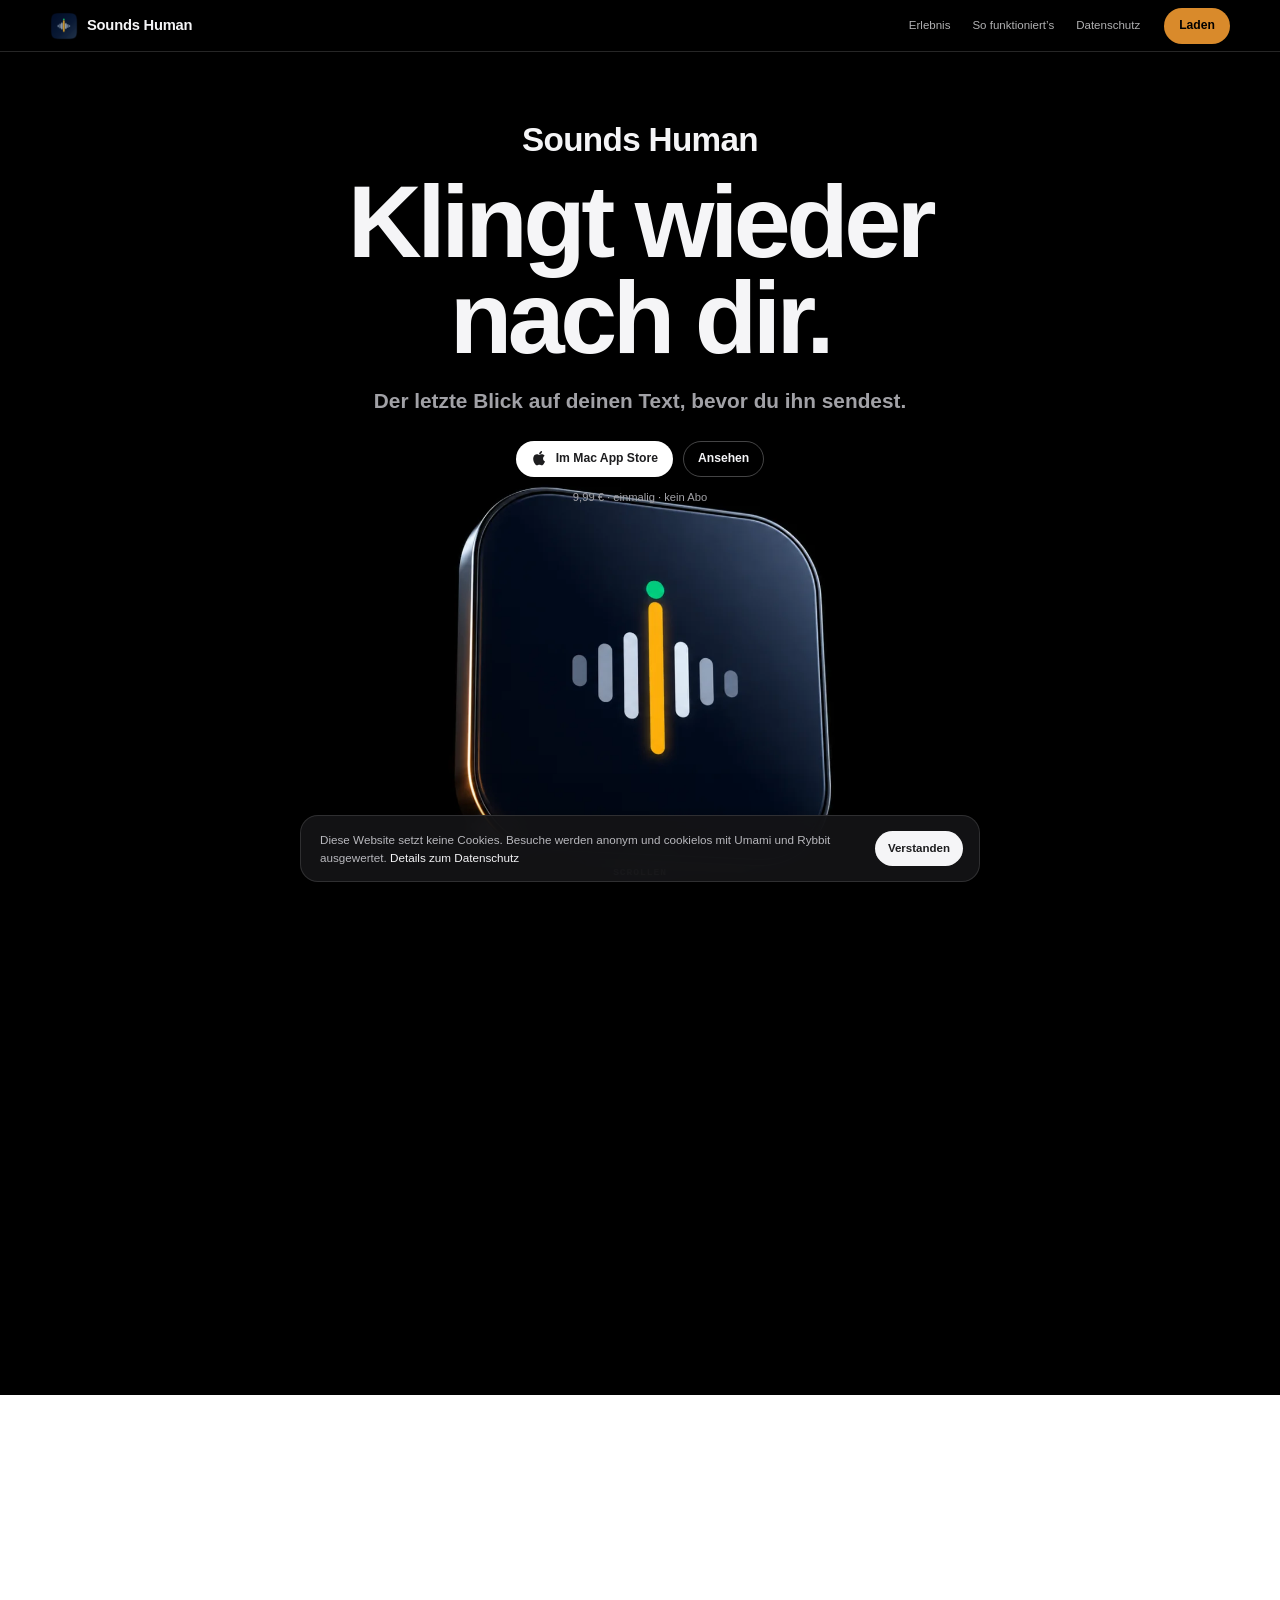
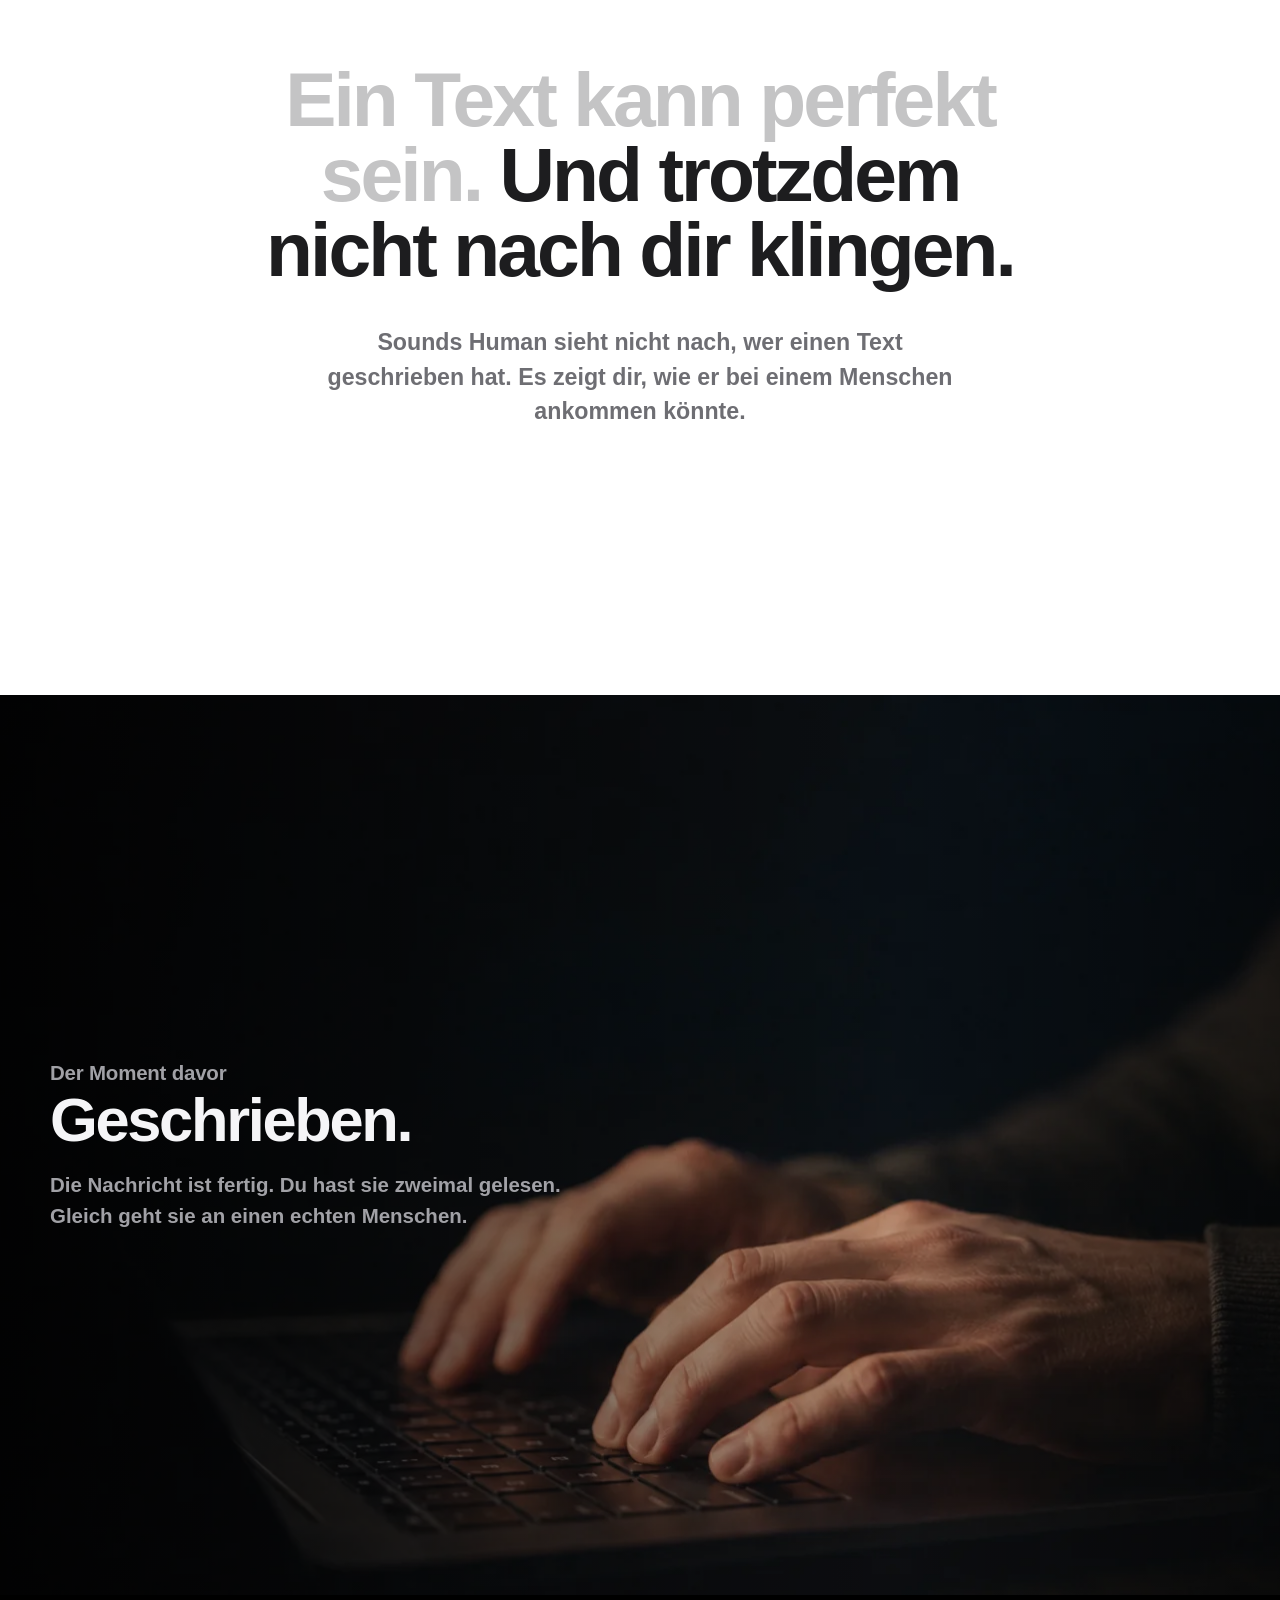
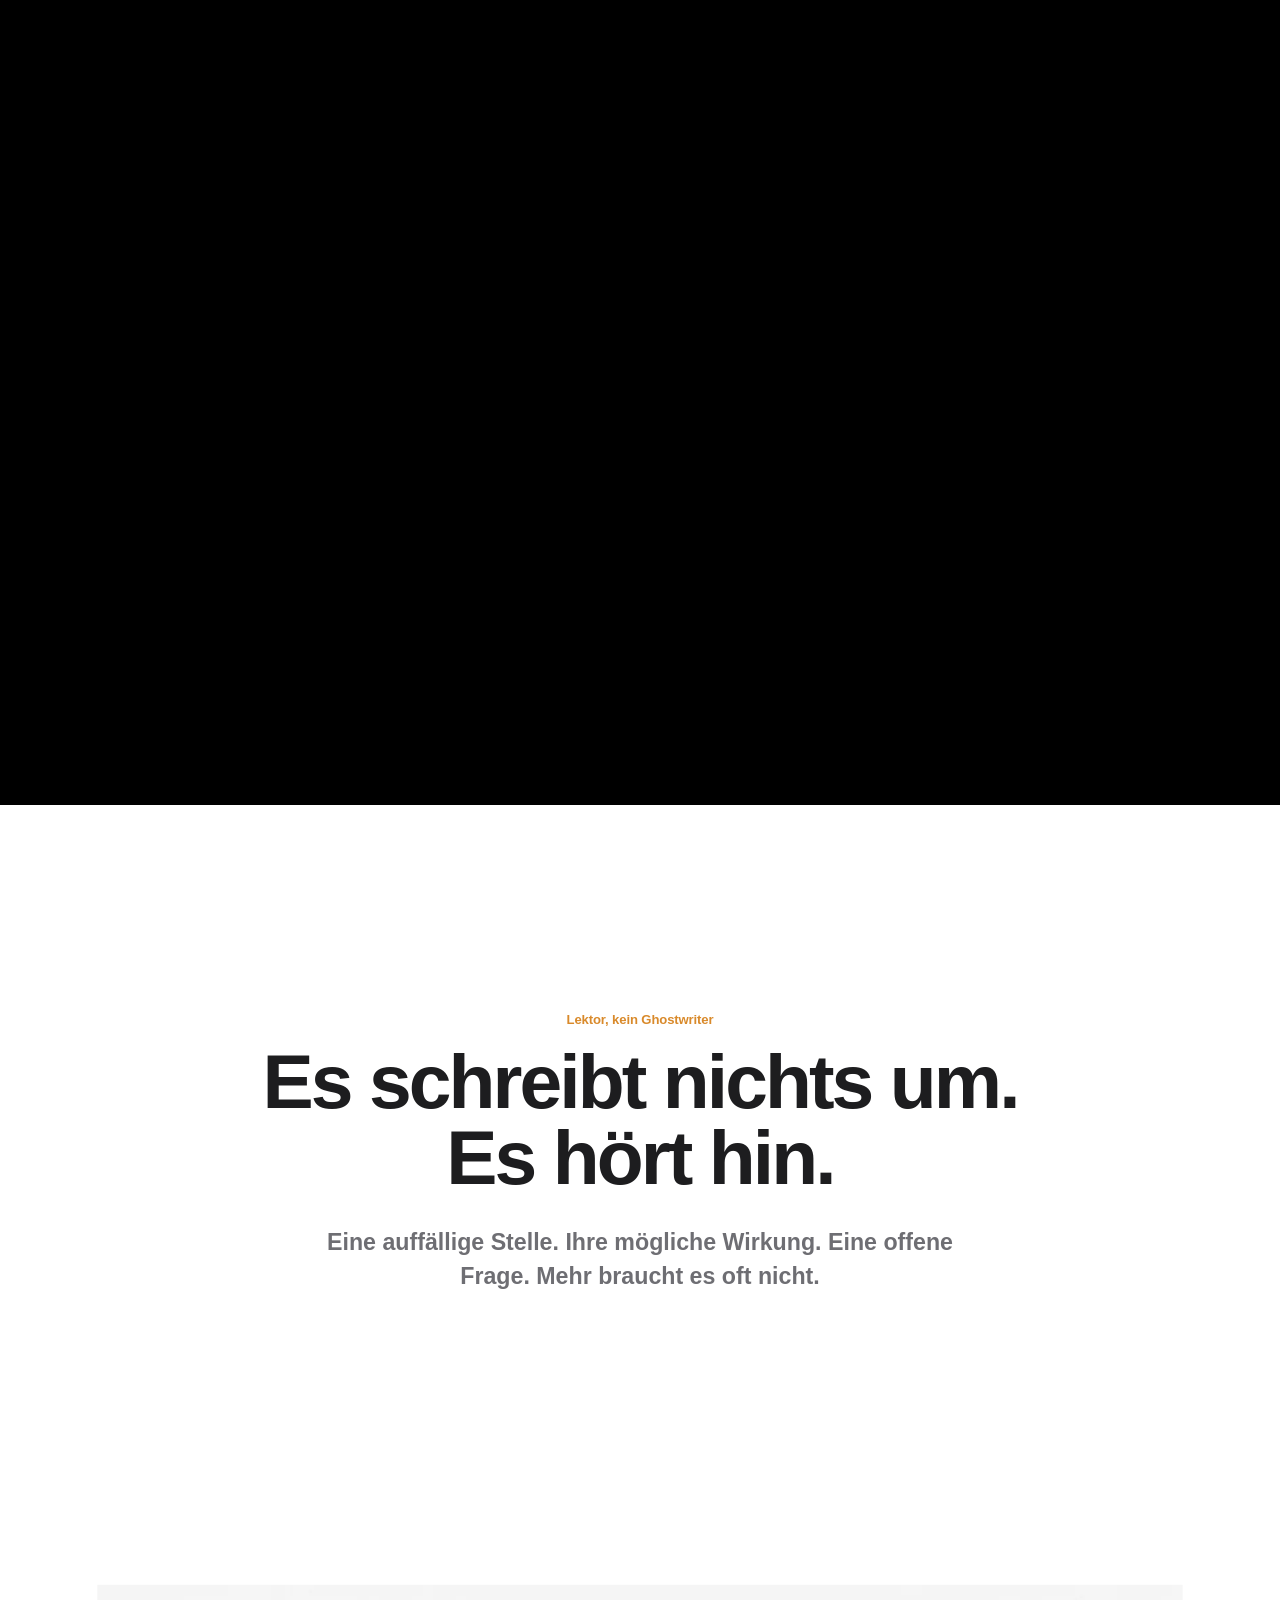
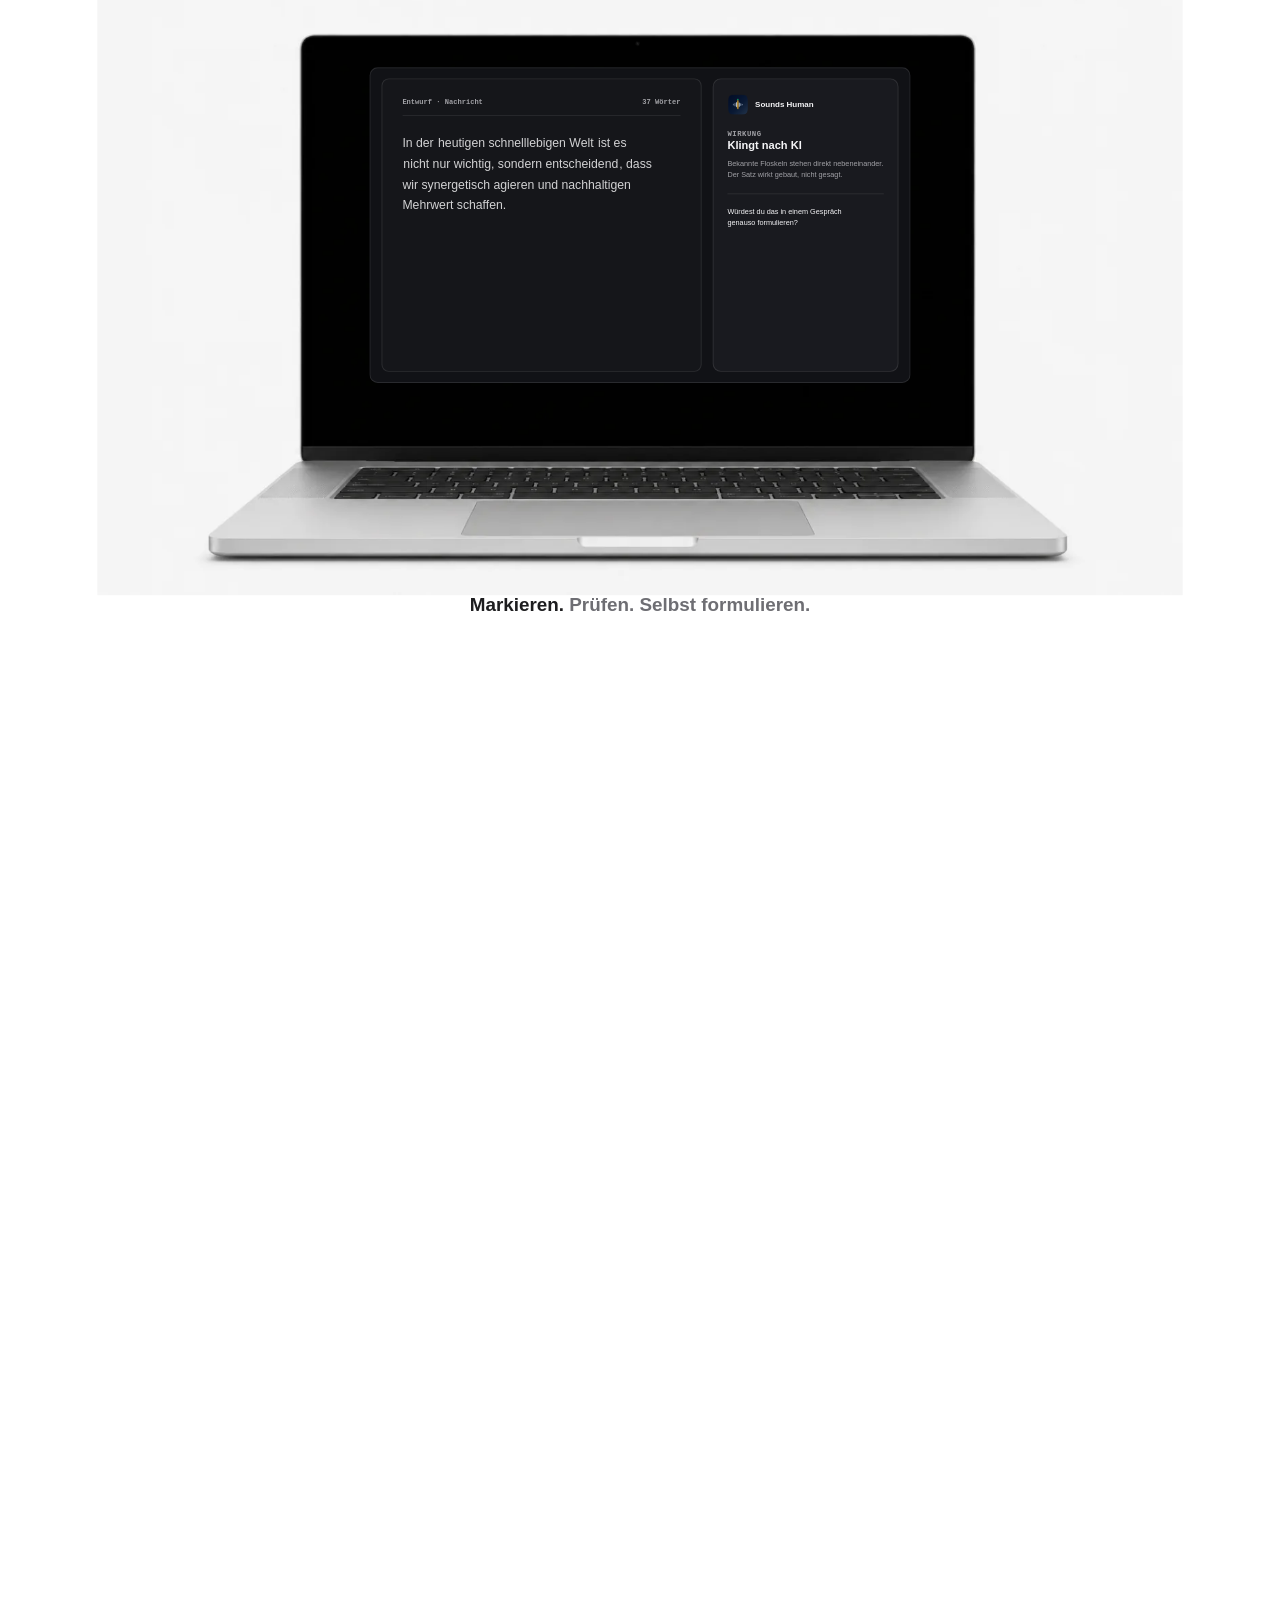
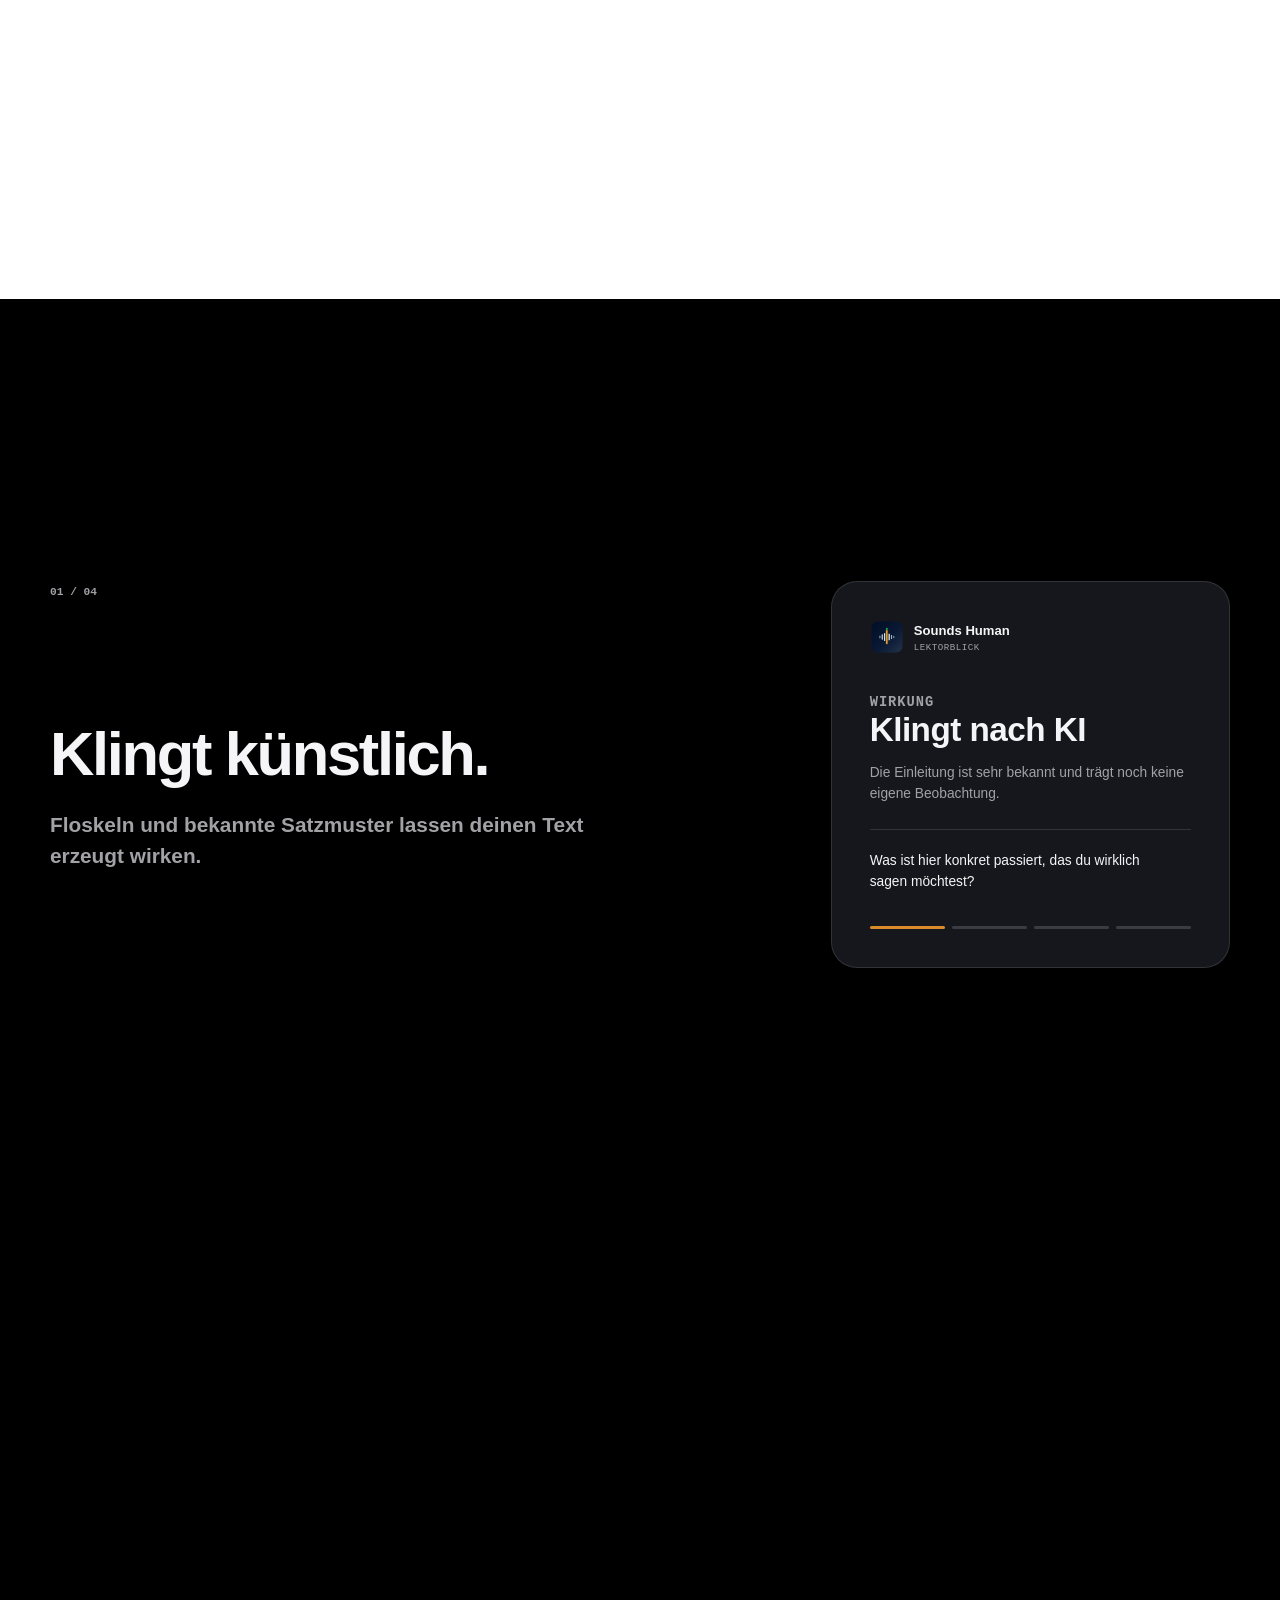
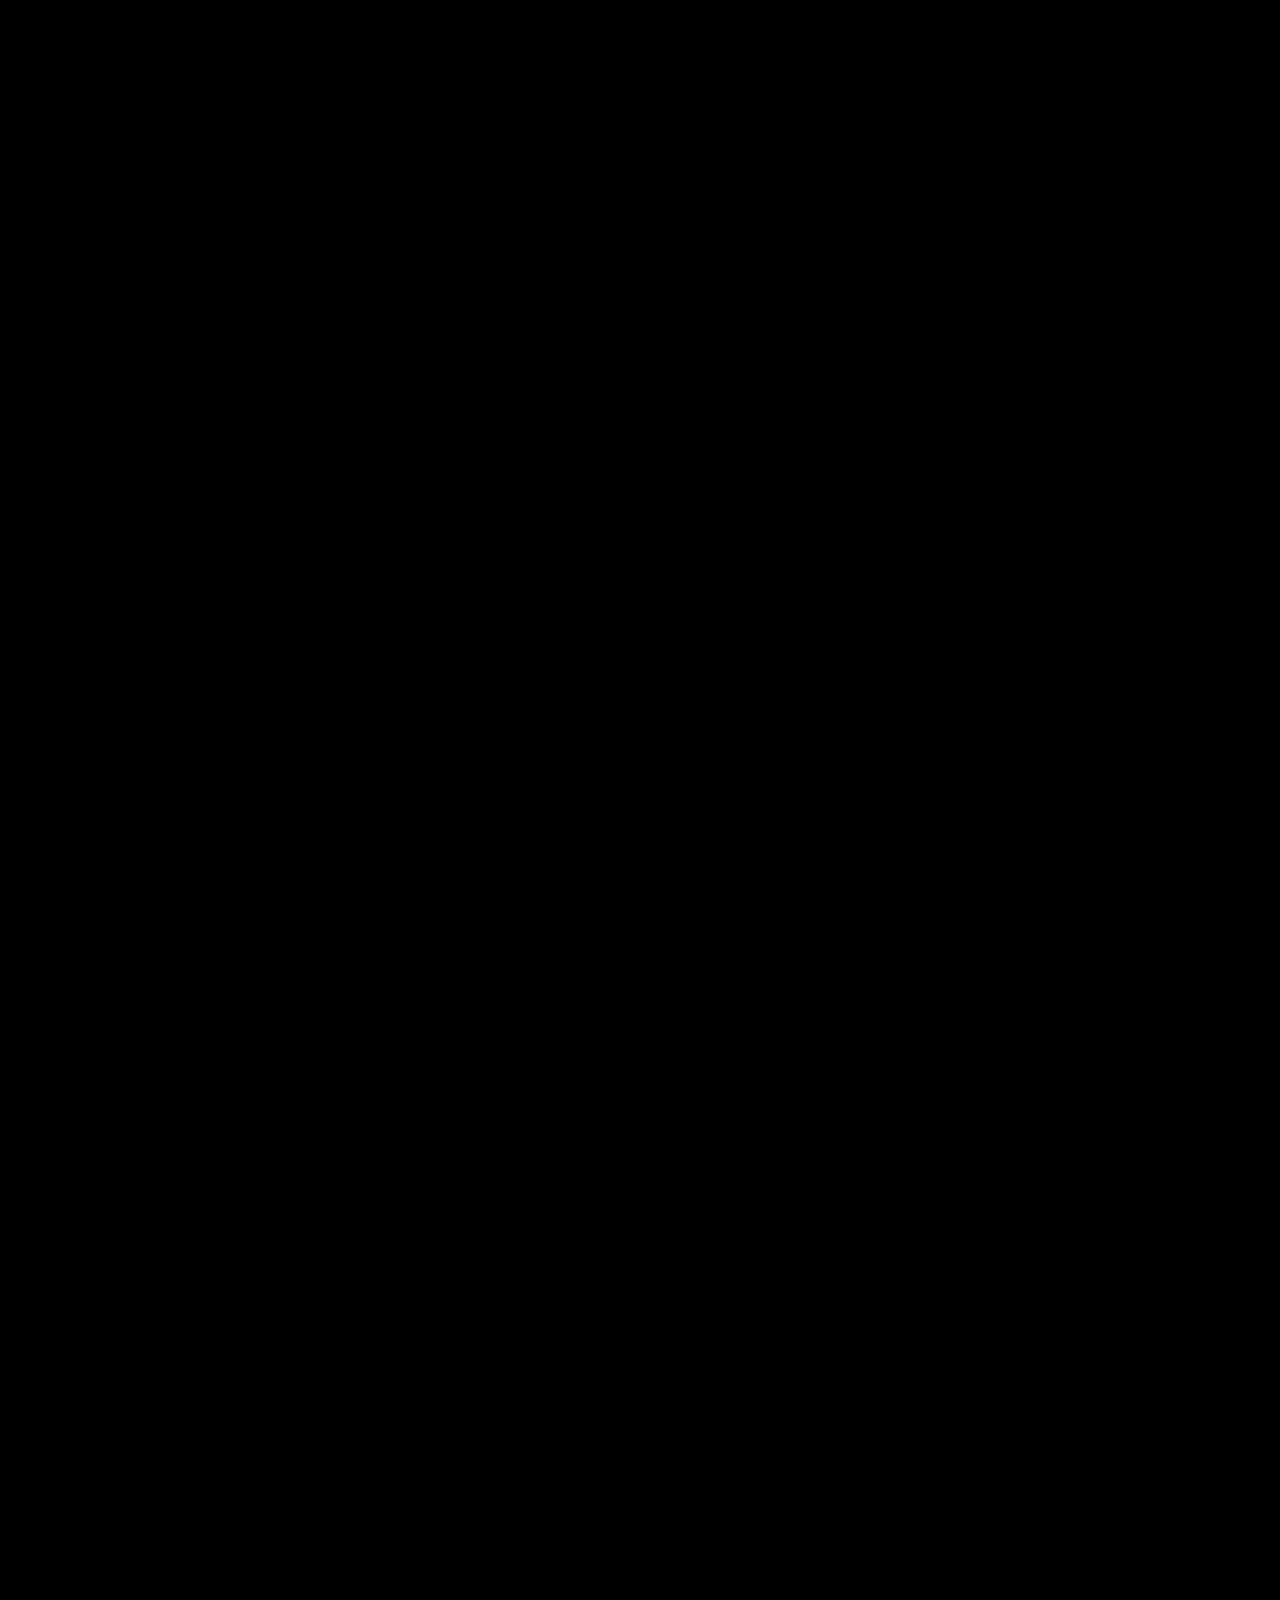
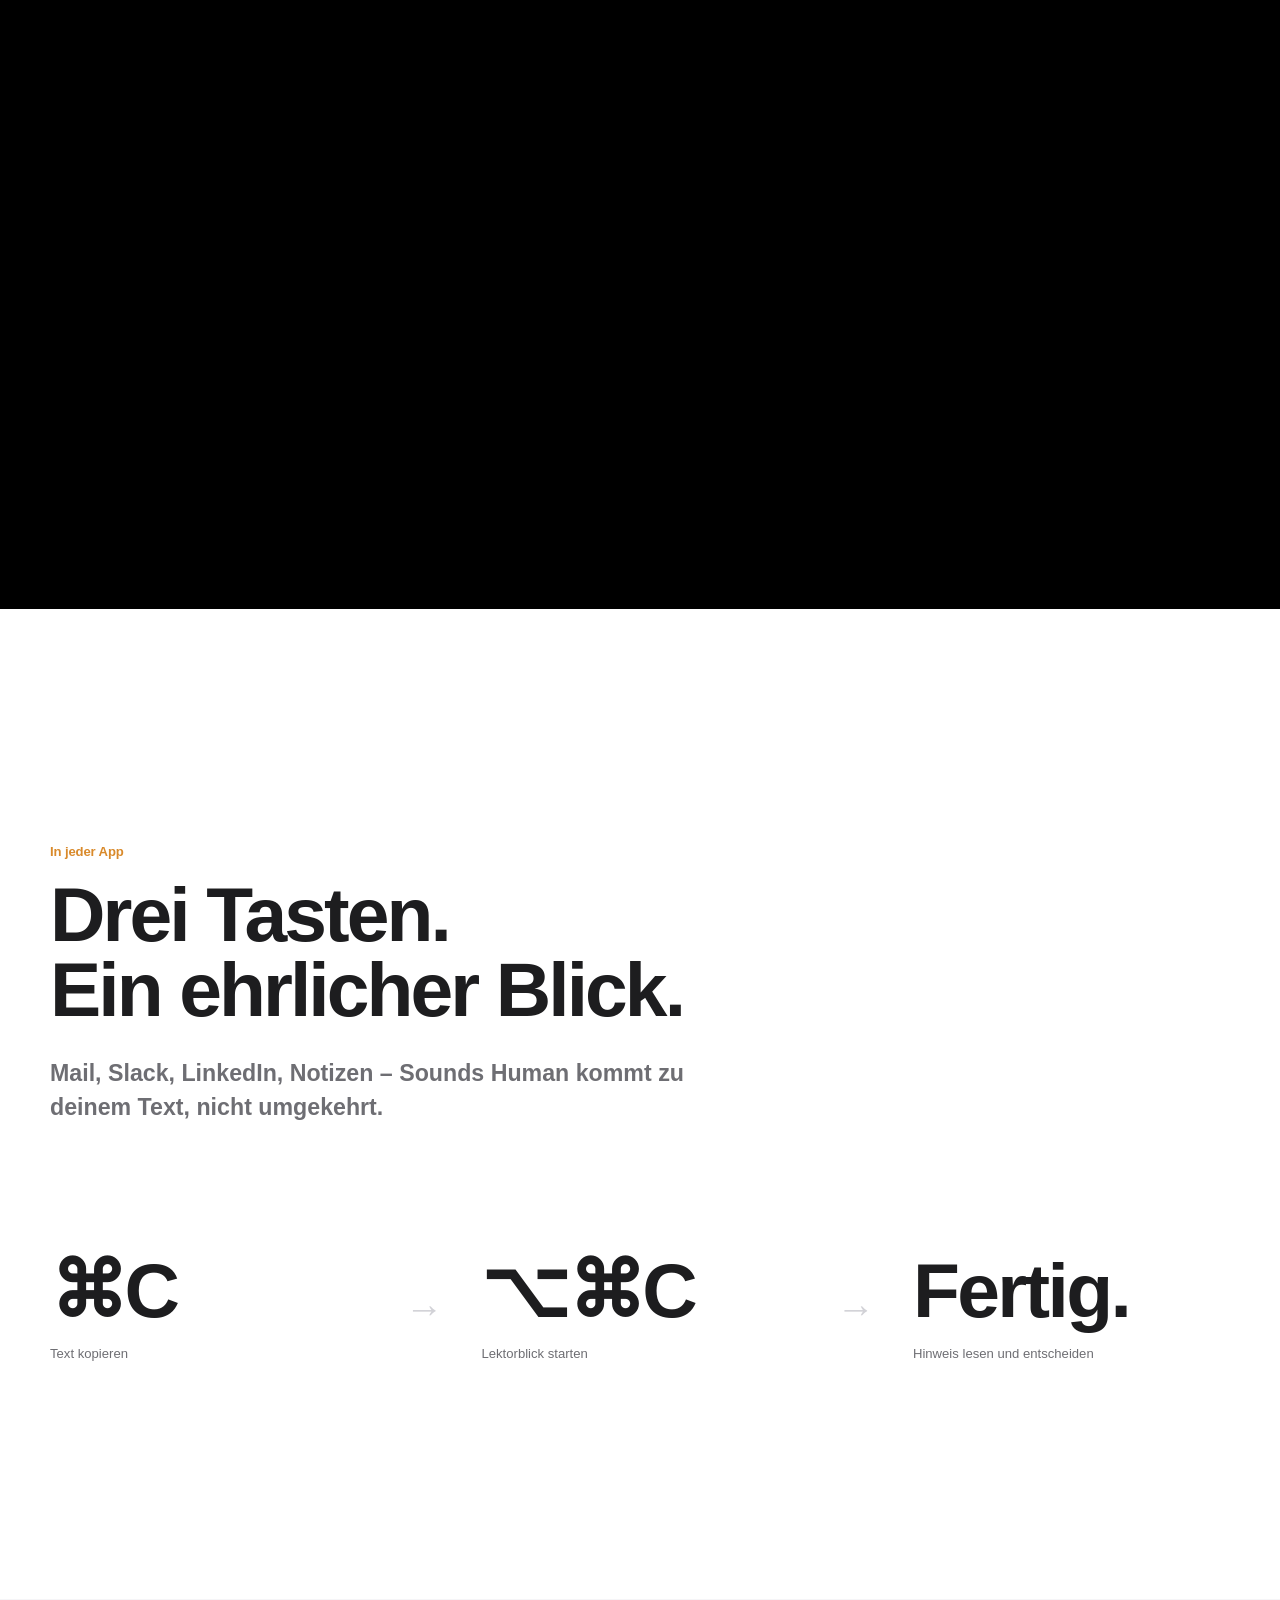
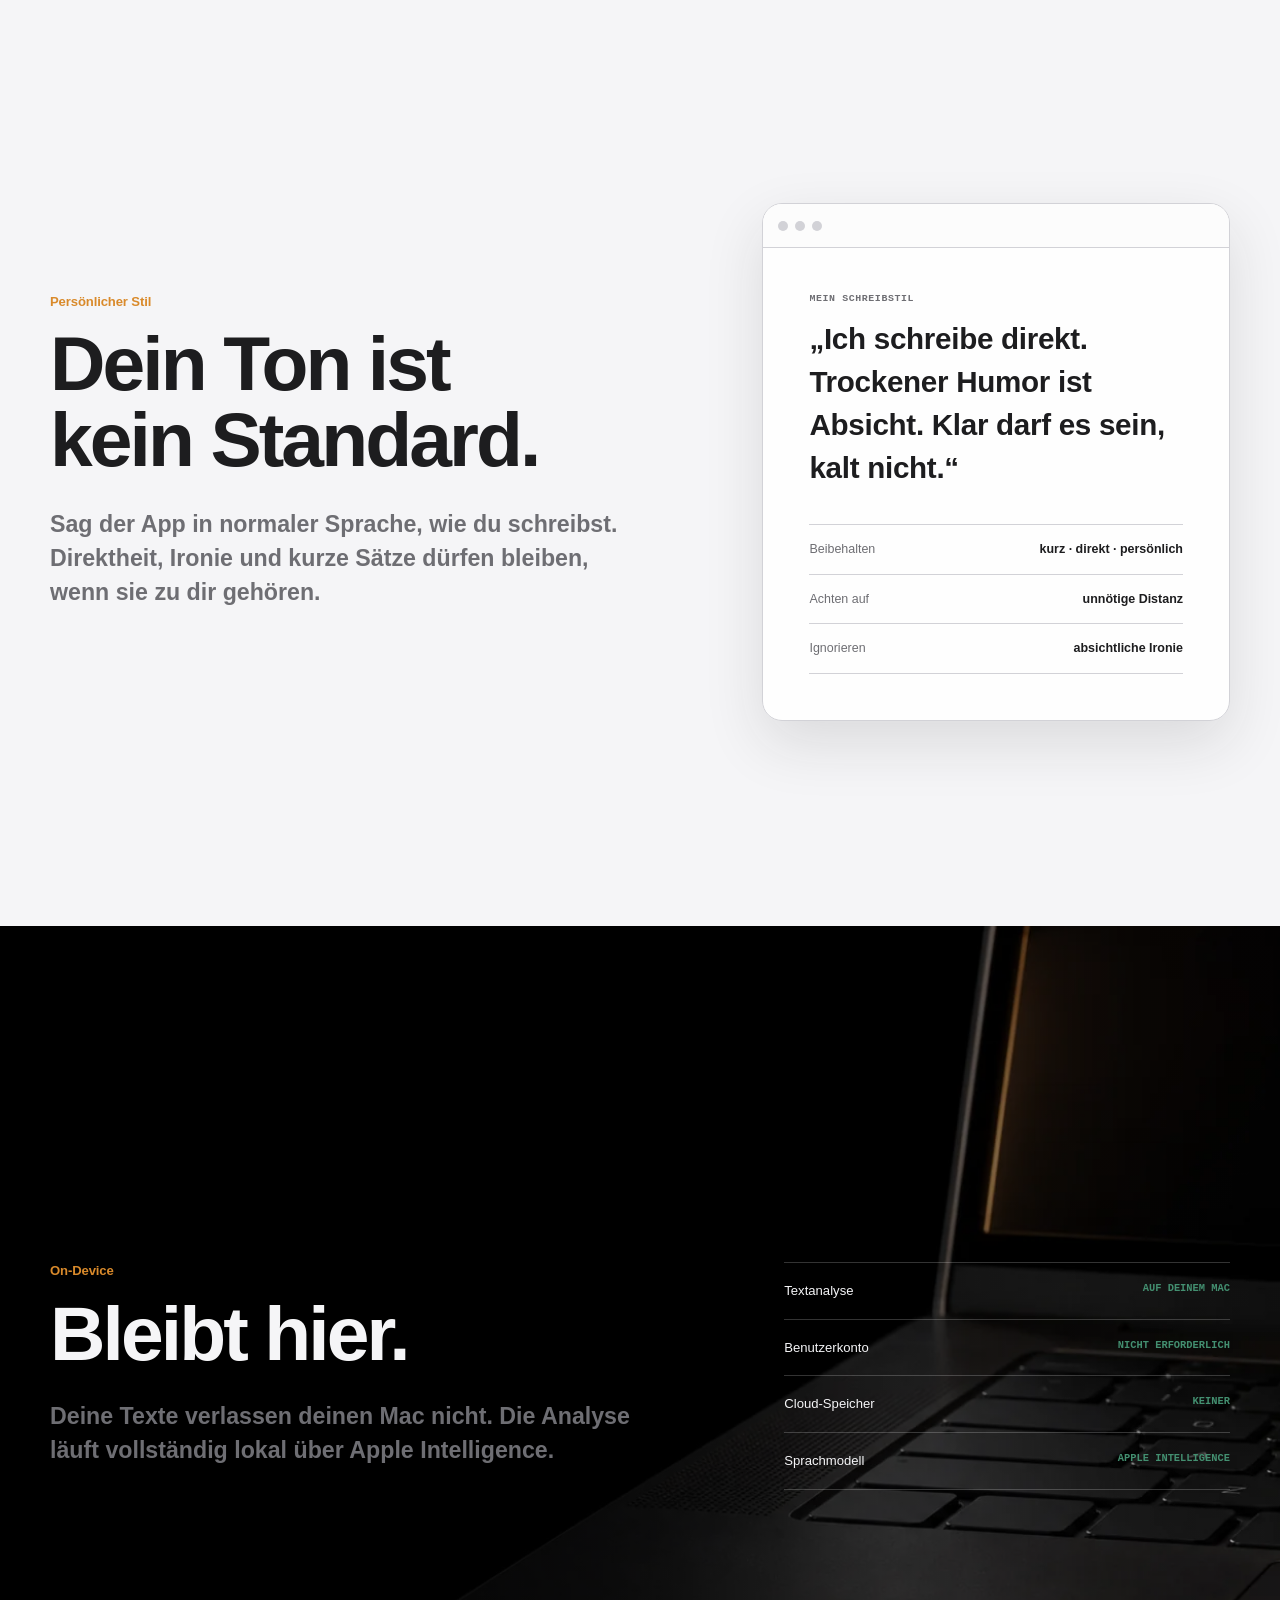
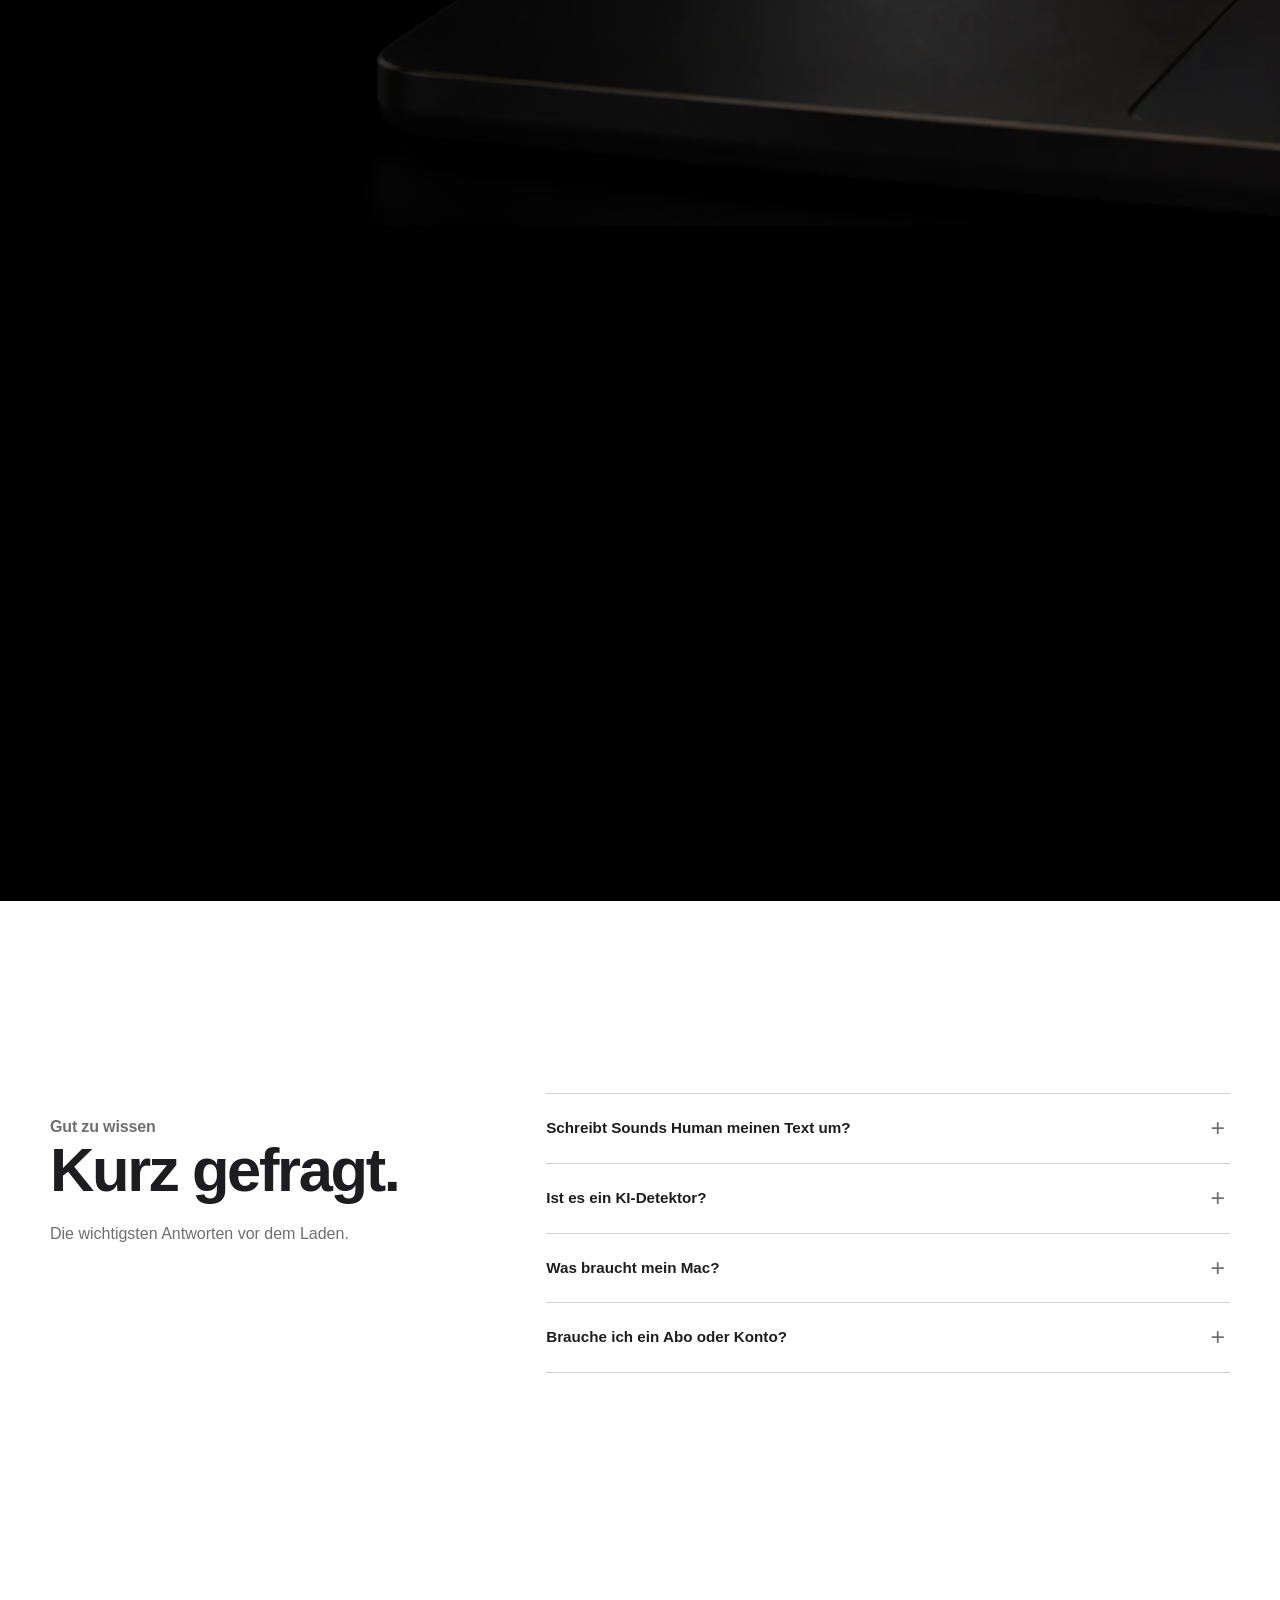
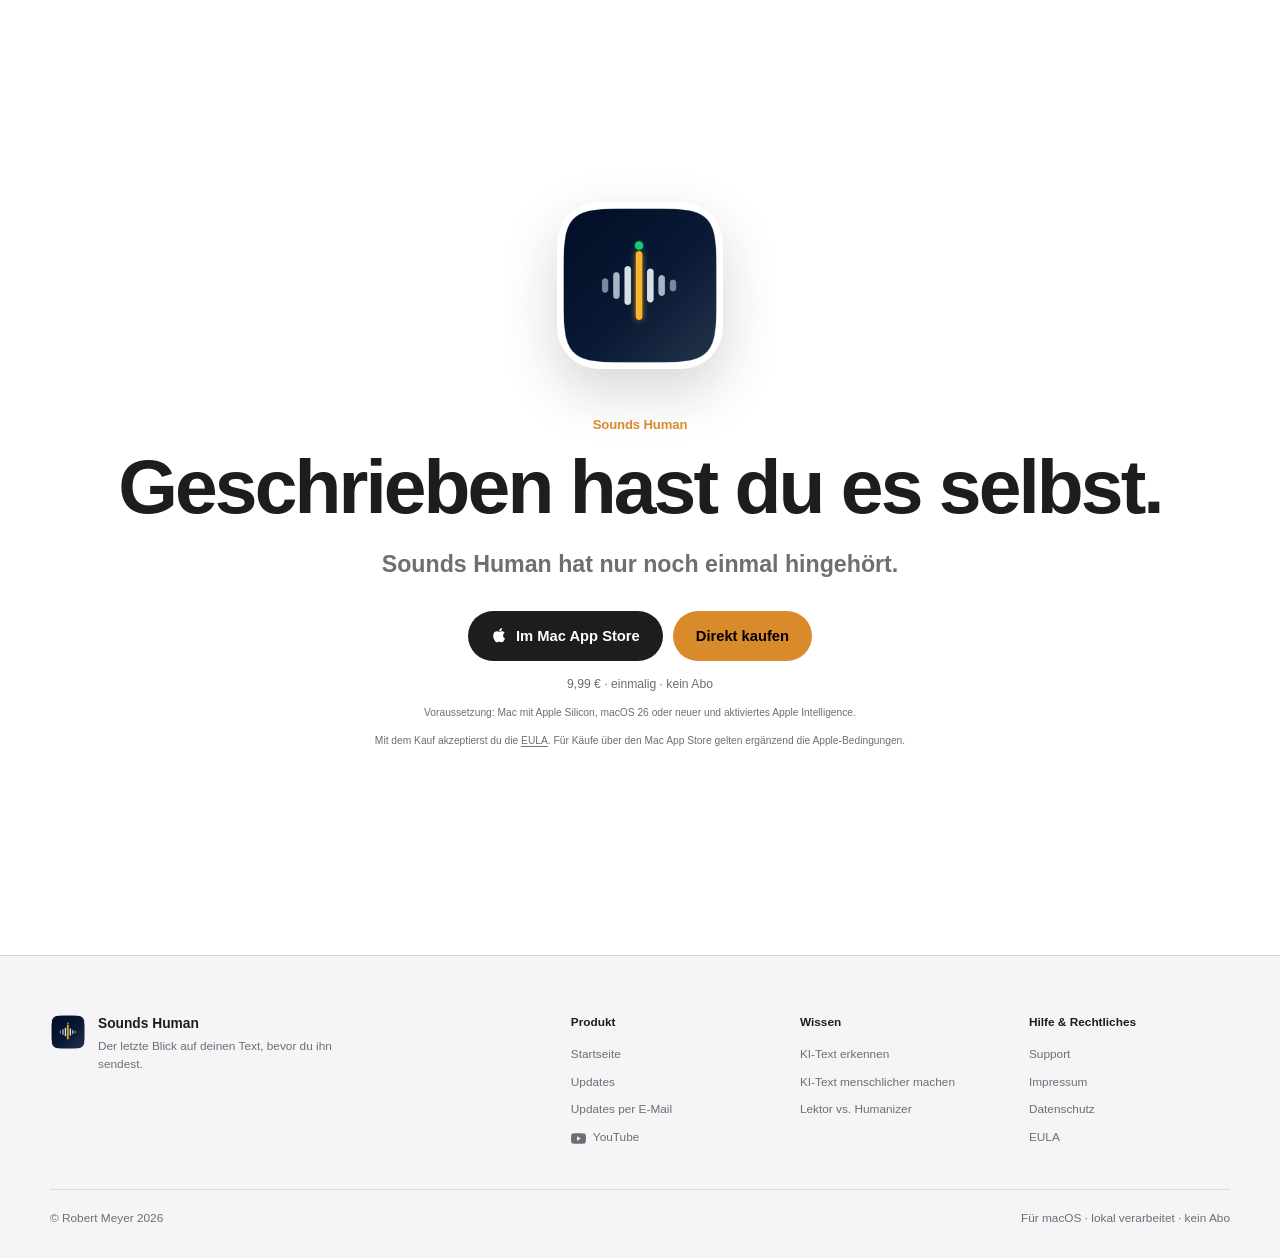
==== commit 5167f839: "Add files via upload seo update" ====
--- a/index.html
+++ b/index.html
@@ -65,7 +65,8 @@
         "description": "Sounds Human prüft Texte lokal auf KI-typischen Stil, Tonfall, Unklarheit und sprachliche Fehler, ohne sie umzuschreiben.",
         "category": "Produktivitätssoftware für macOS",
         "brand": {
-          "@id": "https://sounds-human.de/#organization"
+          "@type": "Brand",
+          "name": "Sounds Human"
         },
         "offers": {
           "@type": "Offer",
@@ -1195,6 +1196,7 @@
             <a class="button button-large lemonsqueezy-button" href="https://ki-fachbuecher.lemonsqueezy.com/checkout/buy/9379be40-5fe1-4a1a-8d73-07925ee81585?embed=1">Direkt kaufen</a>
           </div>
           <p class="finale-price">9,99 € · einmalig · kein Abo</p>
+          <p class="purchase-note">Voraussetzung: Mac mit Apple Silicon, macOS 26 oder neuer und aktiviertes Apple Intelligence.</p>
           <p class="purchase-note">Mit dem Kauf akzeptierst du die <a href="eula.html" data-modal-link>EULA</a>. Für Käufe über den Mac App Store gelten ergänzend die Apple-Bedingungen.</p>
         </div>
       </div>
